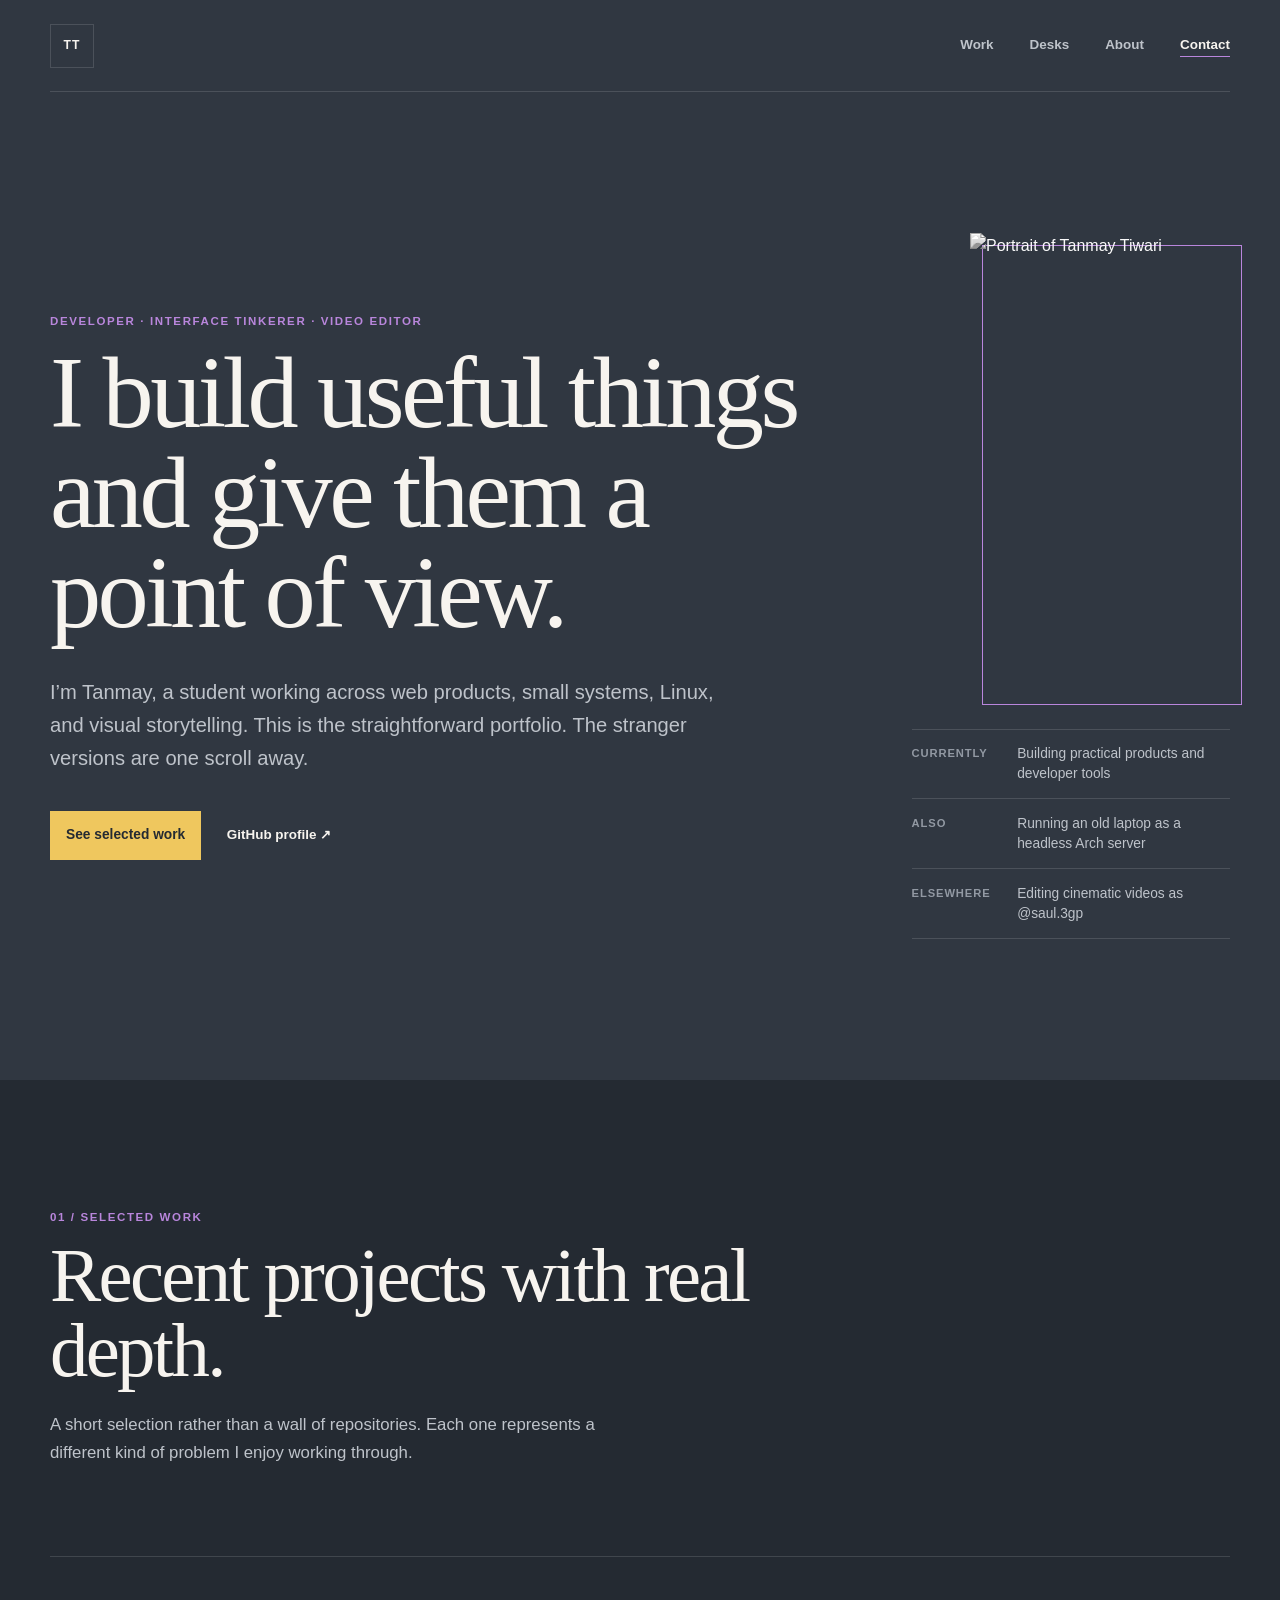
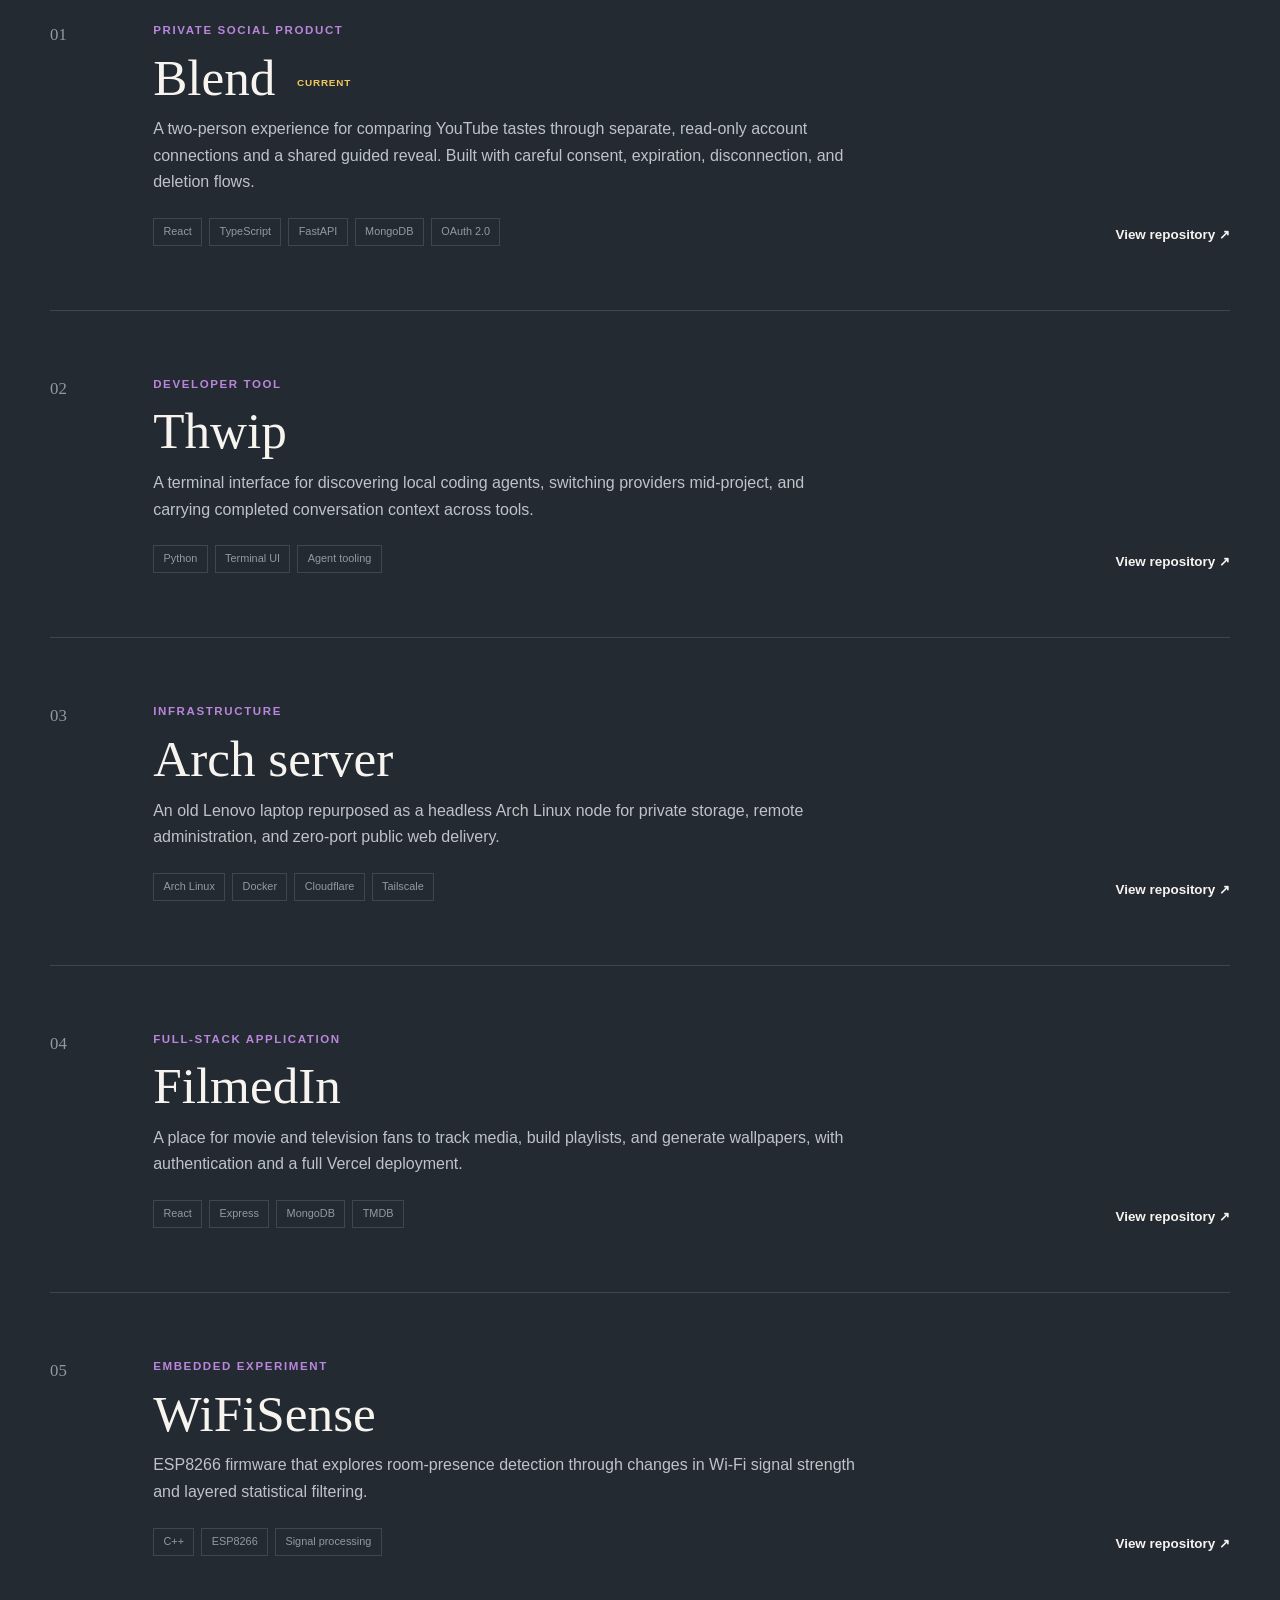
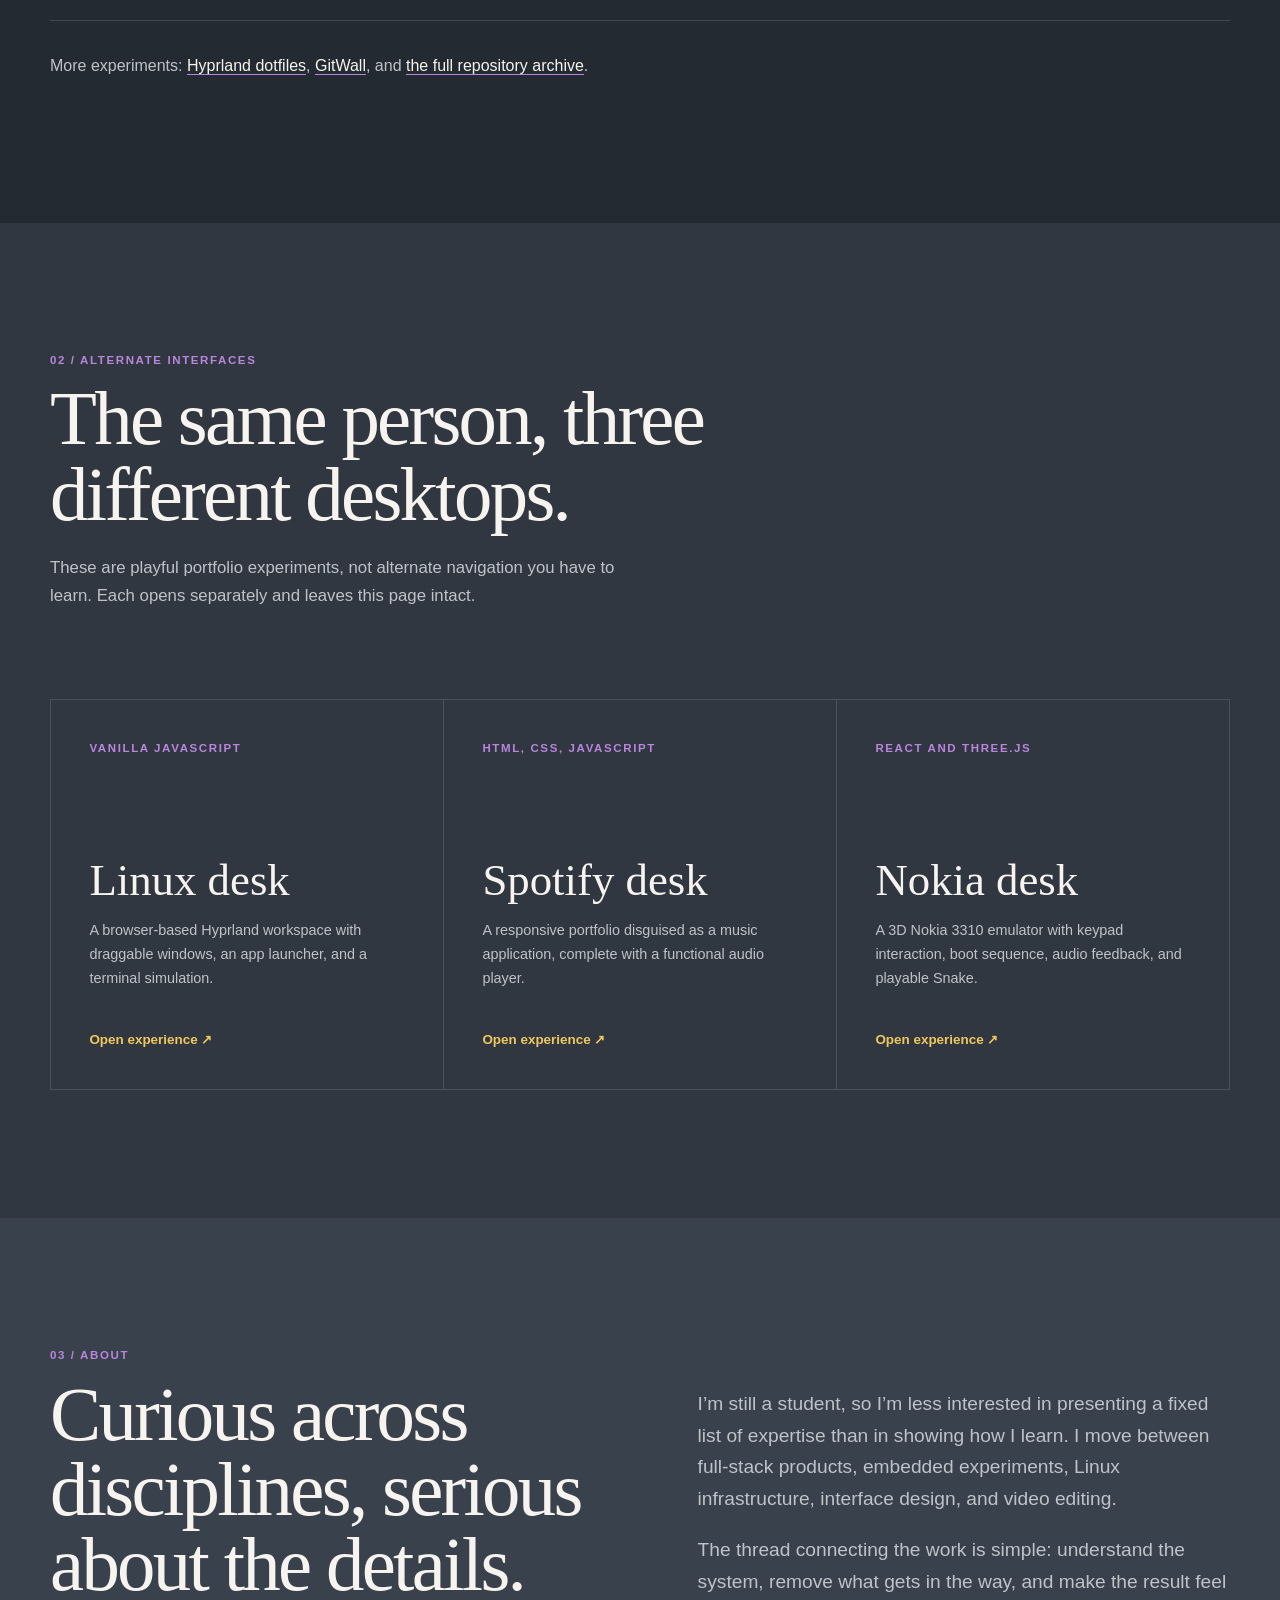
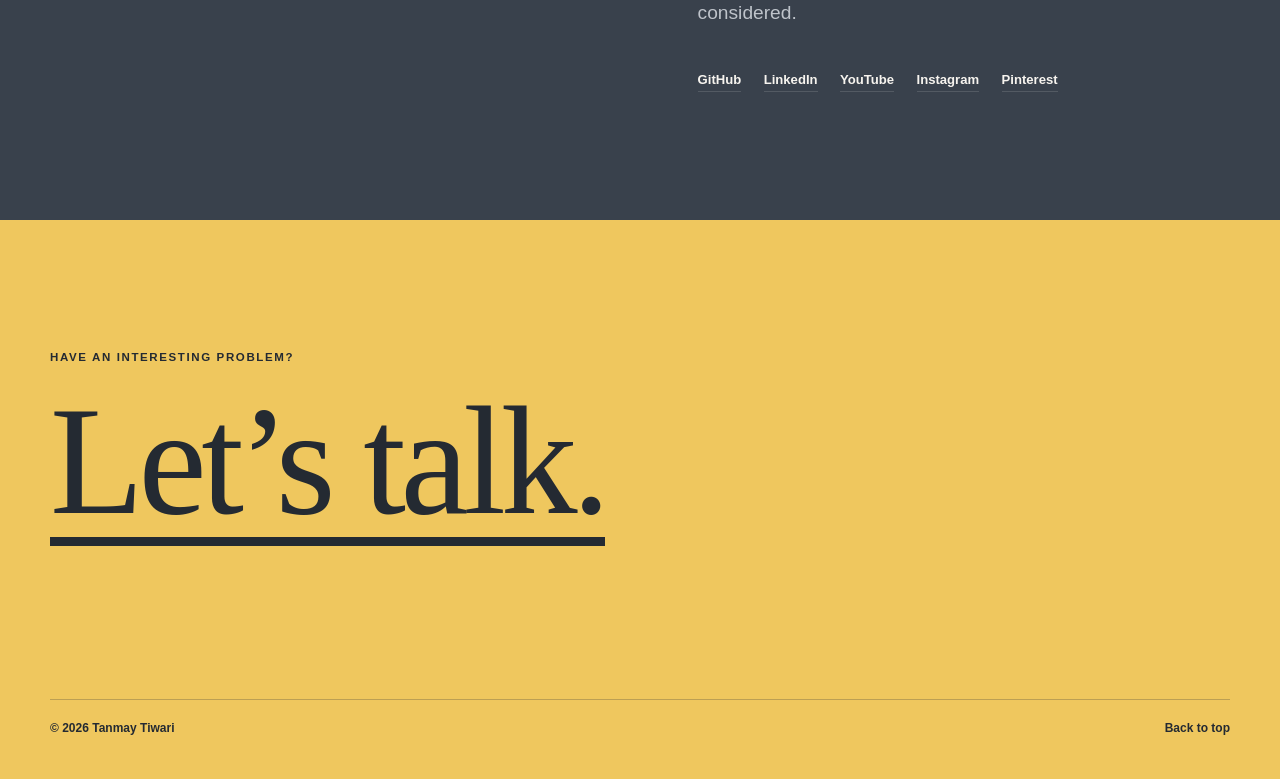
==== index.html @ 08632292 "updated project" ====
<!doctype html>
<html lang="en">
<head>
    <meta charset="utf-8">
    <meta name="viewport" content="width=device-width, initial-scale=1">
    <title>Tanmay Tiwari — Developer and creative technologist</title>
    <meta name="description" content="Tanmay Tiwari builds useful software, experiments with interfaces, and makes visual work. Explore selected projects and alternate portfolio experiences.">
    <meta name="theme-color" content="#303741">
    <meta name="color-scheme" content="dark">
    <link rel="canonical" href="https://tanmaytiwari.me/">
    <meta property="og:type" content="website">
    <meta property="og:title" content="Tanmay Tiwari — Developer and creative technologist">
    <meta property="og:description" content="Software, systems, interface experiments, and visual work.">
    <meta property="og:url" content="https://tanmaytiwari.me/">
    <meta property="og:image" content="https://github.com/tanmayhutt.png?size=1200">
    <meta name="twitter:card" content="summary">
    <link rel="icon" href="favicon.svg" type="image/svg+xml">
    <link rel="stylesheet" href="style.css">
</head>
<body>
    <a class="skip-link" href="#main">Skip to content</a>
    <header class="site-header">
        <a class="wordmark" href="#top" aria-label="Tanmay Tiwari, home">TT</a>
        <nav aria-label="Primary navigation">
            <a href="#work">Work</a><a href="#desks">Desks</a><a href="#about">About</a><a class="nav-contact" href="mailto:tiwaritanmay1021@gmail.com">Contact</a>
        </nav>
    </header>
    <main id="main">
        <section class="hero" id="top" aria-labelledby="intro-title">
            <div class="hero-copy reveal">
                <p class="eyebrow">Developer · interface tinkerer · video editor</p>
                <h1 id="intro-title">I build useful things and give them a point of view.</h1>
                <p class="hero-summary">I’m Tanmay, a student working across web products, small systems, Linux, and visual storytelling. This is the straightforward portfolio. The stranger versions are one scroll away.</p>
                <div class="hero-actions">
                    <a class="button button-primary" href="#work">See selected work</a>
                    <a class="text-link" href="https://github.com/tanmayhutt" target="_blank" rel="noopener noreferrer">GitHub profile <span aria-hidden="true">↗</span></a>
                </div>
            </div>
            <div class="hero-aside reveal" aria-label="Current focus">
                <div class="portrait-frame"><img src="https://github.com/tanmayhutt.png?size=460" alt="Portrait of Tanmay Tiwari" width="460" height="460"></div>
                <dl class="focus-list">
                    <div><dt>Currently</dt><dd>Building practical products and developer tools</dd></div>
                    <div><dt>Also</dt><dd>Running an old laptop as a headless Arch server</dd></div>
                    <div><dt>Elsewhere</dt><dd>Editing cinematic videos as @saul.3gp</dd></div>
                </dl>
            </div>
        </section>
        <section class="section" id="work" aria-labelledby="work-title">
            <header class="section-heading reveal">
                <p class="section-index">01 / Selected work</p><h2 id="work-title">Recent projects with real depth.</h2>
                <p>A short selection rather than a wall of repositories. Each one represents a different kind of problem I enjoy working through.</p>
            </header>
            <div class="project-list">
                <article class="project project-featured reveal">
                    <div class="project-number">01</div><div class="project-body"><p class="project-type">Private social product</p><h3>Blend <span class="current-label">Current</span></h3><p>A two-person experience for comparing YouTube tastes through separate, read-only account connections and a shared guided reveal. Built with careful consent, expiration, disconnection, and deletion flows.</p><ul class="tags" aria-label="Technologies"><li>React</li><li>TypeScript</li><li>FastAPI</li><li>MongoDB</li><li>OAuth 2.0</li></ul></div>
                    <a class="project-link" href="https://github.com/tanmayhutt/blend" target="_blank" rel="noopener noreferrer" aria-label="View Blend on GitHub">View repository <span aria-hidden="true">↗</span></a>
                </article>
                <article class="project reveal">
                    <div class="project-number">02</div><div class="project-body"><p class="project-type">Developer tool</p><h3>Thwip</h3><p>A terminal interface for discovering local coding agents, switching providers mid-project, and carrying completed conversation context across tools.</p><ul class="tags" aria-label="Technologies"><li>Python</li><li>Terminal UI</li><li>Agent tooling</li></ul></div>
                    <a class="project-link" href="https://github.com/tanmayhutt/thwip-cli" target="_blank" rel="noopener noreferrer" aria-label="View Thwip on GitHub">View repository <span aria-hidden="true">↗</span></a>
                </article>
                <article class="project reveal">
                    <div class="project-number">03</div><div class="project-body"><p class="project-type">Infrastructure</p><h3>Arch server</h3><p>An old Lenovo laptop repurposed as a headless Arch Linux node for private storage, remote administration, and zero-port public web delivery.</p><ul class="tags" aria-label="Technologies"><li>Arch Linux</li><li>Docker</li><li>Cloudflare</li><li>Tailscale</li></ul></div>
                    <a class="project-link" href="https://github.com/tanmayhutt/arch-server" target="_blank" rel="noopener noreferrer" aria-label="View Arch server on GitHub">View repository <span aria-hidden="true">↗</span></a>
                </article>
                <article class="project reveal">
                    <div class="project-number">04</div><div class="project-body"><p class="project-type">Full-stack application</p><h3>FilmedIn</h3><p>A place for movie and television fans to track media, build playlists, and generate wallpapers, with authentication and a full Vercel deployment.</p><ul class="tags" aria-label="Technologies"><li>React</li><li>Express</li><li>MongoDB</li><li>TMDB</li></ul></div>
                    <a class="project-link" href="https://github.com/tanmayhutt/FilmedIn" target="_blank" rel="noopener noreferrer" aria-label="View FilmedIn on GitHub">View repository <span aria-hidden="true">↗</span></a>
                </article>
                <article class="project reveal">
                    <div class="project-number">05</div><div class="project-body"><p class="project-type">Embedded experiment</p><h3>WiFiSense</h3><p>ESP8266 firmware that explores room-presence detection through changes in Wi-Fi signal strength and layered statistical filtering.</p><ul class="tags" aria-label="Technologies"><li>C++</li><li>ESP8266</li><li>Signal processing</li></ul></div>
                    <a class="project-link" href="https://github.com/tanmayhutt/WiFiSense" target="_blank" rel="noopener noreferrer" aria-label="View WiFiSense on GitHub">View repository <span aria-hidden="true">↗</span></a>
                </article>
            </div>
            <div class="more-work reveal"><p>More experiments: <a href="https://github.com/tanmayhutt/hyprland-dotfiles" target="_blank" rel="noopener noreferrer">Hyprland dotfiles</a>, <a href="https://github.com/tanmayhutt/GitWall" target="_blank" rel="noopener noreferrer">GitWall</a>, and <a href="https://github.com/tanmayhutt?tab=repositories" target="_blank" rel="noopener noreferrer">the full repository archive</a>.</p></div>
        </section>
        <section class="section desk-section" id="desks" aria-labelledby="desks-title">
            <header class="section-heading reveal"><p class="section-index">02 / Alternate interfaces</p><h2 id="desks-title">The same person, three different desktops.</h2><p>These are playful portfolio experiments, not alternate navigation you have to learn. Each opens separately and leaves this page intact.</p></header>
            <div class="desk-grid">
                <a class="desk-card reveal" href="https://tanmayhutt.github.io/linux-desk/" target="_blank" rel="noopener noreferrer"><span class="desk-meta">Vanilla JavaScript</span><h3>Linux desk</h3><p>A browser-based Hyprland workspace with draggable windows, an app launcher, and a terminal simulation.</p><span class="desk-cta">Open experience <span aria-hidden="true">↗</span></span></a>
                <a class="desk-card reveal" href="https://tanmayhutt.github.io/spotify-desk/" target="_blank" rel="noopener noreferrer"><span class="desk-meta">HTML, CSS, JavaScript</span><h3>Spotify desk</h3><p>A responsive portfolio disguised as a music application, complete with a functional audio player.</p><span class="desk-cta">Open experience <span aria-hidden="true">↗</span></span></a>
                <a class="desk-card reveal" href="https://tanmayhutt.github.io/nokia-desk/" target="_blank" rel="noopener noreferrer"><span class="desk-meta">React and Three.js</span><h3>Nokia desk</h3><p>A 3D Nokia 3310 emulator with keypad interaction, boot sequence, audio feedback, and playable Snake.</p><span class="desk-cta">Open experience <span aria-hidden="true">↗</span></span></a>
            </div>
        </section>
        <section class="section about-section" id="about" aria-labelledby="about-title">
            <div class="about-copy reveal"><p class="section-index">03 / About</p><h2 id="about-title">Curious across disciplines, serious about the details.</h2></div>
            <div class="about-text reveal"><p>I’m still a student, so I’m less interested in presenting a fixed list of expertise than in showing how I learn. I move between full-stack products, embedded experiments, Linux infrastructure, interface design, and video editing.</p><p>The thread connecting the work is simple: understand the system, remove what gets in the way, and make the result feel considered.</p><div class="social-row" aria-label="Social links"><a href="https://github.com/tanmayhutt" target="_blank" rel="noopener noreferrer">GitHub</a><a href="https://www.linkedin.com/in/tanmay-tiwari-72719526a/" target="_blank" rel="noopener noreferrer">LinkedIn</a><a href="https://www.youtube.com/@saul.3gp" target="_blank" rel="noopener noreferrer">YouTube</a><a href="https://www.instagram.com/tanmayhutt/" target="_blank" rel="noopener noreferrer">Instagram</a><a href="https://in.pinterest.com/tanmayhutt/" target="_blank" rel="noopener noreferrer">Pinterest</a></div></div>
        </section>
    </main>
    <footer class="site-footer" id="contact"><p class="footer-kicker">Have an interesting problem?</p><a class="footer-email" href="mailto:tiwaritanmay1021@gmail.com">Let’s talk.</a><div class="footer-bottom"><p>© <span data-year>2026</span> Tanmay Tiwari</p><a href="#top">Back to top</a></div></footer>
    <script src="script.js"></script>
</body>
</html>
---- style.css ----
:root { --bg:#303741;--bg-deep:#242a32;--surface:#39414c;--text:#f7f4ef;--muted:#bec3ca;--quiet:#9299a3;--purple:#b986dc;--yellow:#efc75e;--line:rgba(255,255,255,.13);--max:1180px;--sans:Inter,ui-sans-serif,-apple-system,BlinkMacSystemFont,"Segoe UI",sans-serif;--serif:Iowan Old Style,Baskerville,"Times New Roman",serif }
*{box-sizing:border-box}html{scroll-behavior:smooth;scroll-padding-top:7rem}body{margin:0;background:var(--bg);color:var(--text);font-family:var(--sans);font-size:16px;line-height:1.65;-webkit-font-smoothing:antialiased}a{color:inherit;text-decoration:none}img{display:block;max-width:100%}p,h1,h2,h3,dl,dd{margin-top:0}:focus-visible{outline:3px solid var(--yellow);outline-offset:4px}
.skip-link{position:fixed;top:1rem;left:1rem;z-index:100;padding:.7rem 1rem;background:var(--text);color:var(--bg-deep);transform:translateY(-150%)}.skip-link:focus{transform:translateY(0)}
.site-header{width:min(calc(100% - 3rem),var(--max));margin:0 auto;min-height:92px;display:flex;align-items:center;justify-content:space-between;border-bottom:1px solid var(--line)}.wordmark{width:44px;height:44px;display:grid;place-items:center;border:1px solid var(--line);font-size:.76rem;font-weight:750;letter-spacing:.08em}nav{display:flex;align-items:center;gap:clamp(1rem,3vw,2.25rem)}nav a{color:var(--muted);font-size:.84rem;font-weight:620}nav a:hover{color:var(--text)}.nav-contact{color:var(--text);border-bottom:1px solid var(--purple)}
.hero{width:min(calc(100% - 3rem),var(--max));min-height:calc(100vh - 92px);margin:0 auto;padding:clamp(5rem,11vw,9rem) 0;display:grid;grid-template-columns:minmax(0,1.55fr) minmax(280px,.65fr);gap:clamp(3rem,8vw,7rem);align-items:center}.eyebrow,.section-index,.project-type,.desk-meta,.footer-kicker{color:var(--purple);font-size:.72rem;font-weight:750;letter-spacing:.14em;text-transform:uppercase}h1,h2,.footer-email{font-family:var(--serif);font-weight:400;letter-spacing:-.035em;line-height:.98}h1{max-width:840px;margin-bottom:2rem;font-size:clamp(3.5rem,8vw,7.5rem)}.hero-summary{max-width:690px;color:var(--muted);font-size:clamp(1.04rem,1.6vw,1.26rem)}.hero-actions{margin-top:2.25rem;display:flex;align-items:center;gap:1.6rem;flex-wrap:wrap}.button{display:inline-flex;padding:.8rem 1rem;font-size:.86rem;font-weight:700}.button-primary{background:var(--yellow);color:var(--bg-deep)}.button-primary:hover{background:var(--text)}.text-link,.project-link,.desk-cta{font-size:.84rem;font-weight:680}.text-link:hover,.project-link:hover{color:var(--yellow)}
.hero-aside{align-self:end}.portrait-frame{position:relative;max-width:260px;margin:0 0 2.25rem auto}.portrait-frame:before{content:"";position:absolute;inset:12px -12px -12px 12px;z-index:-1;border:1px solid var(--purple)}.portrait-frame img{width:100%;aspect-ratio:1;object-fit:cover;filter:grayscale(100%) contrast(1.05)}.focus-list{margin:0;border-top:1px solid var(--line)}.focus-list div{padding:.9rem 0;border-bottom:1px solid var(--line);display:grid;grid-template-columns:5.8rem 1fr;gap:.8rem}.focus-list dt{color:var(--quiet);font-size:.7rem;font-weight:700;text-transform:uppercase;letter-spacing:.08em}.focus-list dd{margin:0;color:var(--muted);font-size:.86rem;line-height:1.45}
.section{padding:clamp(5rem,10vw,9rem) max(1.5rem,calc((100vw - var(--max))/2))}.section-heading{max-width:720px;margin-bottom:clamp(3.5rem,7vw,6rem)}.section-heading h2,.about-copy h2{margin-bottom:1.4rem;font-size:clamp(2.8rem,6vw,5.6rem)}.section-heading>p:last-child{max-width:570px;color:var(--muted);font-size:1.05rem}#work{background:var(--bg-deep)}
.project-list{border-top:1px solid var(--line)}.project{display:grid;grid-template-columns:52px minmax(0,1fr) auto;gap:clamp(1.25rem,4vw,3.75rem);padding:clamp(2rem,5vw,4.3rem) 0;border-bottom:1px solid var(--line)}.project-number{color:var(--quiet);font-family:var(--serif);font-size:1.05rem}.project-body{max-width:710px}.project-body h3{margin-bottom:.85rem;font-family:var(--serif);font-size:clamp(2rem,4vw,3.6rem);font-weight:400;line-height:1}.project-body>p:not(.project-type){color:var(--muted)}.current-label{margin-left:.55rem;color:var(--yellow);font-family:var(--sans);font-size:.62rem;font-weight:750;letter-spacing:.08em;text-transform:uppercase;vertical-align:middle}.tags{display:flex;flex-wrap:wrap;gap:.45rem;margin:1.4rem 0 0;padding:0;list-style:none}.tags li{padding:.25rem .58rem;border:1px solid var(--line);color:var(--quiet);font-size:.68rem}.project-link{align-self:end;white-space:nowrap}.more-work{margin-top:2rem;color:var(--muted)}.more-work a{color:var(--text);border-bottom:1px solid var(--purple)}
.desk-grid{display:grid;grid-template-columns:repeat(3,1fr);border-top:1px solid var(--line);border-left:1px solid var(--line)}.desk-card{min-height:390px;padding:clamp(1.5rem,3vw,2.5rem);border-right:1px solid var(--line);border-bottom:1px solid var(--line);display:flex;flex-direction:column}.desk-card h3{margin:auto 0 1rem;font-family:var(--serif);font-size:clamp(2rem,3.5vw,3.2rem);font-weight:400;line-height:1}.desk-card p{color:var(--muted);font-size:.9rem}.desk-cta{margin-top:1.5rem;color:var(--yellow)}.desk-card:hover{background:var(--surface)}
.about-section{background:var(--surface);display:grid;grid-template-columns:1fr 1fr;gap:clamp(3rem,9vw,8rem)}.about-text{padding-top:2.6rem;color:var(--muted);font-size:clamp(1.02rem,1.6vw,1.2rem)}.social-row{margin-top:2.5rem;display:flex;flex-wrap:wrap;gap:.8rem 1.4rem}.social-row a{color:var(--text);font-size:.82rem;font-weight:690;border-bottom:1px solid var(--line)}.social-row a:hover{border-color:var(--yellow)}
.site-footer{padding:clamp(5rem,10vw,9rem) max(1.5rem,calc((100vw - var(--max))/2)) 2.5rem;background:var(--yellow);color:var(--bg-deep)}.footer-kicker{color:inherit}.footer-email{display:inline-block;margin:.5rem 0 clamp(5rem,12vw,10rem);font-size:clamp(4rem,12vw,10rem);border-bottom:.06em solid currentColor}.footer-email:hover{color:#6d3e88}.footer-bottom{padding-top:1.2rem;border-top:1px solid rgba(36,42,50,.25);display:flex;justify-content:space-between;font-size:.75rem;font-weight:700}.footer-bottom p{margin:0}
.reveal{opacity:0;transform:translateY(18px);transition:opacity .65s ease,transform .65s ease}.reveal.is-visible{opacity:1;transform:none}
@media(max-width:820px){.site-header{width:min(calc(100% - 2rem),var(--max));min-height:76px}nav{gap:.9rem}nav a{font-size:.75rem}nav a:nth-child(3){display:none}.hero{width:min(calc(100% - 2rem),var(--max));min-height:auto;grid-template-columns:1fr;padding:5.5rem 0}.hero-aside{display:grid;grid-template-columns:150px 1fr;align-items:end;gap:1.5rem}.portrait-frame{margin:0}.desk-grid{grid-template-columns:1fr}.desk-card{min-height:310px}.about-section{grid-template-columns:1fr;gap:0}.project{grid-template-columns:34px 1fr}.project-link{grid-column:2}}
@media(max-width:520px){.site-header{align-items:flex-start;padding:1rem 0}nav{justify-content:flex-end;flex-wrap:wrap}.nav-contact{flex-basis:100%;text-align:right;border:0}h1{font-size:clamp(3.15rem,16vw,5rem)}.hero-aside{grid-template-columns:1fr}.portrait-frame{max-width:180px}.project{grid-template-columns:1fr}.project-number{display:none}.project-link{grid-column:1}.footer-bottom{gap:1rem}}
@media(prefers-reduced-motion:reduce){html{scroll-behavior:auto}*,*:before,*:after{scroll-behavior:auto!important;transition-duration:.01ms!important;animation-duration:.01ms!important;animation-iteration-count:1!important}.reveal{opacity:1;transform:none}}
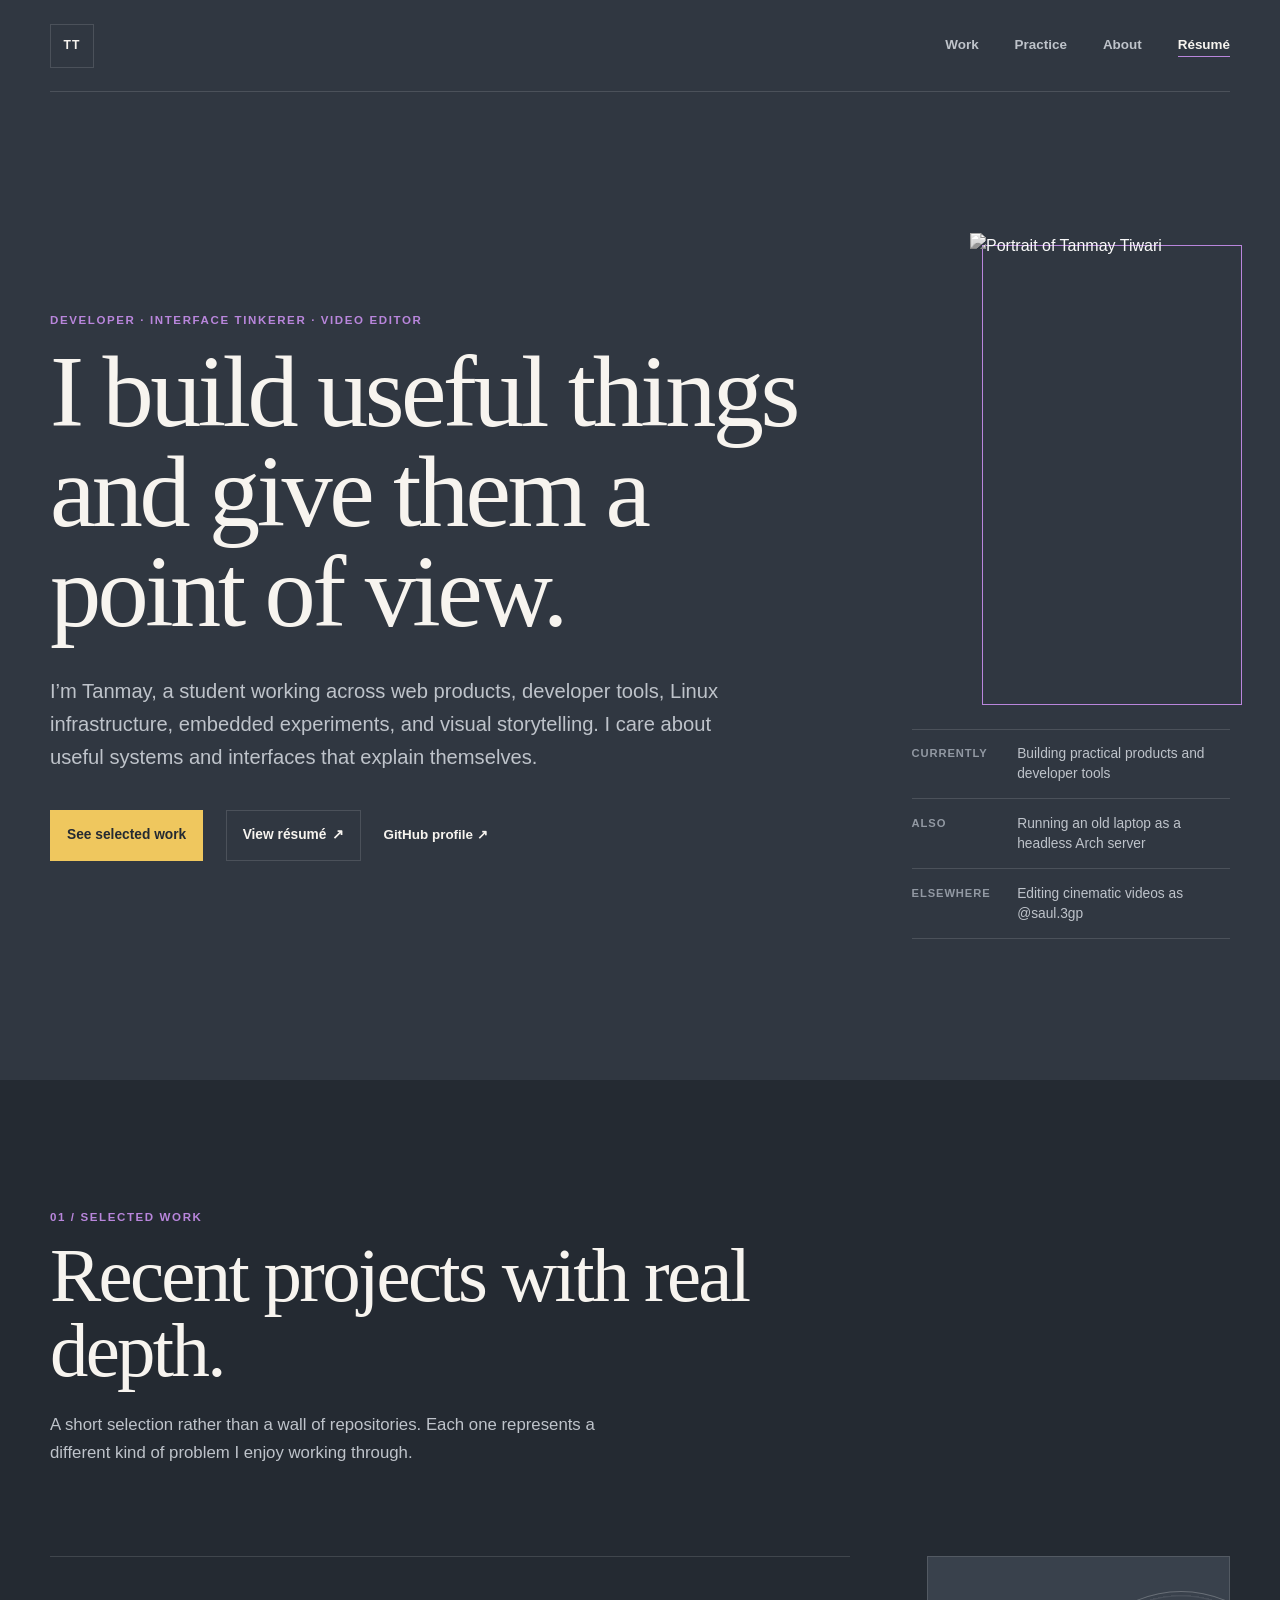
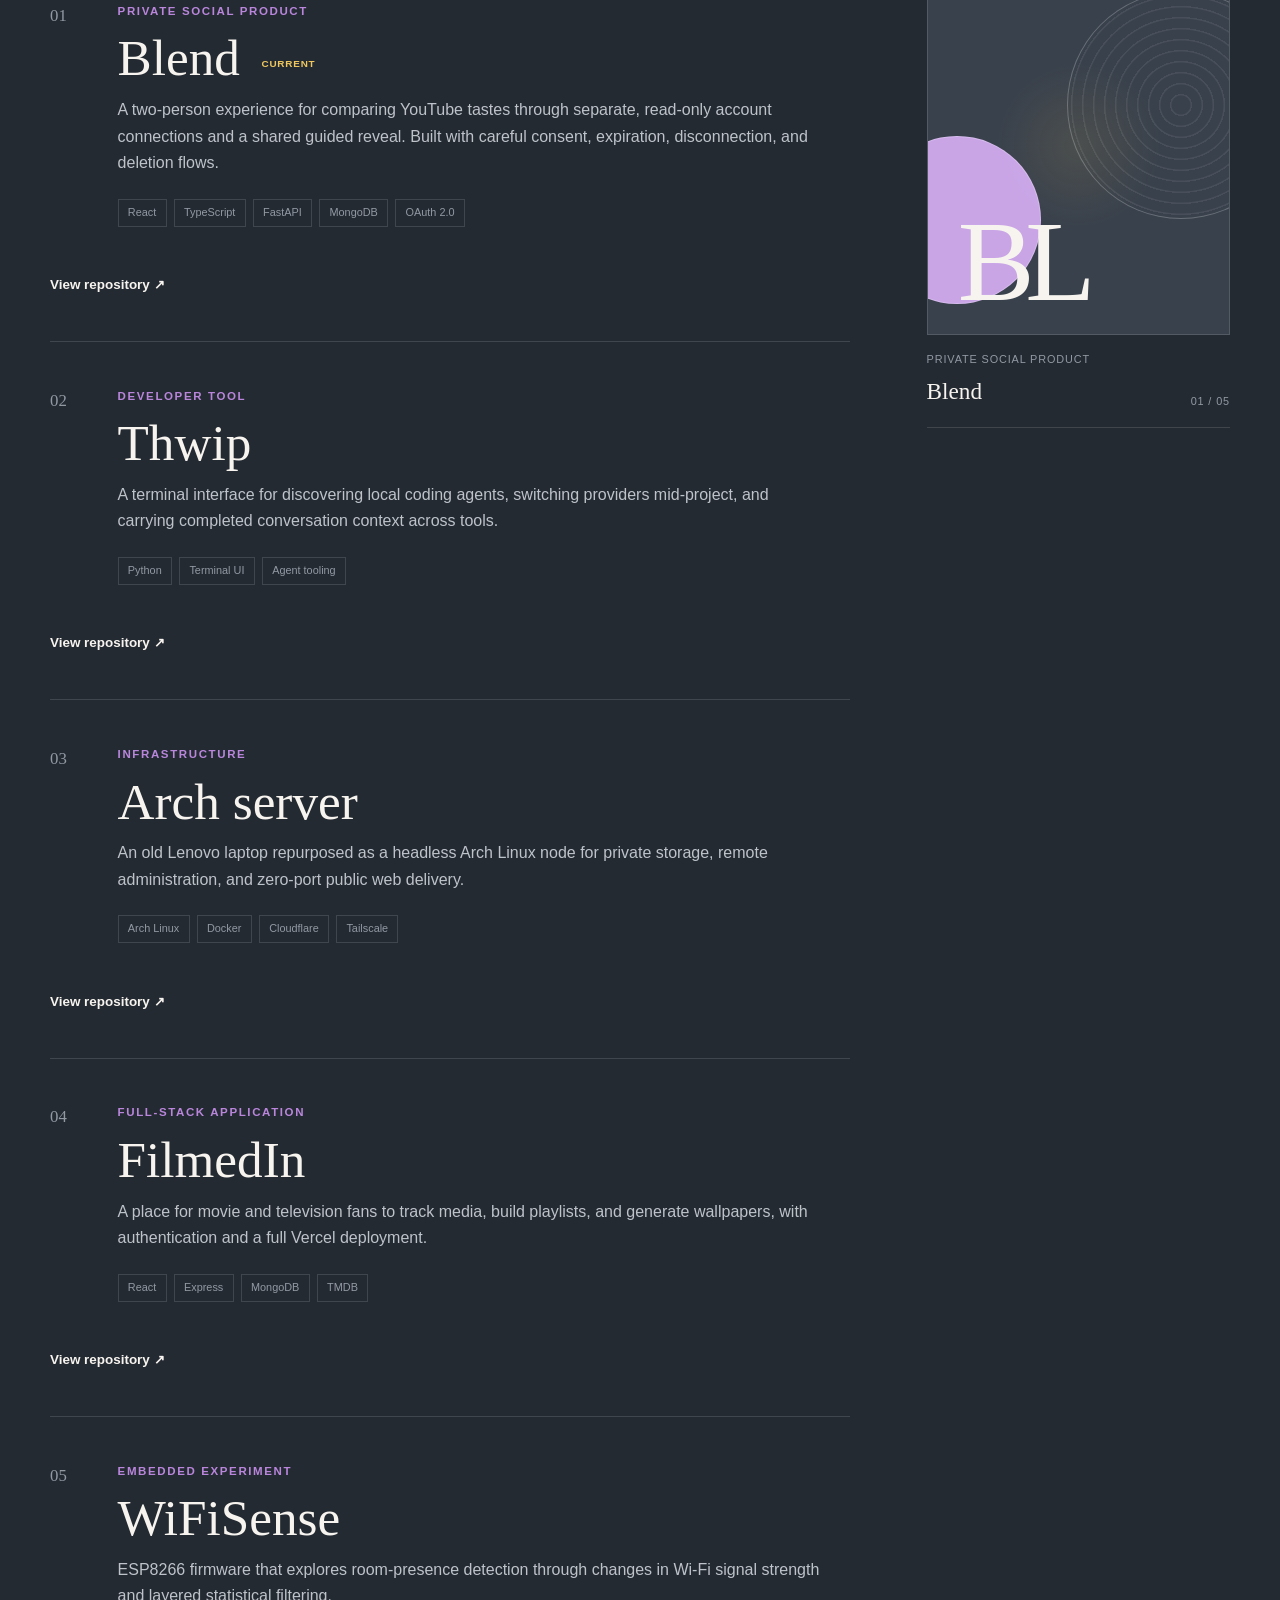
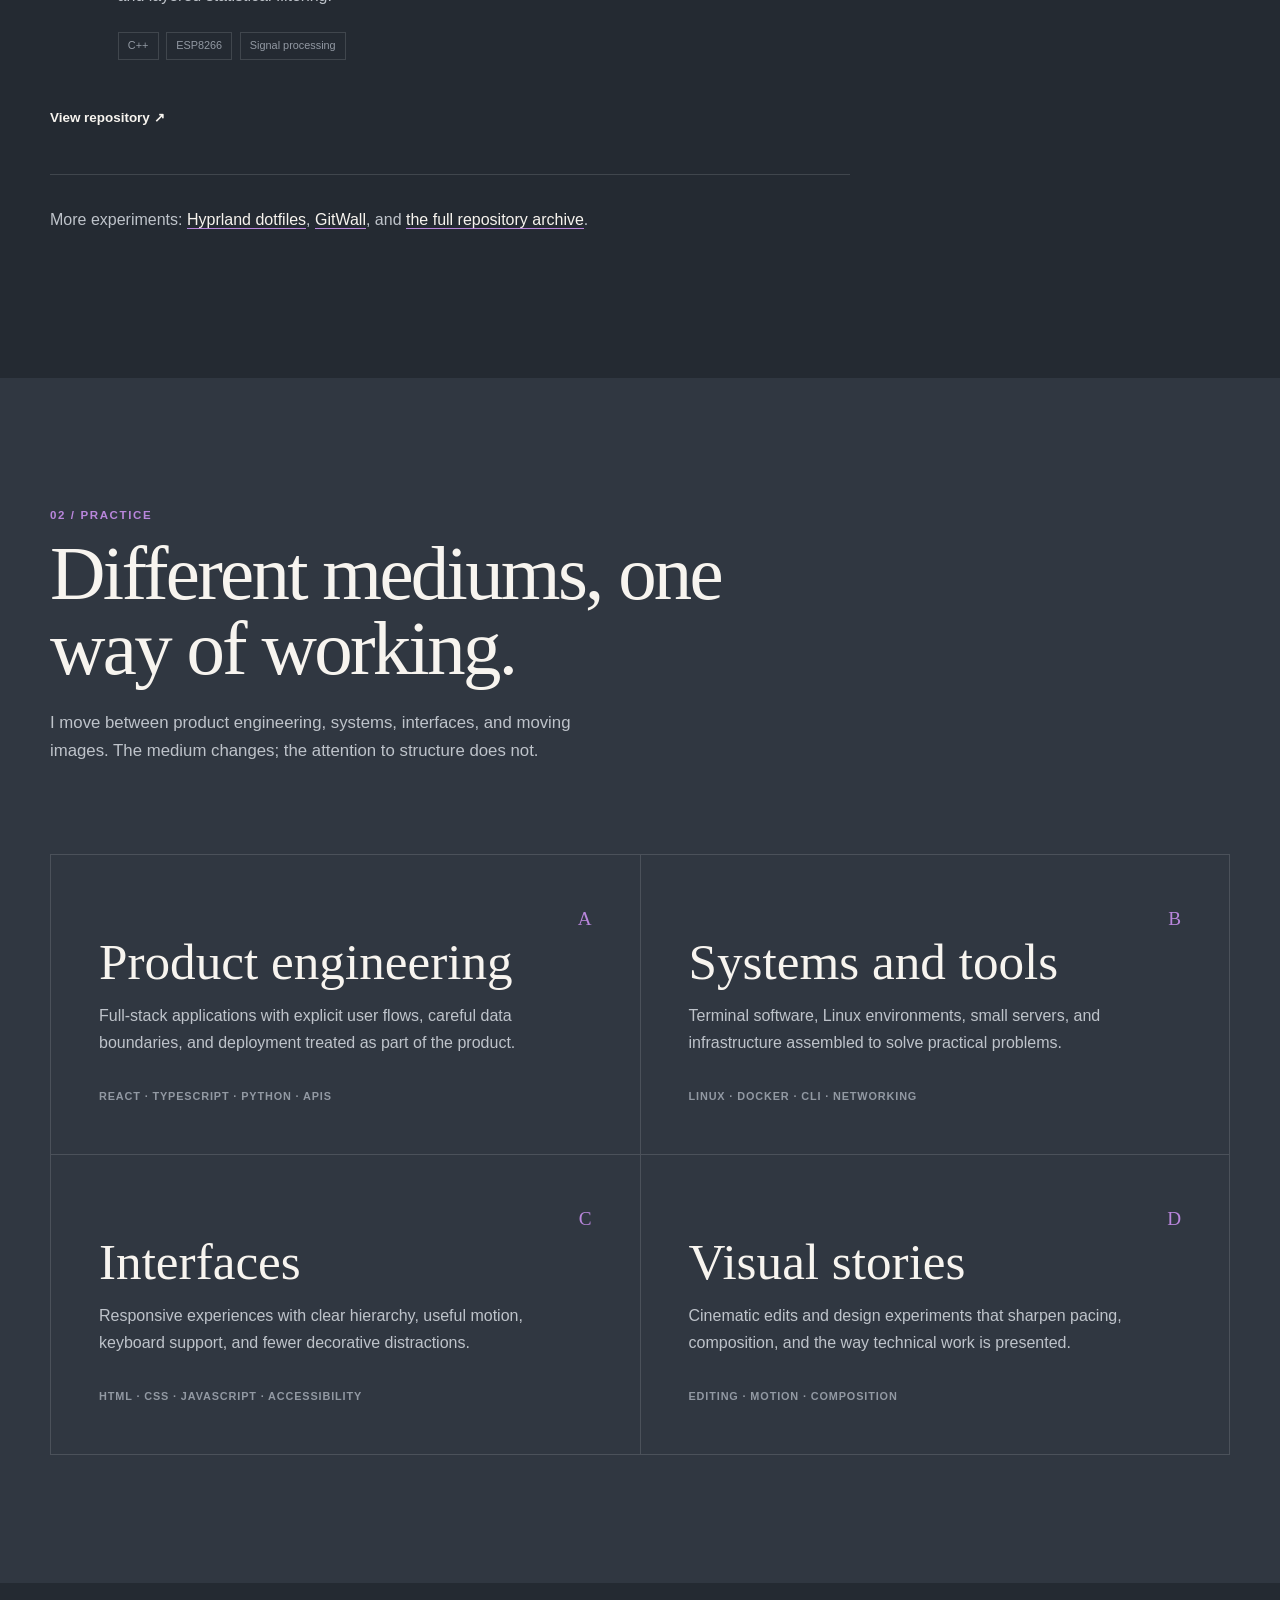
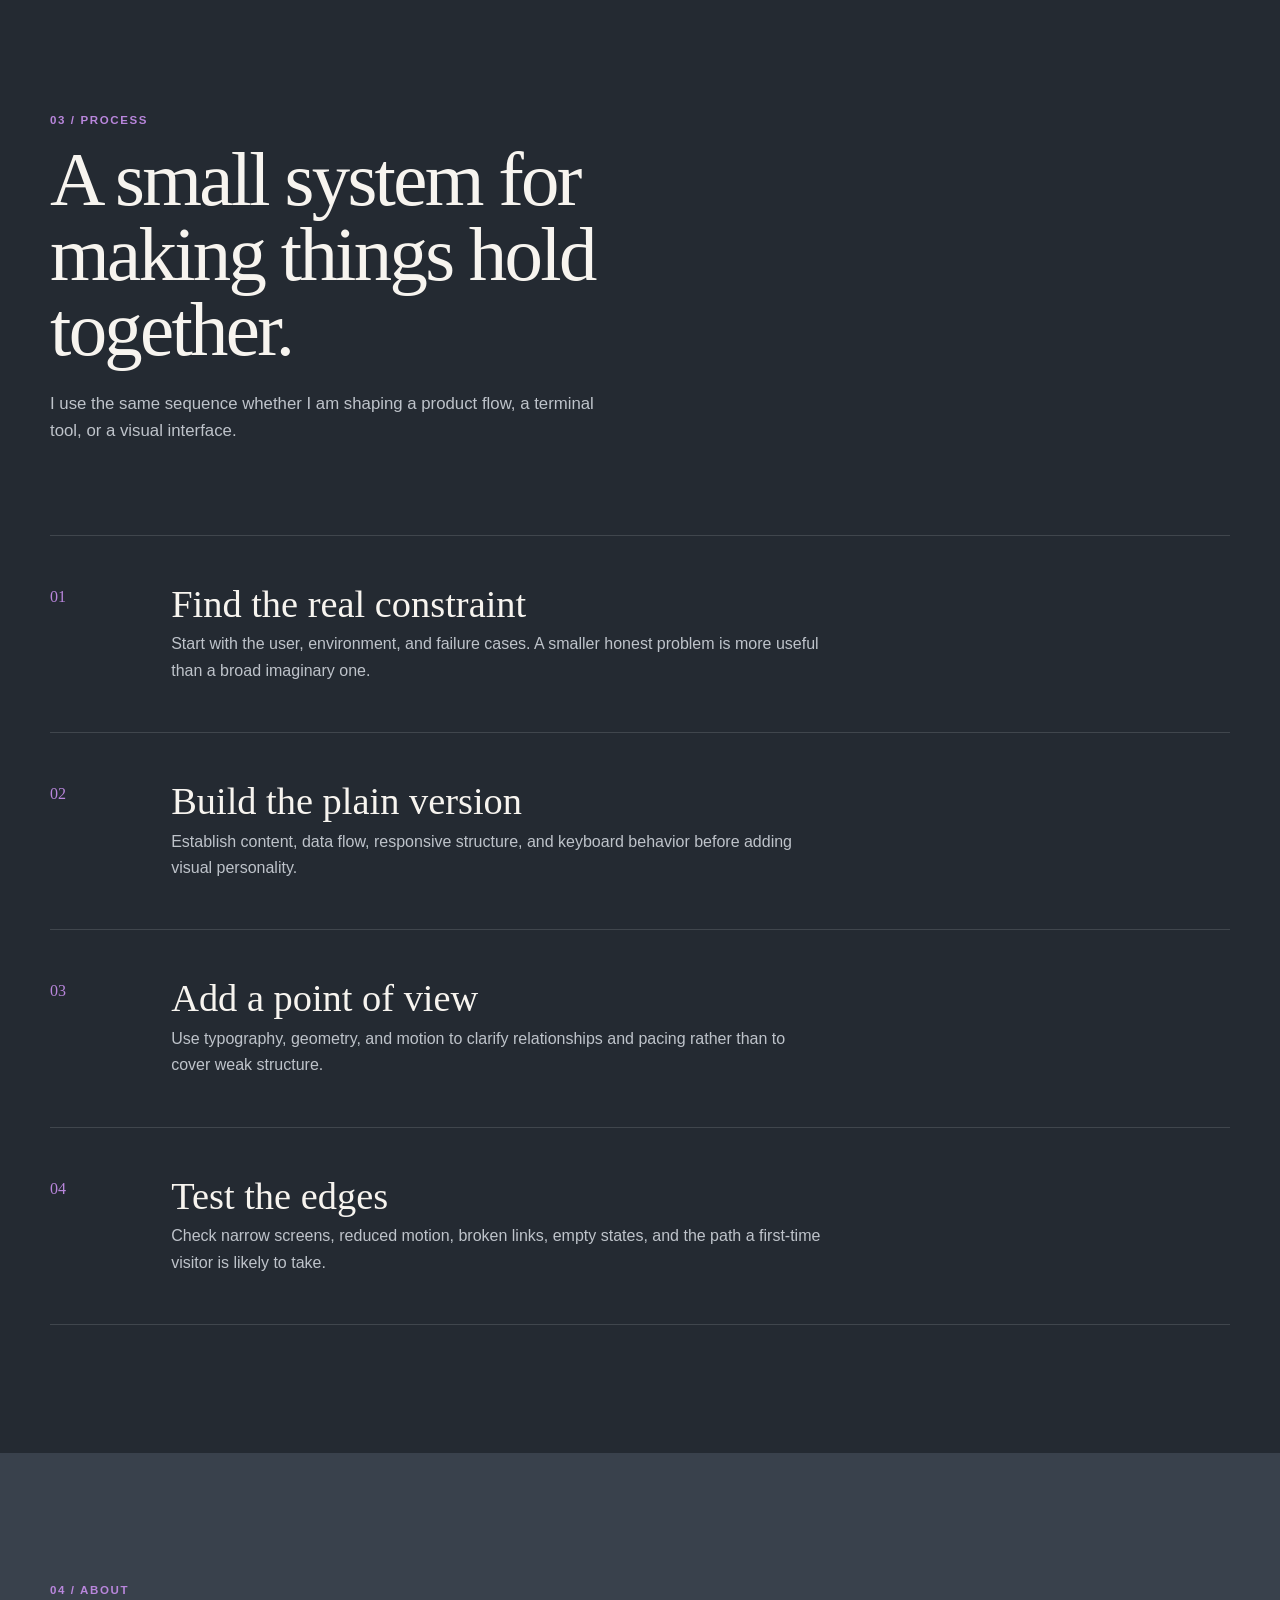
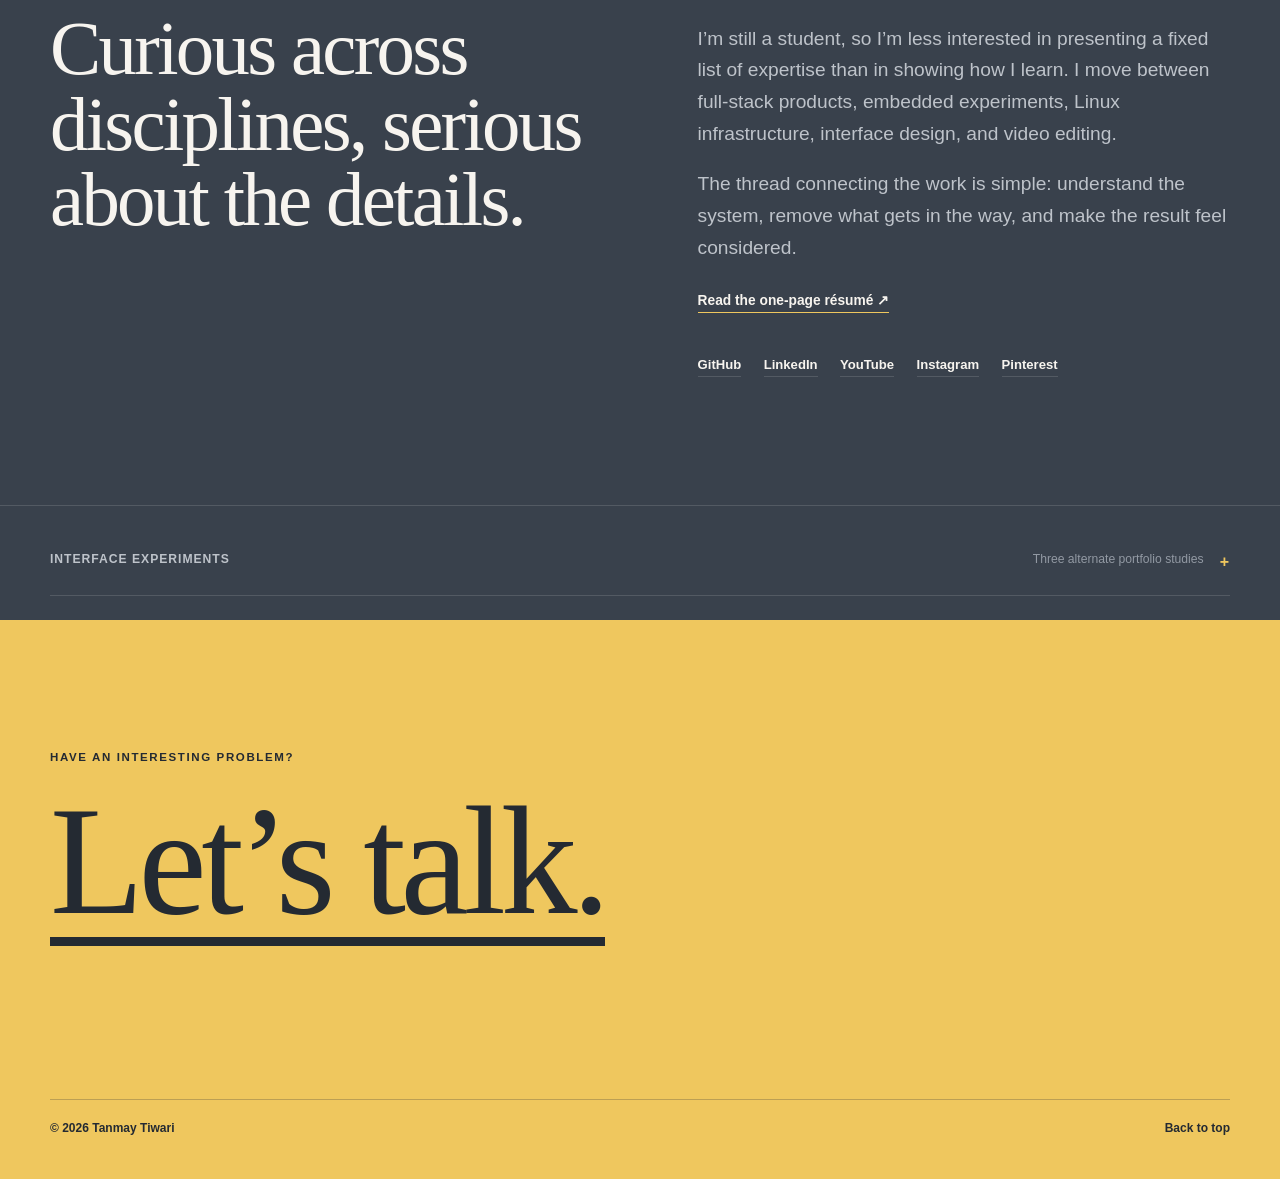
==== commit c695d886: "updated project" ====
--- a/index.html
+++ b/index.html
@@ -22,7 +22,7 @@
     <header class="site-header">
         <a class="wordmark" href="#top" aria-label="Tanmay Tiwari, home">TT</a>
         <nav aria-label="Primary navigation">
-            <a href="#work">Work</a><a href="#desks">Desks</a><a href="#about">About</a><a class="nav-contact" href="mailto:tiwaritanmay1021@gmail.com">Contact</a>
+            <a href="#work">Work</a><a href="#practice">Practice</a><a href="#about">About</a><a class="nav-contact" href="https://tanmaytiwari.me/resume/" target="_blank" rel="noopener noreferrer">Résumé</a>
         </nav>
     </header>
     <main id="main">
@@ -30,9 +30,10 @@
             <div class="hero-copy reveal">
                 <p class="eyebrow">Developer · interface tinkerer · video editor</p>
                 <h1 id="intro-title">I build useful things and give them a point of view.</h1>
-                <p class="hero-summary">I’m Tanmay, a student working across web products, small systems, Linux, and visual storytelling. This is the straightforward portfolio. The stranger versions are one scroll away.</p>
+                <p class="hero-summary">I’m Tanmay, a student working across web products, developer tools, Linux infrastructure, embedded experiments, and visual storytelling. I care about useful systems and interfaces that explain themselves.</p>
                 <div class="hero-actions">
-                    <a class="button button-primary" href="#work">See selected work</a>
+                    <a class="button button-primary" data-magnetic href="#work">See selected work</a>
+                    <a class="button button-secondary" data-magnetic href="https://tanmaytiwari.me/resume/" target="_blank" rel="noopener noreferrer">View résumé <span aria-hidden="true">↗</span></a>
                     <a class="text-link" href="https://github.com/tanmayhutt" target="_blank" rel="noopener noreferrer">GitHub profile <span aria-hidden="true">↗</span></a>
                 </div>
             </div>
@@ -50,41 +51,67 @@
                 <p class="section-index">01 / Selected work</p><h2 id="work-title">Recent projects with real depth.</h2>
                 <p>A short selection rather than a wall of repositories. Each one represents a different kind of problem I enjoy working through.</p>
             </header>
+            <div class="work-showcase">
             <div class="project-list">
-                <article class="project project-featured reveal">
+                <article class="project project-featured reveal" data-preview="blend">
                     <div class="project-number">01</div><div class="project-body"><p class="project-type">Private social product</p><h3>Blend <span class="current-label">Current</span></h3><p>A two-person experience for comparing YouTube tastes through separate, read-only account connections and a shared guided reveal. Built with careful consent, expiration, disconnection, and deletion flows.</p><ul class="tags" aria-label="Technologies"><li>React</li><li>TypeScript</li><li>FastAPI</li><li>MongoDB</li><li>OAuth 2.0</li></ul></div>
                     <a class="project-link" href="https://github.com/tanmayhutt/blend" target="_blank" rel="noopener noreferrer" aria-label="View Blend on GitHub">View repository <span aria-hidden="true">↗</span></a>
                 </article>
-                <article class="project reveal">
+                <article class="project reveal" data-preview="thwip">
                     <div class="project-number">02</div><div class="project-body"><p class="project-type">Developer tool</p><h3>Thwip</h3><p>A terminal interface for discovering local coding agents, switching providers mid-project, and carrying completed conversation context across tools.</p><ul class="tags" aria-label="Technologies"><li>Python</li><li>Terminal UI</li><li>Agent tooling</li></ul></div>
                     <a class="project-link" href="https://github.com/tanmayhutt/thwip-cli" target="_blank" rel="noopener noreferrer" aria-label="View Thwip on GitHub">View repository <span aria-hidden="true">↗</span></a>
                 </article>
-                <article class="project reveal">
+                <article class="project reveal" data-preview="server">
                     <div class="project-number">03</div><div class="project-body"><p class="project-type">Infrastructure</p><h3>Arch server</h3><p>An old Lenovo laptop repurposed as a headless Arch Linux node for private storage, remote administration, and zero-port public web delivery.</p><ul class="tags" aria-label="Technologies"><li>Arch Linux</li><li>Docker</li><li>Cloudflare</li><li>Tailscale</li></ul></div>
                     <a class="project-link" href="https://github.com/tanmayhutt/arch-server" target="_blank" rel="noopener noreferrer" aria-label="View Arch server on GitHub">View repository <span aria-hidden="true">↗</span></a>
                 </article>
-                <article class="project reveal">
+                <article class="project reveal" data-preview="filmedin">
                     <div class="project-number">04</div><div class="project-body"><p class="project-type">Full-stack application</p><h3>FilmedIn</h3><p>A place for movie and television fans to track media, build playlists, and generate wallpapers, with authentication and a full Vercel deployment.</p><ul class="tags" aria-label="Technologies"><li>React</li><li>Express</li><li>MongoDB</li><li>TMDB</li></ul></div>
                     <a class="project-link" href="https://github.com/tanmayhutt/FilmedIn" target="_blank" rel="noopener noreferrer" aria-label="View FilmedIn on GitHub">View repository <span aria-hidden="true">↗</span></a>
                 </article>
-                <article class="project reveal">
+                <article class="project reveal" data-preview="wifisense">
                     <div class="project-number">05</div><div class="project-body"><p class="project-type">Embedded experiment</p><h3>WiFiSense</h3><p>ESP8266 firmware that explores room-presence detection through changes in Wi-Fi signal strength and layered statistical filtering.</p><ul class="tags" aria-label="Technologies"><li>C++</li><li>ESP8266</li><li>Signal processing</li></ul></div>
                     <a class="project-link" href="https://github.com/tanmayhutt/WiFiSense" target="_blank" rel="noopener noreferrer" aria-label="View WiFiSense on GitHub">View repository <span aria-hidden="true">↗</span></a>
                 </article>
             </div>
+            <aside class="project-preview reveal" aria-hidden="true">
+                <div class="preview-canvas" data-preview-canvas="blend"><span class="preview-mark">BL</span></div>
+                <div class="preview-caption"><span data-preview-kind>Private social product</span><strong data-preview-title>Blend</strong><span data-preview-count>01 / 05</span></div>
+            </aside>
+            </div>
             <div class="more-work reveal"><p>More experiments: <a href="https://github.com/tanmayhutt/hyprland-dotfiles" target="_blank" rel="noopener noreferrer">Hyprland dotfiles</a>, <a href="https://github.com/tanmayhutt/GitWall" target="_blank" rel="noopener noreferrer">GitWall</a>, and <a href="https://github.com/tanmayhutt?tab=repositories" target="_blank" rel="noopener noreferrer">the full repository archive</a>.</p></div>
         </section>
-        <section class="section desk-section" id="desks" aria-labelledby="desks-title">
-            <header class="section-heading reveal"><p class="section-index">02 / Alternate interfaces</p><h2 id="desks-title">The same person, three different desktops.</h2><p>These are playful portfolio experiments, not alternate navigation you have to learn. Each opens separately and leaves this page intact.</p></header>
-            <div class="desk-grid">
-                <a class="desk-card reveal" href="https://tanmayhutt.github.io/linux-desk/" target="_blank" rel="noopener noreferrer"><span class="desk-meta">Vanilla JavaScript</span><h3>Linux desk</h3><p>A browser-based Hyprland workspace with draggable windows, an app launcher, and a terminal simulation.</p><span class="desk-cta">Open experience <span aria-hidden="true">↗</span></span></a>
-                <a class="desk-card reveal" href="https://tanmayhutt.github.io/spotify-desk/" target="_blank" rel="noopener noreferrer"><span class="desk-meta">HTML, CSS, JavaScript</span><h3>Spotify desk</h3><p>A responsive portfolio disguised as a music application, complete with a functional audio player.</p><span class="desk-cta">Open experience <span aria-hidden="true">↗</span></span></a>
-                <a class="desk-card reveal" href="https://tanmayhutt.github.io/nokia-desk/" target="_blank" rel="noopener noreferrer"><span class="desk-meta">React and Three.js</span><h3>Nokia desk</h3><p>A 3D Nokia 3310 emulator with keypad interaction, boot sequence, audio feedback, and playable Snake.</p><span class="desk-cta">Open experience <span aria-hidden="true">↗</span></span></a>
+        <section class="section practice-section" id="practice" aria-labelledby="practice-title">
+            <header class="section-heading reveal"><p class="section-index">02 / Practice</p><h2 id="practice-title">Different mediums, one way of working.</h2><p>I move between product engineering, systems, interfaces, and moving images. The medium changes; the attention to structure does not.</p></header>
+            <div class="practice-grid">
+                <article class="practice-card reveal"><span class="practice-index">A</span><h3>Product engineering</h3><p>Full-stack applications with explicit user flows, careful data boundaries, and deployment treated as part of the product.</p><span class="practice-detail">React · TypeScript · Python · APIs</span></article>
+                <article class="practice-card reveal"><span class="practice-index">B</span><h3>Systems and tools</h3><p>Terminal software, Linux environments, small servers, and infrastructure assembled to solve practical problems.</p><span class="practice-detail">Linux · Docker · CLI · Networking</span></article>
+                <article class="practice-card reveal"><span class="practice-index">C</span><h3>Interfaces</h3><p>Responsive experiences with clear hierarchy, useful motion, keyboard support, and fewer decorative distractions.</p><span class="practice-detail">HTML · CSS · JavaScript · Accessibility</span></article>
+                <article class="practice-card reveal"><span class="practice-index">D</span><h3>Visual stories</h3><p>Cinematic edits and design experiments that sharpen pacing, composition, and the way technical work is presented.</p><span class="practice-detail">Editing · Motion · Composition</span></article>
             </div>
         </section>
+        <section class="section process-section" id="process" aria-labelledby="process-title">
+            <header class="section-heading reveal"><p class="section-index">03 / Process</p><h2 id="process-title">A small system for making things hold together.</h2><p>I use the same sequence whether I am shaping a product flow, a terminal tool, or a visual interface.</p></header>
+            <ol class="process-list">
+                <li class="reveal"><span class="process-number">01</span><div><h3>Find the real constraint</h3><p>Start with the user, environment, and failure cases. A smaller honest problem is more useful than a broad imaginary one.</p></div></li>
+                <li class="reveal"><span class="process-number">02</span><div><h3>Build the plain version</h3><p>Establish content, data flow, responsive structure, and keyboard behavior before adding visual personality.</p></div></li>
+                <li class="reveal"><span class="process-number">03</span><div><h3>Add a point of view</h3><p>Use typography, geometry, and motion to clarify relationships and pacing rather than to cover weak structure.</p></div></li>
+                <li class="reveal"><span class="process-number">04</span><div><h3>Test the edges</h3><p>Check narrow screens, reduced motion, broken links, empty states, and the path a first-time visitor is likely to take.</p></div></li>
+            </ol>
+        </section>
         <section class="section about-section" id="about" aria-labelledby="about-title">
-            <div class="about-copy reveal"><p class="section-index">03 / About</p><h2 id="about-title">Curious across disciplines, serious about the details.</h2></div>
-            <div class="about-text reveal"><p>I’m still a student, so I’m less interested in presenting a fixed list of expertise than in showing how I learn. I move between full-stack products, embedded experiments, Linux infrastructure, interface design, and video editing.</p><p>The thread connecting the work is simple: understand the system, remove what gets in the way, and make the result feel considered.</p><div class="social-row" aria-label="Social links"><a href="https://github.com/tanmayhutt" target="_blank" rel="noopener noreferrer">GitHub</a><a href="https://www.linkedin.com/in/tanmay-tiwari-72719526a/" target="_blank" rel="noopener noreferrer">LinkedIn</a><a href="https://www.youtube.com/@saul.3gp" target="_blank" rel="noopener noreferrer">YouTube</a><a href="https://www.instagram.com/tanmayhutt/" target="_blank" rel="noopener noreferrer">Instagram</a><a href="https://in.pinterest.com/tanmayhutt/" target="_blank" rel="noopener noreferrer">Pinterest</a></div></div>
+            <div class="about-copy reveal"><p class="section-index">04 / About</p><h2 id="about-title">Curious across disciplines, serious about the details.</h2></div>
+            <div class="about-text reveal"><p>I’m still a student, so I’m less interested in presenting a fixed list of expertise than in showing how I learn. I move between full-stack products, embedded experiments, Linux infrastructure, interface design, and video editing.</p><p>The thread connecting the work is simple: understand the system, remove what gets in the way, and make the result feel considered.</p><p><a class="inline-resume" href="https://tanmaytiwari.me/resume/" target="_blank" rel="noopener noreferrer">Read the one-page résumé <span aria-hidden="true">↗</span></a></p><div class="social-row" aria-label="Social links"><a href="https://github.com/tanmayhutt" target="_blank" rel="noopener noreferrer">GitHub</a><a href="https://www.linkedin.com/in/tanmay-tiwari-72719526a/" target="_blank" rel="noopener noreferrer">LinkedIn</a><a href="https://www.youtube.com/@saul.3gp" target="_blank" rel="noopener noreferrer">YouTube</a><a href="https://www.instagram.com/tanmayhutt/" target="_blank" rel="noopener noreferrer">Instagram</a><a href="https://in.pinterest.com/tanmayhutt/" target="_blank" rel="noopener noreferrer">Pinterest</a></div></div>
+        </section>
+        <section class="lab-section" aria-label="Interface experiments">
+            <details class="lab-archive reveal">
+                <summary><span>Interface experiments</span><span class="lab-summary-note">Three alternate portfolio studies</span></summary>
+                <div class="lab-grid">
+                    <a href="https://tanmayhutt.github.io/linux-desk/" target="_blank" rel="noopener noreferrer"><span>01</span><strong>Linux desk</strong><small>Window management and terminal interaction</small></a>
+                    <a href="https://tanmayhutt.github.io/spotify-desk/" target="_blank" rel="noopener noreferrer"><span>02</span><strong>Spotify desk</strong><small>Media-player navigation and audio</small></a>
+                    <a href="https://tanmayhutt.github.io/nokia-desk/" target="_blank" rel="noopener noreferrer"><span>03</span><strong>Nokia desk</strong><small>3D device interaction and Snake</small></a>
+                </div>
+            </details>
         </section>
     </main>
     <footer class="site-footer" id="contact"><p class="footer-kicker">Have an interesting problem?</p><a class="footer-email" href="mailto:tiwaritanmay1021@gmail.com">Let’s talk.</a><div class="footer-bottom"><p>© <span data-year>2026</span> Tanmay Tiwari</p><a href="#top">Back to top</a></div></footer>
--- a/style.css
+++ b/style.css
@@ -2,14 +2,18 @@
 *{box-sizing:border-box}html{scroll-behavior:smooth;scroll-padding-top:7rem}body{margin:0;background:var(--bg);color:var(--text);font-family:var(--sans);font-size:16px;line-height:1.65;-webkit-font-smoothing:antialiased}a{color:inherit;text-decoration:none}img{display:block;max-width:100%}p,h1,h2,h3,dl,dd{margin-top:0}:focus-visible{outline:3px solid var(--yellow);outline-offset:4px}
 .skip-link{position:fixed;top:1rem;left:1rem;z-index:100;padding:.7rem 1rem;background:var(--text);color:var(--bg-deep);transform:translateY(-150%)}.skip-link:focus{transform:translateY(0)}
 .site-header{width:min(calc(100% - 3rem),var(--max));margin:0 auto;min-height:92px;display:flex;align-items:center;justify-content:space-between;border-bottom:1px solid var(--line)}.wordmark{width:44px;height:44px;display:grid;place-items:center;border:1px solid var(--line);font-size:.76rem;font-weight:750;letter-spacing:.08em}nav{display:flex;align-items:center;gap:clamp(1rem,3vw,2.25rem)}nav a{color:var(--muted);font-size:.84rem;font-weight:620}nav a:hover{color:var(--text)}.nav-contact{color:var(--text);border-bottom:1px solid var(--purple)}
-.hero{width:min(calc(100% - 3rem),var(--max));min-height:calc(100vh - 92px);margin:0 auto;padding:clamp(5rem,11vw,9rem) 0;display:grid;grid-template-columns:minmax(0,1.55fr) minmax(280px,.65fr);gap:clamp(3rem,8vw,7rem);align-items:center}.eyebrow,.section-index,.project-type,.desk-meta,.footer-kicker{color:var(--purple);font-size:.72rem;font-weight:750;letter-spacing:.14em;text-transform:uppercase}h1,h2,.footer-email{font-family:var(--serif);font-weight:400;letter-spacing:-.035em;line-height:.98}h1{max-width:840px;margin-bottom:2rem;font-size:clamp(3.5rem,8vw,7.5rem)}.hero-summary{max-width:690px;color:var(--muted);font-size:clamp(1.04rem,1.6vw,1.26rem)}.hero-actions{margin-top:2.25rem;display:flex;align-items:center;gap:1.6rem;flex-wrap:wrap}.button{display:inline-flex;padding:.8rem 1rem;font-size:.86rem;font-weight:700}.button-primary{background:var(--yellow);color:var(--bg-deep)}.button-primary:hover{background:var(--text)}.text-link,.project-link,.desk-cta{font-size:.84rem;font-weight:680}.text-link:hover,.project-link:hover{color:var(--yellow)}
+.hero{width:min(calc(100% - 3rem),var(--max));min-height:calc(100vh - 92px);margin:0 auto;padding:clamp(5rem,11vw,9rem) 0;display:grid;grid-template-columns:minmax(0,1.55fr) minmax(280px,.65fr);gap:clamp(3rem,8vw,7rem);align-items:center}.eyebrow,.section-index,.project-type,.footer-kicker{color:var(--purple);font-size:.72rem;font-weight:750;letter-spacing:.14em;text-transform:uppercase}h1,h2,.footer-email{font-family:var(--serif);font-weight:400;letter-spacing:-.035em;line-height:.98}h1{max-width:840px;margin-bottom:2rem;font-size:clamp(3.5rem,8vw,7.5rem)}.hero-summary{max-width:690px;color:var(--muted);font-size:clamp(1.04rem,1.6vw,1.26rem)}.hero-actions{margin-top:2.25rem;display:flex;align-items:center;gap:1rem 1.4rem;flex-wrap:wrap}.button{display:inline-flex;align-items:center;gap:.35rem;padding:.8rem 1rem;border:1px solid transparent;font-size:.86rem;font-weight:700}.button-primary{background:var(--yellow);color:var(--bg-deep)}.button-primary:hover{background:var(--text)}.button-secondary{border-color:var(--line);color:var(--text)}.button-secondary:hover{border-color:var(--purple);background:rgba(185,134,220,.08)}.text-link,.project-link{font-size:.84rem;font-weight:680}.text-link:hover,.project-link:hover{color:var(--yellow)}
 .hero-aside{align-self:end}.portrait-frame{position:relative;max-width:260px;margin:0 0 2.25rem auto}.portrait-frame:before{content:"";position:absolute;inset:12px -12px -12px 12px;z-index:-1;border:1px solid var(--purple)}.portrait-frame img{width:100%;aspect-ratio:1;object-fit:cover;filter:grayscale(100%) contrast(1.05)}.focus-list{margin:0;border-top:1px solid var(--line)}.focus-list div{padding:.9rem 0;border-bottom:1px solid var(--line);display:grid;grid-template-columns:5.8rem 1fr;gap:.8rem}.focus-list dt{color:var(--quiet);font-size:.7rem;font-weight:700;text-transform:uppercase;letter-spacing:.08em}.focus-list dd{margin:0;color:var(--muted);font-size:.86rem;line-height:1.45}
 .section{padding:clamp(5rem,10vw,9rem) max(1.5rem,calc((100vw - var(--max))/2))}.section-heading{max-width:720px;margin-bottom:clamp(3.5rem,7vw,6rem)}.section-heading h2,.about-copy h2{margin-bottom:1.4rem;font-size:clamp(2.8rem,6vw,5.6rem)}.section-heading>p:last-child{max-width:570px;color:var(--muted);font-size:1.05rem}#work{background:var(--bg-deep)}
-.project-list{border-top:1px solid var(--line)}.project{display:grid;grid-template-columns:52px minmax(0,1fr) auto;gap:clamp(1.25rem,4vw,3.75rem);padding:clamp(2rem,5vw,4.3rem) 0;border-bottom:1px solid var(--line)}.project-number{color:var(--quiet);font-family:var(--serif);font-size:1.05rem}.project-body{max-width:710px}.project-body h3{margin-bottom:.85rem;font-family:var(--serif);font-size:clamp(2rem,4vw,3.6rem);font-weight:400;line-height:1}.project-body>p:not(.project-type){color:var(--muted)}.current-label{margin-left:.55rem;color:var(--yellow);font-family:var(--sans);font-size:.62rem;font-weight:750;letter-spacing:.08em;text-transform:uppercase;vertical-align:middle}.tags{display:flex;flex-wrap:wrap;gap:.45rem;margin:1.4rem 0 0;padding:0;list-style:none}.tags li{padding:.25rem .58rem;border:1px solid var(--line);color:var(--quiet);font-size:.68rem}.project-link{align-self:end;white-space:nowrap}.more-work{margin-top:2rem;color:var(--muted)}.more-work a{color:var(--text);border-bottom:1px solid var(--purple)}
-.desk-grid{display:grid;grid-template-columns:repeat(3,1fr);border-top:1px solid var(--line);border-left:1px solid var(--line)}.desk-card{min-height:390px;padding:clamp(1.5rem,3vw,2.5rem);border-right:1px solid var(--line);border-bottom:1px solid var(--line);display:flex;flex-direction:column}.desk-card h3{margin:auto 0 1rem;font-family:var(--serif);font-size:clamp(2rem,3.5vw,3.2rem);font-weight:400;line-height:1}.desk-card p{color:var(--muted);font-size:.9rem}.desk-cta{margin-top:1.5rem;color:var(--yellow)}.desk-card:hover{background:var(--surface)}
+.work-showcase{display:grid;grid-template-columns:minmax(0,1.45fr) minmax(280px,.55fr);gap:clamp(2.5rem,6vw,6rem);align-items:start}.project-list{border-top:1px solid var(--line)}.project{position:relative;display:grid;grid-template-columns:42px minmax(0,1fr);gap:clamp(1rem,2vw,2rem);padding:clamp(1.8rem,3.5vw,3rem) 0;border-bottom:1px solid var(--line);transition:padding .35s ease,opacity .35s ease}.project:after{content:"";position:absolute;left:0;bottom:-1px;width:0;height:1px;background:var(--yellow);transition:width .45s ease}.project:hover:after,.project:focus-within:after{width:100%}.project-number{color:var(--quiet);font-family:var(--serif);font-size:1.05rem;transition:color .25s ease}.project-body{max-width:710px}.project-body h3{margin-bottom:.85rem;font-family:var(--serif);font-size:clamp(2rem,4vw,3.6rem);font-weight:400;line-height:1;transition:color .25s ease}.project-body>p:not(.project-type){color:var(--muted)}.project:hover .project-number,.project:focus-within .project-number,.project:hover h3,.project:focus-within h3{color:var(--yellow)}.current-label{margin-left:.55rem;color:var(--yellow);font-family:var(--sans);font-size:.62rem;font-weight:750;letter-spacing:.08em;text-transform:uppercase;vertical-align:middle}.tags{display:flex;flex-wrap:wrap;gap:.45rem;margin:1.4rem 0 0;padding:0;list-style:none}.tags li{padding:.25rem .58rem;border:1px solid var(--line);color:var(--quiet);font-size:.68rem}.project-link{display:inline-block;margin-top:1.35rem;white-space:nowrap}.project-preview{position:sticky;top:3rem}.preview-canvas{position:relative;isolation:isolate;aspect-ratio:4/5;overflow:hidden;border:1px solid var(--line);background-color:var(--surface);transition:background-color .4s ease}.preview-canvas:before,.preview-canvas:after{content:"";position:absolute;border:1px solid rgba(255,255,255,.24);border-radius:50%;transition:transform .65s cubic-bezier(.2,.7,.2,1),border-radius .65s ease}.preview-canvas:before{width:75%;aspect-ratio:1;top:9%;right:-22%;background:repeating-radial-gradient(circle,transparent 0 9px,rgba(255,255,255,.08) 10px 11px)}.preview-canvas:after{width:55%;aspect-ratio:1;bottom:8%;left:-18%;background:var(--purple);mix-blend-mode:screen}.preview-mark{position:absolute;z-index:2;left:10%;bottom:8%;font-family:var(--serif);font-size:clamp(4.5rem,9vw,8rem);line-height:.75;letter-spacing:-.08em}.preview-canvas[data-preview-canvas="thwip"]{background-color:#34303b}.preview-canvas[data-preview-canvas="thwip"]:before{transform:translate(-30%,45%) scale(.72);border-radius:8%}.preview-canvas[data-preview-canvas="thwip"]:after{transform:translate(120%,-85%) scale(.55)}.preview-canvas[data-preview-canvas="server"]{background-color:#26353b}.preview-canvas[data-preview-canvas="server"]:before{transform:translate(-50%,30%) scale(1.25)}.preview-canvas[data-preview-canvas="server"]:after{background:var(--yellow);transform:translate(115%,-10%) scale(.4)}.preview-canvas[data-preview-canvas="filmedin"]{background-color:#41323b}.preview-canvas[data-preview-canvas="filmedin"]:before{transform:translate(-18%,90%) scale(1.35)}.preview-canvas[data-preview-canvas="filmedin"]:after{transform:translate(120%,-125%) scale(.9)}.preview-canvas[data-preview-canvas="wifisense"]{background-color:#293640}.preview-canvas[data-preview-canvas="wifisense"]:before{transform:translate(-32%,52%) scale(1.7)}.preview-canvas[data-preview-canvas="wifisense"]:after{background:transparent;transform:translate(105%,-55%) scale(.72);box-shadow:0 0 0 18px rgba(185,134,220,.12),0 0 0 38px rgba(185,134,220,.08)}.preview-caption{display:grid;grid-template-columns:1fr auto;gap:.2rem 1rem;padding:1rem 0;border-bottom:1px solid var(--line)}.preview-caption span{color:var(--quiet);font-size:.68rem;text-transform:uppercase;letter-spacing:.08em}.preview-caption strong{grid-row:2;font-family:var(--serif);font-size:1.45rem;font-weight:400}.preview-caption [data-preview-count]{grid-column:2;grid-row:1/3;align-self:end}.more-work{margin-top:2rem;color:var(--muted)}.more-work a{color:var(--text);border-bottom:1px solid var(--purple)}
+.practice-section{background:var(--bg)}.practice-grid{display:grid;grid-template-columns:repeat(2,1fr);border-top:1px solid var(--line);border-left:1px solid var(--line)}.practice-card{min-height:300px;padding:clamp(1.5rem,4vw,3rem);border-right:1px solid var(--line);border-bottom:1px solid var(--line);display:flex;flex-direction:column}.practice-index{align-self:flex-end;color:var(--purple);font-family:var(--serif);font-size:1.2rem}.practice-card h3{margin:auto 0 1rem;font-family:var(--serif);font-size:clamp(2rem,4vw,3.4rem);font-weight:400;line-height:1}.practice-card p{max-width:490px;color:var(--muted)}.practice-detail{margin-top:1rem;color:var(--quiet);font-size:.68rem;font-weight:700;letter-spacing:.08em;text-transform:uppercase}.inline-resume{display:inline-block;color:var(--text);font-size:.86rem;font-weight:700;border-bottom:1px solid var(--yellow)}.inline-resume:hover{color:var(--yellow)}
+.preview-canvas{--pointer-x:50%;--pointer-y:50%;background-image:radial-gradient(circle at var(--pointer-x) var(--pointer-y),rgba(239,199,94,.1),transparent 34%)}
+.process-section{background:var(--bg-deep)}.process-list{margin:0;padding:0;border-top:1px solid var(--line);list-style:none}.process-list li{display:grid;grid-template-columns:70px minmax(0,1fr);gap:clamp(1rem,4vw,3.5rem);padding:clamp(1.75rem,4vw,3rem) 0;border-bottom:1px solid var(--line)}.process-number{color:var(--purple);font-family:var(--serif)}.process-list h3{margin-bottom:.45rem;font-family:var(--serif);font-size:clamp(1.7rem,3vw,2.7rem);font-weight:400;line-height:1.05}.process-list p{max-width:650px;margin:0;color:var(--muted)}
 .about-section{background:var(--surface);display:grid;grid-template-columns:1fr 1fr;gap:clamp(3rem,9vw,8rem)}.about-text{padding-top:2.6rem;color:var(--muted);font-size:clamp(1.02rem,1.6vw,1.2rem)}.social-row{margin-top:2.5rem;display:flex;flex-wrap:wrap;gap:.8rem 1.4rem}.social-row a{color:var(--text);font-size:.82rem;font-weight:690;border-bottom:1px solid var(--line)}.social-row a:hover{border-color:var(--yellow)}
+.lab-section{padding:1.5rem max(1.5rem,calc((100vw - var(--max))/2));background:var(--surface);border-top:1px solid var(--line)}.lab-archive{border-bottom:1px solid var(--line)}.lab-archive summary{padding:1.2rem 0;display:flex;justify-content:space-between;gap:1rem;color:var(--muted);font-size:.76rem;font-weight:700;letter-spacing:.08em;text-transform:uppercase;cursor:pointer;list-style:none}.lab-archive summary::-webkit-details-marker{display:none}.lab-archive summary:after{content:"+";color:var(--yellow);font-size:1rem}.lab-archive[open] summary:after{content:"−"}.lab-summary-note{margin-left:auto;color:var(--quiet);font-weight:500;text-transform:none;letter-spacing:0}.lab-grid{display:grid;grid-template-columns:repeat(3,1fr);border-top:1px solid var(--line);border-left:1px solid var(--line)}.lab-grid a{min-height:150px;padding:1.2rem;border-right:1px solid var(--line);display:flex;flex-direction:column;transition:background-color .25s ease}.lab-grid a:hover,.lab-grid a:focus-visible{background:rgba(255,255,255,.035)}.lab-grid span{color:var(--quiet);font-family:var(--serif)}.lab-grid strong{margin-top:auto;font-family:var(--serif);font-size:1.45rem;font-weight:400}.lab-grid small{margin-top:.3rem;color:var(--quiet)}
 .site-footer{padding:clamp(5rem,10vw,9rem) max(1.5rem,calc((100vw - var(--max))/2)) 2.5rem;background:var(--yellow);color:var(--bg-deep)}.footer-kicker{color:inherit}.footer-email{display:inline-block;margin:.5rem 0 clamp(5rem,12vw,10rem);font-size:clamp(4rem,12vw,10rem);border-bottom:.06em solid currentColor}.footer-email:hover{color:#6d3e88}.footer-bottom{padding-top:1.2rem;border-top:1px solid rgba(36,42,50,.25);display:flex;justify-content:space-between;font-size:.75rem;font-weight:700}.footer-bottom p{margin:0}
 .reveal{opacity:0;transform:translateY(18px);transition:opacity .65s ease,transform .65s ease}.reveal.is-visible{opacity:1;transform:none}
-@media(max-width:820px){.site-header{width:min(calc(100% - 2rem),var(--max));min-height:76px}nav{gap:.9rem}nav a{font-size:.75rem}nav a:nth-child(3){display:none}.hero{width:min(calc(100% - 2rem),var(--max));min-height:auto;grid-template-columns:1fr;padding:5.5rem 0}.hero-aside{display:grid;grid-template-columns:150px 1fr;align-items:end;gap:1.5rem}.portrait-frame{margin:0}.desk-grid{grid-template-columns:1fr}.desk-card{min-height:310px}.about-section{grid-template-columns:1fr;gap:0}.project{grid-template-columns:34px 1fr}.project-link{grid-column:2}}
+@media(max-width:980px){.work-showcase{grid-template-columns:1fr}.project-preview{display:none}.project{grid-template-columns:42px minmax(0,1fr)}}
+@media(max-width:820px){.site-header{width:min(calc(100% - 2rem),var(--max));min-height:76px}nav{gap:.9rem}nav a{font-size:.75rem}nav a:nth-child(2){display:none}.hero{width:min(calc(100% - 2rem),var(--max));min-height:auto;grid-template-columns:1fr;padding:5.5rem 0}.hero-aside{display:grid;grid-template-columns:150px 1fr;align-items:end;gap:1.5rem}.portrait-frame{margin:0}.practice-grid,.lab-grid{grid-template-columns:1fr}.practice-card{min-height:270px}.lab-summary-note{display:none}.about-section{grid-template-columns:1fr;gap:0}.project{grid-template-columns:34px 1fr}}
 @media(max-width:520px){.site-header{align-items:flex-start;padding:1rem 0}nav{justify-content:flex-end;flex-wrap:wrap}.nav-contact{flex-basis:100%;text-align:right;border:0}h1{font-size:clamp(3.15rem,16vw,5rem)}.hero-aside{grid-template-columns:1fr}.portrait-frame{max-width:180px}.project{grid-template-columns:1fr}.project-number{display:none}.project-link{grid-column:1}.footer-bottom{gap:1rem}}
 @media(prefers-reduced-motion:reduce){html{scroll-behavior:auto}*,*:before,*:after{scroll-behavior:auto!important;transition-duration:.01ms!important;animation-duration:.01ms!important;animation-iteration-count:1!important}.reveal{opacity:1;transform:none}}
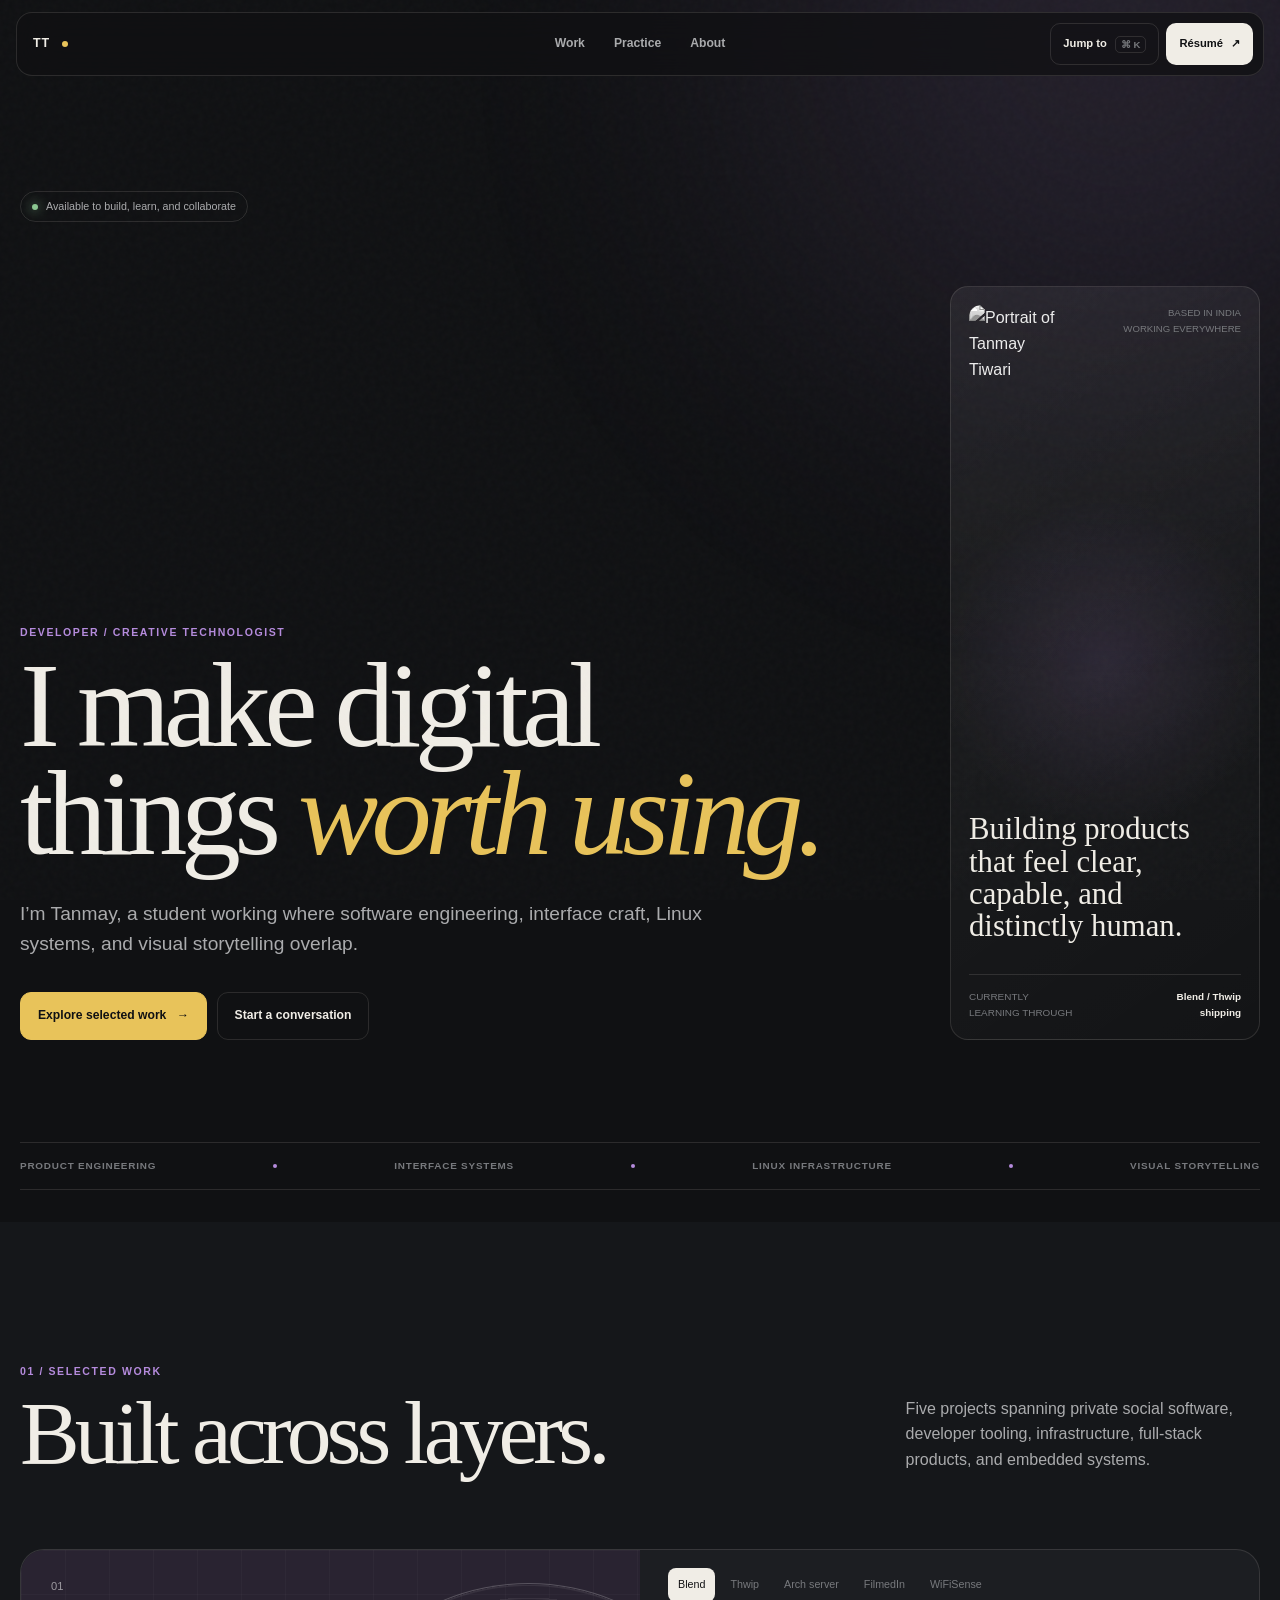
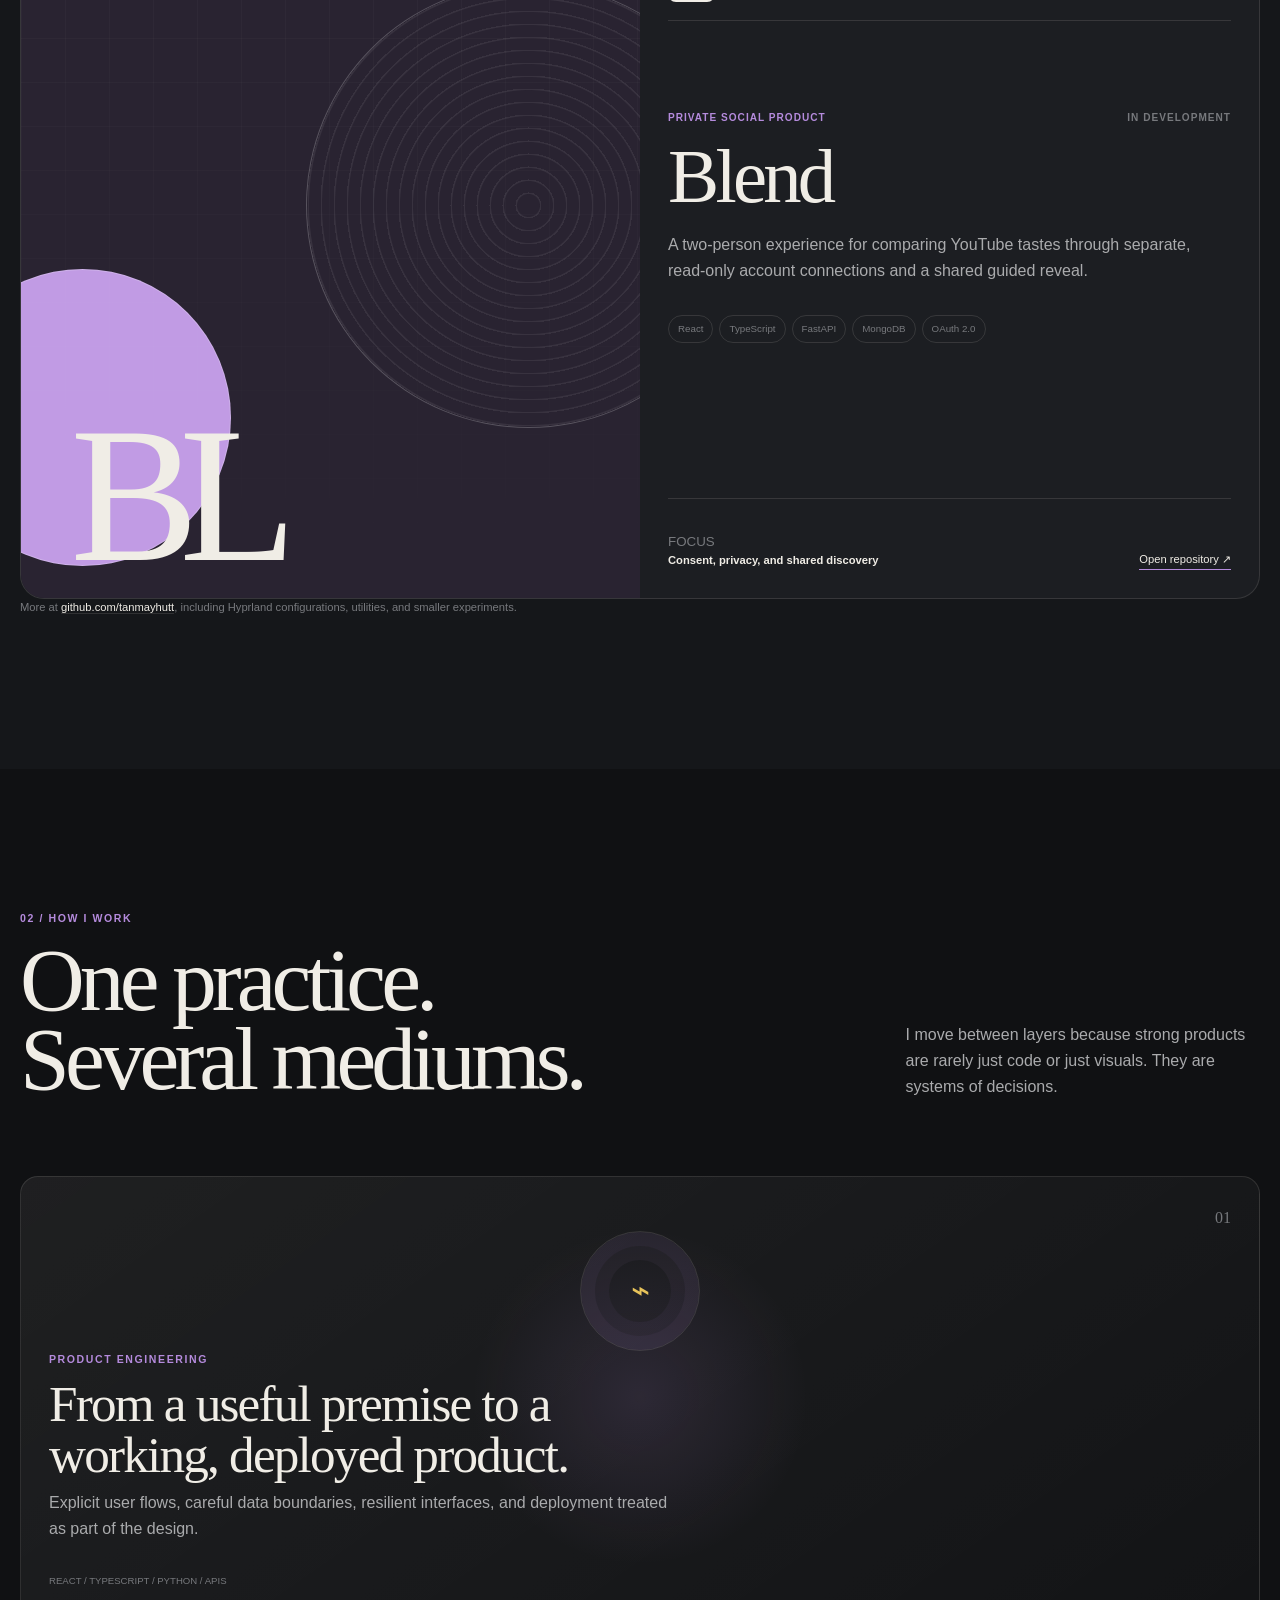
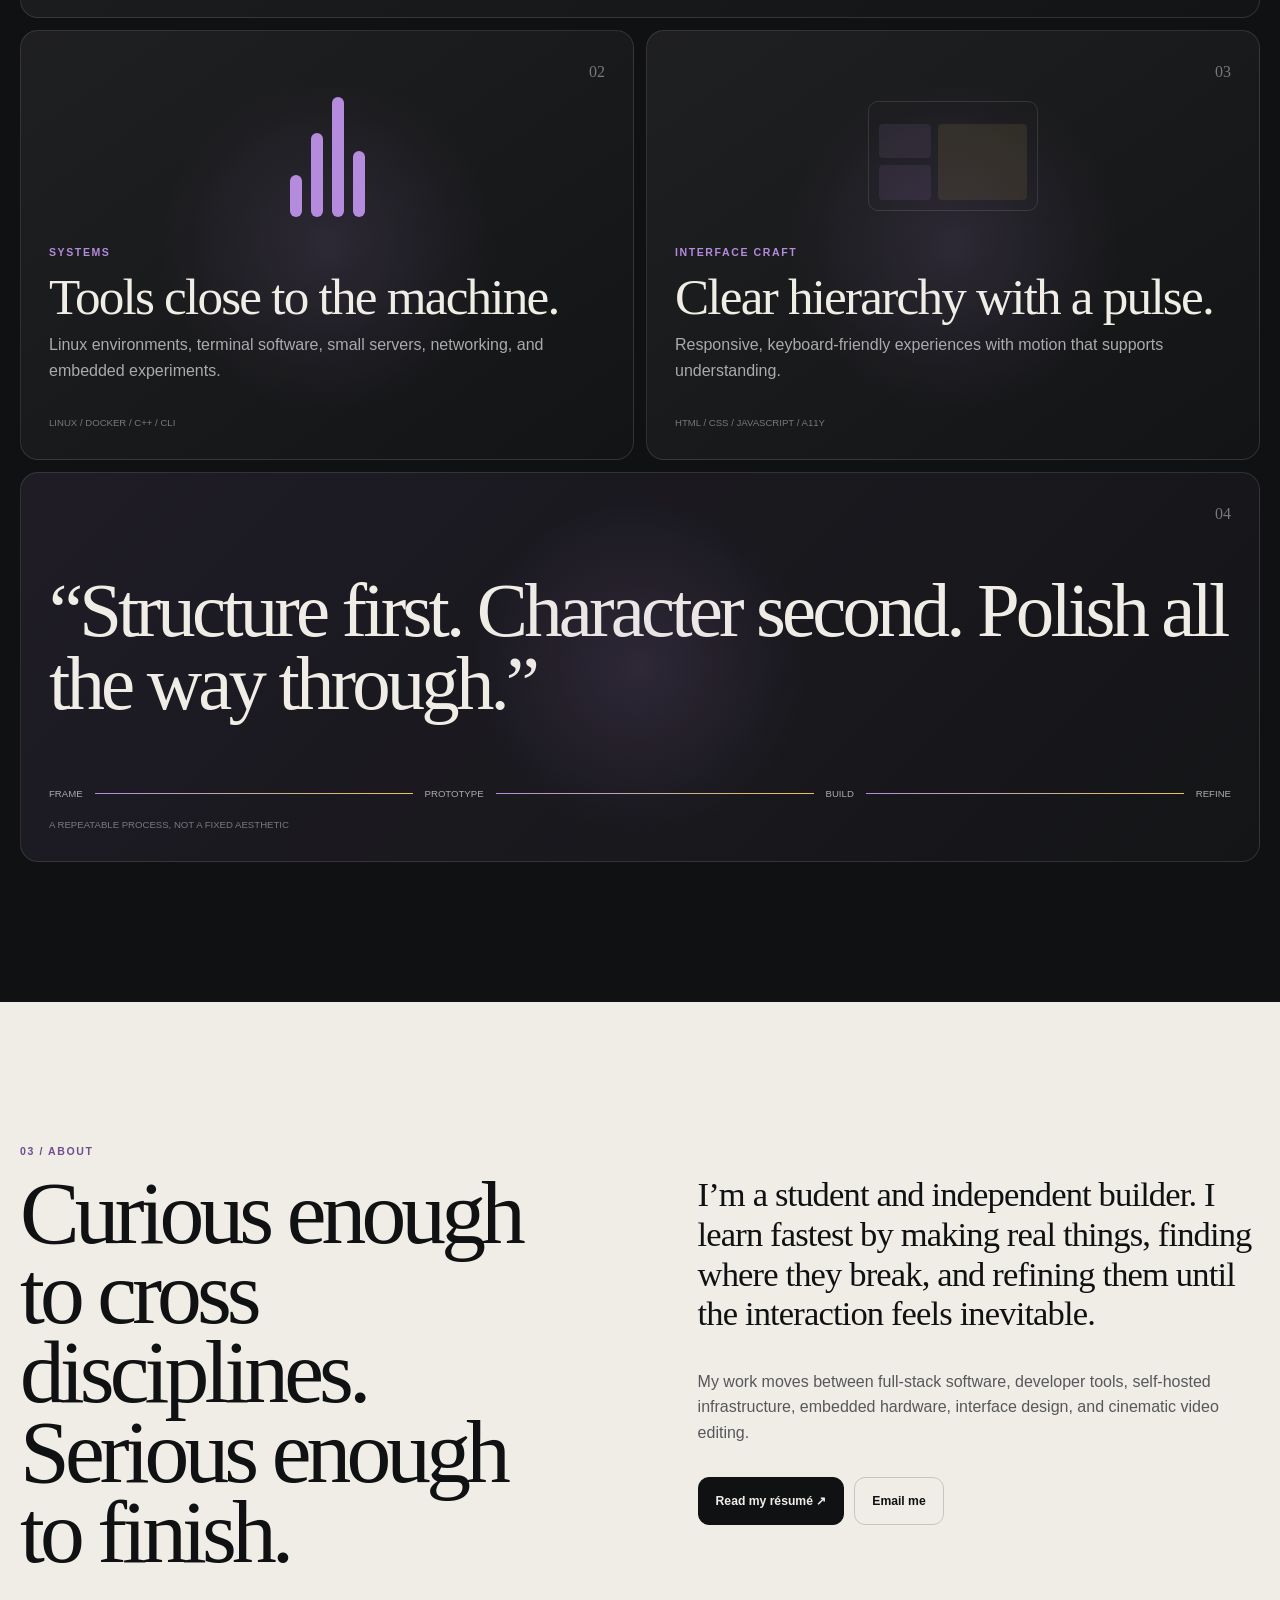
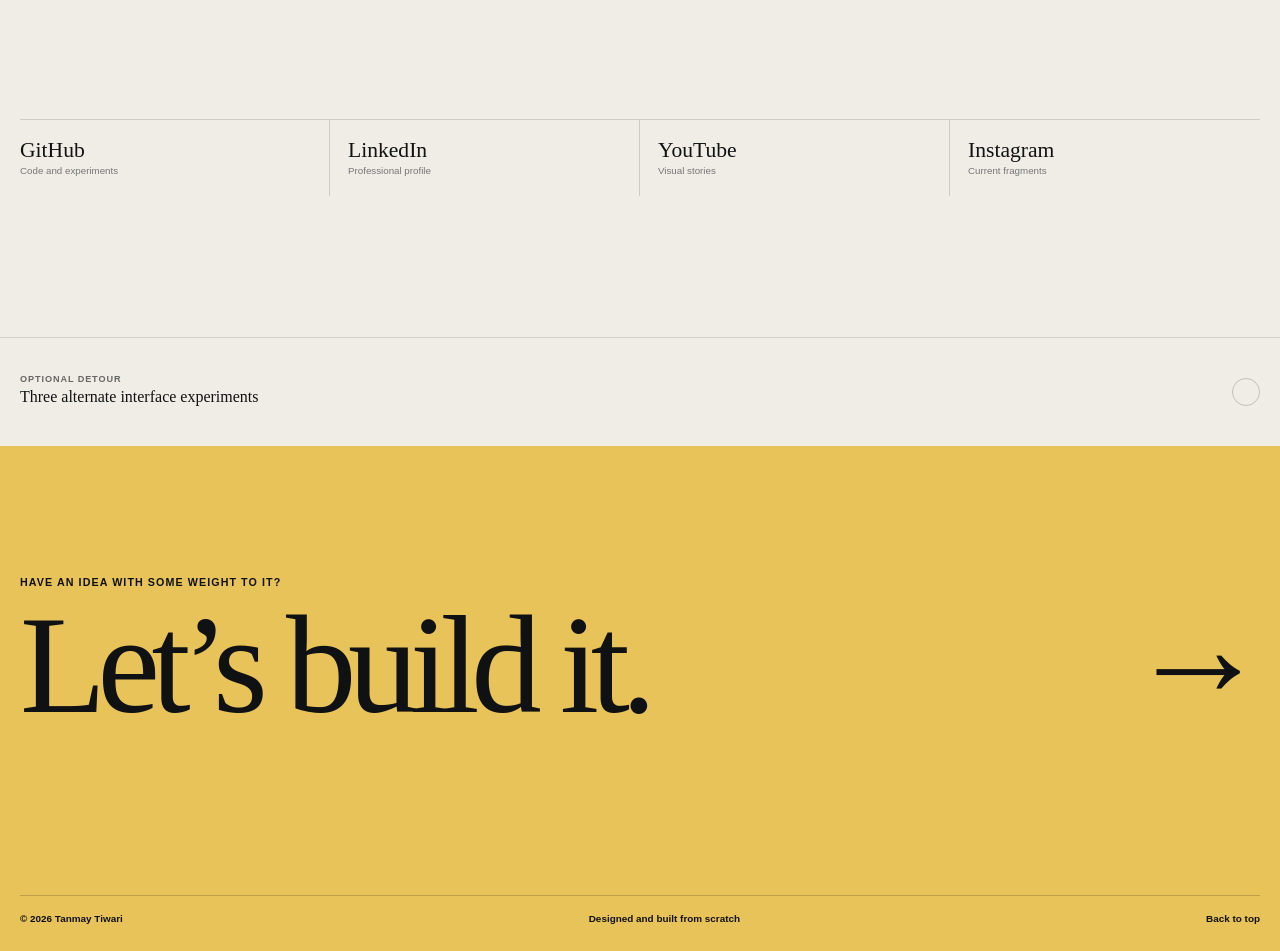
==== commit 11495da0: "updated project" ====
--- a/index.html
+++ b/index.html
@@ -1,120 +1,10 @@
-<!doctype html>
-<html lang="en">
-<head>
-    <meta charset="utf-8">
-    <meta name="viewport" content="width=device-width, initial-scale=1">
-    <title>Tanmay Tiwari — Developer and creative technologist</title>
-    <meta name="description" content="Tanmay Tiwari builds useful software, experiments with interfaces, and makes visual work. Explore selected projects and alternate portfolio experiences.">
-    <meta name="theme-color" content="#303741">
-    <meta name="color-scheme" content="dark">
-    <link rel="canonical" href="https://tanmaytiwari.me/">
-    <meta property="og:type" content="website">
-    <meta property="og:title" content="Tanmay Tiwari — Developer and creative technologist">
-    <meta property="og:description" content="Software, systems, interface experiments, and visual work.">
-    <meta property="og:url" content="https://tanmaytiwari.me/">
-    <meta property="og:image" content="https://github.com/tanmayhutt.png?size=1200">
-    <meta name="twitter:card" content="summary">
-    <link rel="icon" href="favicon.svg" type="image/svg+xml">
-    <link rel="stylesheet" href="style.css">
-</head>
-<body>
-    <a class="skip-link" href="#main">Skip to content</a>
-    <header class="site-header">
-        <a class="wordmark" href="#top" aria-label="Tanmay Tiwari, home">TT</a>
-        <nav aria-label="Primary navigation">
-            <a href="#work">Work</a><a href="#practice">Practice</a><a href="#about">About</a><a class="nav-contact" href="https://tanmaytiwari.me/resume/" target="_blank" rel="noopener noreferrer">Résumé</a>
-        </nav>
-    </header>
-    <main id="main">
-        <section class="hero" id="top" aria-labelledby="intro-title">
-            <div class="hero-copy reveal">
-                <p class="eyebrow">Developer · interface tinkerer · video editor</p>
-                <h1 id="intro-title">I build useful things and give them a point of view.</h1>
-                <p class="hero-summary">I’m Tanmay, a student working across web products, developer tools, Linux infrastructure, embedded experiments, and visual storytelling. I care about useful systems and interfaces that explain themselves.</p>
-                <div class="hero-actions">
-                    <a class="button button-primary" data-magnetic href="#work">See selected work</a>
-                    <a class="button button-secondary" data-magnetic href="https://tanmaytiwari.me/resume/" target="_blank" rel="noopener noreferrer">View résumé <span aria-hidden="true">↗</span></a>
-                    <a class="text-link" href="https://github.com/tanmayhutt" target="_blank" rel="noopener noreferrer">GitHub profile <span aria-hidden="true">↗</span></a>
-                </div>
-            </div>
-            <div class="hero-aside reveal" aria-label="Current focus">
-                <div class="portrait-frame"><img src="https://github.com/tanmayhutt.png?size=460" alt="Portrait of Tanmay Tiwari" width="460" height="460"></div>
-                <dl class="focus-list">
-                    <div><dt>Currently</dt><dd>Building practical products and developer tools</dd></div>
-                    <div><dt>Also</dt><dd>Running an old laptop as a headless Arch server</dd></div>
-                    <div><dt>Elsewhere</dt><dd>Editing cinematic videos as @saul.3gp</dd></div>
-                </dl>
-            </div>
-        </section>
-        <section class="section" id="work" aria-labelledby="work-title">
-            <header class="section-heading reveal">
-                <p class="section-index">01 / Selected work</p><h2 id="work-title">Recent projects with real depth.</h2>
-                <p>A short selection rather than a wall of repositories. Each one represents a different kind of problem I enjoy working through.</p>
-            </header>
-            <div class="work-showcase">
-            <div class="project-list">
-                <article class="project project-featured reveal" data-preview="blend">
-                    <div class="project-number">01</div><div class="project-body"><p class="project-type">Private social product</p><h3>Blend <span class="current-label">Current</span></h3><p>A two-person experience for comparing YouTube tastes through separate, read-only account connections and a shared guided reveal. Built with careful consent, expiration, disconnection, and deletion flows.</p><ul class="tags" aria-label="Technologies"><li>React</li><li>TypeScript</li><li>FastAPI</li><li>MongoDB</li><li>OAuth 2.0</li></ul></div>
-                    <a class="project-link" href="https://github.com/tanmayhutt/blend" target="_blank" rel="noopener noreferrer" aria-label="View Blend on GitHub">View repository <span aria-hidden="true">↗</span></a>
-                </article>
-                <article class="project reveal" data-preview="thwip">
-                    <div class="project-number">02</div><div class="project-body"><p class="project-type">Developer tool</p><h3>Thwip</h3><p>A terminal interface for discovering local coding agents, switching providers mid-project, and carrying completed conversation context across tools.</p><ul class="tags" aria-label="Technologies"><li>Python</li><li>Terminal UI</li><li>Agent tooling</li></ul></div>
-                    <a class="project-link" href="https://github.com/tanmayhutt/thwip-cli" target="_blank" rel="noopener noreferrer" aria-label="View Thwip on GitHub">View repository <span aria-hidden="true">↗</span></a>
-                </article>
-                <article class="project reveal" data-preview="server">
-                    <div class="project-number">03</div><div class="project-body"><p class="project-type">Infrastructure</p><h3>Arch server</h3><p>An old Lenovo laptop repurposed as a headless Arch Linux node for private storage, remote administration, and zero-port public web delivery.</p><ul class="tags" aria-label="Technologies"><li>Arch Linux</li><li>Docker</li><li>Cloudflare</li><li>Tailscale</li></ul></div>
-                    <a class="project-link" href="https://github.com/tanmayhutt/arch-server" target="_blank" rel="noopener noreferrer" aria-label="View Arch server on GitHub">View repository <span aria-hidden="true">↗</span></a>
-                </article>
-                <article class="project reveal" data-preview="filmedin">
-                    <div class="project-number">04</div><div class="project-body"><p class="project-type">Full-stack application</p><h3>FilmedIn</h3><p>A place for movie and television fans to track media, build playlists, and generate wallpapers, with authentication and a full Vercel deployment.</p><ul class="tags" aria-label="Technologies"><li>React</li><li>Express</li><li>MongoDB</li><li>TMDB</li></ul></div>
-                    <a class="project-link" href="https://github.com/tanmayhutt/FilmedIn" target="_blank" rel="noopener noreferrer" aria-label="View FilmedIn on GitHub">View repository <span aria-hidden="true">↗</span></a>
-                </article>
-                <article class="project reveal" data-preview="wifisense">
-                    <div class="project-number">05</div><div class="project-body"><p class="project-type">Embedded experiment</p><h3>WiFiSense</h3><p>ESP8266 firmware that explores room-presence detection through changes in Wi-Fi signal strength and layered statistical filtering.</p><ul class="tags" aria-label="Technologies"><li>C++</li><li>ESP8266</li><li>Signal processing</li></ul></div>
-                    <a class="project-link" href="https://github.com/tanmayhutt/WiFiSense" target="_blank" rel="noopener noreferrer" aria-label="View WiFiSense on GitHub">View repository <span aria-hidden="true">↗</span></a>
-                </article>
-            </div>
-            <aside class="project-preview reveal" aria-hidden="true">
-                <div class="preview-canvas" data-preview-canvas="blend"><span class="preview-mark">BL</span></div>
-                <div class="preview-caption"><span data-preview-kind>Private social product</span><strong data-preview-title>Blend</strong><span data-preview-count>01 / 05</span></div>
-            </aside>
-            </div>
-            <div class="more-work reveal"><p>More experiments: <a href="https://github.com/tanmayhutt/hyprland-dotfiles" target="_blank" rel="noopener noreferrer">Hyprland dotfiles</a>, <a href="https://github.com/tanmayhutt/GitWall" target="_blank" rel="noopener noreferrer">GitWall</a>, and <a href="https://github.com/tanmayhutt?tab=repositories" target="_blank" rel="noopener noreferrer">the full repository archive</a>.</p></div>
-        </section>
-        <section class="section practice-section" id="practice" aria-labelledby="practice-title">
-            <header class="section-heading reveal"><p class="section-index">02 / Practice</p><h2 id="practice-title">Different mediums, one way of working.</h2><p>I move between product engineering, systems, interfaces, and moving images. The medium changes; the attention to structure does not.</p></header>
-            <div class="practice-grid">
-                <article class="practice-card reveal"><span class="practice-index">A</span><h3>Product engineering</h3><p>Full-stack applications with explicit user flows, careful data boundaries, and deployment treated as part of the product.</p><span class="practice-detail">React · TypeScript · Python · APIs</span></article>
-                <article class="practice-card reveal"><span class="practice-index">B</span><h3>Systems and tools</h3><p>Terminal software, Linux environments, small servers, and infrastructure assembled to solve practical problems.</p><span class="practice-detail">Linux · Docker · CLI · Networking</span></article>
-                <article class="practice-card reveal"><span class="practice-index">C</span><h3>Interfaces</h3><p>Responsive experiences with clear hierarchy, useful motion, keyboard support, and fewer decorative distractions.</p><span class="practice-detail">HTML · CSS · JavaScript · Accessibility</span></article>
-                <article class="practice-card reveal"><span class="practice-index">D</span><h3>Visual stories</h3><p>Cinematic edits and design experiments that sharpen pacing, composition, and the way technical work is presented.</p><span class="practice-detail">Editing · Motion · Composition</span></article>
-            </div>
-        </section>
-        <section class="section process-section" id="process" aria-labelledby="process-title">
-            <header class="section-heading reveal"><p class="section-index">03 / Process</p><h2 id="process-title">A small system for making things hold together.</h2><p>I use the same sequence whether I am shaping a product flow, a terminal tool, or a visual interface.</p></header>
-            <ol class="process-list">
-                <li class="reveal"><span class="process-number">01</span><div><h3>Find the real constraint</h3><p>Start with the user, environment, and failure cases. A smaller honest problem is more useful than a broad imaginary one.</p></div></li>
-                <li class="reveal"><span class="process-number">02</span><div><h3>Build the plain version</h3><p>Establish content, data flow, responsive structure, and keyboard behavior before adding visual personality.</p></div></li>
-                <li class="reveal"><span class="process-number">03</span><div><h3>Add a point of view</h3><p>Use typography, geometry, and motion to clarify relationships and pacing rather than to cover weak structure.</p></div></li>
-                <li class="reveal"><span class="process-number">04</span><div><h3>Test the edges</h3><p>Check narrow screens, reduced motion, broken links, empty states, and the path a first-time visitor is likely to take.</p></div></li>
-            </ol>
-        </section>
-        <section class="section about-section" id="about" aria-labelledby="about-title">
-            <div class="about-copy reveal"><p class="section-index">04 / About</p><h2 id="about-title">Curious across disciplines, serious about the details.</h2></div>
-            <div class="about-text reveal"><p>I’m still a student, so I’m less interested in presenting a fixed list of expertise than in showing how I learn. I move between full-stack products, embedded experiments, Linux infrastructure, interface design, and video editing.</p><p>The thread connecting the work is simple: understand the system, remove what gets in the way, and make the result feel considered.</p><p><a class="inline-resume" href="https://tanmaytiwari.me/resume/" target="_blank" rel="noopener noreferrer">Read the one-page résumé <span aria-hidden="true">↗</span></a></p><div class="social-row" aria-label="Social links"><a href="https://github.com/tanmayhutt" target="_blank" rel="noopener noreferrer">GitHub</a><a href="https://www.linkedin.com/in/tanmay-tiwari-72719526a/" target="_blank" rel="noopener noreferrer">LinkedIn</a><a href="https://www.youtube.com/@saul.3gp" target="_blank" rel="noopener noreferrer">YouTube</a><a href="https://www.instagram.com/tanmayhutt/" target="_blank" rel="noopener noreferrer">Instagram</a><a href="https://in.pinterest.com/tanmayhutt/" target="_blank" rel="noopener noreferrer">Pinterest</a></div></div>
-        </section>
-        <section class="lab-section" aria-label="Interface experiments">
-            <details class="lab-archive reveal">
-                <summary><span>Interface experiments</span><span class="lab-summary-note">Three alternate portfolio studies</span></summary>
-                <div class="lab-grid">
-                    <a href="https://tanmayhutt.github.io/linux-desk/" target="_blank" rel="noopener noreferrer"><span>01</span><strong>Linux desk</strong><small>Window management and terminal interaction</small></a>
-                    <a href="https://tanmayhutt.github.io/spotify-desk/" target="_blank" rel="noopener noreferrer"><span>02</span><strong>Spotify desk</strong><small>Media-player navigation and audio</small></a>
-                    <a href="https://tanmayhutt.github.io/nokia-desk/" target="_blank" rel="noopener noreferrer"><span>03</span><strong>Nokia desk</strong><small>3D device interaction and Snake</small></a>
-                </div>
-            </details>
-        </section>
-    </main>
-    <footer class="site-footer" id="contact"><p class="footer-kicker">Have an interesting problem?</p><a class="footer-email" href="mailto:tiwaritanmay1021@gmail.com">Let’s talk.</a><div class="footer-bottom"><p>© <span data-year>2026</span> Tanmay Tiwari</p><a href="#top">Back to top</a></div></footer>
-    <script src="script.js"></script>
-</body>
-</html>
+<!doctype html><html lang="en"><head><meta charset="utf-8"><meta name="viewport" content="width=device-width,initial-scale=1"><title>Tanmay Tiwari — Developer and creative technologist</title><meta name="description" content="Tanmay Tiwari builds thoughtful software, developer tools, infrastructure, and visual stories."><meta name="theme-color" content="#101113"><meta name="color-scheme" content="dark"><link rel="canonical" href="https://tanmaytiwari.me/"><meta property="og:type" content="website"><meta property="og:title" content="Tanmay Tiwari — Developer and creative technologist"><meta property="og:description" content="Software, systems, interfaces, and visual work with a point of view."><meta property="og:url" content="https://tanmaytiwari.me/"><meta property="og:image" content="https://github.com/tanmayhutt.png?size=1200"><meta name="twitter:card" content="summary_large_image"><link rel="icon" href="favicon.svg"><link rel="stylesheet" href="style.css"></head>
+<body><a class="skip" href="#main">Skip to content</a><div class="progress"><i data-progress></i></div><div class="glow"></div>
+<header class="nav" data-header><a class="logo" href="#top">TT <i></i></a><nav aria-label="Primary"><a href="#work">Work</a><a href="#practice">Practice</a><a href="#about">About</a></nav><div class="nav-actions"><button data-command-open>Jump to <kbd>⌘ K</kbd></button><a class="resume" href="https://tanmaytiwari.me/resume/" target="_blank" rel="noopener">Résumé <span>↗</span></a></div></header>
+<main id="main"><section class="hero" id="top"><div class="status reveal"><i></i>Available to build, learn, and collaborate</div><div class="hero-grid"><div class="hero-copy reveal"><p class="eyebrow">Developer / Creative technologist</p><h1>I make digital things <em>worth using.</em></h1><p class="lead">I’m Tanmay, a student working where software engineering, interface craft, Linux systems, and visual storytelling overlap.</p><div class="actions"><a class="button primary" data-magnetic href="#work">Explore selected work <span>→</span></a><a class="button quiet" href="mailto:tiwaritanmay1021@gmail.com">Start a conversation</a></div></div><aside class="profile card reveal"><div class="profile-top"><img src="https://github.com/tanmayhutt.png?size=460" alt="Portrait of Tanmay Tiwari" width="460" height="460"><small>Based in India<br>Working everywhere</small></div><p>Building products that feel clear, capable, and distinctly human.</p><dl><dt>Currently</dt><dd>Blend / Thwip</dd><dt>Learning through</dt><dd>shipping</dd></dl></aside></div><div class="rail reveal"><span>Product engineering</span><i></i><span>Interface systems</span><i></i><span>Linux infrastructure</span><i></i><span>Visual storytelling</span></div></section>
+<section class="section work" id="work"><header class="section-head reveal"><div><p class="label">01 / Selected work</p><h2>Built across layers.</h2></div><p>Five projects spanning private social software, developer tooling, infrastructure, full-stack products, and embedded systems.</p></header><div class="stage reveal"><div class="visual" data-project-visual="blend" aria-hidden="true"><div class="grid"></div><i class="orb a"></i><i class="orb b"></i><span data-visual-index>01</span><strong data-visual-mark>BL</strong></div><div class="panel"><div class="tabs" role="tablist"><button role="tab" aria-selected="true" data-project="blend">Blend</button><button role="tab" aria-selected="false" data-project="thwip">Thwip</button><button role="tab" aria-selected="false" data-project="server">Arch server</button><button role="tab" aria-selected="false" data-project="filmedin">FilmedIn</button><button role="tab" aria-selected="false" data-project="wifisense">WiFiSense</button></div><article class="detail" aria-live="polite"><div class="detail-top"><p data-project-type>Private social product</p><span data-project-status>In development</span></div><h3 data-project-title>Blend</h3><p class="desc" data-project-description>A two-person experience for comparing YouTube tastes through separate, read-only account connections and a shared guided reveal.</p><ul data-project-tags><li>React</li><li>TypeScript</li><li>FastAPI</li><li>MongoDB</li><li>OAuth 2.0</li></ul><footer><p><small>Focus</small><b data-project-focus>Consent, privacy, and shared discovery</b></p><a data-project-link href="https://github.com/tanmayhutt/blend" target="_blank" rel="noopener">Open repository ↗</a></footer></article></div></div><p class="archive reveal">More at <a href="https://github.com/tanmayhutt?tab=repositories" target="_blank" rel="noopener">github.com/tanmayhutt</a>, including Hyprland configurations, utilities, and smaller experiments.</p></section>
+<section class="section practice" id="practice"><header class="section-head reveal"><div><p class="label">02 / How I work</p><h2>One practice.<br>Several mediums.</h2></div><p>I move between layers because strong products are rarely just code or just visuals. They are systems of decisions.</p></header><div class="bento"><article class="tile wide card reveal"><span>01</span><div class="rings">⌁</div><div><p class="label">Product engineering</p><h3>From a useful premise to a working, deployed product.</h3><p>Explicit user flows, careful data boundaries, resilient interfaces, and deployment treated as part of the design.</p></div><small>React / TypeScript / Python / APIs</small></article><article class="tile card reveal"><span>02</span><div class="signal"><i></i><i></i><i></i><i></i></div><div><p class="label">Systems</p><h3>Tools close to the machine.</h3><p>Linux environments, terminal software, small servers, networking, and embedded experiments.</p></div><small>Linux / Docker / C++ / CLI</small></article><article class="tile card reveal"><span>03</span><div class="mini"><i></i><i></i><i></i></div><div><p class="label">Interface craft</p><h3>Clear hierarchy with a pulse.</h3><p>Responsive, keyboard-friendly experiences with motion that supports understanding.</p></div><small>HTML / CSS / JavaScript / A11y</small></article><article class="tile quote wide card reveal"><span>04</span><blockquote>“Structure first. Character second. Polish all the way through.”</blockquote><div class="timeline"><span>Frame</span><i></i><span>Prototype</span><i></i><span>Build</span><i></i><span>Refine</span></div><small>A repeatable process, not a fixed aesthetic</small></article></div></section>
+<section class="section about" id="about"><div class="reveal"><p class="label">03 / About</p><h2>Curious enough to cross disciplines. Serious enough to finish.</h2></div><div class="about-copy reveal"><p class="about-lead">I’m a student and independent builder. I learn fastest by making real things, finding where they break, and refining them until the interaction feels inevitable.</p><p>My work moves between full-stack software, developer tools, self-hosted infrastructure, embedded hardware, interface design, and cinematic video editing.</p><div class="actions"><a class="button primary dark" href="https://tanmaytiwari.me/resume/" target="_blank" rel="noopener">Read my résumé ↗</a><a class="button quiet dark" href="mailto:tiwaritanmay1021@gmail.com">Email me</a></div></div><div class="social reveal"><a href="https://github.com/tanmayhutt" target="_blank" rel="noopener"><b>GitHub</b><small>Code and experiments</small></a><a href="https://www.linkedin.com/in/tanmay-tiwari-72719526a/" target="_blank" rel="noopener"><b>LinkedIn</b><small>Professional profile</small></a><a href="https://www.youtube.com/@saul.3gp" target="_blank" rel="noopener"><b>YouTube</b><small>Visual stories</small></a><a href="https://www.instagram.com/tanmayhutt/" target="_blank" rel="noopener"><b>Instagram</b><small>Current fragments</small></a></div></section>
+<section class="labs"><details class="reveal"><summary><span><small>Optional detour</small>Three alternate interface experiments</span><i></i></summary><div><a href="https://tanmayhutt.github.io/linux-desk/" target="_blank" rel="noopener"><b>01 / Linux desk</b><small>Window management and terminal interactions</small></a><a href="https://tanmayhutt.github.io/spotify-desk/" target="_blank" rel="noopener"><b>02 / Spotify desk</b><small>Media-player navigation and audio</small></a><a href="https://tanmayhutt.github.io/nokia-desk/" target="_blank" rel="noopener"><b>03 / Nokia desk</b><small>Device interaction and playable Snake</small></a></div></details></section></main>
+<footer class="footer"><p>Have an idea with some weight to it?</p><a href="mailto:tiwaritanmay1021@gmail.com">Let’s build it. <span>→</span></a><div><span>© <i data-year>2026</i> Tanmay Tiwari</span><span>Designed and built from scratch</span><a href="#top">Back to top</a></div></footer>
+<dialog data-command><div class="command"><header><span>Quick navigation</span><button data-command-close>Esc</button></header><a href="#work"><i>01</i>Selected work<kbd>W</kbd></a><a href="#practice"><i>02</i>Practice<kbd>P</kbd></a><a href="#about"><i>03</i>About<kbd>A</kbd></a><a href="https://tanmaytiwari.me/resume/" target="_blank"><i>↗</i>Résumé<kbd>R</kbd></a><a href="mailto:tiwaritanmay1021@gmail.com"><i>↗</i>Email<kbd>E</kbd></a></div></dialog><script src="script.js"></script></body></html>
--- a/style.css
+++ b/style.css
@@ -1,19 +1,10 @@
-:root { --bg:#303741;--bg-deep:#242a32;--surface:#39414c;--text:#f7f4ef;--muted:#bec3ca;--quiet:#9299a3;--purple:#b986dc;--yellow:#efc75e;--line:rgba(255,255,255,.13);--max:1180px;--sans:Inter,ui-sans-serif,-apple-system,BlinkMacSystemFont,"Segoe UI",sans-serif;--serif:Iowan Old Style,Baskerville,"Times New Roman",serif }
-*{box-sizing:border-box}html{scroll-behavior:smooth;scroll-padding-top:7rem}body{margin:0;background:var(--bg);color:var(--text);font-family:var(--sans);font-size:16px;line-height:1.65;-webkit-font-smoothing:antialiased}a{color:inherit;text-decoration:none}img{display:block;max-width:100%}p,h1,h2,h3,dl,dd{margin-top:0}:focus-visible{outline:3px solid var(--yellow);outline-offset:4px}
-.skip-link{position:fixed;top:1rem;left:1rem;z-index:100;padding:.7rem 1rem;background:var(--text);color:var(--bg-deep);transform:translateY(-150%)}.skip-link:focus{transform:translateY(0)}
-.site-header{width:min(calc(100% - 3rem),var(--max));margin:0 auto;min-height:92px;display:flex;align-items:center;justify-content:space-between;border-bottom:1px solid var(--line)}.wordmark{width:44px;height:44px;display:grid;place-items:center;border:1px solid var(--line);font-size:.76rem;font-weight:750;letter-spacing:.08em}nav{display:flex;align-items:center;gap:clamp(1rem,3vw,2.25rem)}nav a{color:var(--muted);font-size:.84rem;font-weight:620}nav a:hover{color:var(--text)}.nav-contact{color:var(--text);border-bottom:1px solid var(--purple)}
-.hero{width:min(calc(100% - 3rem),var(--max));min-height:calc(100vh - 92px);margin:0 auto;padding:clamp(5rem,11vw,9rem) 0;display:grid;grid-template-columns:minmax(0,1.55fr) minmax(280px,.65fr);gap:clamp(3rem,8vw,7rem);align-items:center}.eyebrow,.section-index,.project-type,.footer-kicker{color:var(--purple);font-size:.72rem;font-weight:750;letter-spacing:.14em;text-transform:uppercase}h1,h2,.footer-email{font-family:var(--serif);font-weight:400;letter-spacing:-.035em;line-height:.98}h1{max-width:840px;margin-bottom:2rem;font-size:clamp(3.5rem,8vw,7.5rem)}.hero-summary{max-width:690px;color:var(--muted);font-size:clamp(1.04rem,1.6vw,1.26rem)}.hero-actions{margin-top:2.25rem;display:flex;align-items:center;gap:1rem 1.4rem;flex-wrap:wrap}.button{display:inline-flex;align-items:center;gap:.35rem;padding:.8rem 1rem;border:1px solid transparent;font-size:.86rem;font-weight:700}.button-primary{background:var(--yellow);color:var(--bg-deep)}.button-primary:hover{background:var(--text)}.button-secondary{border-color:var(--line);color:var(--text)}.button-secondary:hover{border-color:var(--purple);background:rgba(185,134,220,.08)}.text-link,.project-link{font-size:.84rem;font-weight:680}.text-link:hover,.project-link:hover{color:var(--yellow)}
-.hero-aside{align-self:end}.portrait-frame{position:relative;max-width:260px;margin:0 0 2.25rem auto}.portrait-frame:before{content:"";position:absolute;inset:12px -12px -12px 12px;z-index:-1;border:1px solid var(--purple)}.portrait-frame img{width:100%;aspect-ratio:1;object-fit:cover;filter:grayscale(100%) contrast(1.05)}.focus-list{margin:0;border-top:1px solid var(--line)}.focus-list div{padding:.9rem 0;border-bottom:1px solid var(--line);display:grid;grid-template-columns:5.8rem 1fr;gap:.8rem}.focus-list dt{color:var(--quiet);font-size:.7rem;font-weight:700;text-transform:uppercase;letter-spacing:.08em}.focus-list dd{margin:0;color:var(--muted);font-size:.86rem;line-height:1.45}
-.section{padding:clamp(5rem,10vw,9rem) max(1.5rem,calc((100vw - var(--max))/2))}.section-heading{max-width:720px;margin-bottom:clamp(3.5rem,7vw,6rem)}.section-heading h2,.about-copy h2{margin-bottom:1.4rem;font-size:clamp(2.8rem,6vw,5.6rem)}.section-heading>p:last-child{max-width:570px;color:var(--muted);font-size:1.05rem}#work{background:var(--bg-deep)}
-.work-showcase{display:grid;grid-template-columns:minmax(0,1.45fr) minmax(280px,.55fr);gap:clamp(2.5rem,6vw,6rem);align-items:start}.project-list{border-top:1px solid var(--line)}.project{position:relative;display:grid;grid-template-columns:42px minmax(0,1fr);gap:clamp(1rem,2vw,2rem);padding:clamp(1.8rem,3.5vw,3rem) 0;border-bottom:1px solid var(--line);transition:padding .35s ease,opacity .35s ease}.project:after{content:"";position:absolute;left:0;bottom:-1px;width:0;height:1px;background:var(--yellow);transition:width .45s ease}.project:hover:after,.project:focus-within:after{width:100%}.project-number{color:var(--quiet);font-family:var(--serif);font-size:1.05rem;transition:color .25s ease}.project-body{max-width:710px}.project-body h3{margin-bottom:.85rem;font-family:var(--serif);font-size:clamp(2rem,4vw,3.6rem);font-weight:400;line-height:1;transition:color .25s ease}.project-body>p:not(.project-type){color:var(--muted)}.project:hover .project-number,.project:focus-within .project-number,.project:hover h3,.project:focus-within h3{color:var(--yellow)}.current-label{margin-left:.55rem;color:var(--yellow);font-family:var(--sans);font-size:.62rem;font-weight:750;letter-spacing:.08em;text-transform:uppercase;vertical-align:middle}.tags{display:flex;flex-wrap:wrap;gap:.45rem;margin:1.4rem 0 0;padding:0;list-style:none}.tags li{padding:.25rem .58rem;border:1px solid var(--line);color:var(--quiet);font-size:.68rem}.project-link{display:inline-block;margin-top:1.35rem;white-space:nowrap}.project-preview{position:sticky;top:3rem}.preview-canvas{position:relative;isolation:isolate;aspect-ratio:4/5;overflow:hidden;border:1px solid var(--line);background-color:var(--surface);transition:background-color .4s ease}.preview-canvas:before,.preview-canvas:after{content:"";position:absolute;border:1px solid rgba(255,255,255,.24);border-radius:50%;transition:transform .65s cubic-bezier(.2,.7,.2,1),border-radius .65s ease}.preview-canvas:before{width:75%;aspect-ratio:1;top:9%;right:-22%;background:repeating-radial-gradient(circle,transparent 0 9px,rgba(255,255,255,.08) 10px 11px)}.preview-canvas:after{width:55%;aspect-ratio:1;bottom:8%;left:-18%;background:var(--purple);mix-blend-mode:screen}.preview-mark{position:absolute;z-index:2;left:10%;bottom:8%;font-family:var(--serif);font-size:clamp(4.5rem,9vw,8rem);line-height:.75;letter-spacing:-.08em}.preview-canvas[data-preview-canvas="thwip"]{background-color:#34303b}.preview-canvas[data-preview-canvas="thwip"]:before{transform:translate(-30%,45%) scale(.72);border-radius:8%}.preview-canvas[data-preview-canvas="thwip"]:after{transform:translate(120%,-85%) scale(.55)}.preview-canvas[data-preview-canvas="server"]{background-color:#26353b}.preview-canvas[data-preview-canvas="server"]:before{transform:translate(-50%,30%) scale(1.25)}.preview-canvas[data-preview-canvas="server"]:after{background:var(--yellow);transform:translate(115%,-10%) scale(.4)}.preview-canvas[data-preview-canvas="filmedin"]{background-color:#41323b}.preview-canvas[data-preview-canvas="filmedin"]:before{transform:translate(-18%,90%) scale(1.35)}.preview-canvas[data-preview-canvas="filmedin"]:after{transform:translate(120%,-125%) scale(.9)}.preview-canvas[data-preview-canvas="wifisense"]{background-color:#293640}.preview-canvas[data-preview-canvas="wifisense"]:before{transform:translate(-32%,52%) scale(1.7)}.preview-canvas[data-preview-canvas="wifisense"]:after{background:transparent;transform:translate(105%,-55%) scale(.72);box-shadow:0 0 0 18px rgba(185,134,220,.12),0 0 0 38px rgba(185,134,220,.08)}.preview-caption{display:grid;grid-template-columns:1fr auto;gap:.2rem 1rem;padding:1rem 0;border-bottom:1px solid var(--line)}.preview-caption span{color:var(--quiet);font-size:.68rem;text-transform:uppercase;letter-spacing:.08em}.preview-caption strong{grid-row:2;font-family:var(--serif);font-size:1.45rem;font-weight:400}.preview-caption [data-preview-count]{grid-column:2;grid-row:1/3;align-self:end}.more-work{margin-top:2rem;color:var(--muted)}.more-work a{color:var(--text);border-bottom:1px solid var(--purple)}
-.practice-section{background:var(--bg)}.practice-grid{display:grid;grid-template-columns:repeat(2,1fr);border-top:1px solid var(--line);border-left:1px solid var(--line)}.practice-card{min-height:300px;padding:clamp(1.5rem,4vw,3rem);border-right:1px solid var(--line);border-bottom:1px solid var(--line);display:flex;flex-direction:column}.practice-index{align-self:flex-end;color:var(--purple);font-family:var(--serif);font-size:1.2rem}.practice-card h3{margin:auto 0 1rem;font-family:var(--serif);font-size:clamp(2rem,4vw,3.4rem);font-weight:400;line-height:1}.practice-card p{max-width:490px;color:var(--muted)}.practice-detail{margin-top:1rem;color:var(--quiet);font-size:.68rem;font-weight:700;letter-spacing:.08em;text-transform:uppercase}.inline-resume{display:inline-block;color:var(--text);font-size:.86rem;font-weight:700;border-bottom:1px solid var(--yellow)}.inline-resume:hover{color:var(--yellow)}
-.preview-canvas{--pointer-x:50%;--pointer-y:50%;background-image:radial-gradient(circle at var(--pointer-x) var(--pointer-y),rgba(239,199,94,.1),transparent 34%)}
-.process-section{background:var(--bg-deep)}.process-list{margin:0;padding:0;border-top:1px solid var(--line);list-style:none}.process-list li{display:grid;grid-template-columns:70px minmax(0,1fr);gap:clamp(1rem,4vw,3.5rem);padding:clamp(1.75rem,4vw,3rem) 0;border-bottom:1px solid var(--line)}.process-number{color:var(--purple);font-family:var(--serif)}.process-list h3{margin-bottom:.45rem;font-family:var(--serif);font-size:clamp(1.7rem,3vw,2.7rem);font-weight:400;line-height:1.05}.process-list p{max-width:650px;margin:0;color:var(--muted)}
-.about-section{background:var(--surface);display:grid;grid-template-columns:1fr 1fr;gap:clamp(3rem,9vw,8rem)}.about-text{padding-top:2.6rem;color:var(--muted);font-size:clamp(1.02rem,1.6vw,1.2rem)}.social-row{margin-top:2.5rem;display:flex;flex-wrap:wrap;gap:.8rem 1.4rem}.social-row a{color:var(--text);font-size:.82rem;font-weight:690;border-bottom:1px solid var(--line)}.social-row a:hover{border-color:var(--yellow)}
-.lab-section{padding:1.5rem max(1.5rem,calc((100vw - var(--max))/2));background:var(--surface);border-top:1px solid var(--line)}.lab-archive{border-bottom:1px solid var(--line)}.lab-archive summary{padding:1.2rem 0;display:flex;justify-content:space-between;gap:1rem;color:var(--muted);font-size:.76rem;font-weight:700;letter-spacing:.08em;text-transform:uppercase;cursor:pointer;list-style:none}.lab-archive summary::-webkit-details-marker{display:none}.lab-archive summary:after{content:"+";color:var(--yellow);font-size:1rem}.lab-archive[open] summary:after{content:"−"}.lab-summary-note{margin-left:auto;color:var(--quiet);font-weight:500;text-transform:none;letter-spacing:0}.lab-grid{display:grid;grid-template-columns:repeat(3,1fr);border-top:1px solid var(--line);border-left:1px solid var(--line)}.lab-grid a{min-height:150px;padding:1.2rem;border-right:1px solid var(--line);display:flex;flex-direction:column;transition:background-color .25s ease}.lab-grid a:hover,.lab-grid a:focus-visible{background:rgba(255,255,255,.035)}.lab-grid span{color:var(--quiet);font-family:var(--serif)}.lab-grid strong{margin-top:auto;font-family:var(--serif);font-size:1.45rem;font-weight:400}.lab-grid small{margin-top:.3rem;color:var(--quiet)}
-.site-footer{padding:clamp(5rem,10vw,9rem) max(1.5rem,calc((100vw - var(--max))/2)) 2.5rem;background:var(--yellow);color:var(--bg-deep)}.footer-kicker{color:inherit}.footer-email{display:inline-block;margin:.5rem 0 clamp(5rem,12vw,10rem);font-size:clamp(4rem,12vw,10rem);border-bottom:.06em solid currentColor}.footer-email:hover{color:#6d3e88}.footer-bottom{padding-top:1.2rem;border-top:1px solid rgba(36,42,50,.25);display:flex;justify-content:space-between;font-size:.75rem;font-weight:700}.footer-bottom p{margin:0}
-.reveal{opacity:0;transform:translateY(18px);transition:opacity .65s ease,transform .65s ease}.reveal.is-visible{opacity:1;transform:none}
-@media(max-width:980px){.work-showcase{grid-template-columns:1fr}.project-preview{display:none}.project{grid-template-columns:42px minmax(0,1fr)}}
-@media(max-width:820px){.site-header{width:min(calc(100% - 2rem),var(--max));min-height:76px}nav{gap:.9rem}nav a{font-size:.75rem}nav a:nth-child(2){display:none}.hero{width:min(calc(100% - 2rem),var(--max));min-height:auto;grid-template-columns:1fr;padding:5.5rem 0}.hero-aside{display:grid;grid-template-columns:150px 1fr;align-items:end;gap:1.5rem}.portrait-frame{margin:0}.practice-grid,.lab-grid{grid-template-columns:1fr}.practice-card{min-height:270px}.lab-summary-note{display:none}.about-section{grid-template-columns:1fr;gap:0}.project{grid-template-columns:34px 1fr}}
-@media(max-width:520px){.site-header{align-items:flex-start;padding:1rem 0}nav{justify-content:flex-end;flex-wrap:wrap}.nav-contact{flex-basis:100%;text-align:right;border:0}h1{font-size:clamp(3.15rem,16vw,5rem)}.hero-aside{grid-template-columns:1fr}.portrait-frame{max-width:180px}.project{grid-template-columns:1fr}.project-number{display:none}.project-link{grid-column:1}.footer-bottom{gap:1rem}}
-@media(prefers-reduced-motion:reduce){html{scroll-behavior:auto}*,*:before,*:after{scroll-behavior:auto!important;transition-duration:.01ms!important;animation-duration:.01ms!important;animation-iteration-count:1!important}.reveal{opacity:1;transform:none}}
+:root{--ink:#101113;--ink2:#15171a;--panel:#1c1e22;--paper:#f0ede6;--muted:#aaabad;--quiet:#77797d;--purple:#b58bdd;--yellow:#e8c35a;--line:rgba(240,237,230,.12);--serif:"Iowan Old Style",Palatino,Georgia,serif;--sans:Inter,-apple-system,BlinkMacSystemFont,"Segoe UI",sans-serif;--max:1280px}*{box-sizing:border-box}html{scroll-behavior:smooth;scroll-padding-top:7rem}body{margin:0;overflow-x:hidden;background:var(--ink);color:var(--paper);font:16px/1.6 var(--sans);-webkit-font-smoothing:antialiased}body:before{content:"";position:fixed;inset:0;z-index:20;pointer-events:none;opacity:.025;background:url("data:image/svg+xml,%3Csvg viewBox='0 0 180 180' xmlns='http://www.w3.org/2000/svg'%3E%3Cfilter id='n'%3E%3CfeTurbulence type='fractalNoise' baseFrequency='.9' numOctaves='3'/%3E%3C/filter%3E%3Crect width='100%25' height='100%25' filter='url(%23n)'/%3E%3C/svg%3E")}a{color:inherit;text-decoration:none}button{color:inherit;font:inherit}p,h1,h2,h3,blockquote,dl{margin-top:0}:focus-visible{outline:2px solid var(--yellow);outline-offset:4px}.skip{position:fixed;z-index:100;top:1rem;left:1rem;padding:.7rem 1rem;background:var(--paper);color:var(--ink);transform:translateY(-160%)}.skip:focus{transform:none}.progress{position:fixed;z-index:60;top:0;left:0;right:0;height:2px}.progress i{display:block;width:100%;height:100%;background:var(--yellow);transform:scaleX(0);transform-origin:left}.glow{position:fixed;z-index:-1;top:-25vw;right:-15vw;width:55vw;height:55vw;border-radius:50%;background:var(--purple);filter:blur(150px);opacity:.13}
+.nav{position:sticky;z-index:50;top:12px;width:min(calc(100% - 32px),var(--max));height:64px;margin:12px auto 0;padding:0 10px 0 16px;border:1px solid var(--line);border-radius:16px;background:rgba(16,17,19,.76);backdrop-filter:blur(22px);display:flex;align-items:center;justify-content:space-between}.logo{font-size:.78rem;font-weight:800;letter-spacing:.08em}.logo i{display:inline-block;width:6px;height:6px;margin-left:7px;border-radius:50%;background:var(--yellow)}.nav nav{position:absolute;left:50%;transform:translateX(-50%);display:flex;gap:5px}.nav nav a{padding:8px 12px;border-radius:8px;color:var(--muted);font-size:.76rem;font-weight:650}.nav nav a:hover{color:var(--paper);background:#ffffff0b}.nav-actions{display:flex;gap:7px}.nav button,.resume{height:42px;padding:0 12px;border:1px solid var(--line);border-radius:10px;background:transparent;display:flex;align-items:center;gap:8px;font-size:.7rem;font-weight:700;cursor:pointer}.resume{border-color:transparent;background:var(--paper);color:var(--ink)}kbd{padding:2px 5px;border:1px solid var(--line);border-radius:5px;color:var(--quiet);font:600 .6rem var(--sans)}
+.hero{width:min(calc(100% - 40px),var(--max));min-height:calc(100vh - 76px);margin:auto;padding:clamp(4rem,9vw,8rem) 0 2rem;display:flex;flex-direction:column;justify-content:center}.status{align-self:flex-start;margin-bottom:clamp(2.5rem,5vw,5rem);padding:6px 11px;border:1px solid var(--line);border-radius:30px;color:var(--muted);font-size:.67rem}.status i{display:inline-block;width:6px;height:6px;margin-right:8px;border-radius:50%;background:#8bc891;box-shadow:0 0 12px #8bc891}.hero-grid{display:grid;grid-template-columns:minmax(0,1.5fr) minmax(310px,.5fr);gap:clamp(2.5rem,8vw,8rem);align-items:end}.eyebrow,.label{color:var(--purple);font-size:.66rem;font-weight:750;letter-spacing:.15em;text-transform:uppercase}.hero h1,.section-head h2,.about h2{font-family:var(--serif);font-weight:400;letter-spacing:-.055em;line-height:.89}.hero h1{max-width:920px;margin:.7rem 0 2rem;font-size:clamp(4.2rem,9.4vw,9rem)}.hero h1 em{color:var(--yellow);font-weight:400}.lead{max-width:690px;color:var(--muted);font-size:clamp(1.03rem,1.5vw,1.24rem)}.actions{display:flex;gap:10px;flex-wrap:wrap;margin-top:2rem}.button{min-height:48px;padding:0 17px;border:1px solid var(--line);border-radius:11px;display:inline-flex;align-items:center;justify-content:center;gap:10px;font-size:.76rem;font-weight:720;transition:.2s}.primary{border-color:var(--yellow);background:var(--yellow);color:var(--ink)}.quiet:hover{background:#ffffff0b}.card{position:relative;overflow:hidden;border:1px solid var(--line);border-radius:18px;background:linear-gradient(145deg,#ffffff10,#ffffff04)}.card:before{content:"";position:absolute;inset:0;pointer-events:none;background:radial-gradient(400px circle at var(--mx,50%) var(--my,50%),rgba(181,139,221,.13),transparent 42%)}.profile{padding:18px}.profile-top{position:relative;display:flex;justify-content:space-between}.profile img{width:88px;aspect-ratio:1;object-fit:cover;border-radius:12px;filter:grayscale(1)}.profile-top small{color:var(--quiet);font-size:.6rem;text-align:right;text-transform:uppercase}.profile>p{position:relative;margin:3rem 0 2rem;font:400 clamp(1.5rem,2.4vw,2.2rem)/1.05 var(--serif)}.profile dl{position:relative;margin:0;padding-top:14px;border-top:1px solid var(--line);display:grid;grid-template-columns:1fr 1fr;font-size:.62rem}.profile dt{color:var(--quiet);text-transform:uppercase}.profile dd{margin:0;text-align:right;font-weight:700}.rail{margin-top:clamp(4rem,8vw,7rem);padding:15px 0;border-block:1px solid var(--line);display:flex;align-items:center;justify-content:space-between;gap:18px;color:var(--quiet);font-size:.62rem;font-weight:700;letter-spacing:.08em;text-transform:uppercase;white-space:nowrap}.rail i{width:4px;height:4px;border-radius:50%;background:var(--purple)}
+.section{padding:clamp(6rem,11vw,10rem) max(20px,calc((100vw - var(--max))/2))}.section-head{margin-bottom:clamp(3rem,6vw,5rem);display:grid;grid-template-columns:1.3fr .55fr;gap:3rem;align-items:end}.section-head h2,.about h2{margin:.8rem 0 0;font-size:clamp(3.6rem,7vw,7rem)}.section-head>p{margin:0;color:var(--muted)}.work{background:var(--ink2)}.stage{min-height:650px;border:1px solid var(--line);border-radius:24px;overflow:hidden;display:grid;grid-template-columns:1fr 1fr;background:var(--panel)}.visual{position:relative;isolation:isolate;overflow:hidden;min-height:620px;background:#292331;transition:background .45s}.grid{position:absolute;inset:0;opacity:.25;background-image:linear-gradient(var(--line) 1px,transparent 1px),linear-gradient(90deg,var(--line) 1px,transparent 1px);background-size:44px 44px;mask-image:linear-gradient(#000,transparent)}.orb{position:absolute;border:1px solid #ffffff38;border-radius:50%;transition:.7s cubic-bezier(.2,.8,.2,1)}.orb.a{width:72%;aspect-ratio:1;top:5%;right:-18%;background:repeating-radial-gradient(circle,transparent 0 11px,#ffffff12 12px 13px)}.orb.b{width:48%;aspect-ratio:1;bottom:5%;left:-14%;background:var(--purple);mix-blend-mode:screen}.visual>span{position:absolute;top:28px;left:30px;color:#ffffff88;font-size:.7rem}.visual>strong{position:absolute;left:8%;bottom:4%;font:400 clamp(7rem,15vw,13rem)/.8 var(--serif);letter-spacing:-.1em}.visual[data-project-visual=thwip]{background:#25232b}.visual[data-project-visual=thwip] .a{transform:translate(-30%,45%) scale(.75);border-radius:10%}.visual[data-project-visual=thwip] .b{transform:translate(130%,-90%) scale(.5)}.visual[data-project-visual=server]{background:#1c2b30}.visual[data-project-visual=server] .a{transform:translate(-48%,28%) scale(1.2)}.visual[data-project-visual=server] .b{background:var(--yellow);transform:translate(125%,-12%) scale(.42)}.visual[data-project-visual=filmedin]{background:#33242b}.visual[data-project-visual=filmedin] .a{transform:translate(-15%,92%) scale(1.35)}.visual[data-project-visual=filmedin] .b{transform:translate(120%,-130%) scale(.9)}.visual[data-project-visual=wifisense]{background:#1d292f}.visual[data-project-visual=wifisense] .a{transform:translate(-30%,52%) scale(1.65)}.visual[data-project-visual=wifisense] .b{background:transparent;transform:translate(110%,-55%) scale(.7);box-shadow:0 0 0 20px #b58bdd18,0 0 0 44px #b58bdd0d}.panel{padding:18px 28px 28px;display:flex;flex-direction:column}.tabs{display:flex;gap:5px;padding-bottom:18px;border-bottom:1px solid var(--line);overflow:auto}.tabs button{flex:none;padding:8px 10px;border:0;border-radius:8px;background:transparent;color:var(--quiet);font-size:.67rem;cursor:pointer}.tabs button[aria-selected=true]{background:var(--paper);color:var(--ink)}.detail{flex:1;padding-top:clamp(3rem,7vw,7rem);display:flex;flex-direction:column}.detail-top{display:flex;justify-content:space-between;color:var(--purple);font-size:.63rem;font-weight:700;text-transform:uppercase;letter-spacing:.1em}.detail-top p{margin:0}.detail-top span{color:var(--quiet)}.detail h3{margin:1rem 0 1.3rem;font:400 clamp(3rem,6vw,5.8rem)/.9 var(--serif);letter-spacing:-.05em}.desc{color:var(--muted)}.detail ul{display:flex;flex-wrap:wrap;gap:6px;margin:1rem 0;padding:0;list-style:none}.detail li{padding:5px 9px;border:1px solid var(--line);border-radius:20px;color:var(--quiet);font-size:.61rem}.detail footer{margin-top:auto;padding-top:2rem;border-top:1px solid var(--line);display:flex;justify-content:space-between;align-items:end;gap:20px}.detail footer p{margin:0;display:flex;flex-direction:column}.detail footer small{color:var(--quiet);text-transform:uppercase}.detail footer b,.detail footer a{font-size:.7rem}.detail footer a{border-bottom:1px solid var(--purple)}.archive{color:var(--quiet);font-size:.7rem}.archive a{color:var(--paper);border-bottom:1px solid var(--line)}
+.bento{display:grid;grid-template-columns:1fr 1fr;gap:12px}.tile{min-height:430px;padding:28px;display:flex;flex-direction:column}.tile.wide{grid-column:span 2;min-height:390px}.tile>span{position:relative;align-self:flex-end;color:var(--quiet);font-family:var(--serif)}.tile>div:last-of-type{position:relative;margin-top:auto}.tile h3{max-width:680px;margin:.6rem 0;font:400 clamp(2rem,4vw,3.6rem)/1 var(--serif);letter-spacing:-.035em}.tile p:not(.label){max-width:620px;color:var(--muted)}.tile>small{position:relative;margin-top:1rem;color:var(--quiet);font-size:.6rem;text-transform:uppercase}.rings{position:relative;width:120px;height:120px;margin:auto!important;border:1px solid var(--line);border-radius:50%;display:grid;place-items:center;color:var(--yellow);font-size:2rem;box-shadow:inset 0 0 0 14px #b58bdd0c,inset 0 0 0 28px #b58bdd0c}.signal{height:120px;margin:auto!important;display:flex;align-items:end;justify-content:center;gap:9px}.signal i{width:12px;border-radius:8px;background:var(--purple);animation:pulse 2.4s ease-in-out infinite}.signal i:nth-child(1){height:35%}.signal i:nth-child(2){height:70%;animation-delay:-1s}.signal i:nth-child(3){height:100%;animation-delay:-.4s}.signal i:nth-child(4){height:55%;animation-delay:-1.5s}@keyframes pulse{50%{transform:scaleY(.55);opacity:.55}}.mini{width:170px;height:110px;margin:auto!important;padding:22px 10px 10px;border:1px solid var(--line);border-radius:10px;display:grid;grid-template-columns:35% 1fr;gap:7px}.mini i{border-radius:4px;background:#b58bdd18}.mini i:nth-child(2){grid-row:span 2;background:#e8c35a18}.quote{background:linear-gradient(135deg,#b58bdd18,#ffffff05)}blockquote{margin:auto 0!important;font:400 clamp(2.7rem,6vw,6rem)/.95 var(--serif);letter-spacing:-.05em}.timeline{margin:1rem 0 0!important;display:flex;align-items:center;gap:12px;color:var(--muted);font-size:.6rem;text-transform:uppercase}.timeline i{height:1px;flex:1;background:linear-gradient(90deg,var(--purple),var(--yellow))}
+.about{background:var(--paper);color:var(--ink);display:grid;grid-template-columns:1fr 1fr;gap:clamp(3rem,9vw,9rem)}.about .label{color:#714c91}.about-copy{padding-top:2rem}.about-lead{font:400 clamp(1.65rem,2.7vw,2.5rem)/1.15 var(--serif);letter-spacing:-.025em}.about-copy>p:not(.about-lead){color:#56585c}.dark.primary{border-color:var(--ink);background:var(--ink);color:var(--paper)}.dark.quiet{border-color:#1011132e}.social{grid-column:span 2;margin-top:2rem;border-top:1px solid #10111326;display:grid;grid-template-columns:repeat(4,1fr)}.social a{padding:18px 12px 18px 0;border-right:1px solid #10111326;display:flex;flex-direction:column}.social a:not(:first-child){padding-left:18px}.social a:last-child{border:0}.social b{font:400 1.35rem var(--serif)}.social small{color:#74767a;font-size:.61rem}.labs{padding:20px max(20px,calc((100vw - var(--max))/2));background:var(--paper);color:var(--ink);border-top:1px solid #10111322}.labs summary{padding:16px 0;list-style:none;cursor:pointer;display:flex;justify-content:space-between;align-items:center;font-family:var(--serif)}.labs summary small{display:block;color:#777;font:700 .57rem var(--sans);text-transform:uppercase;letter-spacing:.1em}.labs summary>i{width:28px;height:28px;border:1px solid #10111333;border-radius:50%}.labs details>div{display:grid;grid-template-columns:repeat(3,1fr);padding-bottom:18px}.labs details a{padding:14px;border-left:1px solid #10111322;display:flex;flex-direction:column;font-size:.68rem}.labs details small{color:#666}.footer{padding:clamp(5rem,10vw,9rem) max(20px,calc((100vw - var(--max))/2)) 24px;background:var(--yellow);color:var(--ink)}.footer>p{font-size:.67rem;font-weight:750;text-transform:uppercase;letter-spacing:.1em}.footer>a{display:flex;justify-content:space-between;align-items:center;font:400 clamp(4.3rem,11vw,10rem)/.9 var(--serif);letter-spacing:-.06em}.footer>a span{font-family:var(--sans)}.footer>div{margin-top:clamp(6rem,13vw,11rem);padding-top:15px;border-top:1px solid #10111333;display:flex;justify-content:space-between;font-size:.62rem;font-weight:700}.footer i{font-style:normal}
+dialog{width:min(560px,calc(100% - 32px));padding:0;border:1px solid var(--line);border-radius:16px;background:#1b1d21f8;color:var(--paper);box-shadow:0 30px 100px #0009}dialog::backdrop{background:#000a;backdrop-filter:blur(5px)}.command{padding:8px}.command header{padding:8px 8px 14px;display:flex;justify-content:space-between;color:var(--muted);font-size:.68rem}.command header button{border:1px solid var(--line);border-radius:5px;background:transparent;color:var(--quiet)}.command>a{padding:12px;border-radius:8px;display:grid;grid-template-columns:28px 1fr auto;font-size:.78rem}.command>a:hover{background:#ffffff0b}.command>a i{color:var(--purple);font-style:normal;font-size:.62rem}.reveal{opacity:0;transform:translateY(18px);transition:.7s cubic-bezier(.2,.7,.2,1)}.reveal.visible{opacity:1;transform:none}
+@media(max-width:900px){.nav nav{display:none}.hero-grid,.section-head,.stage,.about{grid-template-columns:1fr}.profile{max-width:520px}.visual{min-height:440px}.detail{min-height:520px}.social{grid-column:1;grid-template-columns:1fr 1fr}.bento{grid-template-columns:1fr}.tile.wide{grid-column:1}.rail{justify-content:flex-start;overflow:hidden}}
+@media(max-width:600px){.nav{height:58px;top:8px}.nav button{width:38px;padding:0;font-size:0}.nav button:after{content:"⌘";font-size:.8rem}.nav button kbd{display:none}.resume{height:38px}.hero{width:calc(100% - 32px);padding-top:4rem}.hero h1{font-size:clamp(3.65rem,17vw,5.7rem)}.section{padding-inline:16px}.section-head{gap:1.5rem}.section-head h2,.about h2{font-size:clamp(3.35rem,16vw,5rem)}.stage{border-radius:16px}.visual{min-height:340px}.panel{padding:12px 16px 20px}.detail{min-height:480px;padding-top:3rem}.detail h3{font-size:3.5rem}.detail footer{align-items:flex-start;flex-direction:column}.tile{padding:22px}.social{grid-template-columns:1fr}.social a,.social a:not(:first-child){padding:14px 0;border-right:0;border-bottom:1px solid #10111322}.labs details>div{grid-template-columns:1fr}.labs details a{border-left:0;border-top:1px solid #10111322}.footer>a{font-size:clamp(4rem,18vw,6rem)}.footer>div{flex-direction:column;gap:10px}.footer>div span:nth-child(2){display:none}}
+@media(prefers-reduced-motion:reduce){html{scroll-behavior:auto}*,*:before,*:after{animation:none!important;transition-duration:.01ms!important}.reveal{opacity:1;transform:none}}
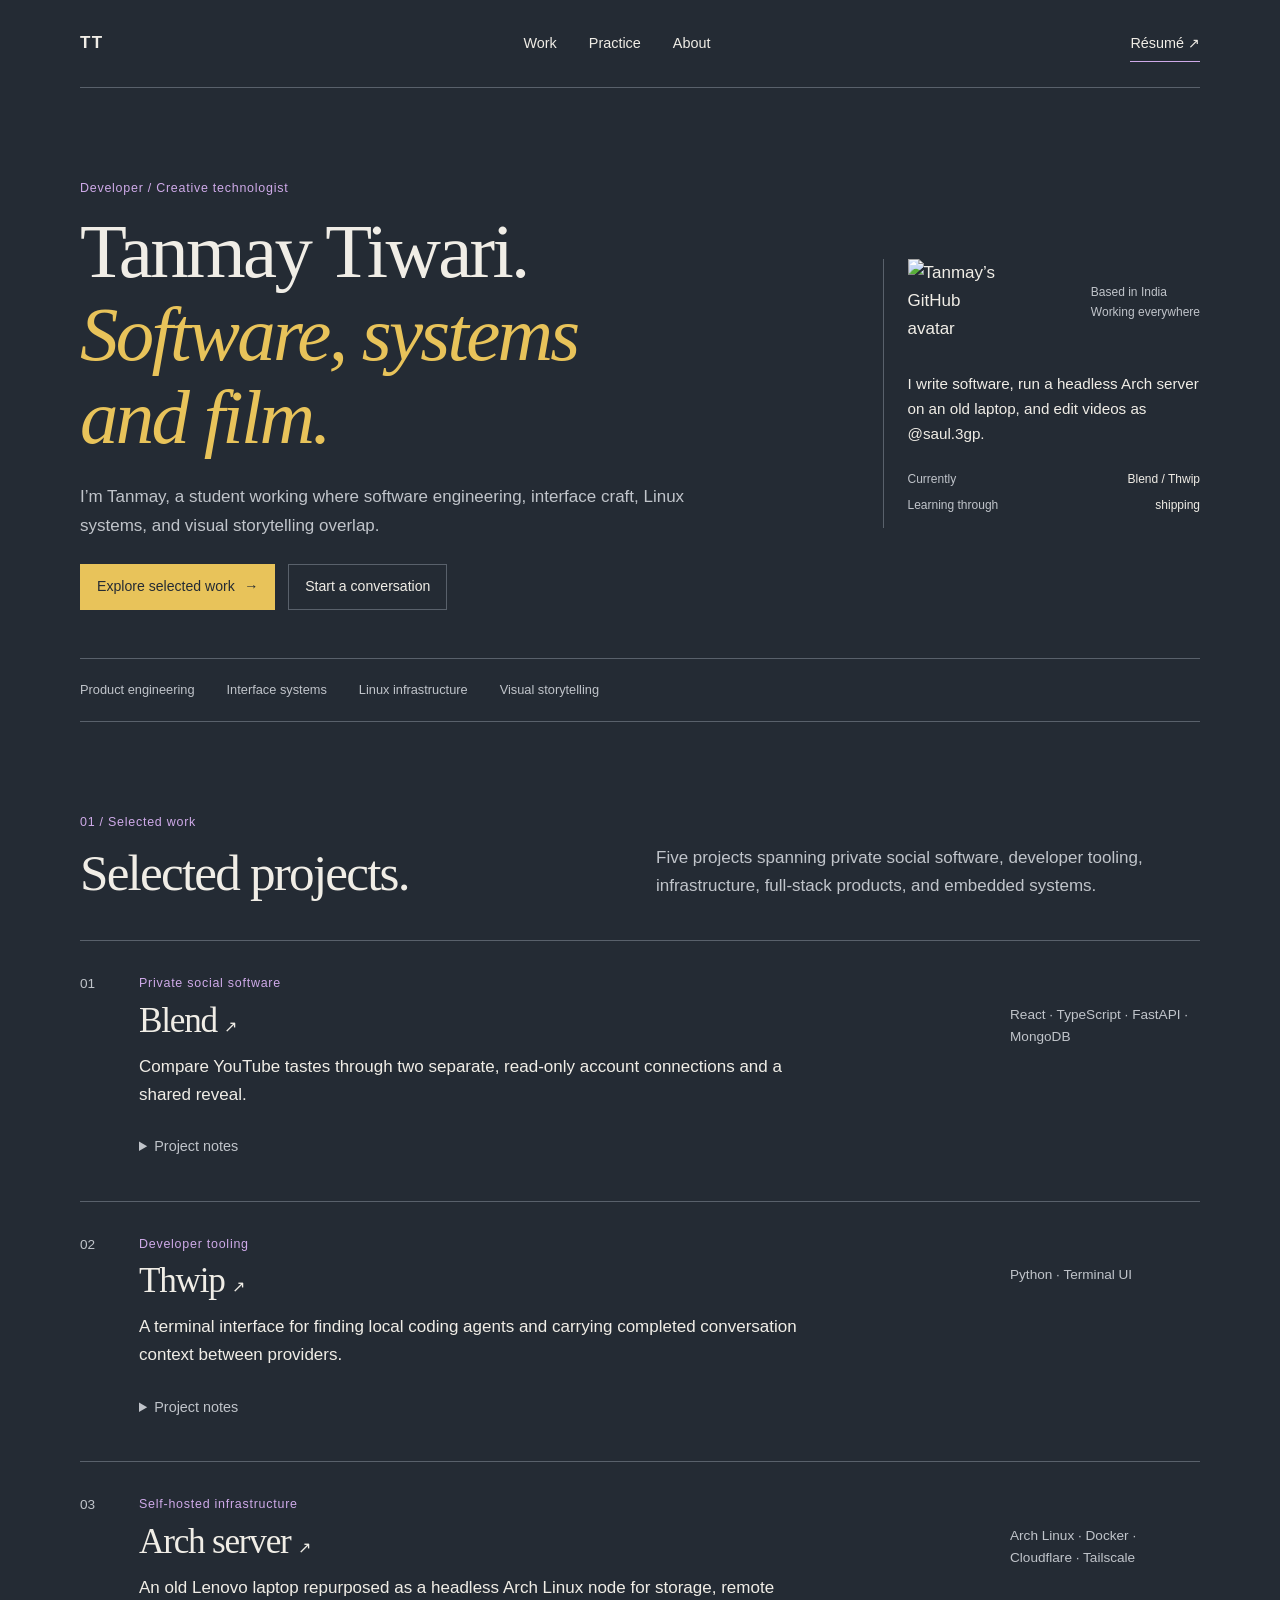
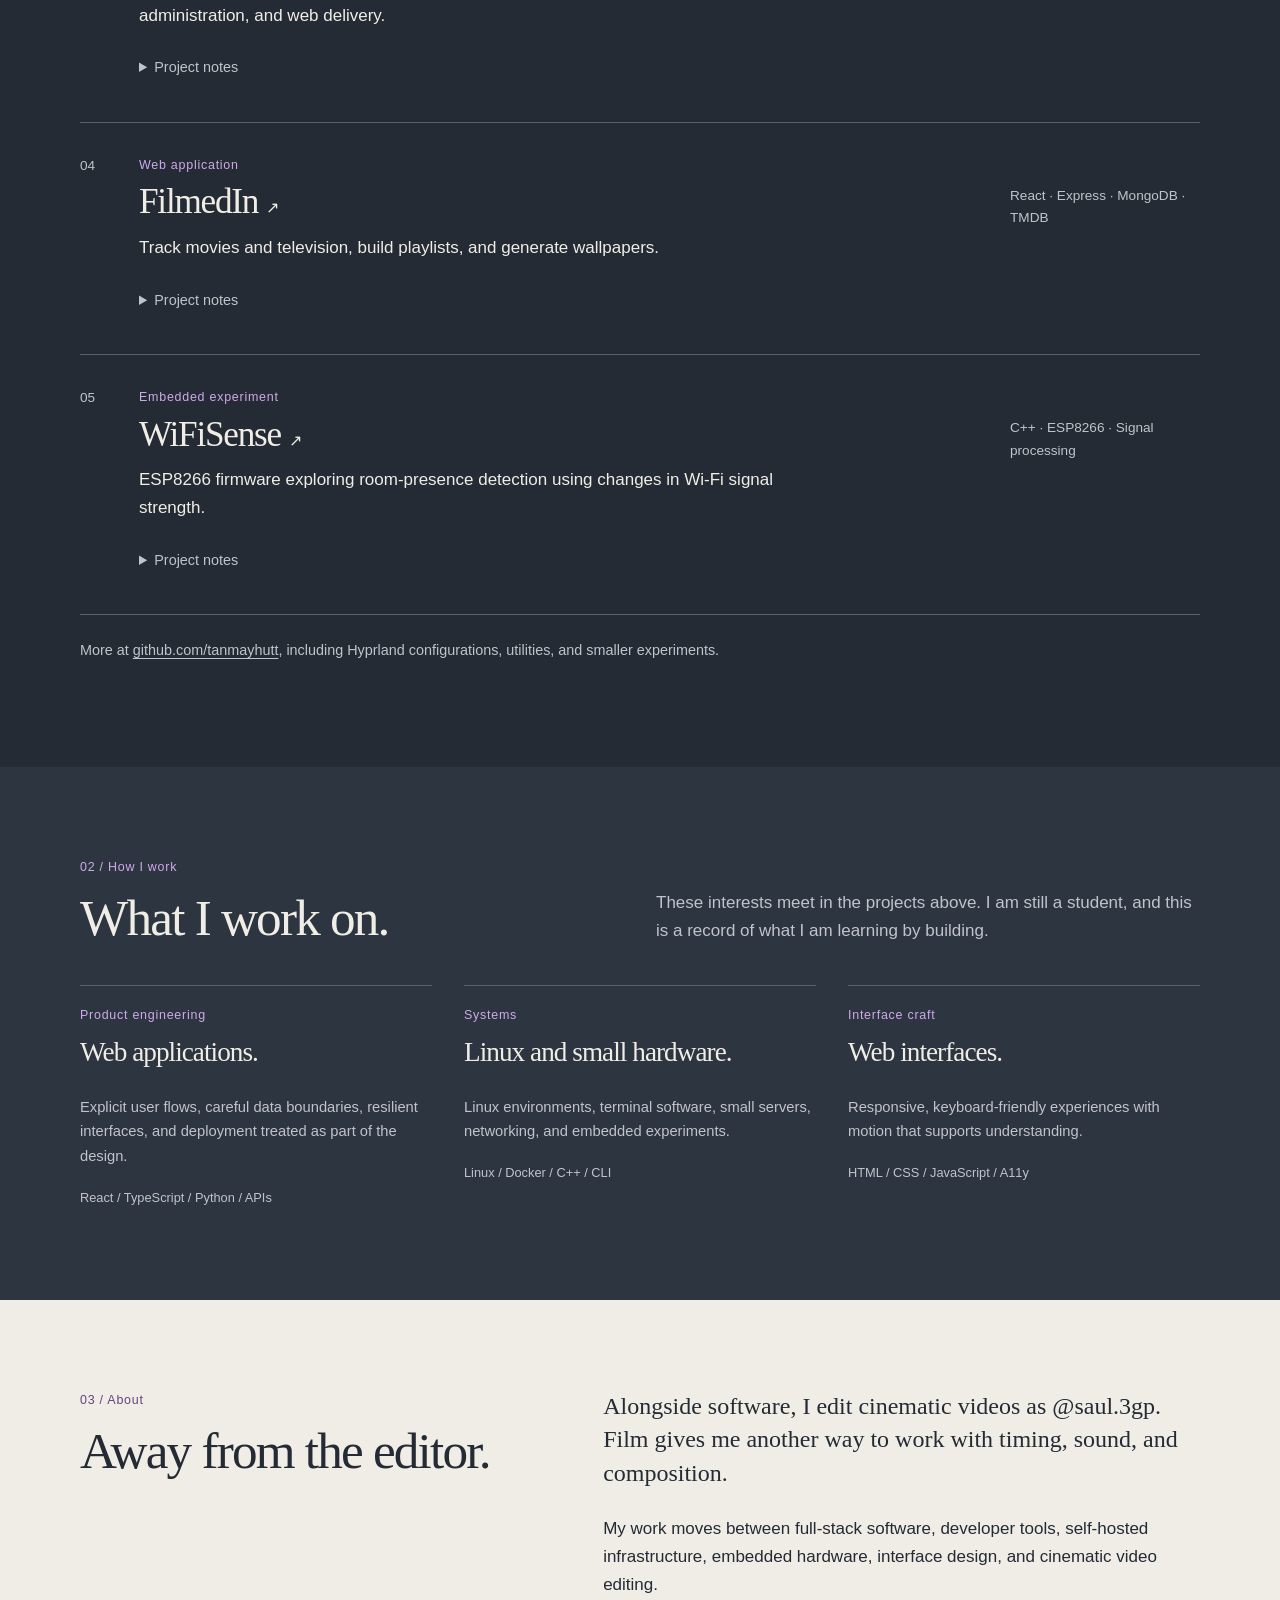
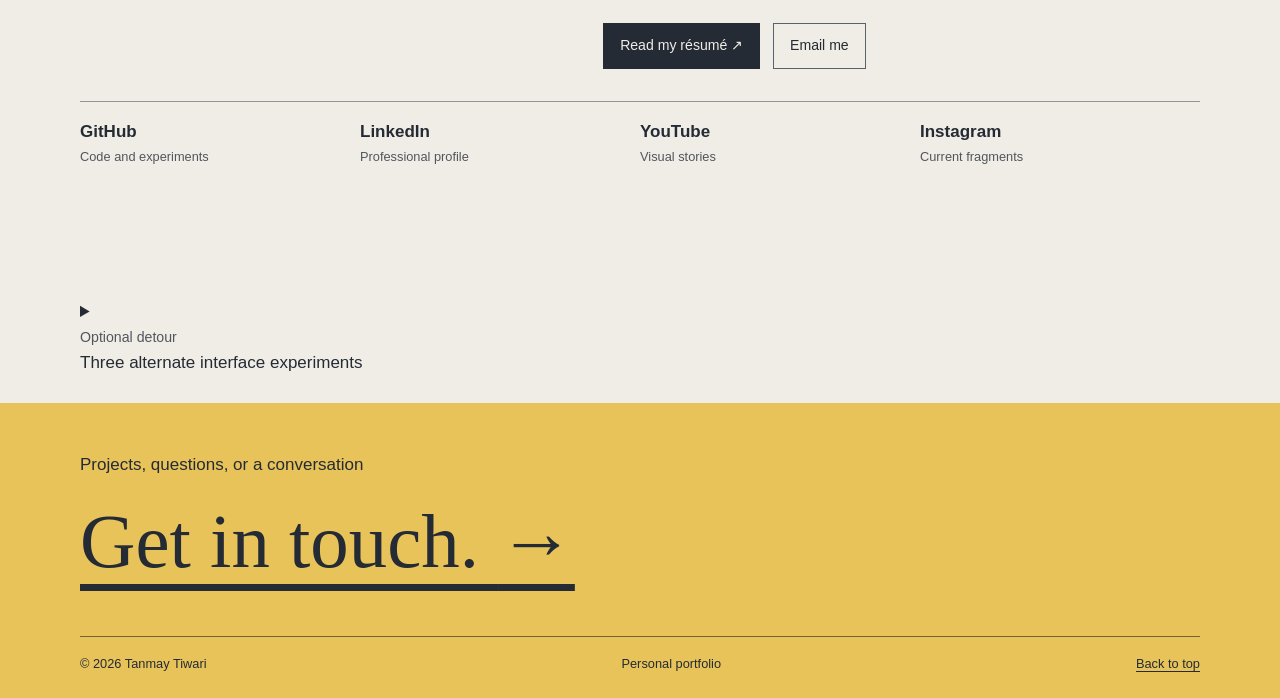
==== commit 036a1023: "updated project" ====
--- a/index.html
+++ b/index.html
@@ -1,10 +1,278 @@
-<!doctype html><html lang="en"><head><meta charset="utf-8"><meta name="viewport" content="width=device-width,initial-scale=1"><title>Tanmay Tiwari — Developer and creative technologist</title><meta name="description" content="Tanmay Tiwari builds thoughtful software, developer tools, infrastructure, and visual stories."><meta name="theme-color" content="#101113"><meta name="color-scheme" content="dark"><link rel="canonical" href="https://tanmaytiwari.me/"><meta property="og:type" content="website"><meta property="og:title" content="Tanmay Tiwari — Developer and creative technologist"><meta property="og:description" content="Software, systems, interfaces, and visual work with a point of view."><meta property="og:url" content="https://tanmaytiwari.me/"><meta property="og:image" content="https://github.com/tanmayhutt.png?size=1200"><meta name="twitter:card" content="summary_large_image"><link rel="icon" href="favicon.svg"><link rel="stylesheet" href="style.css"></head>
-<body><a class="skip" href="#main">Skip to content</a><div class="progress"><i data-progress></i></div><div class="glow"></div>
-<header class="nav" data-header><a class="logo" href="#top">TT <i></i></a><nav aria-label="Primary"><a href="#work">Work</a><a href="#practice">Practice</a><a href="#about">About</a></nav><div class="nav-actions"><button data-command-open>Jump to <kbd>⌘ K</kbd></button><a class="resume" href="https://tanmaytiwari.me/resume/" target="_blank" rel="noopener">Résumé <span>↗</span></a></div></header>
-<main id="main"><section class="hero" id="top"><div class="status reveal"><i></i>Available to build, learn, and collaborate</div><div class="hero-grid"><div class="hero-copy reveal"><p class="eyebrow">Developer / Creative technologist</p><h1>I make digital things <em>worth using.</em></h1><p class="lead">I’m Tanmay, a student working where software engineering, interface craft, Linux systems, and visual storytelling overlap.</p><div class="actions"><a class="button primary" data-magnetic href="#work">Explore selected work <span>→</span></a><a class="button quiet" href="mailto:tiwaritanmay1021@gmail.com">Start a conversation</a></div></div><aside class="profile card reveal"><div class="profile-top"><img src="https://github.com/tanmayhutt.png?size=460" alt="Portrait of Tanmay Tiwari" width="460" height="460"><small>Based in India<br>Working everywhere</small></div><p>Building products that feel clear, capable, and distinctly human.</p><dl><dt>Currently</dt><dd>Blend / Thwip</dd><dt>Learning through</dt><dd>shipping</dd></dl></aside></div><div class="rail reveal"><span>Product engineering</span><i></i><span>Interface systems</span><i></i><span>Linux infrastructure</span><i></i><span>Visual storytelling</span></div></section>
-<section class="section work" id="work"><header class="section-head reveal"><div><p class="label">01 / Selected work</p><h2>Built across layers.</h2></div><p>Five projects spanning private social software, developer tooling, infrastructure, full-stack products, and embedded systems.</p></header><div class="stage reveal"><div class="visual" data-project-visual="blend" aria-hidden="true"><div class="grid"></div><i class="orb a"></i><i class="orb b"></i><span data-visual-index>01</span><strong data-visual-mark>BL</strong></div><div class="panel"><div class="tabs" role="tablist"><button role="tab" aria-selected="true" data-project="blend">Blend</button><button role="tab" aria-selected="false" data-project="thwip">Thwip</button><button role="tab" aria-selected="false" data-project="server">Arch server</button><button role="tab" aria-selected="false" data-project="filmedin">FilmedIn</button><button role="tab" aria-selected="false" data-project="wifisense">WiFiSense</button></div><article class="detail" aria-live="polite"><div class="detail-top"><p data-project-type>Private social product</p><span data-project-status>In development</span></div><h3 data-project-title>Blend</h3><p class="desc" data-project-description>A two-person experience for comparing YouTube tastes through separate, read-only account connections and a shared guided reveal.</p><ul data-project-tags><li>React</li><li>TypeScript</li><li>FastAPI</li><li>MongoDB</li><li>OAuth 2.0</li></ul><footer><p><small>Focus</small><b data-project-focus>Consent, privacy, and shared discovery</b></p><a data-project-link href="https://github.com/tanmayhutt/blend" target="_blank" rel="noopener">Open repository ↗</a></footer></article></div></div><p class="archive reveal">More at <a href="https://github.com/tanmayhutt?tab=repositories" target="_blank" rel="noopener">github.com/tanmayhutt</a>, including Hyprland configurations, utilities, and smaller experiments.</p></section>
-<section class="section practice" id="practice"><header class="section-head reveal"><div><p class="label">02 / How I work</p><h2>One practice.<br>Several mediums.</h2></div><p>I move between layers because strong products are rarely just code or just visuals. They are systems of decisions.</p></header><div class="bento"><article class="tile wide card reveal"><span>01</span><div class="rings">⌁</div><div><p class="label">Product engineering</p><h3>From a useful premise to a working, deployed product.</h3><p>Explicit user flows, careful data boundaries, resilient interfaces, and deployment treated as part of the design.</p></div><small>React / TypeScript / Python / APIs</small></article><article class="tile card reveal"><span>02</span><div class="signal"><i></i><i></i><i></i><i></i></div><div><p class="label">Systems</p><h3>Tools close to the machine.</h3><p>Linux environments, terminal software, small servers, networking, and embedded experiments.</p></div><small>Linux / Docker / C++ / CLI</small></article><article class="tile card reveal"><span>03</span><div class="mini"><i></i><i></i><i></i></div><div><p class="label">Interface craft</p><h3>Clear hierarchy with a pulse.</h3><p>Responsive, keyboard-friendly experiences with motion that supports understanding.</p></div><small>HTML / CSS / JavaScript / A11y</small></article><article class="tile quote wide card reveal"><span>04</span><blockquote>“Structure first. Character second. Polish all the way through.”</blockquote><div class="timeline"><span>Frame</span><i></i><span>Prototype</span><i></i><span>Build</span><i></i><span>Refine</span></div><small>A repeatable process, not a fixed aesthetic</small></article></div></section>
-<section class="section about" id="about"><div class="reveal"><p class="label">03 / About</p><h2>Curious enough to cross disciplines. Serious enough to finish.</h2></div><div class="about-copy reveal"><p class="about-lead">I’m a student and independent builder. I learn fastest by making real things, finding where they break, and refining them until the interaction feels inevitable.</p><p>My work moves between full-stack software, developer tools, self-hosted infrastructure, embedded hardware, interface design, and cinematic video editing.</p><div class="actions"><a class="button primary dark" href="https://tanmaytiwari.me/resume/" target="_blank" rel="noopener">Read my résumé ↗</a><a class="button quiet dark" href="mailto:tiwaritanmay1021@gmail.com">Email me</a></div></div><div class="social reveal"><a href="https://github.com/tanmayhutt" target="_blank" rel="noopener"><b>GitHub</b><small>Code and experiments</small></a><a href="https://www.linkedin.com/in/tanmay-tiwari-72719526a/" target="_blank" rel="noopener"><b>LinkedIn</b><small>Professional profile</small></a><a href="https://www.youtube.com/@saul.3gp" target="_blank" rel="noopener"><b>YouTube</b><small>Visual stories</small></a><a href="https://www.instagram.com/tanmayhutt/" target="_blank" rel="noopener"><b>Instagram</b><small>Current fragments</small></a></div></section>
-<section class="labs"><details class="reveal"><summary><span><small>Optional detour</small>Three alternate interface experiments</span><i></i></summary><div><a href="https://tanmayhutt.github.io/linux-desk/" target="_blank" rel="noopener"><b>01 / Linux desk</b><small>Window management and terminal interactions</small></a><a href="https://tanmayhutt.github.io/spotify-desk/" target="_blank" rel="noopener"><b>02 / Spotify desk</b><small>Media-player navigation and audio</small></a><a href="https://tanmayhutt.github.io/nokia-desk/" target="_blank" rel="noopener"><b>03 / Nokia desk</b><small>Device interaction and playable Snake</small></a></div></details></section></main>
-<footer class="footer"><p>Have an idea with some weight to it?</p><a href="mailto:tiwaritanmay1021@gmail.com">Let’s build it. <span>→</span></a><div><span>© <i data-year>2026</i> Tanmay Tiwari</span><span>Designed and built from scratch</span><a href="#top">Back to top</a></div></footer>
-<dialog data-command><div class="command"><header><span>Quick navigation</span><button data-command-close>Esc</button></header><a href="#work"><i>01</i>Selected work<kbd>W</kbd></a><a href="#practice"><i>02</i>Practice<kbd>P</kbd></a><a href="#about"><i>03</i>About<kbd>A</kbd></a><a href="https://tanmaytiwari.me/resume/" target="_blank"><i>↗</i>Résumé<kbd>R</kbd></a><a href="mailto:tiwaritanmay1021@gmail.com"><i>↗</i>Email<kbd>E</kbd></a></div></dialog><script src="script.js"></script></body></html>
+<!doctype html>
+<html lang="en">
+<head>
+<meta charset="utf-8">
+<meta name="viewport" content="width=device-width,initial-scale=1">
+<title>Tanmay Tiwari — Developer and creative technologist</title>
+<meta name="description" content="Tanmay Tiwari builds thoughtful software, developer tools, infrastructure, and visual stories.">
+<meta name="theme-color" content="#101113">
+<meta name="color-scheme" content="dark">
+<link rel="canonical" href="https://tanmaytiwari.me/">
+<meta property="og:type" content="website">
+<meta property="og:title" content="Tanmay Tiwari — Developer and creative technologist">
+<meta property="og:description" content="Software, systems, interfaces, and visual work with a point of view.">
+<meta property="og:url" content="https://tanmaytiwari.me/">
+<meta property="og:image" content="https://github.com/tanmayhutt.png?size=1200">
+<meta name="twitter:card" content="summary_large_image">
+<link rel="icon" href="favicon.svg">
+<link rel="stylesheet" href="style.css">
+</head>
+<body>
+<a class="skip" href="#main">Skip to content</a>
+<header class="nav">
+<a class="logo" href="#top">TT <i>
+</i>
+</a>
+<nav aria-label="Primary">
+<a href="#work">Work</a>
+<a href="#practice">Practice</a>
+<a href="#about">About</a>
+</nav>
+<div class="nav-actions">
+<a class="resume" href="https://tanmaytiwari.me/resume/" target="_blank" rel="noopener">Résumé <span>↗</span>
+</a>
+</div>
+</header>
+<main id="main">
+<section class="hero" id="top">
+<div class="hero-grid">
+<div class="hero-copy">
+<p class="eyebrow">Developer / Creative technologist</p>
+<h1>Tanmay Tiwari.<br>
+<em>Software, systems<br>and film.</em>
+</h1>
+<p class="lead">I’m Tanmay, a student working where software engineering, interface craft, Linux systems, and visual storytelling overlap.</p>
+<div class="actions">
+<a class="button primary" href="#work">Explore selected work <span>→</span>
+</a>
+<a class="button quiet" href="mailto:tiwaritanmay1021@gmail.com">Start a conversation</a>
+</div>
+</div>
+<aside class="profile">
+<div class="profile-top">
+<img src="https://github.com/tanmayhutt.png?size=460" alt="Tanmay’s GitHub avatar" width="460" height="460">
+<small>Based in India<br>Working everywhere</small>
+</div>
+<p>I write software, run a headless Arch server on an old laptop, and edit videos as @saul.3gp.</p>
+<dl>
+<dt>Currently</dt>
+<dd>Blend / Thwip</dd>
+<dt>Learning through</dt>
+<dd>shipping</dd>
+</dl>
+</aside>
+</div>
+<div class="rail">
+<span>Product engineering</span>
+<i>
+</i>
+<span>Interface systems</span>
+<i>
+</i>
+<span>Linux infrastructure</span>
+<i>
+</i>
+<span>Visual storytelling</span>
+</div>
+</section>
+<section class="section work" id="work">
+<header class="section-head">
+<div>
+<p class="label">01 / Selected work</p>
+<h2>Selected projects.</h2>
+</div>
+<p>Five projects spanning private social software, developer tooling, infrastructure, full-stack products, and embedded systems.</p>
+</header>
+<div class="project-index">
+<article class="project-row" id="project-1">
+<span class="project-number">01</span>
+<div>
+<p class="label">Private social software</p>
+<h3>
+<a href="https://github.com/tanmayhutt/blend" target="_blank" rel="noopener noreferrer">Blend <span aria-hidden="true">↗</span>
+</a>
+</h3>
+<p>Compare YouTube tastes through two separate, read-only account connections and a shared reveal.</p>
+<details>
+<summary>Project notes</summary>
+<p>The account flow includes consent, expiry, disconnection, and deletion.</p>
+</details>
+</div>
+<p class="project-stack">React · TypeScript · FastAPI · MongoDB</p>
+</article>
+<article class="project-row" id="project-2">
+<span class="project-number">02</span>
+<div>
+<p class="label">Developer tooling</p>
+<h3>
+<a href="https://github.com/tanmayhutt/thwip-cli" target="_blank" rel="noopener noreferrer">Thwip <span aria-hidden="true">↗</span>
+</a>
+</h3>
+<p>A terminal interface for finding local coding agents and carrying completed conversation context between providers.</p>
+<details>
+<summary>Project notes</summary>
+<p>The problem: changing coding tools should not mean explaining the project again.</p>
+</details>
+</div>
+<p class="project-stack">Python · Terminal UI</p>
+</article>
+<article class="project-row" id="project-3">
+<span class="project-number">03</span>
+<div>
+<p class="label">Self-hosted infrastructure</p>
+<h3>
+<a href="https://github.com/tanmayhutt/arch-server" target="_blank" rel="noopener noreferrer">Arch server <span aria-hidden="true">↗</span>
+</a>
+</h3>
+<p>An old Lenovo laptop repurposed as a headless Arch Linux node for storage, remote administration, and web delivery.</p>
+<details>
+<summary>Project notes</summary>
+<p>A project about making existing hardware useful again.</p>
+</details>
+</div>
+<p class="project-stack">Arch Linux · Docker · Cloudflare · Tailscale</p>
+</article>
+<article class="project-row" id="project-4">
+<span class="project-number">04</span>
+<div>
+<p class="label">Web application</p>
+<h3>
+<a href="https://github.com/tanmayhutt/FilmedIn" target="_blank" rel="noopener noreferrer">FilmedIn <span aria-hidden="true">↗</span>
+</a>
+</h3>
+<p>Track movies and television, build playlists, and generate wallpapers.</p>
+<details>
+<summary>Project notes</summary>
+<p>Combines media discovery with personal collections and account flows.</p>
+</details>
+</div>
+<p class="project-stack">React · Express · MongoDB · TMDB</p>
+</article>
+<article class="project-row" id="project-5">
+<span class="project-number">05</span>
+<div>
+<p class="label">Embedded experiment</p>
+<h3>
+<a href="https://github.com/tanmayhutt/WiFiSense" target="_blank" rel="noopener noreferrer">WiFiSense <span aria-hidden="true">↗</span>
+</a>
+</h3>
+<p>ESP8266 firmware exploring room-presence detection using changes in Wi-Fi signal strength.</p>
+<details>
+<summary>Project notes</summary>
+<p>An experiment in statistical filtering, not a claim of production-grade detection.</p>
+</details>
+</div>
+<p class="project-stack">C++ · ESP8266 · Signal processing</p>
+</article>
+</div>
+<p class="archive">More at <a href="https://github.com/tanmayhutt?tab=repositories" target="_blank" rel="noopener">github.com/tanmayhutt</a>, including Hyprland configurations, utilities, and smaller experiments.</p>
+</section>
+<section class="section practice" id="practice">
+<header class="section-head">
+<div>
+<p class="label">02 / How I work</p>
+<h2>What I work on.</h2>
+</div>
+<p>These interests meet in the projects above. I am still a student, and this is a record of what I am learning by building.</p>
+</header>
+<div class="bento">
+<article class="tile wide">
+<span>01</span>
+<div>
+<p class="label">Product engineering</p>
+<h3>Web applications.</h3>
+<p>Explicit user flows, careful data boundaries, resilient interfaces, and deployment treated as part of the design.</p>
+</div>
+<small>React / TypeScript / Python / APIs</small>
+</article>
+<article class="tile">
+<span>02</span>
+<div>
+<p class="label">Systems</p>
+<h3>Linux and small hardware.</h3>
+<p>Linux environments, terminal software, small servers, networking, and embedded experiments.</p>
+</div>
+<small>Linux / Docker / C++ / CLI</small>
+</article>
+<article class="tile">
+<span>03</span>
+<div>
+<p class="label">Interface craft</p>
+<h3>Web interfaces.</h3>
+<p>Responsive, keyboard-friendly experiences with motion that supports understanding.</p>
+</div>
+<small>HTML / CSS / JavaScript / A11y</small>
+</article>
+</div>
+</section>
+<section class="section about" id="about">
+<div class="reveal">
+<p class="label">03 / About</p>
+<h2>Away from the editor.</h2>
+</div>
+<div class="about-copy">
+<p class="about-lead">Alongside software, I edit cinematic videos as @saul.3gp. Film gives me another way to work with timing, sound, and composition.</p>
+<p>My work moves between full-stack software, developer tools, self-hosted infrastructure, embedded hardware, interface design, and cinematic video editing.</p>
+<div class="actions">
+<a class="button primary dark" href="https://tanmaytiwari.me/resume/" target="_blank" rel="noopener">Read my résumé ↗</a>
+<a class="button quiet dark" href="mailto:tiwaritanmay1021@gmail.com">Email me</a>
+</div>
+</div>
+<div class="social">
+<a href="https://github.com/tanmayhutt" target="_blank" rel="noopener">
+<b>GitHub</b>
+<small>Code and experiments</small>
+</a>
+<a href="https://www.linkedin.com/in/tanmay-tiwari-72719526a/" target="_blank" rel="noopener">
+<b>LinkedIn</b>
+<small>Professional profile</small>
+</a>
+<a href="https://www.youtube.com/@saul.3gp" target="_blank" rel="noopener">
+<b>YouTube</b>
+<small>Visual stories</small>
+</a>
+<a href="https://www.instagram.com/tanmayhutt/" target="_blank" rel="noopener">
+<b>Instagram</b>
+<small>Current fragments</small>
+</a>
+</div>
+</section>
+<section class="labs">
+<details class="reveal">
+<summary>
+<span>
+<small>Optional detour</small>Three alternate interface experiments</span>
+<i>
+</i>
+</summary>
+<div>
+<a href="https://tanmayhutt.github.io/linux-desk/" target="_blank" rel="noopener">
+<b>01 / Linux desk</b>
+<small>Window management and terminal interactions</small>
+</a>
+<a href="https://tanmayhutt.github.io/spotify-desk/" target="_blank" rel="noopener">
+<b>02 / Spotify desk</b>
+<small>Media-player navigation and audio</small>
+</a>
+<a href="https://tanmayhutt.github.io/nokia-desk/" target="_blank" rel="noopener">
+<b>03 / Nokia desk</b>
+<small>Device interaction and playable Snake</small>
+</a>
+</div>
+</details>
+</section>
+</main>
+<footer class="footer">
+<p>Projects, questions, or a conversation</p>
+<a href="mailto:tiwaritanmay1021@gmail.com">Get in touch. <span>→</span>
+</a>
+<div>
+<span>© <i data-year>2026</i> Tanmay Tiwari</span>
+<span>Personal portfolio</span>
+<a href="#top">Back to top</a>
+</div>
+</footer>
+<script src="script.js">
+</script>
+</body>
+</html>
--- a/style.css
+++ b/style.css
@@ -1,10 +1,108 @@
-:root{--ink:#101113;--ink2:#15171a;--panel:#1c1e22;--paper:#f0ede6;--muted:#aaabad;--quiet:#77797d;--purple:#b58bdd;--yellow:#e8c35a;--line:rgba(240,237,230,.12);--serif:"Iowan Old Style",Palatino,Georgia,serif;--sans:Inter,-apple-system,BlinkMacSystemFont,"Segoe UI",sans-serif;--max:1280px}*{box-sizing:border-box}html{scroll-behavior:smooth;scroll-padding-top:7rem}body{margin:0;overflow-x:hidden;background:var(--ink);color:var(--paper);font:16px/1.6 var(--sans);-webkit-font-smoothing:antialiased}body:before{content:"";position:fixed;inset:0;z-index:20;pointer-events:none;opacity:.025;background:url("data:image/svg+xml,%3Csvg viewBox='0 0 180 180' xmlns='http://www.w3.org/2000/svg'%3E%3Cfilter id='n'%3E%3CfeTurbulence type='fractalNoise' baseFrequency='.9' numOctaves='3'/%3E%3C/filter%3E%3Crect width='100%25' height='100%25' filter='url(%23n)'/%3E%3C/svg%3E")}a{color:inherit;text-decoration:none}button{color:inherit;font:inherit}p,h1,h2,h3,blockquote,dl{margin-top:0}:focus-visible{outline:2px solid var(--yellow);outline-offset:4px}.skip{position:fixed;z-index:100;top:1rem;left:1rem;padding:.7rem 1rem;background:var(--paper);color:var(--ink);transform:translateY(-160%)}.skip:focus{transform:none}.progress{position:fixed;z-index:60;top:0;left:0;right:0;height:2px}.progress i{display:block;width:100%;height:100%;background:var(--yellow);transform:scaleX(0);transform-origin:left}.glow{position:fixed;z-index:-1;top:-25vw;right:-15vw;width:55vw;height:55vw;border-radius:50%;background:var(--purple);filter:blur(150px);opacity:.13}
-.nav{position:sticky;z-index:50;top:12px;width:min(calc(100% - 32px),var(--max));height:64px;margin:12px auto 0;padding:0 10px 0 16px;border:1px solid var(--line);border-radius:16px;background:rgba(16,17,19,.76);backdrop-filter:blur(22px);display:flex;align-items:center;justify-content:space-between}.logo{font-size:.78rem;font-weight:800;letter-spacing:.08em}.logo i{display:inline-block;width:6px;height:6px;margin-left:7px;border-radius:50%;background:var(--yellow)}.nav nav{position:absolute;left:50%;transform:translateX(-50%);display:flex;gap:5px}.nav nav a{padding:8px 12px;border-radius:8px;color:var(--muted);font-size:.76rem;font-weight:650}.nav nav a:hover{color:var(--paper);background:#ffffff0b}.nav-actions{display:flex;gap:7px}.nav button,.resume{height:42px;padding:0 12px;border:1px solid var(--line);border-radius:10px;background:transparent;display:flex;align-items:center;gap:8px;font-size:.7rem;font-weight:700;cursor:pointer}.resume{border-color:transparent;background:var(--paper);color:var(--ink)}kbd{padding:2px 5px;border:1px solid var(--line);border-radius:5px;color:var(--quiet);font:600 .6rem var(--sans)}
-.hero{width:min(calc(100% - 40px),var(--max));min-height:calc(100vh - 76px);margin:auto;padding:clamp(4rem,9vw,8rem) 0 2rem;display:flex;flex-direction:column;justify-content:center}.status{align-self:flex-start;margin-bottom:clamp(2.5rem,5vw,5rem);padding:6px 11px;border:1px solid var(--line);border-radius:30px;color:var(--muted);font-size:.67rem}.status i{display:inline-block;width:6px;height:6px;margin-right:8px;border-radius:50%;background:#8bc891;box-shadow:0 0 12px #8bc891}.hero-grid{display:grid;grid-template-columns:minmax(0,1.5fr) minmax(310px,.5fr);gap:clamp(2.5rem,8vw,8rem);align-items:end}.eyebrow,.label{color:var(--purple);font-size:.66rem;font-weight:750;letter-spacing:.15em;text-transform:uppercase}.hero h1,.section-head h2,.about h2{font-family:var(--serif);font-weight:400;letter-spacing:-.055em;line-height:.89}.hero h1{max-width:920px;margin:.7rem 0 2rem;font-size:clamp(4.2rem,9.4vw,9rem)}.hero h1 em{color:var(--yellow);font-weight:400}.lead{max-width:690px;color:var(--muted);font-size:clamp(1.03rem,1.5vw,1.24rem)}.actions{display:flex;gap:10px;flex-wrap:wrap;margin-top:2rem}.button{min-height:48px;padding:0 17px;border:1px solid var(--line);border-radius:11px;display:inline-flex;align-items:center;justify-content:center;gap:10px;font-size:.76rem;font-weight:720;transition:.2s}.primary{border-color:var(--yellow);background:var(--yellow);color:var(--ink)}.quiet:hover{background:#ffffff0b}.card{position:relative;overflow:hidden;border:1px solid var(--line);border-radius:18px;background:linear-gradient(145deg,#ffffff10,#ffffff04)}.card:before{content:"";position:absolute;inset:0;pointer-events:none;background:radial-gradient(400px circle at var(--mx,50%) var(--my,50%),rgba(181,139,221,.13),transparent 42%)}.profile{padding:18px}.profile-top{position:relative;display:flex;justify-content:space-between}.profile img{width:88px;aspect-ratio:1;object-fit:cover;border-radius:12px;filter:grayscale(1)}.profile-top small{color:var(--quiet);font-size:.6rem;text-align:right;text-transform:uppercase}.profile>p{position:relative;margin:3rem 0 2rem;font:400 clamp(1.5rem,2.4vw,2.2rem)/1.05 var(--serif)}.profile dl{position:relative;margin:0;padding-top:14px;border-top:1px solid var(--line);display:grid;grid-template-columns:1fr 1fr;font-size:.62rem}.profile dt{color:var(--quiet);text-transform:uppercase}.profile dd{margin:0;text-align:right;font-weight:700}.rail{margin-top:clamp(4rem,8vw,7rem);padding:15px 0;border-block:1px solid var(--line);display:flex;align-items:center;justify-content:space-between;gap:18px;color:var(--quiet);font-size:.62rem;font-weight:700;letter-spacing:.08em;text-transform:uppercase;white-space:nowrap}.rail i{width:4px;height:4px;border-radius:50%;background:var(--purple)}
-.section{padding:clamp(6rem,11vw,10rem) max(20px,calc((100vw - var(--max))/2))}.section-head{margin-bottom:clamp(3rem,6vw,5rem);display:grid;grid-template-columns:1.3fr .55fr;gap:3rem;align-items:end}.section-head h2,.about h2{margin:.8rem 0 0;font-size:clamp(3.6rem,7vw,7rem)}.section-head>p{margin:0;color:var(--muted)}.work{background:var(--ink2)}.stage{min-height:650px;border:1px solid var(--line);border-radius:24px;overflow:hidden;display:grid;grid-template-columns:1fr 1fr;background:var(--panel)}.visual{position:relative;isolation:isolate;overflow:hidden;min-height:620px;background:#292331;transition:background .45s}.grid{position:absolute;inset:0;opacity:.25;background-image:linear-gradient(var(--line) 1px,transparent 1px),linear-gradient(90deg,var(--line) 1px,transparent 1px);background-size:44px 44px;mask-image:linear-gradient(#000,transparent)}.orb{position:absolute;border:1px solid #ffffff38;border-radius:50%;transition:.7s cubic-bezier(.2,.8,.2,1)}.orb.a{width:72%;aspect-ratio:1;top:5%;right:-18%;background:repeating-radial-gradient(circle,transparent 0 11px,#ffffff12 12px 13px)}.orb.b{width:48%;aspect-ratio:1;bottom:5%;left:-14%;background:var(--purple);mix-blend-mode:screen}.visual>span{position:absolute;top:28px;left:30px;color:#ffffff88;font-size:.7rem}.visual>strong{position:absolute;left:8%;bottom:4%;font:400 clamp(7rem,15vw,13rem)/.8 var(--serif);letter-spacing:-.1em}.visual[data-project-visual=thwip]{background:#25232b}.visual[data-project-visual=thwip] .a{transform:translate(-30%,45%) scale(.75);border-radius:10%}.visual[data-project-visual=thwip] .b{transform:translate(130%,-90%) scale(.5)}.visual[data-project-visual=server]{background:#1c2b30}.visual[data-project-visual=server] .a{transform:translate(-48%,28%) scale(1.2)}.visual[data-project-visual=server] .b{background:var(--yellow);transform:translate(125%,-12%) scale(.42)}.visual[data-project-visual=filmedin]{background:#33242b}.visual[data-project-visual=filmedin] .a{transform:translate(-15%,92%) scale(1.35)}.visual[data-project-visual=filmedin] .b{transform:translate(120%,-130%) scale(.9)}.visual[data-project-visual=wifisense]{background:#1d292f}.visual[data-project-visual=wifisense] .a{transform:translate(-30%,52%) scale(1.65)}.visual[data-project-visual=wifisense] .b{background:transparent;transform:translate(110%,-55%) scale(.7);box-shadow:0 0 0 20px #b58bdd18,0 0 0 44px #b58bdd0d}.panel{padding:18px 28px 28px;display:flex;flex-direction:column}.tabs{display:flex;gap:5px;padding-bottom:18px;border-bottom:1px solid var(--line);overflow:auto}.tabs button{flex:none;padding:8px 10px;border:0;border-radius:8px;background:transparent;color:var(--quiet);font-size:.67rem;cursor:pointer}.tabs button[aria-selected=true]{background:var(--paper);color:var(--ink)}.detail{flex:1;padding-top:clamp(3rem,7vw,7rem);display:flex;flex-direction:column}.detail-top{display:flex;justify-content:space-between;color:var(--purple);font-size:.63rem;font-weight:700;text-transform:uppercase;letter-spacing:.1em}.detail-top p{margin:0}.detail-top span{color:var(--quiet)}.detail h3{margin:1rem 0 1.3rem;font:400 clamp(3rem,6vw,5.8rem)/.9 var(--serif);letter-spacing:-.05em}.desc{color:var(--muted)}.detail ul{display:flex;flex-wrap:wrap;gap:6px;margin:1rem 0;padding:0;list-style:none}.detail li{padding:5px 9px;border:1px solid var(--line);border-radius:20px;color:var(--quiet);font-size:.61rem}.detail footer{margin-top:auto;padding-top:2rem;border-top:1px solid var(--line);display:flex;justify-content:space-between;align-items:end;gap:20px}.detail footer p{margin:0;display:flex;flex-direction:column}.detail footer small{color:var(--quiet);text-transform:uppercase}.detail footer b,.detail footer a{font-size:.7rem}.detail footer a{border-bottom:1px solid var(--purple)}.archive{color:var(--quiet);font-size:.7rem}.archive a{color:var(--paper);border-bottom:1px solid var(--line)}
-.bento{display:grid;grid-template-columns:1fr 1fr;gap:12px}.tile{min-height:430px;padding:28px;display:flex;flex-direction:column}.tile.wide{grid-column:span 2;min-height:390px}.tile>span{position:relative;align-self:flex-end;color:var(--quiet);font-family:var(--serif)}.tile>div:last-of-type{position:relative;margin-top:auto}.tile h3{max-width:680px;margin:.6rem 0;font:400 clamp(2rem,4vw,3.6rem)/1 var(--serif);letter-spacing:-.035em}.tile p:not(.label){max-width:620px;color:var(--muted)}.tile>small{position:relative;margin-top:1rem;color:var(--quiet);font-size:.6rem;text-transform:uppercase}.rings{position:relative;width:120px;height:120px;margin:auto!important;border:1px solid var(--line);border-radius:50%;display:grid;place-items:center;color:var(--yellow);font-size:2rem;box-shadow:inset 0 0 0 14px #b58bdd0c,inset 0 0 0 28px #b58bdd0c}.signal{height:120px;margin:auto!important;display:flex;align-items:end;justify-content:center;gap:9px}.signal i{width:12px;border-radius:8px;background:var(--purple);animation:pulse 2.4s ease-in-out infinite}.signal i:nth-child(1){height:35%}.signal i:nth-child(2){height:70%;animation-delay:-1s}.signal i:nth-child(3){height:100%;animation-delay:-.4s}.signal i:nth-child(4){height:55%;animation-delay:-1.5s}@keyframes pulse{50%{transform:scaleY(.55);opacity:.55}}.mini{width:170px;height:110px;margin:auto!important;padding:22px 10px 10px;border:1px solid var(--line);border-radius:10px;display:grid;grid-template-columns:35% 1fr;gap:7px}.mini i{border-radius:4px;background:#b58bdd18}.mini i:nth-child(2){grid-row:span 2;background:#e8c35a18}.quote{background:linear-gradient(135deg,#b58bdd18,#ffffff05)}blockquote{margin:auto 0!important;font:400 clamp(2.7rem,6vw,6rem)/.95 var(--serif);letter-spacing:-.05em}.timeline{margin:1rem 0 0!important;display:flex;align-items:center;gap:12px;color:var(--muted);font-size:.6rem;text-transform:uppercase}.timeline i{height:1px;flex:1;background:linear-gradient(90deg,var(--purple),var(--yellow))}
-.about{background:var(--paper);color:var(--ink);display:grid;grid-template-columns:1fr 1fr;gap:clamp(3rem,9vw,9rem)}.about .label{color:#714c91}.about-copy{padding-top:2rem}.about-lead{font:400 clamp(1.65rem,2.7vw,2.5rem)/1.15 var(--serif);letter-spacing:-.025em}.about-copy>p:not(.about-lead){color:#56585c}.dark.primary{border-color:var(--ink);background:var(--ink);color:var(--paper)}.dark.quiet{border-color:#1011132e}.social{grid-column:span 2;margin-top:2rem;border-top:1px solid #10111326;display:grid;grid-template-columns:repeat(4,1fr)}.social a{padding:18px 12px 18px 0;border-right:1px solid #10111326;display:flex;flex-direction:column}.social a:not(:first-child){padding-left:18px}.social a:last-child{border:0}.social b{font:400 1.35rem var(--serif)}.social small{color:#74767a;font-size:.61rem}.labs{padding:20px max(20px,calc((100vw - var(--max))/2));background:var(--paper);color:var(--ink);border-top:1px solid #10111322}.labs summary{padding:16px 0;list-style:none;cursor:pointer;display:flex;justify-content:space-between;align-items:center;font-family:var(--serif)}.labs summary small{display:block;color:#777;font:700 .57rem var(--sans);text-transform:uppercase;letter-spacing:.1em}.labs summary>i{width:28px;height:28px;border:1px solid #10111333;border-radius:50%}.labs details>div{display:grid;grid-template-columns:repeat(3,1fr);padding-bottom:18px}.labs details a{padding:14px;border-left:1px solid #10111322;display:flex;flex-direction:column;font-size:.68rem}.labs details small{color:#666}.footer{padding:clamp(5rem,10vw,9rem) max(20px,calc((100vw - var(--max))/2)) 24px;background:var(--yellow);color:var(--ink)}.footer>p{font-size:.67rem;font-weight:750;text-transform:uppercase;letter-spacing:.1em}.footer>a{display:flex;justify-content:space-between;align-items:center;font:400 clamp(4.3rem,11vw,10rem)/.9 var(--serif);letter-spacing:-.06em}.footer>a span{font-family:var(--sans)}.footer>div{margin-top:clamp(6rem,13vw,11rem);padding-top:15px;border-top:1px solid #10111333;display:flex;justify-content:space-between;font-size:.62rem;font-weight:700}.footer i{font-style:normal}
-dialog{width:min(560px,calc(100% - 32px));padding:0;border:1px solid var(--line);border-radius:16px;background:#1b1d21f8;color:var(--paper);box-shadow:0 30px 100px #0009}dialog::backdrop{background:#000a;backdrop-filter:blur(5px)}.command{padding:8px}.command header{padding:8px 8px 14px;display:flex;justify-content:space-between;color:var(--muted);font-size:.68rem}.command header button{border:1px solid var(--line);border-radius:5px;background:transparent;color:var(--quiet)}.command>a{padding:12px;border-radius:8px;display:grid;grid-template-columns:28px 1fr auto;font-size:.78rem}.command>a:hover{background:#ffffff0b}.command>a i{color:var(--purple);font-style:normal;font-size:.62rem}.reveal{opacity:0;transform:translateY(18px);transition:.7s cubic-bezier(.2,.7,.2,1)}.reveal.visible{opacity:1;transform:none}
-@media(max-width:900px){.nav nav{display:none}.hero-grid,.section-head,.stage,.about{grid-template-columns:1fr}.profile{max-width:520px}.visual{min-height:440px}.detail{min-height:520px}.social{grid-column:1;grid-template-columns:1fr 1fr}.bento{grid-template-columns:1fr}.tile.wide{grid-column:1}.rail{justify-content:flex-start;overflow:hidden}}
-@media(max-width:600px){.nav{height:58px;top:8px}.nav button{width:38px;padding:0;font-size:0}.nav button:after{content:"⌘";font-size:.8rem}.nav button kbd{display:none}.resume{height:38px}.hero{width:calc(100% - 32px);padding-top:4rem}.hero h1{font-size:clamp(3.65rem,17vw,5.7rem)}.section{padding-inline:16px}.section-head{gap:1.5rem}.section-head h2,.about h2{font-size:clamp(3.35rem,16vw,5rem)}.stage{border-radius:16px}.visual{min-height:340px}.panel{padding:12px 16px 20px}.detail{min-height:480px;padding-top:3rem}.detail h3{font-size:3.5rem}.detail footer{align-items:flex-start;flex-direction:column}.tile{padding:22px}.social{grid-template-columns:1fr}.social a,.social a:not(:first-child){padding:14px 0;border-right:0;border-bottom:1px solid #10111322}.labs details>div{grid-template-columns:1fr}.labs details a{border-left:0;border-top:1px solid #10111322}.footer>a{font-size:clamp(4rem,18vw,6rem)}.footer>div{flex-direction:column;gap:10px}.footer>div span:nth-child(2){display:none}}
-@media(prefers-reduced-motion:reduce){html{scroll-behavior:auto}*,*:before,*:after{animation:none!important;transition-duration:.01ms!important}.reveal{opacity:1;transform:none}}
+:root {
+  --ink: #242b34;
+  --panel: #2d3540;
+  --paper: #f0ede6;
+  --muted: #c0c4ca;
+  --purple: #cfaae9;
+  --yellow: #e8c35a;
+  --line: #59616b;
+  --max: 1120px;
+  --serif: "Iowan Old Style", Palatino, Georgia, serif;
+  --sans: -apple-system, BlinkMacSystemFont, "Segoe UI", sans-serif;
+}
+* { box-sizing: border-box; }
+html { scroll-behavior: smooth; scroll-padding-top: 2rem; }
+body { margin: 0; background: var(--ink); color: var(--paper); font: 17px/1.65 var(--sans); }
+a { color: inherit; text-underline-offset: .22em; }
+p, h1, h2, h3, dl { margin-top: 0; }
+a:hover { color: var(--yellow); }
+:focus-visible { outline: 3px solid var(--yellow); outline-offset: 5px; }
+.skip { position: absolute; top: -100px; left: 1rem; padding: .7rem; background: var(--paper); color: var(--ink); z-index: 10; }
+.skip:focus { top: 1rem; }
+.nav { width: min(calc(100% - 40px), var(--max)); margin: auto; min-height: 88px; border-bottom: 1px solid var(--line); display: flex; flex-wrap: wrap; align-items: center; justify-content: space-between; gap: 1rem; }
+.nav a { text-decoration: none; padding: 10px 0; }
+.logo { font-weight: 800; letter-spacing: .08em; }
+.nav nav { display: flex; gap: clamp(1rem, 3vw, 2rem); }
+.nav nav a, .resume { font-size: .9rem; }
+.resume { border-bottom: 1px solid var(--purple); }
+.hero { width: min(calc(100% - 40px), var(--max)); margin: auto; padding: clamp(3rem, 7vw, 6rem) 0 0; }
+.hero-grid { display: grid; grid-template-columns: minmax(0, 1.6fr) minmax(240px, .7fr); gap: clamp(2rem, 6vw, 5rem); align-items: center; }
+.eyebrow, .label { color: var(--purple); font-size: .78rem; letter-spacing: .06em; }
+h1, h2, h3 { font-family: var(--serif); font-weight: 400; letter-spacing: -.035em; line-height: 1.08; }
+h1 { font-size: clamp(2.8rem, 6vw, 5rem); margin-bottom: 1.5rem; }
+h1 em { color: var(--yellow); font-weight: 400; }
+.lead { max-width: 630px; color: var(--muted); }
+.actions { display: flex; flex-wrap: wrap; gap: .8rem; margin-top: 1.5rem; }
+.button { display: inline-flex; align-items: center; gap: .6rem; min-height: 46px; padding: .65rem 1rem; border: 1px solid var(--line); text-decoration: none; font-size: .88rem; }
+.primary { background: var(--yellow); color: var(--ink); border-color: var(--yellow); }
+.primary:hover { color: var(--ink); background: var(--paper); }
+.quiet:hover { border-color: var(--paper); }
+.profile { padding-left: 1.5rem; border-left: 1px solid var(--line); }
+.profile-top { display: flex; align-items: center; justify-content: space-between; gap: 1rem; }
+.profile img { width: 88px; height: 88px; flex: 0 0 88px; object-fit: cover; }
+.profile-top small { color: var(--muted); font-size: .75rem; }
+.profile > p { margin: 1.5rem 0; font-size: .95rem; }
+.profile dl { display: grid; grid-template-columns: 1fr 1fr; font-size: .75rem; gap: .4rem; }
+.profile dt { color: var(--muted); }
+.profile dd { margin: 0; text-align: right; }
+.rail { display: flex; flex-wrap: wrap; gap: .8rem 2rem; padding: 1.3rem 0; margin-top: 3rem; border-block: 1px solid var(--line); font-size: .8rem; color: var(--muted); }
+.rail i { display: none; }
+.section { padding: clamp(3.5rem, 7vw, 6rem) max(20px, calc((100% - var(--max))/2)); }
+.section-head { display: grid; grid-template-columns: 1fr 1fr; gap: 2rem; align-items: end; margin-bottom: 2.5rem; }
+.section-head h2, .about h2 { font-size: clamp(2.1rem, 4vw, 3.5rem); margin: 0; }
+.section-head > p { color: var(--muted); margin: 0; }
+.project-index { border-top: 1px solid var(--line); }
+.project-row { display: grid; grid-template-columns: 35px minmax(0, 1fr) 190px; gap: 1.5rem; padding: 2rem 0; border-bottom: 1px solid var(--line); }
+.project-number, .project-stack { color: var(--muted); font-size: .85rem; }
+.project-row h3 { font-size: 2.2rem; margin-bottom: .8rem; }
+.project-row h3 a { text-decoration: none; }
+.project-row h3 a span { font: 1rem var(--sans); }
+.project-row p { max-width: 660px; }
+.project-row .label { margin-bottom: .5rem; }
+.project-row details { font-size: .9rem; color: var(--muted); }
+summary { cursor: pointer; padding: .6rem 0; }
+summary:hover { color: var(--yellow); }
+.project-row details p { margin: .6rem 0 0; }
+.project-stack { padding-top: 1.9rem; }
+.archive { margin-top: 1.5rem; color: var(--muted); font-size: .9rem; }
+.practice { background: var(--panel); }
+.bento { display: grid; grid-template-columns: repeat(3, minmax(0, 1fr)); gap: 2rem; }
+.tile { border-top: 1px solid var(--line); padding-top: 1.2rem; }
+.tile > span { display: none; }
+.tile h3 { font-size: 1.7rem; }
+.tile p:not(.label), .tile small { color: var(--muted); font-size: .92rem; }
+.tile small { font-size: .8rem; }
+.about { background: var(--paper); color: var(--ink); display: grid; grid-template-columns: 1fr 1.3fr; gap: 2rem 4rem; }
+.about .label { color: #64427f; }
+.about-lead { font: 1.5rem/1.4 var(--serif); }
+.about .primary { background: var(--ink); color: var(--paper); border-color: var(--ink); }
+.about a:hover, .labs a:hover, .labs summary:hover { color: #64427f; }
+.about .primary:hover { background: #3e4856; color: white; }
+.about :focus-visible, .labs :focus-visible { outline-color: #64427f; }
+.social { grid-column: 1/-1; display: grid; grid-template-columns: repeat(4, 1fr); border-top: 1px solid #92969c; }
+.social a { padding: 1rem 0; display: flex; flex-direction: column; text-decoration: none; }
+.social small { color: #50565e; font-size: .8rem; }
+.labs { background: var(--paper); color: var(--ink); padding: 1rem max(20px, calc((100% - var(--max))/2)); }
+.labs summary small { display: block; color: #50565e; }
+.labs details > div { display: grid; grid-template-columns: repeat(3, 1fr); gap: 1.5rem; padding: 1rem 0; }
+.labs a { display: flex; flex-direction: column; text-decoration: none; font-size: .9rem; }
+.footer { padding: 3rem max(20px, calc((100% - var(--max))/2)) 1.5rem; background: var(--yellow); color: var(--ink); }
+.footer > a { font: clamp(2.8rem, 6vw, 5rem)/1.2 var(--serif); }
+.footer a:hover { color: #64427f; }
+.footer > div { display: flex; flex-wrap: wrap; justify-content: space-between; gap: 1rem; border-top: 1px solid #736438; margin-top: 3rem; padding-top: 1rem; font-size: .8rem; }
+.footer i { font-style: normal; }
+@media(max-width: 760px) {
+  .hero-grid, .section-head, .about { grid-template-columns: 1fr; }
+  .profile { padding: 1.5rem 0 0; border-left: 0; border-top: 1px solid var(--line); max-width: 450px; }
+  .project-row { grid-template-columns: 25px minmax(0, 1fr); gap: 1rem; }
+  .project-stack { grid-column: 2; padding: 0; margin: 0; }
+  .bento { grid-template-columns: 1fr; }
+  .social { grid-template-columns: 1fr 1fr; }
+  .labs details > div { grid-template-columns: 1fr; }
+}
+@media(max-width: 400px) {
+  .nav { gap: .5rem; padding: .75rem 0; }
+  .nav nav { gap: .8rem; }
+  .nav nav a, .resume { font-size: .8rem; }
+}
+@media(prefers-reduced-motion: reduce) { html { scroll-behavior: auto; } }
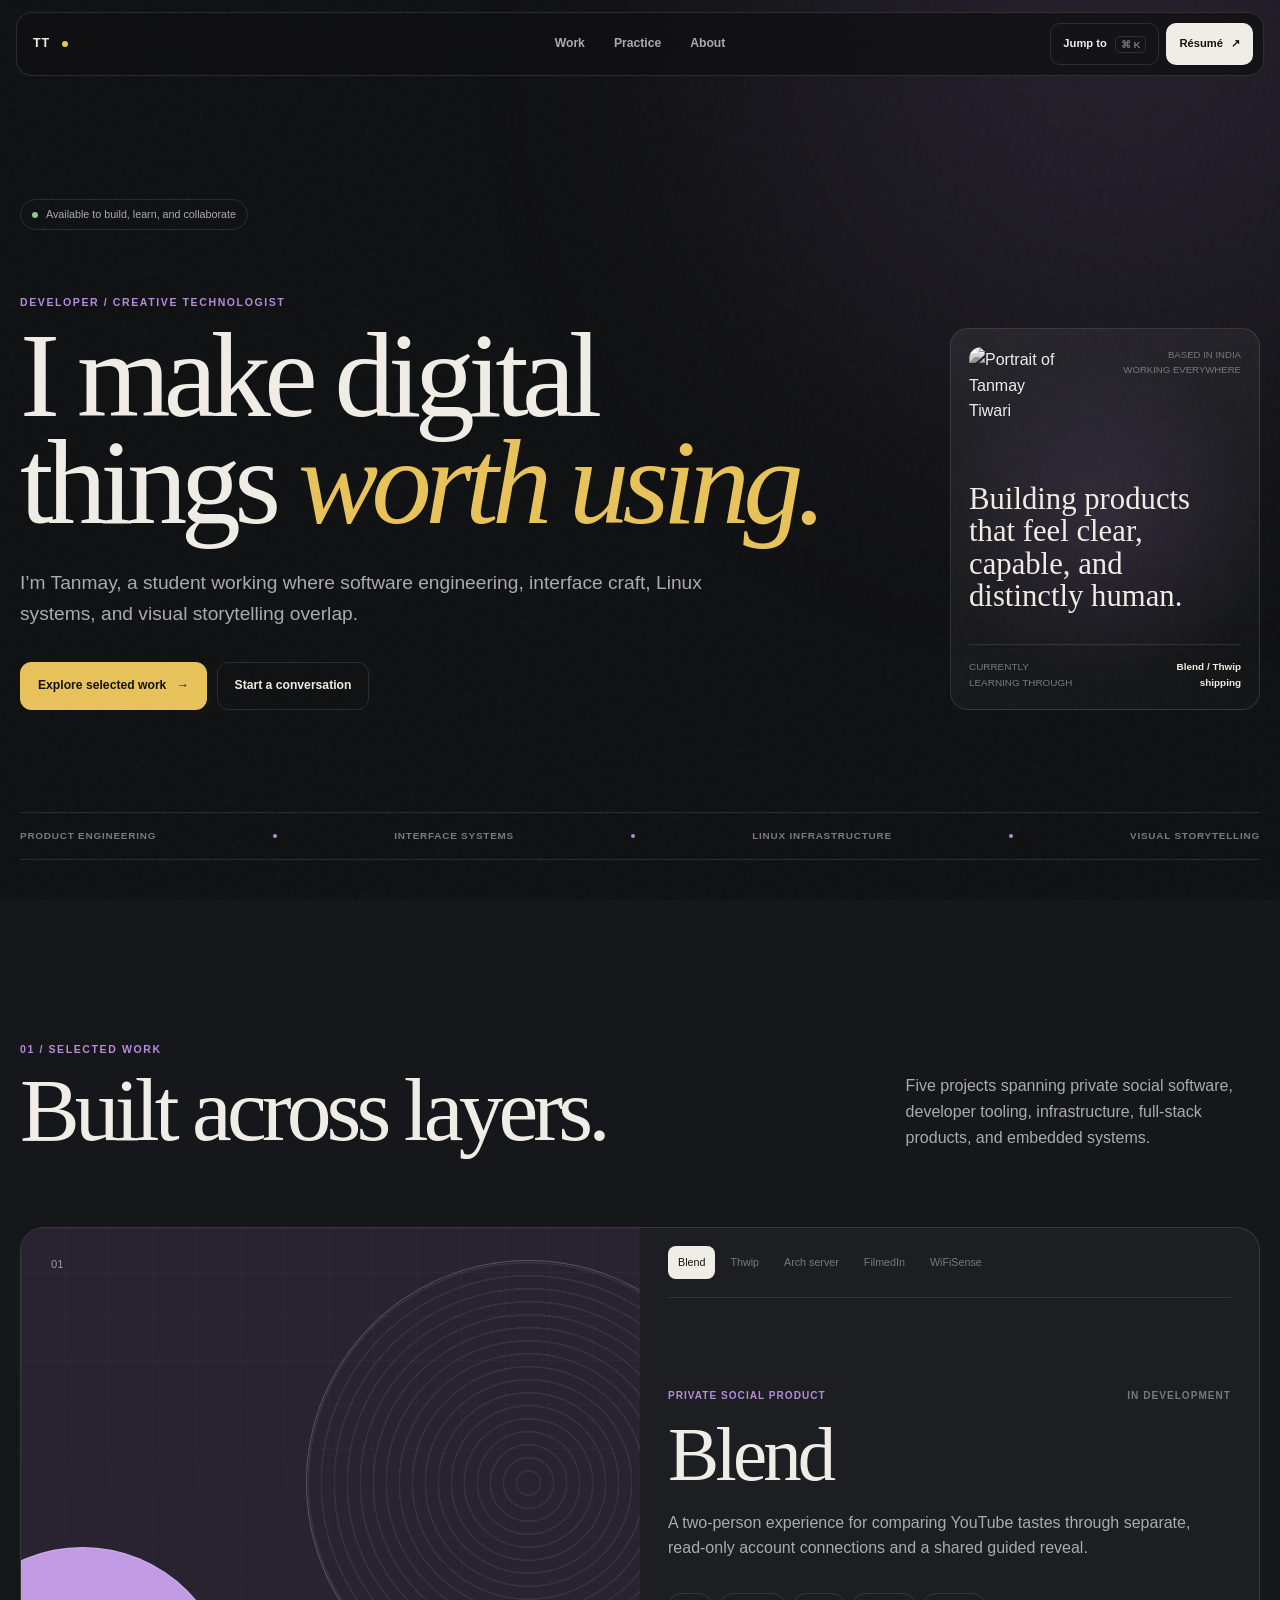
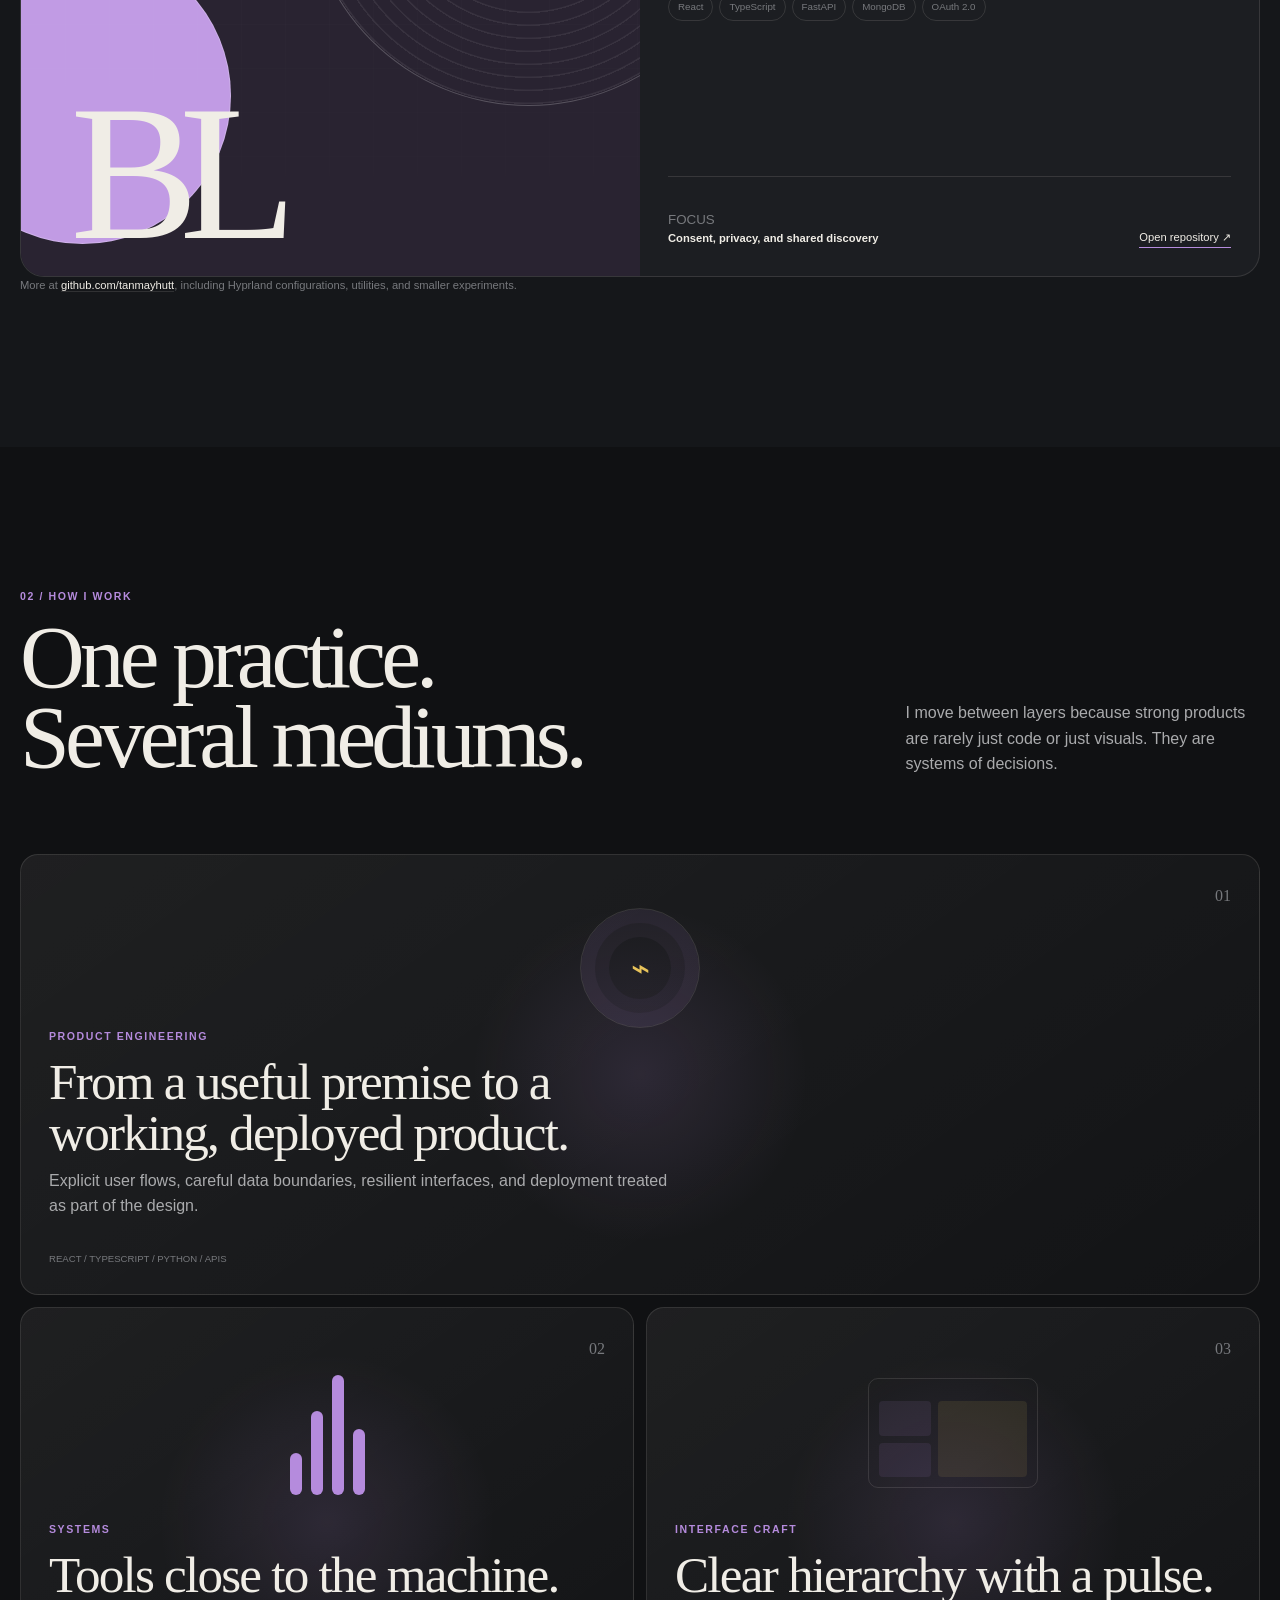
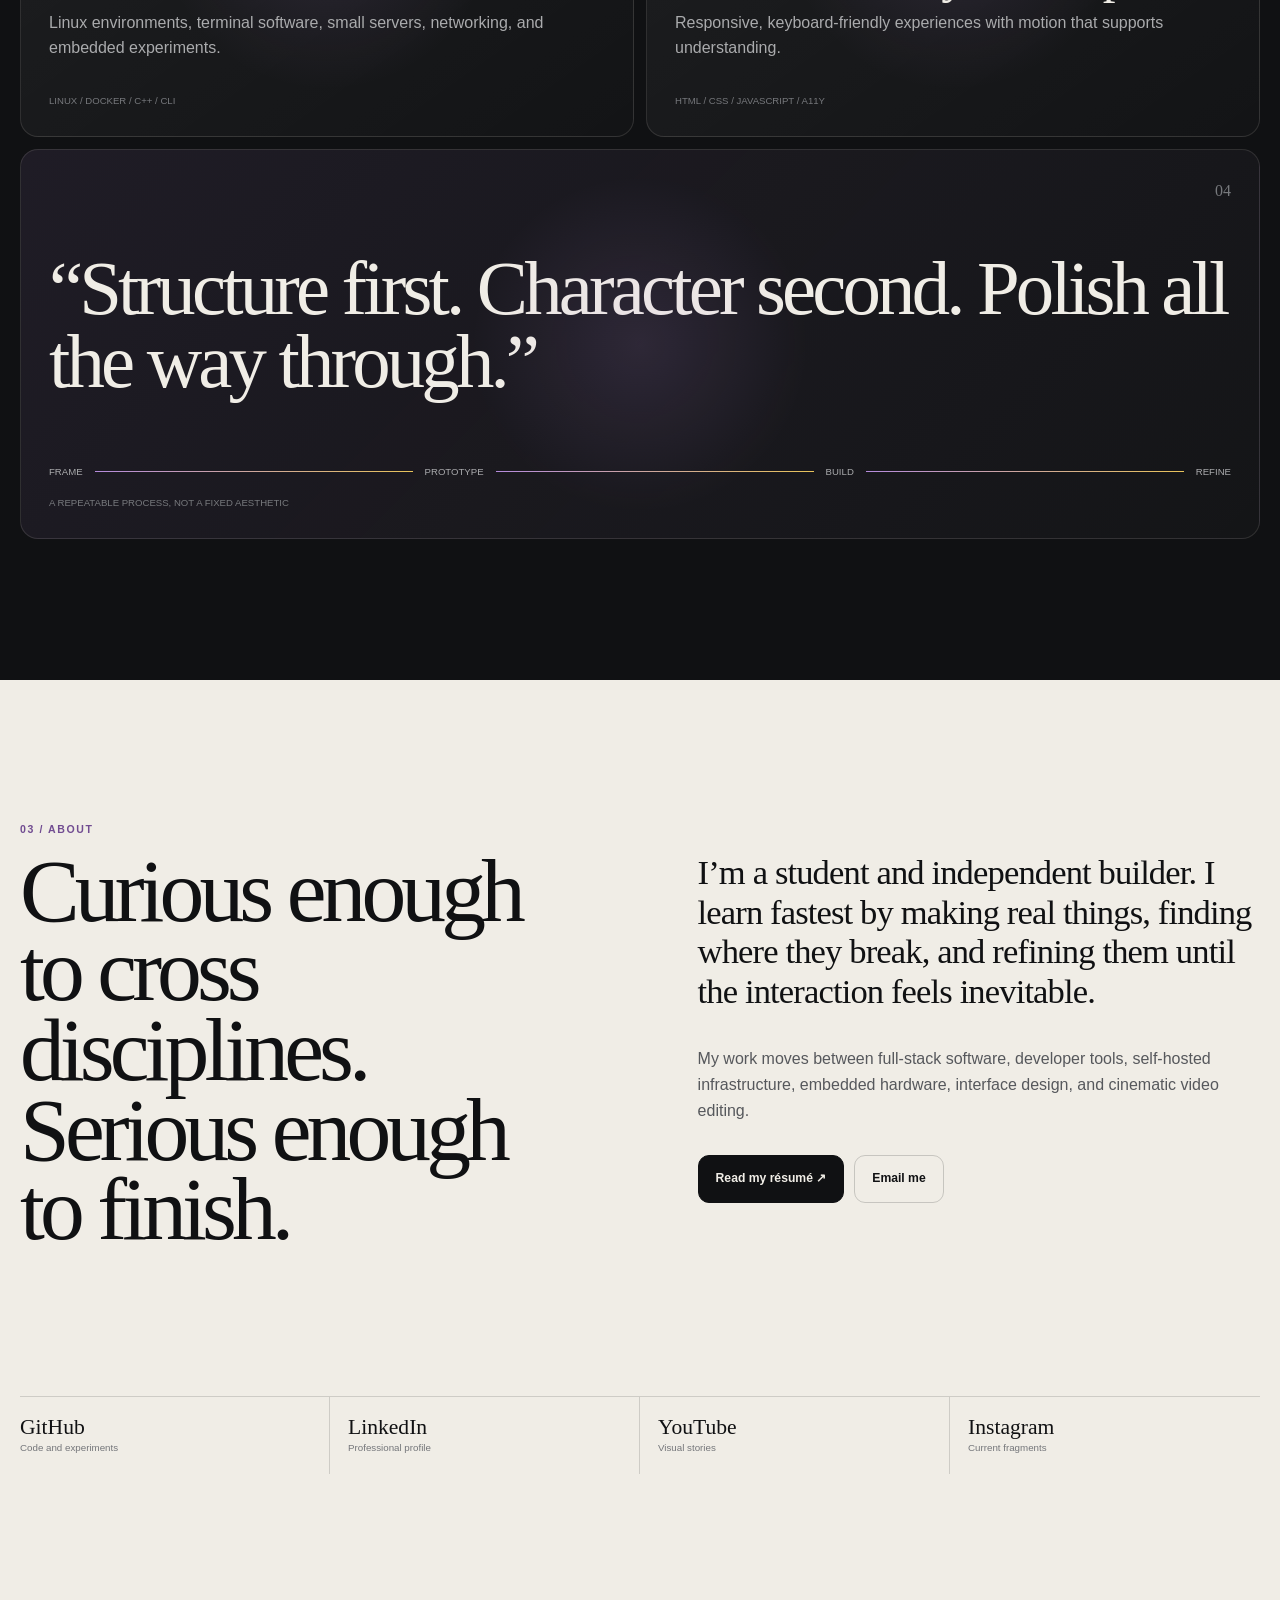
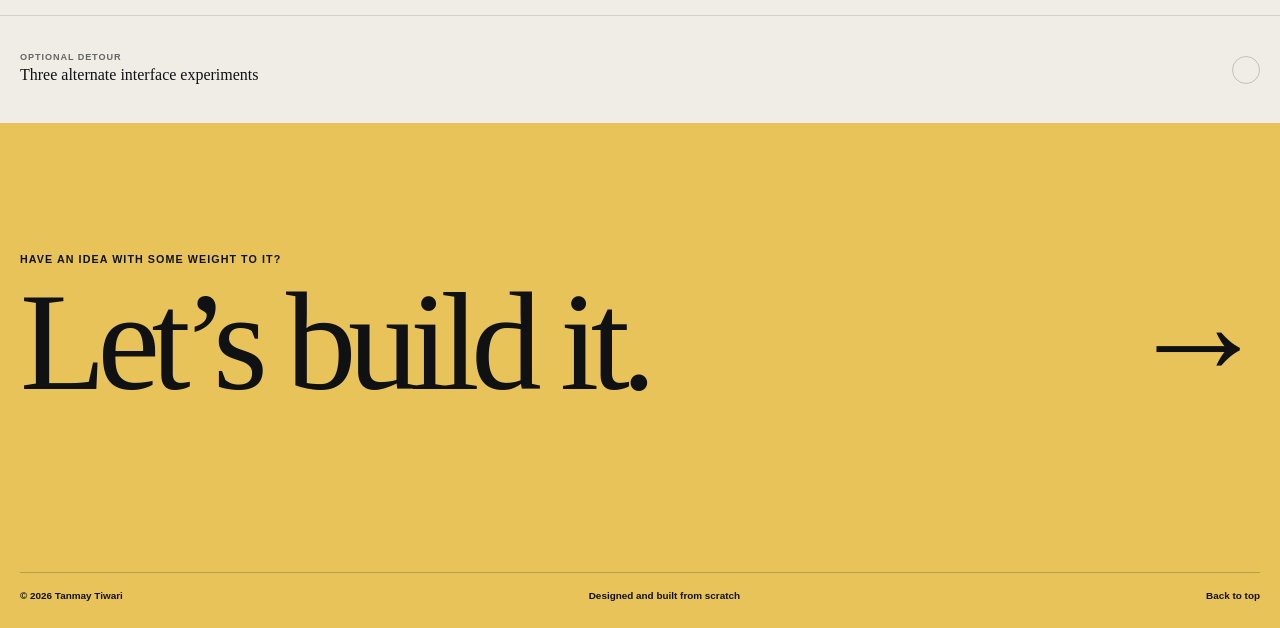
==== commit ef9f1162: "updated project" ====
--- a/index.html
+++ b/index.html
@@ -1,278 +1,10 @@
-<!doctype html>
-<html lang="en">
-<head>
-<meta charset="utf-8">
-<meta name="viewport" content="width=device-width,initial-scale=1">
-<title>Tanmay Tiwari — Developer and creative technologist</title>
-<meta name="description" content="Tanmay Tiwari builds thoughtful software, developer tools, infrastructure, and visual stories.">
-<meta name="theme-color" content="#101113">
-<meta name="color-scheme" content="dark">
-<link rel="canonical" href="https://tanmaytiwari.me/">
-<meta property="og:type" content="website">
-<meta property="og:title" content="Tanmay Tiwari — Developer and creative technologist">
-<meta property="og:description" content="Software, systems, interfaces, and visual work with a point of view.">
-<meta property="og:url" content="https://tanmaytiwari.me/">
-<meta property="og:image" content="https://github.com/tanmayhutt.png?size=1200">
-<meta name="twitter:card" content="summary_large_image">
-<link rel="icon" href="favicon.svg">
-<link rel="stylesheet" href="style.css">
-</head>
-<body>
-<a class="skip" href="#main">Skip to content</a>
-<header class="nav">
-<a class="logo" href="#top">TT <i>
-</i>
-</a>
-<nav aria-label="Primary">
-<a href="#work">Work</a>
-<a href="#practice">Practice</a>
-<a href="#about">About</a>
-</nav>
-<div class="nav-actions">
-<a class="resume" href="https://tanmaytiwari.me/resume/" target="_blank" rel="noopener">Résumé <span>↗</span>
-</a>
-</div>
-</header>
-<main id="main">
-<section class="hero" id="top">
-<div class="hero-grid">
-<div class="hero-copy">
-<p class="eyebrow">Developer / Creative technologist</p>
-<h1>Tanmay Tiwari.<br>
-<em>Software, systems<br>and film.</em>
-</h1>
-<p class="lead">I’m Tanmay, a student working where software engineering, interface craft, Linux systems, and visual storytelling overlap.</p>
-<div class="actions">
-<a class="button primary" href="#work">Explore selected work <span>→</span>
-</a>
-<a class="button quiet" href="mailto:tiwaritanmay1021@gmail.com">Start a conversation</a>
-</div>
-</div>
-<aside class="profile">
-<div class="profile-top">
-<img src="https://github.com/tanmayhutt.png?size=460" alt="Tanmay’s GitHub avatar" width="460" height="460">
-<small>Based in India<br>Working everywhere</small>
-</div>
-<p>I write software, run a headless Arch server on an old laptop, and edit videos as @saul.3gp.</p>
-<dl>
-<dt>Currently</dt>
-<dd>Blend / Thwip</dd>
-<dt>Learning through</dt>
-<dd>shipping</dd>
-</dl>
-</aside>
-</div>
-<div class="rail">
-<span>Product engineering</span>
-<i>
-</i>
-<span>Interface systems</span>
-<i>
-</i>
-<span>Linux infrastructure</span>
-<i>
-</i>
-<span>Visual storytelling</span>
-</div>
-</section>
-<section class="section work" id="work">
-<header class="section-head">
-<div>
-<p class="label">01 / Selected work</p>
-<h2>Selected projects.</h2>
-</div>
-<p>Five projects spanning private social software, developer tooling, infrastructure, full-stack products, and embedded systems.</p>
-</header>
-<div class="project-index">
-<article class="project-row" id="project-1">
-<span class="project-number">01</span>
-<div>
-<p class="label">Private social software</p>
-<h3>
-<a href="https://github.com/tanmayhutt/blend" target="_blank" rel="noopener noreferrer">Blend <span aria-hidden="true">↗</span>
-</a>
-</h3>
-<p>Compare YouTube tastes through two separate, read-only account connections and a shared reveal.</p>
-<details>
-<summary>Project notes</summary>
-<p>The account flow includes consent, expiry, disconnection, and deletion.</p>
-</details>
-</div>
-<p class="project-stack">React · TypeScript · FastAPI · MongoDB</p>
-</article>
-<article class="project-row" id="project-2">
-<span class="project-number">02</span>
-<div>
-<p class="label">Developer tooling</p>
-<h3>
-<a href="https://github.com/tanmayhutt/thwip-cli" target="_blank" rel="noopener noreferrer">Thwip <span aria-hidden="true">↗</span>
-</a>
-</h3>
-<p>A terminal interface for finding local coding agents and carrying completed conversation context between providers.</p>
-<details>
-<summary>Project notes</summary>
-<p>The problem: changing coding tools should not mean explaining the project again.</p>
-</details>
-</div>
-<p class="project-stack">Python · Terminal UI</p>
-</article>
-<article class="project-row" id="project-3">
-<span class="project-number">03</span>
-<div>
-<p class="label">Self-hosted infrastructure</p>
-<h3>
-<a href="https://github.com/tanmayhutt/arch-server" target="_blank" rel="noopener noreferrer">Arch server <span aria-hidden="true">↗</span>
-</a>
-</h3>
-<p>An old Lenovo laptop repurposed as a headless Arch Linux node for storage, remote administration, and web delivery.</p>
-<details>
-<summary>Project notes</summary>
-<p>A project about making existing hardware useful again.</p>
-</details>
-</div>
-<p class="project-stack">Arch Linux · Docker · Cloudflare · Tailscale</p>
-</article>
-<article class="project-row" id="project-4">
-<span class="project-number">04</span>
-<div>
-<p class="label">Web application</p>
-<h3>
-<a href="https://github.com/tanmayhutt/FilmedIn" target="_blank" rel="noopener noreferrer">FilmedIn <span aria-hidden="true">↗</span>
-</a>
-</h3>
-<p>Track movies and television, build playlists, and generate wallpapers.</p>
-<details>
-<summary>Project notes</summary>
-<p>Combines media discovery with personal collections and account flows.</p>
-</details>
-</div>
-<p class="project-stack">React · Express · MongoDB · TMDB</p>
-</article>
-<article class="project-row" id="project-5">
-<span class="project-number">05</span>
-<div>
-<p class="label">Embedded experiment</p>
-<h3>
-<a href="https://github.com/tanmayhutt/WiFiSense" target="_blank" rel="noopener noreferrer">WiFiSense <span aria-hidden="true">↗</span>
-</a>
-</h3>
-<p>ESP8266 firmware exploring room-presence detection using changes in Wi-Fi signal strength.</p>
-<details>
-<summary>Project notes</summary>
-<p>An experiment in statistical filtering, not a claim of production-grade detection.</p>
-</details>
-</div>
-<p class="project-stack">C++ · ESP8266 · Signal processing</p>
-</article>
-</div>
-<p class="archive">More at <a href="https://github.com/tanmayhutt?tab=repositories" target="_blank" rel="noopener">github.com/tanmayhutt</a>, including Hyprland configurations, utilities, and smaller experiments.</p>
-</section>
-<section class="section practice" id="practice">
-<header class="section-head">
-<div>
-<p class="label">02 / How I work</p>
-<h2>What I work on.</h2>
-</div>
-<p>These interests meet in the projects above. I am still a student, and this is a record of what I am learning by building.</p>
-</header>
-<div class="bento">
-<article class="tile wide">
-<span>01</span>
-<div>
-<p class="label">Product engineering</p>
-<h3>Web applications.</h3>
-<p>Explicit user flows, careful data boundaries, resilient interfaces, and deployment treated as part of the design.</p>
-</div>
-<small>React / TypeScript / Python / APIs</small>
-</article>
-<article class="tile">
-<span>02</span>
-<div>
-<p class="label">Systems</p>
-<h3>Linux and small hardware.</h3>
-<p>Linux environments, terminal software, small servers, networking, and embedded experiments.</p>
-</div>
-<small>Linux / Docker / C++ / CLI</small>
-</article>
-<article class="tile">
-<span>03</span>
-<div>
-<p class="label">Interface craft</p>
-<h3>Web interfaces.</h3>
-<p>Responsive, keyboard-friendly experiences with motion that supports understanding.</p>
-</div>
-<small>HTML / CSS / JavaScript / A11y</small>
-</article>
-</div>
-</section>
-<section class="section about" id="about">
-<div class="reveal">
-<p class="label">03 / About</p>
-<h2>Away from the editor.</h2>
-</div>
-<div class="about-copy">
-<p class="about-lead">Alongside software, I edit cinematic videos as @saul.3gp. Film gives me another way to work with timing, sound, and composition.</p>
-<p>My work moves between full-stack software, developer tools, self-hosted infrastructure, embedded hardware, interface design, and cinematic video editing.</p>
-<div class="actions">
-<a class="button primary dark" href="https://tanmaytiwari.me/resume/" target="_blank" rel="noopener">Read my résumé ↗</a>
-<a class="button quiet dark" href="mailto:tiwaritanmay1021@gmail.com">Email me</a>
-</div>
-</div>
-<div class="social">
-<a href="https://github.com/tanmayhutt" target="_blank" rel="noopener">
-<b>GitHub</b>
-<small>Code and experiments</small>
-</a>
-<a href="https://www.linkedin.com/in/tanmay-tiwari-72719526a/" target="_blank" rel="noopener">
-<b>LinkedIn</b>
-<small>Professional profile</small>
-</a>
-<a href="https://www.youtube.com/@saul.3gp" target="_blank" rel="noopener">
-<b>YouTube</b>
-<small>Visual stories</small>
-</a>
-<a href="https://www.instagram.com/tanmayhutt/" target="_blank" rel="noopener">
-<b>Instagram</b>
-<small>Current fragments</small>
-</a>
-</div>
-</section>
-<section class="labs">
-<details class="reveal">
-<summary>
-<span>
-<small>Optional detour</small>Three alternate interface experiments</span>
-<i>
-</i>
-</summary>
-<div>
-<a href="https://tanmayhutt.github.io/linux-desk/" target="_blank" rel="noopener">
-<b>01 / Linux desk</b>
-<small>Window management and terminal interactions</small>
-</a>
-<a href="https://tanmayhutt.github.io/spotify-desk/" target="_blank" rel="noopener">
-<b>02 / Spotify desk</b>
-<small>Media-player navigation and audio</small>
-</a>
-<a href="https://tanmayhutt.github.io/nokia-desk/" target="_blank" rel="noopener">
-<b>03 / Nokia desk</b>
-<small>Device interaction and playable Snake</small>
-</a>
-</div>
-</details>
-</section>
-</main>
-<footer class="footer">
-<p>Projects, questions, or a conversation</p>
-<a href="mailto:tiwaritanmay1021@gmail.com">Get in touch. <span>→</span>
-</a>
-<div>
-<span>© <i data-year>2026</i> Tanmay Tiwari</span>
-<span>Personal portfolio</span>
-<a href="#top">Back to top</a>
-</div>
-</footer>
-<script src="script.js">
-</script>
-</body>
-</html>
+<!doctype html><html lang="en"><head><meta charset="utf-8"><meta name="viewport" content="width=device-width,initial-scale=1"><title>Tanmay Tiwari — Developer and creative technologist</title><meta name="description" content="Tanmay Tiwari builds thoughtful software, developer tools, infrastructure, and visual stories."><meta name="theme-color" content="#101113"><meta name="color-scheme" content="dark"><link rel="canonical" href="https://tanmaytiwari.me/"><meta property="og:type" content="website"><meta property="og:title" content="Tanmay Tiwari — Developer and creative technologist"><meta property="og:description" content="Software, systems, interfaces, and visual work with a point of view."><meta property="og:url" content="https://tanmaytiwari.me/"><meta property="og:image" content="https://github.com/tanmayhutt.png?size=1200"><meta name="twitter:card" content="summary_large_image"><link rel="icon" href="favicon.svg"><link rel="stylesheet" href="style.css"></head>
+<body><a class="skip" href="#main">Skip to content</a><div class="progress"><i data-progress></i></div><div class="glow"></div>
+<header class="nav" data-header><a class="logo" href="#top">TT <i></i></a><nav aria-label="Primary"><a href="#work">Work</a><a href="#practice">Practice</a><a href="#about">About</a></nav><div class="nav-actions"><button data-command-open>Jump to <kbd>⌘ K</kbd></button><a class="resume" href="https://tanmaytiwari.me/resume/" target="_blank" rel="noopener">Résumé <span>↗</span></a></div></header>
+<main id="main"><section class="hero" id="top"><div class="status reveal"><i></i>Available to build, learn, and collaborate</div><div class="hero-grid"><div class="hero-copy reveal"><p class="eyebrow">Developer / Creative technologist</p><h1>I make digital things <em>worth using.</em></h1><p class="lead">I’m Tanmay, a student working where software engineering, interface craft, Linux systems, and visual storytelling overlap.</p><div class="actions"><a class="button primary" data-magnetic href="#work">Explore selected work <span>→</span></a><a class="button quiet" href="mailto:tiwaritanmay1021@gmail.com">Start a conversation</a></div></div><aside class="profile card reveal"><div class="profile-top"><img src="https://github.com/tanmayhutt.png?size=460" alt="Portrait of Tanmay Tiwari" width="460" height="460"><small>Based in India<br>Working everywhere</small></div><p>Building products that feel clear, capable, and distinctly human.</p><dl><dt>Currently</dt><dd>Blend / Thwip</dd><dt>Learning through</dt><dd>shipping</dd></dl></aside></div><div class="rail reveal"><span>Product engineering</span><i></i><span>Interface systems</span><i></i><span>Linux infrastructure</span><i></i><span>Visual storytelling</span></div></section>
+<section class="section work" id="work"><header class="section-head reveal"><div><p class="label">01 / Selected work</p><h2>Built across layers.</h2></div><p>Five projects spanning private social software, developer tooling, infrastructure, full-stack products, and embedded systems.</p></header><div class="stage reveal"><div class="visual" data-project-visual="blend" aria-hidden="true"><div class="grid"></div><i class="orb a"></i><i class="orb b"></i><span data-visual-index>01</span><strong data-visual-mark>BL</strong></div><div class="panel"><div class="tabs" role="tablist"><button role="tab" aria-selected="true" data-project="blend">Blend</button><button role="tab" aria-selected="false" data-project="thwip">Thwip</button><button role="tab" aria-selected="false" data-project="server">Arch server</button><button role="tab" aria-selected="false" data-project="filmedin">FilmedIn</button><button role="tab" aria-selected="false" data-project="wifisense">WiFiSense</button></div><article class="detail" aria-live="polite"><div class="detail-top"><p data-project-type>Private social product</p><span data-project-status>In development</span></div><h3 data-project-title>Blend</h3><p class="desc" data-project-description>A two-person experience for comparing YouTube tastes through separate, read-only account connections and a shared guided reveal.</p><ul data-project-tags><li>React</li><li>TypeScript</li><li>FastAPI</li><li>MongoDB</li><li>OAuth 2.0</li></ul><footer><p><small>Focus</small><b data-project-focus>Consent, privacy, and shared discovery</b></p><a data-project-link href="https://github.com/tanmayhutt/blend" target="_blank" rel="noopener">Open repository ↗</a></footer></article></div></div><p class="archive reveal">More at <a href="https://github.com/tanmayhutt?tab=repositories" target="_blank" rel="noopener">github.com/tanmayhutt</a>, including Hyprland configurations, utilities, and smaller experiments.</p></section>
+<section class="section practice" id="practice"><header class="section-head reveal"><div><p class="label">02 / How I work</p><h2>One practice.<br>Several mediums.</h2></div><p>I move between layers because strong products are rarely just code or just visuals. They are systems of decisions.</p></header><div class="bento"><article class="tile wide card reveal"><span>01</span><div class="rings">⌁</div><div><p class="label">Product engineering</p><h3>From a useful premise to a working, deployed product.</h3><p>Explicit user flows, careful data boundaries, resilient interfaces, and deployment treated as part of the design.</p></div><small>React / TypeScript / Python / APIs</small></article><article class="tile card reveal"><span>02</span><div class="signal"><i></i><i></i><i></i><i></i></div><div><p class="label">Systems</p><h3>Tools close to the machine.</h3><p>Linux environments, terminal software, small servers, networking, and embedded experiments.</p></div><small>Linux / Docker / C++ / CLI</small></article><article class="tile card reveal"><span>03</span><div class="mini"><i></i><i></i><i></i></div><div><p class="label">Interface craft</p><h3>Clear hierarchy with a pulse.</h3><p>Responsive, keyboard-friendly experiences with motion that supports understanding.</p></div><small>HTML / CSS / JavaScript / A11y</small></article><article class="tile quote wide card reveal"><span>04</span><blockquote>“Structure first. Character second. Polish all the way through.”</blockquote><div class="timeline"><span>Frame</span><i></i><span>Prototype</span><i></i><span>Build</span><i></i><span>Refine</span></div><small>A repeatable process, not a fixed aesthetic</small></article></div></section>
+<section class="section about" id="about"><div class="reveal"><p class="label">03 / About</p><h2>Curious enough to cross disciplines. Serious enough to finish.</h2></div><div class="about-copy reveal"><p class="about-lead">I’m a student and independent builder. I learn fastest by making real things, finding where they break, and refining them until the interaction feels inevitable.</p><p>My work moves between full-stack software, developer tools, self-hosted infrastructure, embedded hardware, interface design, and cinematic video editing.</p><div class="actions"><a class="button primary dark" href="https://tanmaytiwari.me/resume/" target="_blank" rel="noopener">Read my résumé ↗</a><a class="button quiet dark" href="mailto:tiwaritanmay1021@gmail.com">Email me</a></div></div><div class="social reveal"><a href="https://github.com/tanmayhutt" target="_blank" rel="noopener"><b>GitHub</b><small>Code and experiments</small></a><a href="https://www.linkedin.com/in/tanmay-tiwari-72719526a/" target="_blank" rel="noopener"><b>LinkedIn</b><small>Professional profile</small></a><a href="https://www.youtube.com/@saul.3gp" target="_blank" rel="noopener"><b>YouTube</b><small>Visual stories</small></a><a href="https://www.instagram.com/tanmayhutt/" target="_blank" rel="noopener"><b>Instagram</b><small>Current fragments</small></a></div></section>
+<section class="labs"><details class="reveal"><summary><span><small>Optional detour</small>Three alternate interface experiments</span><i></i></summary><div><a href="https://tanmayhutt.github.io/linux-desk/" target="_blank" rel="noopener"><b>01 / Linux desk</b><small>Window management and terminal interactions</small></a><a href="https://tanmayhutt.github.io/spotify-desk/" target="_blank" rel="noopener"><b>02 / Spotify desk</b><small>Media-player navigation and audio</small></a><a href="https://tanmayhutt.github.io/nokia-desk/" target="_blank" rel="noopener"><b>03 / Nokia desk</b><small>Device interaction and playable Snake</small></a></div></details></section></main>
+<footer class="footer"><p>Have an idea with some weight to it?</p><a href="mailto:tiwaritanmay1021@gmail.com">Let’s build it. <span>→</span></a><div><span>© <i data-year>2026</i> Tanmay Tiwari</span><span>Designed and built from scratch</span><a href="#top">Back to top</a></div></footer>
+<dialog data-command><div class="command"><header><span>Quick navigation</span><button data-command-close>Esc</button></header><a href="#work"><i>01</i>Selected work<kbd>W</kbd></a><a href="#practice"><i>02</i>Practice<kbd>P</kbd></a><a href="#about"><i>03</i>About<kbd>A</kbd></a><a href="https://tanmaytiwari.me/resume/" target="_blank"><i>↗</i>Résumé<kbd>R</kbd></a><a href="mailto:tiwaritanmay1021@gmail.com"><i>↗</i>Email<kbd>E</kbd></a></div></dialog><script src="script.js"></script></body></html>
--- a/style.css
+++ b/style.css
@@ -1,108 +1,10 @@
-:root {
-  --ink: #242b34;
-  --panel: #2d3540;
-  --paper: #f0ede6;
-  --muted: #c0c4ca;
-  --purple: #cfaae9;
-  --yellow: #e8c35a;
-  --line: #59616b;
-  --max: 1120px;
-  --serif: "Iowan Old Style", Palatino, Georgia, serif;
-  --sans: -apple-system, BlinkMacSystemFont, "Segoe UI", sans-serif;
-}
-* { box-sizing: border-box; }
-html { scroll-behavior: smooth; scroll-padding-top: 2rem; }
-body { margin: 0; background: var(--ink); color: var(--paper); font: 17px/1.65 var(--sans); }
-a { color: inherit; text-underline-offset: .22em; }
-p, h1, h2, h3, dl { margin-top: 0; }
-a:hover { color: var(--yellow); }
-:focus-visible { outline: 3px solid var(--yellow); outline-offset: 5px; }
-.skip { position: absolute; top: -100px; left: 1rem; padding: .7rem; background: var(--paper); color: var(--ink); z-index: 10; }
-.skip:focus { top: 1rem; }
-.nav { width: min(calc(100% - 40px), var(--max)); margin: auto; min-height: 88px; border-bottom: 1px solid var(--line); display: flex; flex-wrap: wrap; align-items: center; justify-content: space-between; gap: 1rem; }
-.nav a { text-decoration: none; padding: 10px 0; }
-.logo { font-weight: 800; letter-spacing: .08em; }
-.nav nav { display: flex; gap: clamp(1rem, 3vw, 2rem); }
-.nav nav a, .resume { font-size: .9rem; }
-.resume { border-bottom: 1px solid var(--purple); }
-.hero { width: min(calc(100% - 40px), var(--max)); margin: auto; padding: clamp(3rem, 7vw, 6rem) 0 0; }
-.hero-grid { display: grid; grid-template-columns: minmax(0, 1.6fr) minmax(240px, .7fr); gap: clamp(2rem, 6vw, 5rem); align-items: center; }
-.eyebrow, .label { color: var(--purple); font-size: .78rem; letter-spacing: .06em; }
-h1, h2, h3 { font-family: var(--serif); font-weight: 400; letter-spacing: -.035em; line-height: 1.08; }
-h1 { font-size: clamp(2.8rem, 6vw, 5rem); margin-bottom: 1.5rem; }
-h1 em { color: var(--yellow); font-weight: 400; }
-.lead { max-width: 630px; color: var(--muted); }
-.actions { display: flex; flex-wrap: wrap; gap: .8rem; margin-top: 1.5rem; }
-.button { display: inline-flex; align-items: center; gap: .6rem; min-height: 46px; padding: .65rem 1rem; border: 1px solid var(--line); text-decoration: none; font-size: .88rem; }
-.primary { background: var(--yellow); color: var(--ink); border-color: var(--yellow); }
-.primary:hover { color: var(--ink); background: var(--paper); }
-.quiet:hover { border-color: var(--paper); }
-.profile { padding-left: 1.5rem; border-left: 1px solid var(--line); }
-.profile-top { display: flex; align-items: center; justify-content: space-between; gap: 1rem; }
-.profile img { width: 88px; height: 88px; flex: 0 0 88px; object-fit: cover; }
-.profile-top small { color: var(--muted); font-size: .75rem; }
-.profile > p { margin: 1.5rem 0; font-size: .95rem; }
-.profile dl { display: grid; grid-template-columns: 1fr 1fr; font-size: .75rem; gap: .4rem; }
-.profile dt { color: var(--muted); }
-.profile dd { margin: 0; text-align: right; }
-.rail { display: flex; flex-wrap: wrap; gap: .8rem 2rem; padding: 1.3rem 0; margin-top: 3rem; border-block: 1px solid var(--line); font-size: .8rem; color: var(--muted); }
-.rail i { display: none; }
-.section { padding: clamp(3.5rem, 7vw, 6rem) max(20px, calc((100% - var(--max))/2)); }
-.section-head { display: grid; grid-template-columns: 1fr 1fr; gap: 2rem; align-items: end; margin-bottom: 2.5rem; }
-.section-head h2, .about h2 { font-size: clamp(2.1rem, 4vw, 3.5rem); margin: 0; }
-.section-head > p { color: var(--muted); margin: 0; }
-.project-index { border-top: 1px solid var(--line); }
-.project-row { display: grid; grid-template-columns: 35px minmax(0, 1fr) 190px; gap: 1.5rem; padding: 2rem 0; border-bottom: 1px solid var(--line); }
-.project-number, .project-stack { color: var(--muted); font-size: .85rem; }
-.project-row h3 { font-size: 2.2rem; margin-bottom: .8rem; }
-.project-row h3 a { text-decoration: none; }
-.project-row h3 a span { font: 1rem var(--sans); }
-.project-row p { max-width: 660px; }
-.project-row .label { margin-bottom: .5rem; }
-.project-row details { font-size: .9rem; color: var(--muted); }
-summary { cursor: pointer; padding: .6rem 0; }
-summary:hover { color: var(--yellow); }
-.project-row details p { margin: .6rem 0 0; }
-.project-stack { padding-top: 1.9rem; }
-.archive { margin-top: 1.5rem; color: var(--muted); font-size: .9rem; }
-.practice { background: var(--panel); }
-.bento { display: grid; grid-template-columns: repeat(3, minmax(0, 1fr)); gap: 2rem; }
-.tile { border-top: 1px solid var(--line); padding-top: 1.2rem; }
-.tile > span { display: none; }
-.tile h3 { font-size: 1.7rem; }
-.tile p:not(.label), .tile small { color: var(--muted); font-size: .92rem; }
-.tile small { font-size: .8rem; }
-.about { background: var(--paper); color: var(--ink); display: grid; grid-template-columns: 1fr 1.3fr; gap: 2rem 4rem; }
-.about .label { color: #64427f; }
-.about-lead { font: 1.5rem/1.4 var(--serif); }
-.about .primary { background: var(--ink); color: var(--paper); border-color: var(--ink); }
-.about a:hover, .labs a:hover, .labs summary:hover { color: #64427f; }
-.about .primary:hover { background: #3e4856; color: white; }
-.about :focus-visible, .labs :focus-visible { outline-color: #64427f; }
-.social { grid-column: 1/-1; display: grid; grid-template-columns: repeat(4, 1fr); border-top: 1px solid #92969c; }
-.social a { padding: 1rem 0; display: flex; flex-direction: column; text-decoration: none; }
-.social small { color: #50565e; font-size: .8rem; }
-.labs { background: var(--paper); color: var(--ink); padding: 1rem max(20px, calc((100% - var(--max))/2)); }
-.labs summary small { display: block; color: #50565e; }
-.labs details > div { display: grid; grid-template-columns: repeat(3, 1fr); gap: 1.5rem; padding: 1rem 0; }
-.labs a { display: flex; flex-direction: column; text-decoration: none; font-size: .9rem; }
-.footer { padding: 3rem max(20px, calc((100% - var(--max))/2)) 1.5rem; background: var(--yellow); color: var(--ink); }
-.footer > a { font: clamp(2.8rem, 6vw, 5rem)/1.2 var(--serif); }
-.footer a:hover { color: #64427f; }
-.footer > div { display: flex; flex-wrap: wrap; justify-content: space-between; gap: 1rem; border-top: 1px solid #736438; margin-top: 3rem; padding-top: 1rem; font-size: .8rem; }
-.footer i { font-style: normal; }
-@media(max-width: 760px) {
-  .hero-grid, .section-head, .about { grid-template-columns: 1fr; }
-  .profile { padding: 1.5rem 0 0; border-left: 0; border-top: 1px solid var(--line); max-width: 450px; }
-  .project-row { grid-template-columns: 25px minmax(0, 1fr); gap: 1rem; }
-  .project-stack { grid-column: 2; padding: 0; margin: 0; }
-  .bento { grid-template-columns: 1fr; }
-  .social { grid-template-columns: 1fr 1fr; }
-  .labs details > div { grid-template-columns: 1fr; }
-}
-@media(max-width: 400px) {
-  .nav { gap: .5rem; padding: .75rem 0; }
-  .nav nav { gap: .8rem; }
-  .nav nav a, .resume { font-size: .8rem; }
-}
-@media(prefers-reduced-motion: reduce) { html { scroll-behavior: auto; } }
+:root{--ink:#101113;--ink2:#15171a;--panel:#1c1e22;--paper:#f0ede6;--muted:#aaabad;--quiet:#77797d;--purple:#b58bdd;--yellow:#e8c35a;--line:rgba(240,237,230,.12);--serif:"Iowan Old Style",Palatino,Georgia,serif;--sans:Inter,-apple-system,BlinkMacSystemFont,"Segoe UI",sans-serif;--max:1280px}*{box-sizing:border-box}html{scroll-behavior:smooth;scroll-padding-top:7rem}body{margin:0;overflow-x:hidden;background:var(--ink);color:var(--paper);font:16px/1.6 var(--sans);-webkit-font-smoothing:antialiased}body:before{content:"";position:fixed;inset:0;z-index:20;pointer-events:none;opacity:.025;background:url("data:image/svg+xml,%3Csvg viewBox='0 0 180 180' xmlns='http://www.w3.org/2000/svg'%3E%3Cfilter id='n'%3E%3CfeTurbulence type='fractalNoise' baseFrequency='.9' numOctaves='3'/%3E%3C/filter%3E%3Crect width='100%25' height='100%25' filter='url(%23n)'/%3E%3C/svg%3E")}a{color:inherit;text-decoration:none}button{color:inherit;font:inherit}p,h1,h2,h3,blockquote,dl{margin-top:0}:focus-visible{outline:2px solid var(--yellow);outline-offset:4px}.skip{position:fixed;z-index:100;top:1rem;left:1rem;padding:.7rem 1rem;background:var(--paper);color:var(--ink);transform:translateY(-160%)}.skip:focus{transform:none}.progress{position:fixed;z-index:60;top:0;left:0;right:0;height:2px}.progress i{display:block;width:100%;height:100%;background:var(--yellow);transform:scaleX(0);transform-origin:left}.glow{position:fixed;z-index:-1;top:-25vw;right:-15vw;width:55vw;height:55vw;border-radius:50%;background:var(--purple);filter:blur(150px);opacity:.13}
+.nav{position:sticky;z-index:50;top:12px;width:min(calc(100% - 32px),var(--max));height:64px;margin:12px auto 0;padding:0 10px 0 16px;border:1px solid var(--line);border-radius:16px;background:rgba(16,17,19,.76);backdrop-filter:blur(22px);display:flex;align-items:center;justify-content:space-between}.logo{font-size:.78rem;font-weight:800;letter-spacing:.08em}.logo i{display:inline-block;width:6px;height:6px;margin-left:7px;border-radius:50%;background:var(--yellow)}.nav nav{position:absolute;left:50%;transform:translateX(-50%);display:flex;gap:5px}.nav nav a{padding:8px 12px;border-radius:8px;color:var(--muted);font-size:.76rem;font-weight:650}.nav nav a:hover{color:var(--paper);background:#ffffff0b}.nav-actions{display:flex;gap:7px}.nav button,.resume{height:42px;padding:0 12px;border:1px solid var(--line);border-radius:10px;background:transparent;display:flex;align-items:center;gap:8px;font-size:.7rem;font-weight:700;cursor:pointer}.resume{border-color:transparent;background:var(--paper);color:var(--ink)}kbd{padding:2px 5px;border:1px solid var(--line);border-radius:5px;color:var(--quiet);font:600 .6rem var(--sans)}
+.hero{width:min(calc(100% - 40px),var(--max));min-height:calc(100vh - 76px);margin:auto;padding:clamp(4rem,9vw,8rem) 0 2rem;display:flex;flex-direction:column;justify-content:center}.status{align-self:flex-start;margin-bottom:clamp(2.5rem,5vw,5rem);padding:6px 11px;border:1px solid var(--line);border-radius:30px;color:var(--muted);font-size:.67rem}.status i{display:inline-block;width:6px;height:6px;margin-right:8px;border-radius:50%;background:#8bc891;box-shadow:none}.hero-grid{display:grid;grid-template-columns:minmax(0,1.5fr) minmax(310px,.5fr);gap:clamp(2.5rem,8vw,8rem);align-items:end}.eyebrow,.label{color:var(--purple);font-size:.66rem;font-weight:750;letter-spacing:.15em;text-transform:uppercase}.hero h1,.section-head h2,.about h2{font-family:var(--serif);font-weight:400;letter-spacing:-.055em;line-height:.89}.hero h1{max-width:920px;margin:.7rem 0 2rem;font-size:clamp(4.2rem,9.4vw,9rem)}.hero h1 em{color:var(--yellow);font-weight:400}.lead{max-width:690px;color:var(--muted);font-size:clamp(1.03rem,1.5vw,1.24rem)}.actions{display:flex;gap:10px;flex-wrap:wrap;margin-top:2rem}.button{min-height:48px;padding:0 17px;border:1px solid var(--line);border-radius:11px;display:inline-flex;align-items:center;justify-content:center;gap:10px;font-size:.76rem;font-weight:720;transition:.2s}.primary{border-color:var(--yellow);background:var(--yellow);color:var(--ink)}.quiet:hover{background:#ffffff0b}.card{position:relative;overflow:hidden;border:1px solid var(--line);border-radius:18px;background:linear-gradient(145deg,#ffffff10,#ffffff04)}.card:before{content:"";position:absolute;inset:0;pointer-events:none;background:radial-gradient(400px circle at var(--mx,50%) var(--my,50%),rgba(181,139,221,.13),transparent 42%)}.profile{padding:18px}.profile-top{position:relative;display:flex;justify-content:space-between}.profile img{width:88px;height:88px;flex:0 0 88px;aspect-ratio:1;object-fit:cover;border-radius:12px;filter:grayscale(1)}.profile-top small{color:var(--quiet);font-size:.6rem;text-align:right;text-transform:uppercase}.profile>p{position:relative;margin:3rem 0 2rem;font:400 clamp(1.5rem,2.4vw,2.2rem)/1.05 var(--serif)}.profile dl{position:relative;margin:0;padding-top:14px;border-top:1px solid var(--line);display:grid;grid-template-columns:1fr 1fr;font-size:.62rem}.profile dt{color:var(--quiet);text-transform:uppercase}.profile dd{margin:0;text-align:right;font-weight:700}.rail{margin-top:clamp(4rem,8vw,7rem);padding:15px 0;border-block:1px solid var(--line);display:flex;align-items:center;justify-content:space-between;gap:18px;color:var(--quiet);font-size:.62rem;font-weight:700;letter-spacing:.08em;text-transform:uppercase;white-space:nowrap}.rail i{width:4px;height:4px;border-radius:50%;background:var(--purple)}
+.section{padding:clamp(6rem,11vw,10rem) max(20px,calc((100vw - var(--max))/2))}.section-head{margin-bottom:clamp(3rem,6vw,5rem);display:grid;grid-template-columns:1.3fr .55fr;gap:3rem;align-items:end}.section-head h2,.about h2{margin:.8rem 0 0;font-size:clamp(3.6rem,7vw,7rem)}.section-head>p{margin:0;color:var(--muted)}.work{background:var(--ink2)}.stage{min-height:650px;border:1px solid var(--line);border-radius:24px;overflow:hidden;display:grid;grid-template-columns:1fr 1fr;background:var(--panel)}.visual{position:relative;isolation:isolate;overflow:hidden;min-height:620px;background:#292331;transition:background .45s}.grid{position:absolute;inset:0;opacity:.25;background-image:linear-gradient(var(--line) 1px,transparent 1px),linear-gradient(90deg,var(--line) 1px,transparent 1px);background-size:44px 44px;mask-image:linear-gradient(#000,transparent)}.orb{position:absolute;border:1px solid #ffffff38;border-radius:50%;transition:.7s cubic-bezier(.2,.8,.2,1)}.orb.a{width:72%;aspect-ratio:1;top:5%;right:-18%;background:repeating-radial-gradient(circle,transparent 0 11px,#ffffff12 12px 13px)}.orb.b{width:48%;aspect-ratio:1;bottom:5%;left:-14%;background:var(--purple);mix-blend-mode:screen}.visual>span{position:absolute;top:28px;left:30px;color:#ffffff88;font-size:.7rem}.visual>strong{position:absolute;left:8%;bottom:4%;font:400 clamp(7rem,15vw,13rem)/.8 var(--serif);letter-spacing:-.1em}.visual[data-project-visual=thwip]{background:#25232b}.visual[data-project-visual=thwip] .a{transform:translate(-30%,45%) scale(.75);border-radius:10%}.visual[data-project-visual=thwip] .b{transform:translate(130%,-90%) scale(.5)}.visual[data-project-visual=server]{background:#1c2b30}.visual[data-project-visual=server] .a{transform:translate(-48%,28%) scale(1.2)}.visual[data-project-visual=server] .b{background:var(--yellow);transform:translate(125%,-12%) scale(.42)}.visual[data-project-visual=filmedin]{background:#33242b}.visual[data-project-visual=filmedin] .a{transform:translate(-15%,92%) scale(1.35)}.visual[data-project-visual=filmedin] .b{transform:translate(120%,-130%) scale(.9)}.visual[data-project-visual=wifisense]{background:#1d292f}.visual[data-project-visual=wifisense] .a{transform:translate(-30%,52%) scale(1.65)}.visual[data-project-visual=wifisense] .b{background:transparent;transform:translate(110%,-55%) scale(.7);box-shadow:0 0 0 20px #b58bdd18,0 0 0 44px #b58bdd0d}.panel{padding:18px 28px 28px;display:flex;flex-direction:column}.tabs{display:flex;gap:5px;padding-bottom:18px;border-bottom:1px solid var(--line);overflow:auto}.tabs button{flex:none;padding:8px 10px;border:0;border-radius:8px;background:transparent;color:var(--quiet);font-size:.67rem;cursor:pointer}.tabs button[aria-selected=true]{background:var(--paper);color:var(--ink)}.detail{flex:1;padding-top:clamp(3rem,7vw,7rem);display:flex;flex-direction:column}.detail-top{display:flex;justify-content:space-between;color:var(--purple);font-size:.63rem;font-weight:700;text-transform:uppercase;letter-spacing:.1em}.detail-top p{margin:0}.detail-top span{color:var(--quiet)}.detail h3{margin:1rem 0 1.3rem;font:400 clamp(3rem,6vw,5.8rem)/.9 var(--serif);letter-spacing:-.05em}.desc{color:var(--muted)}.detail ul{display:flex;flex-wrap:wrap;gap:6px;margin:1rem 0;padding:0;list-style:none}.detail li{padding:5px 9px;border:1px solid var(--line);border-radius:20px;color:var(--quiet);font-size:.61rem}.detail footer{margin-top:auto;padding-top:2rem;border-top:1px solid var(--line);display:flex;justify-content:space-between;align-items:end;gap:20px}.detail footer p{margin:0;display:flex;flex-direction:column}.detail footer small{color:var(--quiet);text-transform:uppercase}.detail footer b,.detail footer a{font-size:.7rem}.detail footer a{border-bottom:1px solid var(--purple)}.archive{color:var(--quiet);font-size:.7rem}.archive a{color:var(--paper);border-bottom:1px solid var(--line)}
+.bento{display:grid;grid-template-columns:1fr 1fr;gap:12px}.tile{min-height:430px;padding:28px;display:flex;flex-direction:column}.tile.wide{grid-column:span 2;min-height:390px}.tile>span{position:relative;align-self:flex-end;color:var(--quiet);font-family:var(--serif)}.tile>div:last-of-type{position:relative;margin-top:auto}.tile h3{max-width:680px;margin:.6rem 0;font:400 clamp(2rem,4vw,3.6rem)/1 var(--serif);letter-spacing:-.035em}.tile p:not(.label){max-width:620px;color:var(--muted)}.tile>small{position:relative;margin-top:1rem;color:var(--quiet);font-size:.6rem;text-transform:uppercase}.rings{position:relative;width:120px;height:120px;margin:auto!important;border:1px solid var(--line);border-radius:50%;display:grid;place-items:center;color:var(--yellow);font-size:2rem;box-shadow:inset 0 0 0 14px #b58bdd0c,inset 0 0 0 28px #b58bdd0c}.signal{height:120px;margin:auto!important;display:flex;align-items:end;justify-content:center;gap:9px}.signal i{width:12px;border-radius:8px;background:var(--purple);animation:none}.signal i:nth-child(1){height:35%}.signal i:nth-child(2){height:70%;animation-delay:-1s}.signal i:nth-child(3){height:100%;animation-delay:-.4s}.signal i:nth-child(4){height:55%;animation-delay:-1.5s}.mini{width:170px;height:110px;margin:auto!important;padding:22px 10px 10px;border:1px solid var(--line);border-radius:10px;display:grid;grid-template-columns:35% 1fr;gap:7px}.mini i{border-radius:4px;background:#b58bdd18}.mini i:nth-child(2){grid-row:span 2;background:#e8c35a18}.quote{background:linear-gradient(135deg,#b58bdd18,#ffffff05)}blockquote{margin:auto 0!important;font:400 clamp(2.7rem,6vw,6rem)/.95 var(--serif);letter-spacing:-.05em}.timeline{margin:1rem 0 0!important;display:flex;align-items:center;gap:12px;color:var(--muted);font-size:.6rem;text-transform:uppercase}.timeline i{height:1px;flex:1;background:linear-gradient(90deg,var(--purple),var(--yellow))}
+.about{background:var(--paper);color:var(--ink);display:grid;grid-template-columns:1fr 1fr;gap:clamp(3rem,9vw,9rem)}.about .label{color:#714c91}.about-copy{padding-top:2rem}.about-lead{font:400 clamp(1.65rem,2.7vw,2.5rem)/1.15 var(--serif);letter-spacing:-.025em}.about-copy>p:not(.about-lead){color:#56585c}.dark.primary{border-color:var(--ink);background:var(--ink);color:var(--paper)}.dark.quiet{border-color:#1011132e}.social{grid-column:span 2;margin-top:2rem;border-top:1px solid #10111326;display:grid;grid-template-columns:repeat(4,1fr)}.social a{padding:18px 12px 18px 0;border-right:1px solid #10111326;display:flex;flex-direction:column}.social a:not(:first-child){padding-left:18px}.social a:last-child{border:0}.social b{font:400 1.35rem var(--serif)}.social small{color:#74767a;font-size:.61rem}.labs{padding:20px max(20px,calc((100vw - var(--max))/2));background:var(--paper);color:var(--ink);border-top:1px solid #10111322}.labs summary{padding:16px 0;list-style:none;cursor:pointer;display:flex;justify-content:space-between;align-items:center;font-family:var(--serif)}.labs summary small{display:block;color:#777;font:700 .57rem var(--sans);text-transform:uppercase;letter-spacing:.1em}.labs summary>i{width:28px;height:28px;border:1px solid #10111333;border-radius:50%}.labs details>div{display:grid;grid-template-columns:repeat(3,1fr);padding-bottom:18px}.labs details a{padding:14px;border-left:1px solid #10111322;display:flex;flex-direction:column;font-size:.68rem}.labs details small{color:#666}.footer{padding:clamp(5rem,10vw,9rem) max(20px,calc((100vw - var(--max))/2)) 24px;background:var(--yellow);color:var(--ink)}.footer>p{font-size:.67rem;font-weight:750;text-transform:uppercase;letter-spacing:.1em}.footer>a{display:flex;justify-content:space-between;align-items:center;font:400 clamp(4.3rem,11vw,10rem)/.9 var(--serif);letter-spacing:-.06em}.footer>a span{font-family:var(--sans)}.footer>div{margin-top:clamp(6rem,13vw,11rem);padding-top:15px;border-top:1px solid #10111333;display:flex;justify-content:space-between;font-size:.62rem;font-weight:700}.footer i{font-style:normal}
+dialog{width:min(560px,calc(100% - 32px));padding:0;border:1px solid var(--line);border-radius:16px;background:#1b1d21f8;color:var(--paper);box-shadow:0 30px 100px #0009}dialog::backdrop{background:#000a;backdrop-filter:blur(5px)}.command{padding:8px}.command header{padding:8px 8px 14px;display:flex;justify-content:space-between;color:var(--muted);font-size:.68rem}.command header button{border:1px solid var(--line);border-radius:5px;background:transparent;color:var(--quiet)}.command>a{padding:12px;border-radius:8px;display:grid;grid-template-columns:28px 1fr auto;font-size:.78rem}.command>a:hover{background:#ffffff0b}.command>a i{color:var(--purple);font-style:normal;font-size:.62rem}.reveal{opacity:0;transform:translateY(18px);transition:.7s cubic-bezier(.2,.7,.2,1)}.reveal.visible{opacity:1;transform:none}
+@media(max-width:900px){.nav nav{display:none}.hero-grid,.section-head,.stage,.about{grid-template-columns:1fr}.profile{max-width:520px}.visual{min-height:440px}.detail{min-height:520px}.social{grid-column:1;grid-template-columns:1fr 1fr}.bento{grid-template-columns:1fr}.tile.wide{grid-column:1}.rail{justify-content:flex-start;overflow:hidden}}
+@media(max-width:600px){.nav{height:58px;top:8px}.nav button{width:38px;padding:0;font-size:0}.nav button:after{content:"⌘";font-size:.8rem}.nav button kbd{display:none}.resume{height:38px}.hero{width:calc(100% - 32px);padding-top:4rem}.hero h1{font-size:clamp(3.65rem,17vw,5.7rem)}.section{padding-inline:16px}.section-head{gap:1.5rem}.section-head h2,.about h2{font-size:clamp(3.35rem,16vw,5rem)}.stage{border-radius:16px}.visual{min-height:340px}.panel{padding:12px 16px 20px}.detail{min-height:480px;padding-top:3rem}.detail h3{font-size:3.5rem}.detail footer{align-items:flex-start;flex-direction:column}.tile{padding:22px}.social{grid-template-columns:1fr}.social a,.social a:not(:first-child){padding:14px 0;border-right:0;border-bottom:1px solid #10111322}.labs details>div{grid-template-columns:1fr}.labs details a{border-left:0;border-top:1px solid #10111322}.footer>a{font-size:clamp(4rem,18vw,6rem)}.footer>div{flex-direction:column;gap:10px}.footer>div span:nth-child(2){display:none}}
+@media(prefers-reduced-motion:reduce){html{scroll-behavior:auto}*,*:before,*:after{animation:none!important;transition-duration:.01ms!important}.reveal{opacity:1;transform:none}}
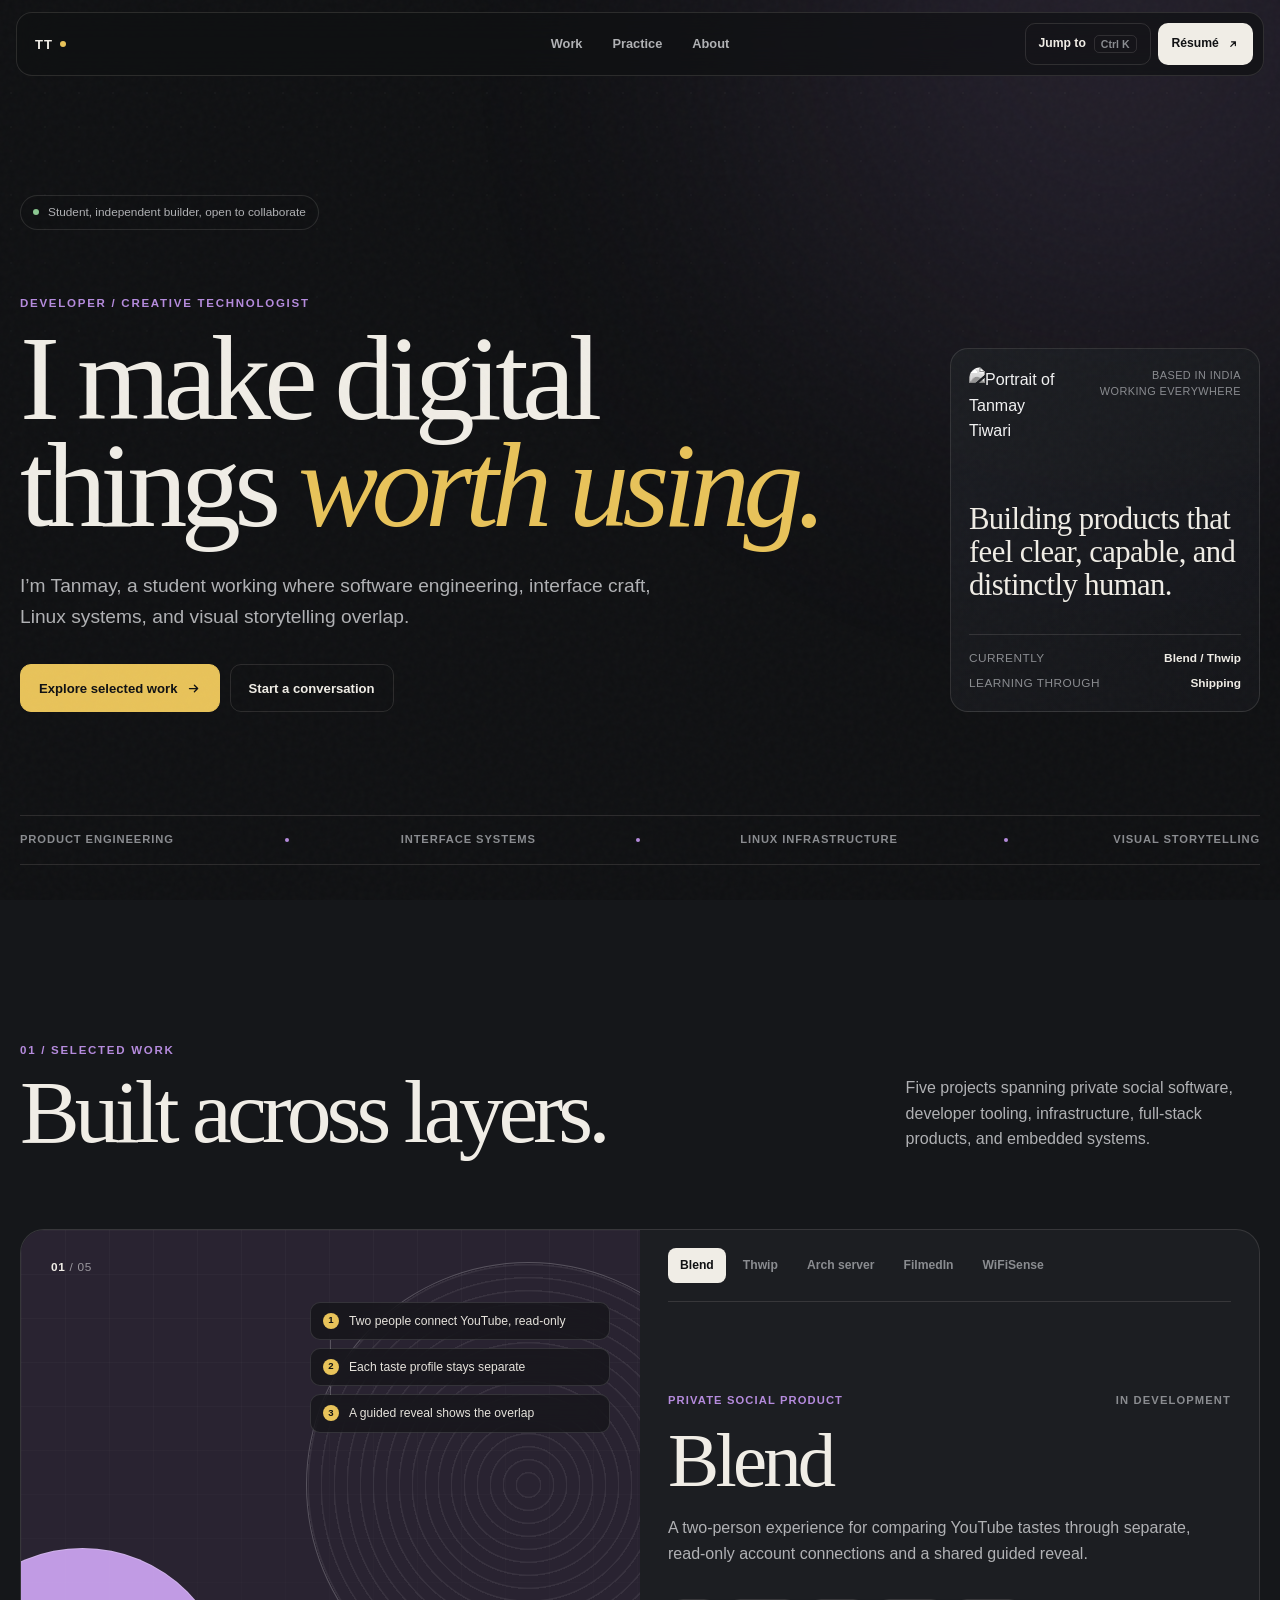
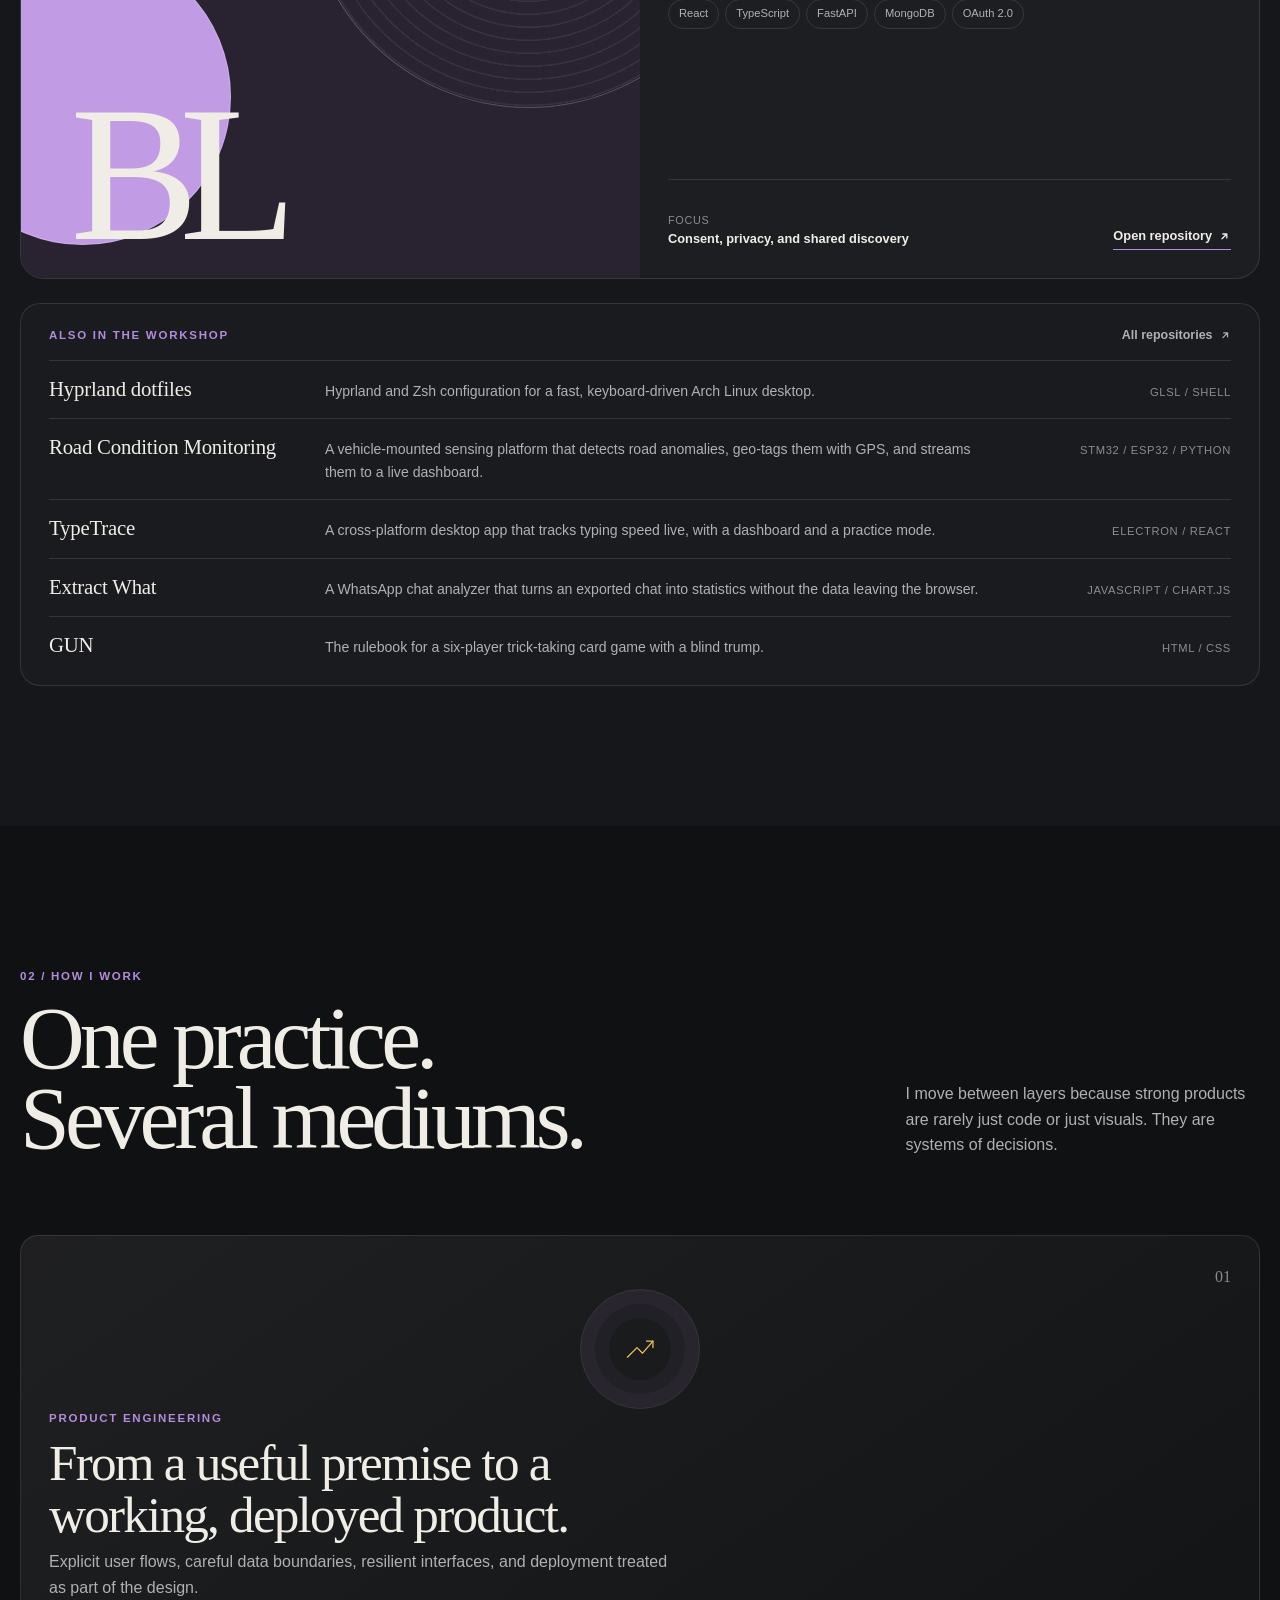
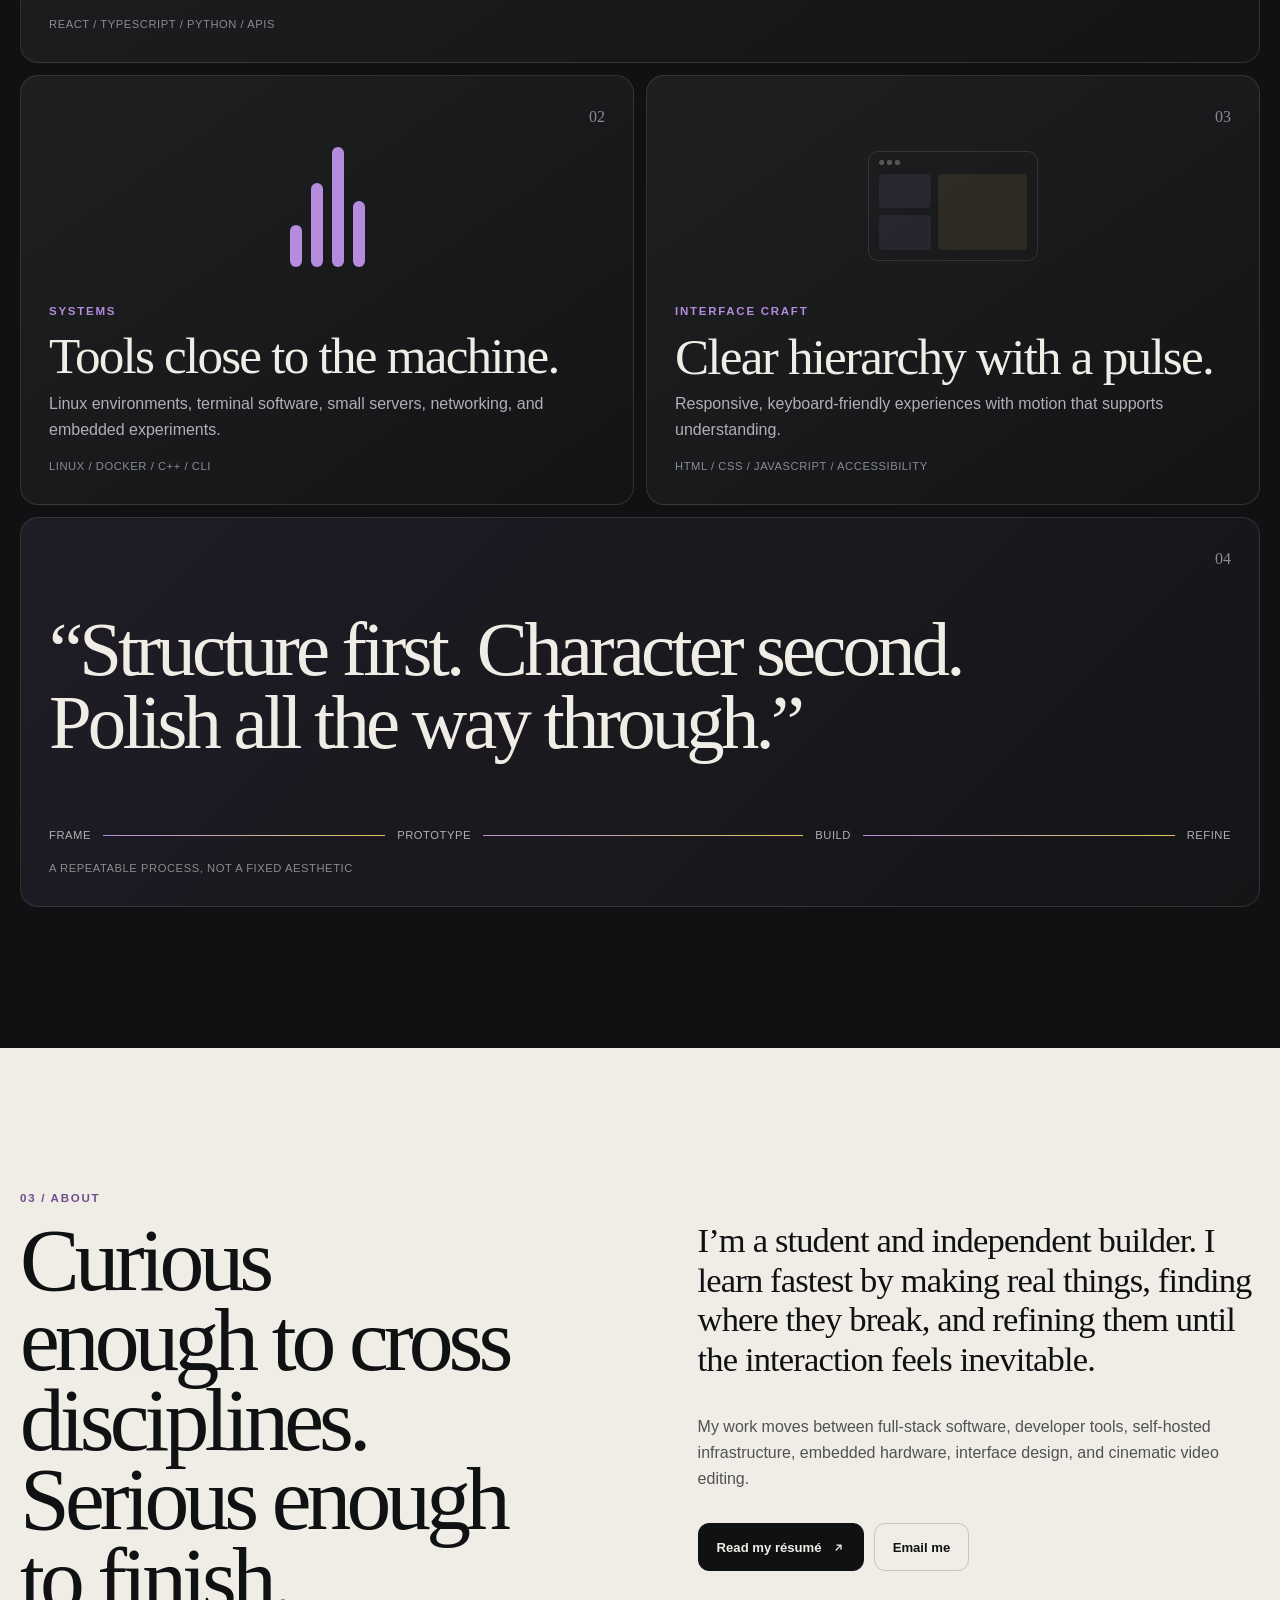
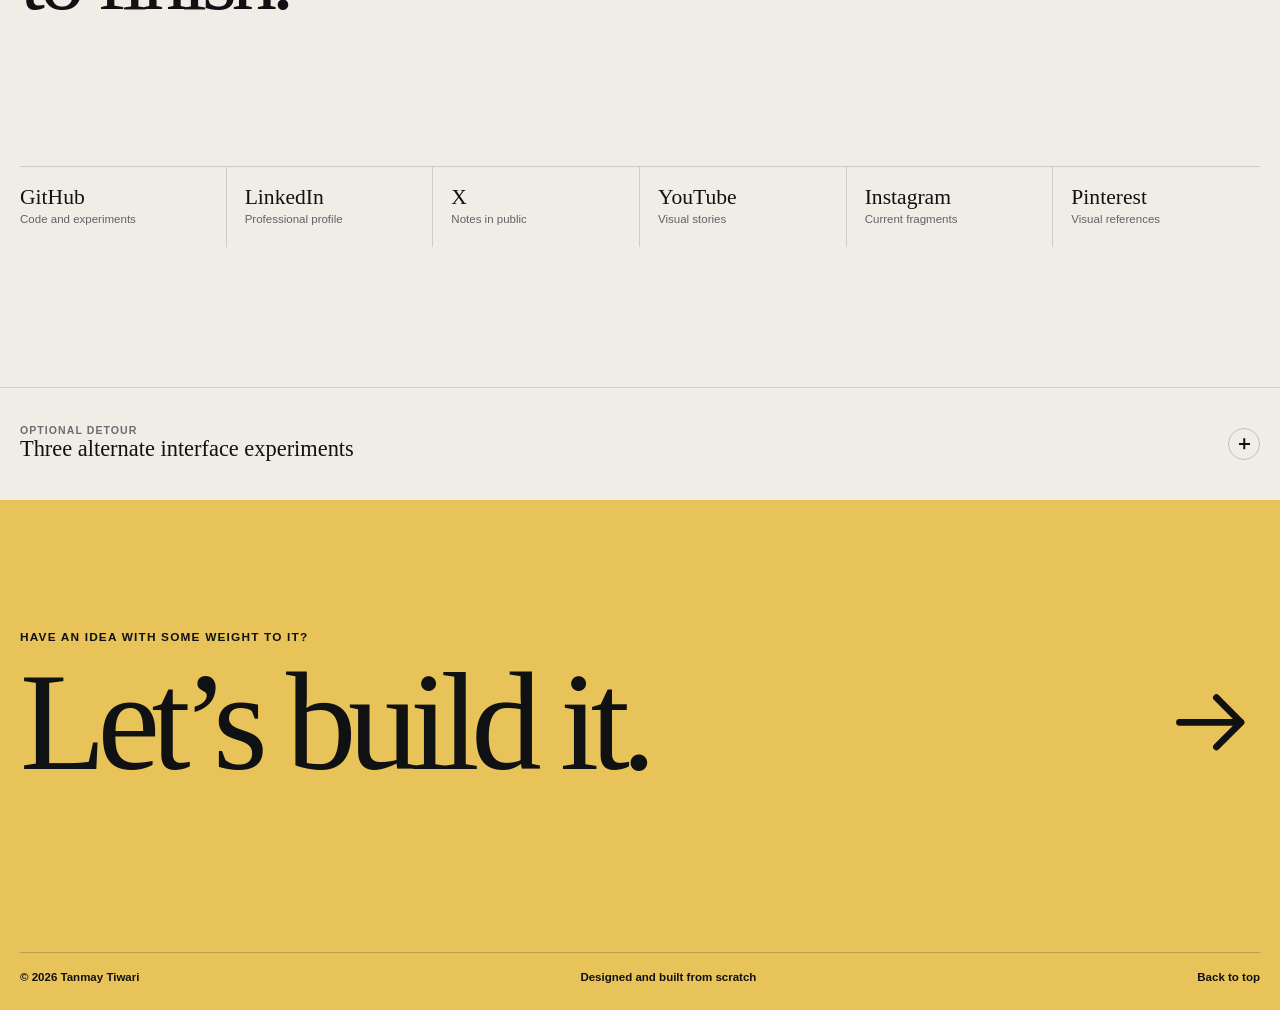
==== commit 76e0226a: "updated project Co-Authored-By: Claude Opus 5.5 (1M context) <noreply@anthropic.com>" ====
--- a/index.html
+++ b/index.html
@@ -1,10 +1,343 @@
-<!doctype html><html lang="en"><head><meta charset="utf-8"><meta name="viewport" content="width=device-width,initial-scale=1"><title>Tanmay Tiwari — Developer and creative technologist</title><meta name="description" content="Tanmay Tiwari builds thoughtful software, developer tools, infrastructure, and visual stories."><meta name="theme-color" content="#101113"><meta name="color-scheme" content="dark"><link rel="canonical" href="https://tanmaytiwari.me/"><meta property="og:type" content="website"><meta property="og:title" content="Tanmay Tiwari — Developer and creative technologist"><meta property="og:description" content="Software, systems, interfaces, and visual work with a point of view."><meta property="og:url" content="https://tanmaytiwari.me/"><meta property="og:image" content="https://github.com/tanmayhutt.png?size=1200"><meta name="twitter:card" content="summary_large_image"><link rel="icon" href="favicon.svg"><link rel="stylesheet" href="style.css"></head>
-<body><a class="skip" href="#main">Skip to content</a><div class="progress"><i data-progress></i></div><div class="glow"></div>
-<header class="nav" data-header><a class="logo" href="#top">TT <i></i></a><nav aria-label="Primary"><a href="#work">Work</a><a href="#practice">Practice</a><a href="#about">About</a></nav><div class="nav-actions"><button data-command-open>Jump to <kbd>⌘ K</kbd></button><a class="resume" href="https://tanmaytiwari.me/resume/" target="_blank" rel="noopener">Résumé <span>↗</span></a></div></header>
-<main id="main"><section class="hero" id="top"><div class="status reveal"><i></i>Available to build, learn, and collaborate</div><div class="hero-grid"><div class="hero-copy reveal"><p class="eyebrow">Developer / Creative technologist</p><h1>I make digital things <em>worth using.</em></h1><p class="lead">I’m Tanmay, a student working where software engineering, interface craft, Linux systems, and visual storytelling overlap.</p><div class="actions"><a class="button primary" data-magnetic href="#work">Explore selected work <span>→</span></a><a class="button quiet" href="mailto:tiwaritanmay1021@gmail.com">Start a conversation</a></div></div><aside class="profile card reveal"><div class="profile-top"><img src="https://github.com/tanmayhutt.png?size=460" alt="Portrait of Tanmay Tiwari" width="460" height="460"><small>Based in India<br>Working everywhere</small></div><p>Building products that feel clear, capable, and distinctly human.</p><dl><dt>Currently</dt><dd>Blend / Thwip</dd><dt>Learning through</dt><dd>shipping</dd></dl></aside></div><div class="rail reveal"><span>Product engineering</span><i></i><span>Interface systems</span><i></i><span>Linux infrastructure</span><i></i><span>Visual storytelling</span></div></section>
-<section class="section work" id="work"><header class="section-head reveal"><div><p class="label">01 / Selected work</p><h2>Built across layers.</h2></div><p>Five projects spanning private social software, developer tooling, infrastructure, full-stack products, and embedded systems.</p></header><div class="stage reveal"><div class="visual" data-project-visual="blend" aria-hidden="true"><div class="grid"></div><i class="orb a"></i><i class="orb b"></i><span data-visual-index>01</span><strong data-visual-mark>BL</strong></div><div class="panel"><div class="tabs" role="tablist"><button role="tab" aria-selected="true" data-project="blend">Blend</button><button role="tab" aria-selected="false" data-project="thwip">Thwip</button><button role="tab" aria-selected="false" data-project="server">Arch server</button><button role="tab" aria-selected="false" data-project="filmedin">FilmedIn</button><button role="tab" aria-selected="false" data-project="wifisense">WiFiSense</button></div><article class="detail" aria-live="polite"><div class="detail-top"><p data-project-type>Private social product</p><span data-project-status>In development</span></div><h3 data-project-title>Blend</h3><p class="desc" data-project-description>A two-person experience for comparing YouTube tastes through separate, read-only account connections and a shared guided reveal.</p><ul data-project-tags><li>React</li><li>TypeScript</li><li>FastAPI</li><li>MongoDB</li><li>OAuth 2.0</li></ul><footer><p><small>Focus</small><b data-project-focus>Consent, privacy, and shared discovery</b></p><a data-project-link href="https://github.com/tanmayhutt/blend" target="_blank" rel="noopener">Open repository ↗</a></footer></article></div></div><p class="archive reveal">More at <a href="https://github.com/tanmayhutt?tab=repositories" target="_blank" rel="noopener">github.com/tanmayhutt</a>, including Hyprland configurations, utilities, and smaller experiments.</p></section>
-<section class="section practice" id="practice"><header class="section-head reveal"><div><p class="label">02 / How I work</p><h2>One practice.<br>Several mediums.</h2></div><p>I move between layers because strong products are rarely just code or just visuals. They are systems of decisions.</p></header><div class="bento"><article class="tile wide card reveal"><span>01</span><div class="rings">⌁</div><div><p class="label">Product engineering</p><h3>From a useful premise to a working, deployed product.</h3><p>Explicit user flows, careful data boundaries, resilient interfaces, and deployment treated as part of the design.</p></div><small>React / TypeScript / Python / APIs</small></article><article class="tile card reveal"><span>02</span><div class="signal"><i></i><i></i><i></i><i></i></div><div><p class="label">Systems</p><h3>Tools close to the machine.</h3><p>Linux environments, terminal software, small servers, networking, and embedded experiments.</p></div><small>Linux / Docker / C++ / CLI</small></article><article class="tile card reveal"><span>03</span><div class="mini"><i></i><i></i><i></i></div><div><p class="label">Interface craft</p><h3>Clear hierarchy with a pulse.</h3><p>Responsive, keyboard-friendly experiences with motion that supports understanding.</p></div><small>HTML / CSS / JavaScript / A11y</small></article><article class="tile quote wide card reveal"><span>04</span><blockquote>“Structure first. Character second. Polish all the way through.”</blockquote><div class="timeline"><span>Frame</span><i></i><span>Prototype</span><i></i><span>Build</span><i></i><span>Refine</span></div><small>A repeatable process, not a fixed aesthetic</small></article></div></section>
-<section class="section about" id="about"><div class="reveal"><p class="label">03 / About</p><h2>Curious enough to cross disciplines. Serious enough to finish.</h2></div><div class="about-copy reveal"><p class="about-lead">I’m a student and independent builder. I learn fastest by making real things, finding where they break, and refining them until the interaction feels inevitable.</p><p>My work moves between full-stack software, developer tools, self-hosted infrastructure, embedded hardware, interface design, and cinematic video editing.</p><div class="actions"><a class="button primary dark" href="https://tanmaytiwari.me/resume/" target="_blank" rel="noopener">Read my résumé ↗</a><a class="button quiet dark" href="mailto:tiwaritanmay1021@gmail.com">Email me</a></div></div><div class="social reveal"><a href="https://github.com/tanmayhutt" target="_blank" rel="noopener"><b>GitHub</b><small>Code and experiments</small></a><a href="https://www.linkedin.com/in/tanmay-tiwari-72719526a/" target="_blank" rel="noopener"><b>LinkedIn</b><small>Professional profile</small></a><a href="https://www.youtube.com/@saul.3gp" target="_blank" rel="noopener"><b>YouTube</b><small>Visual stories</small></a><a href="https://www.instagram.com/tanmayhutt/" target="_blank" rel="noopener"><b>Instagram</b><small>Current fragments</small></a></div></section>
-<section class="labs"><details class="reveal"><summary><span><small>Optional detour</small>Three alternate interface experiments</span><i></i></summary><div><a href="https://tanmayhutt.github.io/linux-desk/" target="_blank" rel="noopener"><b>01 / Linux desk</b><small>Window management and terminal interactions</small></a><a href="https://tanmayhutt.github.io/spotify-desk/" target="_blank" rel="noopener"><b>02 / Spotify desk</b><small>Media-player navigation and audio</small></a><a href="https://tanmayhutt.github.io/nokia-desk/" target="_blank" rel="noopener"><b>03 / Nokia desk</b><small>Device interaction and playable Snake</small></a></div></details></section></main>
-<footer class="footer"><p>Have an idea with some weight to it?</p><a href="mailto:tiwaritanmay1021@gmail.com">Let’s build it. <span>→</span></a><div><span>© <i data-year>2026</i> Tanmay Tiwari</span><span>Designed and built from scratch</span><a href="#top">Back to top</a></div></footer>
-<dialog data-command><div class="command"><header><span>Quick navigation</span><button data-command-close>Esc</button></header><a href="#work"><i>01</i>Selected work<kbd>W</kbd></a><a href="#practice"><i>02</i>Practice<kbd>P</kbd></a><a href="#about"><i>03</i>About<kbd>A</kbd></a><a href="https://tanmaytiwari.me/resume/" target="_blank"><i>↗</i>Résumé<kbd>R</kbd></a><a href="mailto:tiwaritanmay1021@gmail.com"><i>↗</i>Email<kbd>E</kbd></a></div></dialog><script src="script.js"></script></body></html>
+<!doctype html>
+<html lang="en">
+<head>
+  <meta charset="utf-8">
+  <meta name="viewport" content="width=device-width,initial-scale=1">
+  <title>Tanmay Tiwari | Developer and creative technologist</title>
+  <meta name="description" content="Tanmay Tiwari is a student developer building private social software, developer tools, self-hosted infrastructure, embedded experiments, and visual stories.">
+  <meta name="theme-color" content="#101113">
+  <meta name="color-scheme" content="dark">
+  <link rel="canonical" href="https://tanmaytiwari.me/">
+  <meta property="og:type" content="website">
+  <meta property="og:title" content="Tanmay Tiwari | Developer and creative technologist">
+  <meta property="og:description" content="Software, systems, interfaces, and visual work with a point of view.">
+  <meta property="og:url" content="https://tanmaytiwari.me/">
+  <meta property="og:image" content="https://github.com/tanmayhutt.png?size=1200">
+  <meta name="twitter:card" content="summary_large_image">
+  <meta name="twitter:site" content="@tanmayhutt">
+  <link rel="icon" href="/favicon.svg" type="image/svg+xml">
+  <link rel="stylesheet" href="/style.css">
+  <script>document.documentElement.classList.add('js')</script>
+</head>
+<body>
+  <a class="skip" href="#main">Skip to content</a>
+  <div class="progress" aria-hidden="true"><i data-progress></i></div>
+  <div class="glow" aria-hidden="true"></div>
+
+  <header class="nav" data-header>
+    <a class="logo" href="#top" aria-label="Tanmay Tiwari, back to top">TT<i></i></a>
+    <nav aria-label="Primary">
+      <a href="#work" data-nav="work">Work</a>
+      <a href="#practice" data-nav="practice">Practice</a>
+      <a href="#about" data-nav="about">About</a>
+    </nav>
+    <div class="nav-actions">
+      <button class="jump" type="button" data-command-open aria-haspopup="dialog">Jump to <kbd>Ctrl K</kbd></button>
+      <a class="resume" href="/resume/" target="_blank" rel="noopener">Résumé <svg aria-hidden="true" viewBox="0 0 16 16"><path d="M5 11 11 5M6 5h5v5"/></svg></a>
+    </div>
+  </header>
+
+  <main id="main">
+    <section class="hero" id="top">
+      <canvas class="field" data-field aria-hidden="true"></canvas>
+      <p class="status reveal"><i></i>Student, independent builder, open to collaborate</p>
+      <div class="hero-grid">
+        <div class="hero-copy reveal">
+          <p class="eyebrow">Developer / Creative technologist</p>
+          <h1>I make digital things <em>worth using.</em></h1>
+          <p class="lead">I’m Tanmay, a student working where software engineering, interface craft, Linux systems, and visual storytelling overlap.</p>
+          <div class="actions">
+            <a class="button primary" data-magnetic href="#work">Explore selected work <svg aria-hidden="true" viewBox="0 0 16 16"><path d="M3 8h10M9 4l4 4-4 4"/></svg></a>
+            <a class="button quiet" href="mailto:tiwaritanmay1021@gmail.com">Start a conversation</a>
+          </div>
+        </div>
+        <aside class="profile card reveal" aria-label="Profile">
+          <div class="profile-top">
+            <img src="https://github.com/tanmayhutt.png?size=240" alt="Portrait of Tanmay Tiwari" width="88" height="88">
+            <small>Based in India<br>Working everywhere</small>
+          </div>
+          <p>Building products that feel clear, capable, and distinctly human.</p>
+          <dl>
+            <div><dt>Currently</dt><dd>Blend / Thwip</dd></div>
+            <div><dt>Learning through</dt><dd>Shipping</dd></div>
+          </dl>
+        </aside>
+      </div>
+      <ul class="rail reveal" aria-label="Disciplines">
+        <li>Product engineering</li>
+        <li>Interface systems</li>
+        <li>Linux infrastructure</li>
+        <li>Visual storytelling</li>
+      </ul>
+    </section>
+
+    <section class="section work" id="work" aria-labelledby="work-title">
+      <header class="section-head reveal">
+        <div>
+          <p class="label">01 / Selected work</p>
+          <h2 id="work-title">Built across layers.</h2>
+        </div>
+        <p>Five projects spanning private social software, developer tooling, infrastructure, full-stack products, and embedded systems.</p>
+      </header>
+
+      <div class="stage reveal" data-stage>
+        <div class="visual" data-visual="blend" aria-hidden="true">
+          <div class="grid"></div>
+          <i class="orb a"></i>
+          <i class="orb b"></i>
+          <span class="visual-index"><b data-visual-index>01</b> / 05</span>
+          <ol class="flow" data-visual-flow></ol>
+          <strong data-visual-mark>BL</strong>
+        </div>
+
+        <div class="panel">
+          <div class="tabs" role="tablist" aria-label="Selected projects" data-tabs hidden>
+            <button type="button" role="tab" id="tab-blend" aria-controls="project-blend" aria-selected="true" data-project="blend">Blend</button>
+            <button type="button" role="tab" id="tab-thwip" aria-controls="project-thwip" aria-selected="false" tabindex="-1" data-project="thwip">Thwip</button>
+            <button type="button" role="tab" id="tab-server" aria-controls="project-server" aria-selected="false" tabindex="-1" data-project="server">Arch server</button>
+            <button type="button" role="tab" id="tab-filmedin" aria-controls="project-filmedin" aria-selected="false" tabindex="-1" data-project="filmedin">FilmedIn</button>
+            <button type="button" role="tab" id="tab-wifisense" aria-controls="project-wifisense" aria-selected="false" tabindex="-1" data-project="wifisense">WiFiSense</button>
+          </div>
+
+          <article class="detail" id="project-blend" role="tabpanel" aria-labelledby="tab-blend" data-panel="blend" data-index="01" data-mark="BL" data-flow="Two people connect YouTube, read-only|Each taste profile stays separate|A guided reveal shows the overlap">
+            <div class="detail-top"><p>Private social product</p><span>In development</span></div>
+            <h3>Blend</h3>
+            <p class="desc">A two-person experience for comparing YouTube tastes through separate, read-only account connections and a shared guided reveal.</p>
+            <ul class="tags"><li>React</li><li>TypeScript</li><li>FastAPI</li><li>MongoDB</li><li>OAuth 2.0</li></ul>
+            <footer>
+              <p><small>Focus</small><b>Consent, privacy, and shared discovery</b></p>
+              <a href="https://github.com/tanmayhutt/blend" target="_blank" rel="noopener">Open repository <svg aria-hidden="true" viewBox="0 0 16 16"><path d="M5 11 11 5M6 5h5v5"/></svg></a>
+            </footer>
+          </article>
+
+          <article class="detail" id="project-thwip" role="tabpanel" aria-labelledby="tab-thwip" data-panel="thwip" data-index="02" data-mark="TH" data-flow="Discover coding agents installed locally|Switch providers mid-project|Carry finished context into the next tool">
+            <div class="detail-top"><p>Developer tool</p><span>Open source</span></div>
+            <h3>Thwip</h3>
+            <p class="desc">A terminal interface for discovering local coding agents, switching providers mid-project, and carrying completed conversation context across tools.</p>
+            <ul class="tags"><li>Python</li><li>Terminal UI</li><li>Agent tooling</li></ul>
+            <footer>
+              <p><small>Focus</small><b>Continuity across local coding agents</b></p>
+              <a href="https://github.com/tanmayhutt/thwip-cli" target="_blank" rel="noopener">Open repository <svg aria-hidden="true" viewBox="0 0 16 16"><path d="M5 11 11 5M6 5h5v5"/></svg></a>
+            </footer>
+          </article>
+
+          <article class="detail" id="project-server" role="tabpanel" aria-labelledby="tab-server" data-panel="server" data-index="03" data-mark="AS" data-flow="An old Lenovo laptop, lid closed|Headless Arch Linux running Docker|Tailscale for admin, Cloudflare for the web">
+            <div class="detail-top"><p>Infrastructure</p><span>Self-hosted</span></div>
+            <h3>Arch server</h3>
+            <p class="desc">An old Lenovo laptop repurposed as a headless Arch Linux node for private storage, remote administration, and zero-port public web delivery.</p>
+            <ul class="tags"><li>Arch Linux</li><li>Docker</li><li>Cloudflare</li><li>Tailscale</li></ul>
+            <footer>
+              <p><small>Focus</small><b>Private infrastructure from old hardware</b></p>
+              <a href="https://github.com/tanmayhutt/arch-server" target="_blank" rel="noopener">Open repository <svg aria-hidden="true" viewBox="0 0 16 16"><path d="M5 11 11 5M6 5h5v5"/></svg></a>
+            </footer>
+          </article>
+
+          <article class="detail" id="project-filmedin" role="tabpanel" aria-labelledby="tab-filmedin" data-panel="filmedin" data-index="04" data-mark="FI" data-flow="Search films and shows through TMDB|Track what you watch and build playlists|Turn favourites into wallpapers">
+            <div class="detail-top"><p>Full-stack application</p><span>Deployed</span></div>
+            <h3>FilmedIn</h3>
+            <p class="desc">A place for movie and television fans to track media, build playlists, and generate wallpapers, with authentication and a full deployment.</p>
+            <ul class="tags"><li>React</li><li>Express</li><li>MongoDB</li><li>TMDB</li></ul>
+            <footer>
+              <p><small>Focus</small><b>Personal media tracking and discovery</b></p>
+              <a href="https://github.com/tanmayhutt/FilmedIn" target="_blank" rel="noopener">Open repository <svg aria-hidden="true" viewBox="0 0 16 16"><path d="M5 11 11 5M6 5h5v5"/></svg></a>
+            </footer>
+          </article>
+
+          <article class="detail" id="project-wifisense" role="tabpanel" aria-labelledby="tab-wifisense" data-panel="wifisense" data-index="05" data-mark="WS" data-flow="ESP8266 samples Wi-Fi signal strength|Layered statistical filters remove noise|Changes are read as room presence">
+            <div class="detail-top"><p>Embedded experiment</p><span>Prototype</span></div>
+            <h3>WiFiSense</h3>
+            <p class="desc">ESP8266 firmware exploring room-presence detection through changes in Wi-Fi signal strength and layered statistical filtering.</p>
+            <ul class="tags"><li>C++</li><li>ESP8266</li><li>Signal processing</li></ul>
+            <footer>
+              <p><small>Focus</small><b>Sensing presence without cameras</b></p>
+              <a href="https://github.com/tanmayhutt/WiFiSense" target="_blank" rel="noopener">Open repository <svg aria-hidden="true" viewBox="0 0 16 16"><path d="M5 11 11 5M6 5h5v5"/></svg></a>
+            </footer>
+          </article>
+        </div>
+      </div>
+
+      <div class="workshop reveal" id="workshop">
+        <header>
+          <p class="label">Also in the workshop</p>
+          <a href="https://github.com/tanmayhutt?tab=repositories" target="_blank" rel="noopener">All repositories <svg aria-hidden="true" viewBox="0 0 16 16"><path d="M5 11 11 5M6 5h5v5"/></svg></a>
+        </header>
+        <ul>
+          <li>
+            <a href="https://github.com/tanmayhutt/hyprland-dotfiles" target="_blank" rel="noopener">
+              <b>Hyprland dotfiles</b>
+              <span>Hyprland and Zsh configuration for a fast, keyboard-driven Arch Linux desktop.</span>
+              <small>GLSL / Shell</small>
+            </a>
+          </li>
+          <li>
+            <a href="https://github.com/tanmayhutt/Road-Condition-Monitoring-System" target="_blank" rel="noopener">
+              <b>Road Condition Monitoring</b>
+              <span>A vehicle-mounted sensing platform that detects road anomalies, geo-tags them with GPS, and streams them to a live dashboard.</span>
+              <small>STM32 / ESP32 / Python</small>
+            </a>
+          </li>
+          <li>
+            <a href="https://github.com/tanmayhutt/typetrace-app" target="_blank" rel="noopener">
+              <b>TypeTrace</b>
+              <span>A cross-platform desktop app that tracks typing speed live, with a dashboard and a practice mode.</span>
+              <small>Electron / React</small>
+            </a>
+          </li>
+          <li>
+            <a href="https://github.com/tanmayhutt/extract-what" target="_blank" rel="noopener">
+              <b>Extract What</b>
+              <span>A WhatsApp chat analyzer that turns an exported chat into statistics without the data leaving the browser.</span>
+              <small>JavaScript / Chart.js</small>
+            </a>
+          </li>
+          <li>
+            <a href="https://tanmayhutt.github.io/gun/" target="_blank" rel="noopener">
+              <b>GUN</b>
+              <span>The rulebook for a six-player trick-taking card game with a blind trump.</span>
+              <small>HTML / CSS</small>
+            </a>
+          </li>
+        </ul>
+      </div>
+    </section>
+
+    <section class="section practice" id="practice" aria-labelledby="practice-title">
+      <header class="section-head reveal">
+        <div>
+          <p class="label">02 / How I work</p>
+          <h2 id="practice-title">One practice.<br>Several mediums.</h2>
+        </div>
+        <p>I move between layers because strong products are rarely just code or just visuals. They are systems of decisions.</p>
+      </header>
+      <div class="bento">
+        <article class="tile wide card reveal">
+          <span class="num">01</span>
+          <div class="art rings" aria-hidden="true">
+            <svg viewBox="0 0 48 48"><path d="M8 34 20 22l7 7 13-15"/><path d="M32 14h8v8"/></svg>
+          </div>
+          <div class="tile-copy">
+            <p class="label">Product engineering</p>
+            <h3>From a useful premise to a working, deployed product.</h3>
+            <p>Explicit user flows, careful data boundaries, resilient interfaces, and deployment treated as part of the design.</p>
+          </div>
+          <small>React / TypeScript / Python / APIs</small>
+        </article>
+        <article class="tile card reveal">
+          <span class="num">02</span>
+          <div class="art signal" aria-hidden="true"><i></i><i></i><i></i><i></i></div>
+          <div class="tile-copy">
+            <p class="label">Systems</p>
+            <h3>Tools close to the machine.</h3>
+            <p>Linux environments, terminal software, small servers, networking, and embedded experiments.</p>
+          </div>
+          <small>Linux / Docker / C++ / CLI</small>
+        </article>
+        <article class="tile card reveal">
+          <span class="num">03</span>
+          <div class="art mini" aria-hidden="true"><i></i><i></i><i></i></div>
+          <div class="tile-copy">
+            <p class="label">Interface craft</p>
+            <h3>Clear hierarchy with a pulse.</h3>
+            <p>Responsive, keyboard-friendly experiences with motion that supports understanding.</p>
+          </div>
+          <small>HTML / CSS / JavaScript / Accessibility</small>
+        </article>
+        <article class="tile quote wide card reveal">
+          <span class="num">04</span>
+          <blockquote>“Structure first. Character second. Polish all the way through.”</blockquote>
+          <ol class="timeline" aria-label="Process">
+            <li>Frame</li>
+            <li>Prototype</li>
+            <li>Build</li>
+            <li>Refine</li>
+          </ol>
+          <small>A repeatable process, not a fixed aesthetic</small>
+        </article>
+      </div>
+    </section>
+
+    <section class="section about" id="about" aria-labelledby="about-title">
+      <div class="reveal">
+        <p class="label">03 / About</p>
+        <h2 id="about-title">Curious enough to cross disciplines. Serious enough to finish.</h2>
+      </div>
+      <div class="about-copy reveal">
+        <p class="about-lead">I’m a student and independent builder. I learn fastest by making real things, finding where they break, and refining them until the interaction feels inevitable.</p>
+        <p>My work moves between full-stack software, developer tools, self-hosted infrastructure, embedded hardware, interface design, and cinematic video editing.</p>
+        <div class="actions">
+          <a class="button primary dark" href="/resume/" target="_blank" rel="noopener">Read my résumé <svg aria-hidden="true" viewBox="0 0 16 16"><path d="M5 11 11 5M6 5h5v5"/></svg></a>
+          <a class="button quiet dark" href="mailto:tiwaritanmay1021@gmail.com">Email me</a>
+        </div>
+      </div>
+      <ul class="social reveal" aria-label="Elsewhere">
+        <li><a href="https://github.com/tanmayhutt" target="_blank" rel="noopener me"><b>GitHub</b><small>Code and experiments</small></a></li>
+        <li><a href="https://www.linkedin.com/in/tanmay-tiwari-72719526a/" target="_blank" rel="noopener me"><b>LinkedIn</b><small>Professional profile</small></a></li>
+        <li><a href="https://x.com/tanmayhutt" target="_blank" rel="noopener me"><b>X</b><small>Notes in public</small></a></li>
+        <li><a href="https://www.youtube.com/@saul.3gp" target="_blank" rel="noopener me"><b>YouTube</b><small>Visual stories</small></a></li>
+        <li><a href="https://www.instagram.com/tanmayhutt/" target="_blank" rel="noopener me"><b>Instagram</b><small>Current fragments</small></a></li>
+        <li><a href="https://in.pinterest.com/tanmayhutt/" target="_blank" rel="noopener me"><b>Pinterest</b><small>Visual references</small></a></li>
+      </ul>
+    </section>
+
+    <section class="labs" id="desks" aria-labelledby="desks-title">
+      <details class="reveal">
+        <summary>
+          <span><small>Optional detour</small><b id="desks-title">Three alternate interface experiments</b></span>
+          <i aria-hidden="true"></i>
+        </summary>
+        <p class="labs-note">The same portfolio, rebuilt as three playful interfaces. Each opens in a new tab.</p>
+        <ul>
+          <li>
+            <a href="/linux-desk/" target="_blank" rel="noopener">
+              <span class="preview linux" aria-hidden="true"><i></i><i></i><i></i><em></em></span>
+              <b>01 / Linux desk</b>
+              <small>A Hyprland-style tiling desktop with windows, a launcher, and a terminal.</small>
+            </a>
+          </li>
+          <li>
+            <a href="/spotify-desk/" target="_blank" rel="noopener">
+              <span class="preview spotify" aria-hidden="true"><i></i><i></i><i></i><em></em></span>
+              <b>02 / Spotify desk</b>
+              <small>Projects as a playlist, with a working player and mobile navigation.</small>
+            </a>
+          </li>
+          <li>
+            <a href="/nokia-desk/" target="_blank" rel="noopener">
+              <span class="preview nokia" aria-hidden="true"><i></i><em></em></span>
+              <b>03 / Nokia desk</b>
+              <small>A Nokia 3310 in the browser, with menus, sounds, and playable Snake.</small>
+            </a>
+          </li>
+        </ul>
+      </details>
+    </section>
+  </main>
+
+  <footer class="footer">
+    <p>Have an idea with some weight to it?</p>
+    <a href="mailto:tiwaritanmay1021@gmail.com">Let’s build it. <svg aria-hidden="true" viewBox="0 0 16 16"><path d="M3 8h10M9 4l4 4-4 4"/></svg></a>
+    <div>
+      <span>© <span data-year>2026</span> Tanmay Tiwari</span>
+      <span>Designed and built from scratch</span>
+      <a href="#top">Back to top</a>
+    </div>
+  </footer>
+
+  <dialog data-command aria-label="Quick navigation">
+    <div class="command">
+      <header>
+        <span>Quick navigation</span>
+        <button type="button" data-command-close>Esc</button>
+      </header>
+      <a href="#work"><i>01</i>Selected work<kbd>W</kbd></a>
+      <a href="#practice"><i>02</i>Practice<kbd>P</kbd></a>
+      <a href="#about"><i>03</i>About<kbd>A</kbd></a>
+      <a href="#desks"><i>04</i>Desk experiments<kbd>D</kbd></a>
+      <a href="/resume/" target="_blank" rel="noopener"><i>R</i>Résumé<kbd>R</kbd></a>
+      <a href="mailto:tiwaritanmay1021@gmail.com"><i>E</i>Email<kbd>E</kbd></a>
+    </div>
+  </dialog>
+
+  <script src="/script.js" defer></script>
+</body>
+</html>
--- a/style.css
+++ b/style.css
@@ -1,10 +1,604 @@
-:root{--ink:#101113;--ink2:#15171a;--panel:#1c1e22;--paper:#f0ede6;--muted:#aaabad;--quiet:#77797d;--purple:#b58bdd;--yellow:#e8c35a;--line:rgba(240,237,230,.12);--serif:"Iowan Old Style",Palatino,Georgia,serif;--sans:Inter,-apple-system,BlinkMacSystemFont,"Segoe UI",sans-serif;--max:1280px}*{box-sizing:border-box}html{scroll-behavior:smooth;scroll-padding-top:7rem}body{margin:0;overflow-x:hidden;background:var(--ink);color:var(--paper);font:16px/1.6 var(--sans);-webkit-font-smoothing:antialiased}body:before{content:"";position:fixed;inset:0;z-index:20;pointer-events:none;opacity:.025;background:url("data:image/svg+xml,%3Csvg viewBox='0 0 180 180' xmlns='http://www.w3.org/2000/svg'%3E%3Cfilter id='n'%3E%3CfeTurbulence type='fractalNoise' baseFrequency='.9' numOctaves='3'/%3E%3C/filter%3E%3Crect width='100%25' height='100%25' filter='url(%23n)'/%3E%3C/svg%3E")}a{color:inherit;text-decoration:none}button{color:inherit;font:inherit}p,h1,h2,h3,blockquote,dl{margin-top:0}:focus-visible{outline:2px solid var(--yellow);outline-offset:4px}.skip{position:fixed;z-index:100;top:1rem;left:1rem;padding:.7rem 1rem;background:var(--paper);color:var(--ink);transform:translateY(-160%)}.skip:focus{transform:none}.progress{position:fixed;z-index:60;top:0;left:0;right:0;height:2px}.progress i{display:block;width:100%;height:100%;background:var(--yellow);transform:scaleX(0);transform-origin:left}.glow{position:fixed;z-index:-1;top:-25vw;right:-15vw;width:55vw;height:55vw;border-radius:50%;background:var(--purple);filter:blur(150px);opacity:.13}
-.nav{position:sticky;z-index:50;top:12px;width:min(calc(100% - 32px),var(--max));height:64px;margin:12px auto 0;padding:0 10px 0 16px;border:1px solid var(--line);border-radius:16px;background:rgba(16,17,19,.76);backdrop-filter:blur(22px);display:flex;align-items:center;justify-content:space-between}.logo{font-size:.78rem;font-weight:800;letter-spacing:.08em}.logo i{display:inline-block;width:6px;height:6px;margin-left:7px;border-radius:50%;background:var(--yellow)}.nav nav{position:absolute;left:50%;transform:translateX(-50%);display:flex;gap:5px}.nav nav a{padding:8px 12px;border-radius:8px;color:var(--muted);font-size:.76rem;font-weight:650}.nav nav a:hover{color:var(--paper);background:#ffffff0b}.nav-actions{display:flex;gap:7px}.nav button,.resume{height:42px;padding:0 12px;border:1px solid var(--line);border-radius:10px;background:transparent;display:flex;align-items:center;gap:8px;font-size:.7rem;font-weight:700;cursor:pointer}.resume{border-color:transparent;background:var(--paper);color:var(--ink)}kbd{padding:2px 5px;border:1px solid var(--line);border-radius:5px;color:var(--quiet);font:600 .6rem var(--sans)}
-.hero{width:min(calc(100% - 40px),var(--max));min-height:calc(100vh - 76px);margin:auto;padding:clamp(4rem,9vw,8rem) 0 2rem;display:flex;flex-direction:column;justify-content:center}.status{align-self:flex-start;margin-bottom:clamp(2.5rem,5vw,5rem);padding:6px 11px;border:1px solid var(--line);border-radius:30px;color:var(--muted);font-size:.67rem}.status i{display:inline-block;width:6px;height:6px;margin-right:8px;border-radius:50%;background:#8bc891;box-shadow:none}.hero-grid{display:grid;grid-template-columns:minmax(0,1.5fr) minmax(310px,.5fr);gap:clamp(2.5rem,8vw,8rem);align-items:end}.eyebrow,.label{color:var(--purple);font-size:.66rem;font-weight:750;letter-spacing:.15em;text-transform:uppercase}.hero h1,.section-head h2,.about h2{font-family:var(--serif);font-weight:400;letter-spacing:-.055em;line-height:.89}.hero h1{max-width:920px;margin:.7rem 0 2rem;font-size:clamp(4.2rem,9.4vw,9rem)}.hero h1 em{color:var(--yellow);font-weight:400}.lead{max-width:690px;color:var(--muted);font-size:clamp(1.03rem,1.5vw,1.24rem)}.actions{display:flex;gap:10px;flex-wrap:wrap;margin-top:2rem}.button{min-height:48px;padding:0 17px;border:1px solid var(--line);border-radius:11px;display:inline-flex;align-items:center;justify-content:center;gap:10px;font-size:.76rem;font-weight:720;transition:.2s}.primary{border-color:var(--yellow);background:var(--yellow);color:var(--ink)}.quiet:hover{background:#ffffff0b}.card{position:relative;overflow:hidden;border:1px solid var(--line);border-radius:18px;background:linear-gradient(145deg,#ffffff10,#ffffff04)}.card:before{content:"";position:absolute;inset:0;pointer-events:none;background:radial-gradient(400px circle at var(--mx,50%) var(--my,50%),rgba(181,139,221,.13),transparent 42%)}.profile{padding:18px}.profile-top{position:relative;display:flex;justify-content:space-between}.profile img{width:88px;height:88px;flex:0 0 88px;aspect-ratio:1;object-fit:cover;border-radius:12px;filter:grayscale(1)}.profile-top small{color:var(--quiet);font-size:.6rem;text-align:right;text-transform:uppercase}.profile>p{position:relative;margin:3rem 0 2rem;font:400 clamp(1.5rem,2.4vw,2.2rem)/1.05 var(--serif)}.profile dl{position:relative;margin:0;padding-top:14px;border-top:1px solid var(--line);display:grid;grid-template-columns:1fr 1fr;font-size:.62rem}.profile dt{color:var(--quiet);text-transform:uppercase}.profile dd{margin:0;text-align:right;font-weight:700}.rail{margin-top:clamp(4rem,8vw,7rem);padding:15px 0;border-block:1px solid var(--line);display:flex;align-items:center;justify-content:space-between;gap:18px;color:var(--quiet);font-size:.62rem;font-weight:700;letter-spacing:.08em;text-transform:uppercase;white-space:nowrap}.rail i{width:4px;height:4px;border-radius:50%;background:var(--purple)}
-.section{padding:clamp(6rem,11vw,10rem) max(20px,calc((100vw - var(--max))/2))}.section-head{margin-bottom:clamp(3rem,6vw,5rem);display:grid;grid-template-columns:1.3fr .55fr;gap:3rem;align-items:end}.section-head h2,.about h2{margin:.8rem 0 0;font-size:clamp(3.6rem,7vw,7rem)}.section-head>p{margin:0;color:var(--muted)}.work{background:var(--ink2)}.stage{min-height:650px;border:1px solid var(--line);border-radius:24px;overflow:hidden;display:grid;grid-template-columns:1fr 1fr;background:var(--panel)}.visual{position:relative;isolation:isolate;overflow:hidden;min-height:620px;background:#292331;transition:background .45s}.grid{position:absolute;inset:0;opacity:.25;background-image:linear-gradient(var(--line) 1px,transparent 1px),linear-gradient(90deg,var(--line) 1px,transparent 1px);background-size:44px 44px;mask-image:linear-gradient(#000,transparent)}.orb{position:absolute;border:1px solid #ffffff38;border-radius:50%;transition:.7s cubic-bezier(.2,.8,.2,1)}.orb.a{width:72%;aspect-ratio:1;top:5%;right:-18%;background:repeating-radial-gradient(circle,transparent 0 11px,#ffffff12 12px 13px)}.orb.b{width:48%;aspect-ratio:1;bottom:5%;left:-14%;background:var(--purple);mix-blend-mode:screen}.visual>span{position:absolute;top:28px;left:30px;color:#ffffff88;font-size:.7rem}.visual>strong{position:absolute;left:8%;bottom:4%;font:400 clamp(7rem,15vw,13rem)/.8 var(--serif);letter-spacing:-.1em}.visual[data-project-visual=thwip]{background:#25232b}.visual[data-project-visual=thwip] .a{transform:translate(-30%,45%) scale(.75);border-radius:10%}.visual[data-project-visual=thwip] .b{transform:translate(130%,-90%) scale(.5)}.visual[data-project-visual=server]{background:#1c2b30}.visual[data-project-visual=server] .a{transform:translate(-48%,28%) scale(1.2)}.visual[data-project-visual=server] .b{background:var(--yellow);transform:translate(125%,-12%) scale(.42)}.visual[data-project-visual=filmedin]{background:#33242b}.visual[data-project-visual=filmedin] .a{transform:translate(-15%,92%) scale(1.35)}.visual[data-project-visual=filmedin] .b{transform:translate(120%,-130%) scale(.9)}.visual[data-project-visual=wifisense]{background:#1d292f}.visual[data-project-visual=wifisense] .a{transform:translate(-30%,52%) scale(1.65)}.visual[data-project-visual=wifisense] .b{background:transparent;transform:translate(110%,-55%) scale(.7);box-shadow:0 0 0 20px #b58bdd18,0 0 0 44px #b58bdd0d}.panel{padding:18px 28px 28px;display:flex;flex-direction:column}.tabs{display:flex;gap:5px;padding-bottom:18px;border-bottom:1px solid var(--line);overflow:auto}.tabs button{flex:none;padding:8px 10px;border:0;border-radius:8px;background:transparent;color:var(--quiet);font-size:.67rem;cursor:pointer}.tabs button[aria-selected=true]{background:var(--paper);color:var(--ink)}.detail{flex:1;padding-top:clamp(3rem,7vw,7rem);display:flex;flex-direction:column}.detail-top{display:flex;justify-content:space-between;color:var(--purple);font-size:.63rem;font-weight:700;text-transform:uppercase;letter-spacing:.1em}.detail-top p{margin:0}.detail-top span{color:var(--quiet)}.detail h3{margin:1rem 0 1.3rem;font:400 clamp(3rem,6vw,5.8rem)/.9 var(--serif);letter-spacing:-.05em}.desc{color:var(--muted)}.detail ul{display:flex;flex-wrap:wrap;gap:6px;margin:1rem 0;padding:0;list-style:none}.detail li{padding:5px 9px;border:1px solid var(--line);border-radius:20px;color:var(--quiet);font-size:.61rem}.detail footer{margin-top:auto;padding-top:2rem;border-top:1px solid var(--line);display:flex;justify-content:space-between;align-items:end;gap:20px}.detail footer p{margin:0;display:flex;flex-direction:column}.detail footer small{color:var(--quiet);text-transform:uppercase}.detail footer b,.detail footer a{font-size:.7rem}.detail footer a{border-bottom:1px solid var(--purple)}.archive{color:var(--quiet);font-size:.7rem}.archive a{color:var(--paper);border-bottom:1px solid var(--line)}
-.bento{display:grid;grid-template-columns:1fr 1fr;gap:12px}.tile{min-height:430px;padding:28px;display:flex;flex-direction:column}.tile.wide{grid-column:span 2;min-height:390px}.tile>span{position:relative;align-self:flex-end;color:var(--quiet);font-family:var(--serif)}.tile>div:last-of-type{position:relative;margin-top:auto}.tile h3{max-width:680px;margin:.6rem 0;font:400 clamp(2rem,4vw,3.6rem)/1 var(--serif);letter-spacing:-.035em}.tile p:not(.label){max-width:620px;color:var(--muted)}.tile>small{position:relative;margin-top:1rem;color:var(--quiet);font-size:.6rem;text-transform:uppercase}.rings{position:relative;width:120px;height:120px;margin:auto!important;border:1px solid var(--line);border-radius:50%;display:grid;place-items:center;color:var(--yellow);font-size:2rem;box-shadow:inset 0 0 0 14px #b58bdd0c,inset 0 0 0 28px #b58bdd0c}.signal{height:120px;margin:auto!important;display:flex;align-items:end;justify-content:center;gap:9px}.signal i{width:12px;border-radius:8px;background:var(--purple);animation:none}.signal i:nth-child(1){height:35%}.signal i:nth-child(2){height:70%;animation-delay:-1s}.signal i:nth-child(3){height:100%;animation-delay:-.4s}.signal i:nth-child(4){height:55%;animation-delay:-1.5s}.mini{width:170px;height:110px;margin:auto!important;padding:22px 10px 10px;border:1px solid var(--line);border-radius:10px;display:grid;grid-template-columns:35% 1fr;gap:7px}.mini i{border-radius:4px;background:#b58bdd18}.mini i:nth-child(2){grid-row:span 2;background:#e8c35a18}.quote{background:linear-gradient(135deg,#b58bdd18,#ffffff05)}blockquote{margin:auto 0!important;font:400 clamp(2.7rem,6vw,6rem)/.95 var(--serif);letter-spacing:-.05em}.timeline{margin:1rem 0 0!important;display:flex;align-items:center;gap:12px;color:var(--muted);font-size:.6rem;text-transform:uppercase}.timeline i{height:1px;flex:1;background:linear-gradient(90deg,var(--purple),var(--yellow))}
-.about{background:var(--paper);color:var(--ink);display:grid;grid-template-columns:1fr 1fr;gap:clamp(3rem,9vw,9rem)}.about .label{color:#714c91}.about-copy{padding-top:2rem}.about-lead{font:400 clamp(1.65rem,2.7vw,2.5rem)/1.15 var(--serif);letter-spacing:-.025em}.about-copy>p:not(.about-lead){color:#56585c}.dark.primary{border-color:var(--ink);background:var(--ink);color:var(--paper)}.dark.quiet{border-color:#1011132e}.social{grid-column:span 2;margin-top:2rem;border-top:1px solid #10111326;display:grid;grid-template-columns:repeat(4,1fr)}.social a{padding:18px 12px 18px 0;border-right:1px solid #10111326;display:flex;flex-direction:column}.social a:not(:first-child){padding-left:18px}.social a:last-child{border:0}.social b{font:400 1.35rem var(--serif)}.social small{color:#74767a;font-size:.61rem}.labs{padding:20px max(20px,calc((100vw - var(--max))/2));background:var(--paper);color:var(--ink);border-top:1px solid #10111322}.labs summary{padding:16px 0;list-style:none;cursor:pointer;display:flex;justify-content:space-between;align-items:center;font-family:var(--serif)}.labs summary small{display:block;color:#777;font:700 .57rem var(--sans);text-transform:uppercase;letter-spacing:.1em}.labs summary>i{width:28px;height:28px;border:1px solid #10111333;border-radius:50%}.labs details>div{display:grid;grid-template-columns:repeat(3,1fr);padding-bottom:18px}.labs details a{padding:14px;border-left:1px solid #10111322;display:flex;flex-direction:column;font-size:.68rem}.labs details small{color:#666}.footer{padding:clamp(5rem,10vw,9rem) max(20px,calc((100vw - var(--max))/2)) 24px;background:var(--yellow);color:var(--ink)}.footer>p{font-size:.67rem;font-weight:750;text-transform:uppercase;letter-spacing:.1em}.footer>a{display:flex;justify-content:space-between;align-items:center;font:400 clamp(4.3rem,11vw,10rem)/.9 var(--serif);letter-spacing:-.06em}.footer>a span{font-family:var(--sans)}.footer>div{margin-top:clamp(6rem,13vw,11rem);padding-top:15px;border-top:1px solid #10111333;display:flex;justify-content:space-between;font-size:.62rem;font-weight:700}.footer i{font-style:normal}
-dialog{width:min(560px,calc(100% - 32px));padding:0;border:1px solid var(--line);border-radius:16px;background:#1b1d21f8;color:var(--paper);box-shadow:0 30px 100px #0009}dialog::backdrop{background:#000a;backdrop-filter:blur(5px)}.command{padding:8px}.command header{padding:8px 8px 14px;display:flex;justify-content:space-between;color:var(--muted);font-size:.68rem}.command header button{border:1px solid var(--line);border-radius:5px;background:transparent;color:var(--quiet)}.command>a{padding:12px;border-radius:8px;display:grid;grid-template-columns:28px 1fr auto;font-size:.78rem}.command>a:hover{background:#ffffff0b}.command>a i{color:var(--purple);font-style:normal;font-size:.62rem}.reveal{opacity:0;transform:translateY(18px);transition:.7s cubic-bezier(.2,.7,.2,1)}.reveal.visible{opacity:1;transform:none}
-@media(max-width:900px){.nav nav{display:none}.hero-grid,.section-head,.stage,.about{grid-template-columns:1fr}.profile{max-width:520px}.visual{min-height:440px}.detail{min-height:520px}.social{grid-column:1;grid-template-columns:1fr 1fr}.bento{grid-template-columns:1fr}.tile.wide{grid-column:1}.rail{justify-content:flex-start;overflow:hidden}}
-@media(max-width:600px){.nav{height:58px;top:8px}.nav button{width:38px;padding:0;font-size:0}.nav button:after{content:"⌘";font-size:.8rem}.nav button kbd{display:none}.resume{height:38px}.hero{width:calc(100% - 32px);padding-top:4rem}.hero h1{font-size:clamp(3.65rem,17vw,5.7rem)}.section{padding-inline:16px}.section-head{gap:1.5rem}.section-head h2,.about h2{font-size:clamp(3.35rem,16vw,5rem)}.stage{border-radius:16px}.visual{min-height:340px}.panel{padding:12px 16px 20px}.detail{min-height:480px;padding-top:3rem}.detail h3{font-size:3.5rem}.detail footer{align-items:flex-start;flex-direction:column}.tile{padding:22px}.social{grid-template-columns:1fr}.social a,.social a:not(:first-child){padding:14px 0;border-right:0;border-bottom:1px solid #10111322}.labs details>div{grid-template-columns:1fr}.labs details a{border-left:0;border-top:1px solid #10111322}.footer>a{font-size:clamp(4rem,18vw,6rem)}.footer>div{flex-direction:column;gap:10px}.footer>div span:nth-child(2){display:none}}
-@media(prefers-reduced-motion:reduce){html{scroll-behavior:auto}*,*:before,*:after{animation:none!important;transition-duration:.01ms!important}.reveal{opacity:1;transform:none}}
+:root {
+  --ink: #101113;
+  --ink2: #15171a;
+  --panel: #1c1e22;
+  --paper: #f0ede6;
+  --muted: #b0b1b4;
+  --quiet: #8a8c90;
+  --purple: #b58bdd;
+  --purple-deep: #714c91;
+  --yellow: #e8c35a;
+  --line: rgba(240, 237, 230, .12);
+  --serif: "Iowan Old Style", "Palatino Linotype", Palatino, Georgia, serif;
+  --sans: Inter, -apple-system, BlinkMacSystemFont, "Segoe UI", Roboto, sans-serif;
+  --ease: cubic-bezier(.2, .8, .2, 1);
+  --max: 1280px;
+  --gutter: max(20px, calc((100vw - var(--max)) / 2));
+}
+
+*, *::before, *::after { box-sizing: border-box; }
+html { scroll-behavior: smooth; scroll-padding-top: 6.5rem; }
+body {
+  margin: 0;
+  overflow-x: clip;
+  background: var(--ink);
+  color: var(--paper);
+  font: 16px/1.6 var(--sans);
+  -webkit-font-smoothing: antialiased;
+  text-rendering: optimizeLegibility;
+}
+body::before {
+  content: "";
+  position: fixed;
+  inset: 0;
+  z-index: 20;
+  pointer-events: none;
+  opacity: .025;
+  background: url("data:image/svg+xml,%3Csvg viewBox='0 0 180 180' xmlns='http://www.w3.org/2000/svg'%3E%3Cfilter id='n'%3E%3CfeTurbulence type='fractalNoise' baseFrequency='.9' numOctaves='3'/%3E%3C/filter%3E%3Crect width='100%25' height='100%25' filter='url(%23n)'/%3E%3C/svg%3E");
+}
+a { color: inherit; text-decoration: none; }
+button { color: inherit; font: inherit; }
+p, h1, h2, h3, blockquote, dl, ul, ol { margin-top: 0; }
+ul, ol { padding: 0; list-style: none; }
+img { display: block; max-width: 100%; }
+svg { width: 1em; height: 1em; flex: none; fill: none; stroke: currentColor; stroke-width: 1.6; stroke-linecap: round; stroke-linejoin: round; }
+::selection { background: var(--purple); color: var(--ink); }
+:focus-visible { outline: 2px solid var(--yellow); outline-offset: 4px; border-radius: 6px; }
+
+.skip {
+  position: fixed;
+  z-index: 100;
+  top: 1rem;
+  left: 1rem;
+  padding: .7rem 1rem;
+  border-radius: 8px;
+  background: var(--paper);
+  color: var(--ink);
+  font-weight: 700;
+  transform: translateY(-160%);
+}
+.skip:focus { transform: none; }
+
+.progress { position: fixed; z-index: 60; inset: 0 0 auto; height: 2px; }
+.progress i { display: block; height: 100%; background: linear-gradient(90deg, var(--purple), var(--yellow)); transform: scaleX(0); transform-origin: left; }
+.glow {
+  position: fixed;
+  z-index: -1;
+  top: -25vw;
+  right: -15vw;
+  width: 55vw;
+  height: 55vw;
+  border-radius: 50%;
+  background: var(--purple);
+  filter: blur(150px);
+  opacity: .13;
+  pointer-events: none;
+}
+
+/* Navigation */
+.nav {
+  position: sticky;
+  z-index: 50;
+  top: 12px;
+  width: min(calc(100% - 32px), var(--max));
+  height: 64px;
+  margin: 12px auto 0;
+  padding: 0 10px 0 18px;
+  border: 1px solid var(--line);
+  border-radius: 16px;
+  background: rgba(16, 17, 19, .72);
+  -webkit-backdrop-filter: blur(22px) saturate(140%);
+  backdrop-filter: blur(22px) saturate(140%);
+  display: flex;
+  align-items: center;
+  justify-content: space-between;
+  gap: 12px;
+  transition: border-color .3s, background .3s, box-shadow .3s;
+}
+.nav.scrolled { background: rgba(16, 17, 19, .86); box-shadow: 0 18px 50px -24px #000c; }
+.logo { display: inline-flex; align-items: center; font-size: .82rem; font-weight: 800; letter-spacing: .08em; }
+.logo i { width: 6px; height: 6px; margin-left: 7px; border-radius: 50%; background: var(--yellow); transition: transform .4s var(--ease); }
+.logo:hover i { transform: scale(1.6); }
+.nav nav { position: absolute; left: 50%; transform: translateX(-50%); display: flex; gap: 4px; }
+.nav nav a {
+  position: relative;
+  padding: 8px 13px;
+  border-radius: 9px;
+  color: var(--muted);
+  font-size: .8rem;
+  font-weight: 650;
+  transition: color .2s, background .2s;
+}
+.nav nav a:hover { color: var(--paper); background: #ffffff0b; }
+.nav nav a[aria-current="true"] { color: var(--paper); }
+.nav nav a[aria-current="true"]::after {
+  content: "";
+  position: absolute;
+  left: 50%;
+  bottom: 2px;
+  width: 4px;
+  height: 4px;
+  margin-left: -2px;
+  border-radius: 50%;
+  background: var(--yellow);
+}
+.nav-actions { display: flex; gap: 7px; }
+.jump, .resume {
+  height: 42px;
+  padding: 0 13px;
+  border: 1px solid var(--line);
+  border-radius: 10px;
+  background: transparent;
+  display: inline-flex;
+  align-items: center;
+  gap: 8px;
+  font-size: .76rem;
+  font-weight: 700;
+  cursor: pointer;
+  transition: background .2s, transform .2s;
+}
+.jump:hover { background: #ffffff0b; }
+.resume { border-color: transparent; background: var(--paper); color: var(--ink); }
+.resume:hover { transform: translateY(-1px); }
+kbd { padding: 2px 6px; border: 1px solid var(--line); border-radius: 5px; color: var(--quiet); font: 650 .66rem var(--sans); white-space: nowrap; }
+
+/* Hero */
+.hero {
+  position: relative;
+  isolation: isolate;
+  width: min(calc(100% - 40px), var(--max));
+  min-height: calc(100svh - 76px);
+  margin: auto;
+  padding: clamp(4rem, 9vw, 8rem) 0 2rem;
+  display: flex;
+  flex-direction: column;
+  justify-content: center;
+}
+.field { position: absolute; z-index: -1; top: 0; left: calc((100% - 100vw) / 2); width: 100vw; height: 100%; pointer-events: none; }
+.status {
+  align-self: flex-start;
+  margin-bottom: clamp(2.5rem, 5vw, 5rem);
+  padding: 7px 12px;
+  border: 1px solid var(--line);
+  border-radius: 30px;
+  background: #1011138c;
+  color: var(--muted);
+  font-size: .74rem;
+}
+.status i { display: inline-block; width: 6px; height: 6px; margin-right: 9px; border-radius: 50%; background: #8bc891; vertical-align: middle; }
+.hero-grid { display: grid; grid-template-columns: minmax(0, 1.5fr) minmax(310px, .5fr); gap: clamp(2.5rem, 8vw, 8rem); align-items: end; }
+.eyebrow, .label { margin-bottom: 0; color: var(--purple); font-size: .72rem; font-weight: 750; letter-spacing: .15em; text-transform: uppercase; }
+.hero h1, .section-head h2, .about h2 { font-family: var(--serif); font-weight: 400; letter-spacing: -.055em; line-height: .89; }
+.hero h1 { max-width: 920px; margin: .8rem 0 2rem; font-size: clamp(4.2rem, 9.4vw, 9rem); text-wrap: balance; }
+.hero h1 em { color: var(--yellow); font-weight: 400; }
+.lead { max-width: 660px; margin-bottom: 0; color: var(--muted); font-size: clamp(1.05rem, 1.5vw, 1.24rem); }
+.actions { display: flex; gap: 10px; flex-wrap: wrap; margin-top: 2rem; }
+.button {
+  min-height: 48px;
+  padding: 0 18px;
+  border: 1px solid var(--line);
+  border-radius: 11px;
+  display: inline-flex;
+  align-items: center;
+  justify-content: center;
+  gap: 10px;
+  font-size: .82rem;
+  font-weight: 720;
+  transition: background .2s, border-color .2s, transform .25s var(--ease);
+}
+.button svg { transition: transform .25s var(--ease); }
+.button:hover svg { transform: translateX(3px); }
+.primary { border-color: var(--yellow); background: var(--yellow); color: var(--ink); }
+.quiet:hover { background: #ffffff0b; }
+
+.card { position: relative; overflow: hidden; border: 1px solid var(--line); border-radius: 18px; background: linear-gradient(145deg, #ffffff10, #ffffff04); }
+.card::before {
+  content: "";
+  position: absolute;
+  inset: 0;
+  pointer-events: none;
+  opacity: 0;
+  background: radial-gradient(420px circle at var(--mx, 50%) var(--my, 50%), rgba(181, 139, 221, .14), transparent 42%);
+  transition: opacity .35s;
+}
+.card:hover::before { opacity: 1; }
+.profile { padding: 18px; background: linear-gradient(145deg, #1d1f24e6, #16171be6); }
+.profile-top { position: relative; display: flex; justify-content: space-between; gap: 1rem; }
+.profile img {
+  width: 88px;
+  height: 88px;
+  flex: 0 0 88px;
+  object-fit: cover;
+  border-radius: 12px;
+  filter: grayscale(1) contrast(1.05);
+  transition: filter .5s;
+}
+.profile:hover img { filter: none; }
+.profile-top small { color: var(--quiet); font-size: .68rem; line-height: 1.5; text-align: right; text-transform: uppercase; letter-spacing: .04em; }
+.profile > p { position: relative; margin: 3rem 0 2rem; font: 400 clamp(1.5rem, 2.4vw, 2.2rem)/1.08 var(--serif); letter-spacing: -.02em; }
+.profile dl { position: relative; margin: 0; padding-top: 14px; border-top: 1px solid var(--line); display: grid; gap: 6px; font-size: .74rem; }
+.profile dl div { display: flex; justify-content: space-between; gap: 1rem; }
+.profile dt { color: var(--quiet); text-transform: uppercase; letter-spacing: .04em; }
+.profile dd { margin: 0; font-weight: 700; }
+
+.rail {
+  margin: clamp(4rem, 8vw, 7rem) 0 0;
+  padding: 15px 0;
+  border-block: 1px solid var(--line);
+  display: flex;
+  align-items: center;
+  justify-content: space-between;
+  gap: 12px 18px;
+  color: var(--quiet);
+  font-size: .7rem;
+  font-weight: 700;
+  letter-spacing: .08em;
+  text-transform: uppercase;
+}
+.rail li { display: flex; align-items: center; gap: 18px; white-space: nowrap; }
+.rail li + li::before { content: ""; width: 4px; height: 4px; border-radius: 50%; background: var(--purple); }
+.rail li:not(:first-child) { flex: 1; }
+.rail li:not(:first-child)::before { margin-inline: auto; }
+
+/* Sections */
+.section { padding: clamp(6rem, 11vw, 10rem) var(--gutter); }
+.section-head { margin-bottom: clamp(3rem, 6vw, 5rem); display: grid; grid-template-columns: 1.3fr .55fr; gap: 3rem; align-items: end; }
+.section-head h2, .about h2 { margin: .8rem 0 0; font-size: clamp(3.6rem, 7vw, 7rem); text-wrap: balance; }
+.section-head > p { margin: 0; color: var(--muted); }
+.work { background: var(--ink2); }
+
+/* Project stage */
+.stage {
+  min-height: 650px;
+  border: 1px solid var(--line);
+  border-radius: 24px;
+  overflow: hidden;
+  display: grid;
+  grid-template-columns: 1fr 1fr;
+  background: var(--panel);
+}
+.visual { position: relative; isolation: isolate; overflow: hidden; min-height: 620px; background: #292331; transition: background .6s; }
+.grid {
+  position: absolute;
+  inset: 0;
+  opacity: .25;
+  background-image: linear-gradient(var(--line) 1px, transparent 1px), linear-gradient(90deg, var(--line) 1px, transparent 1px);
+  background-size: 44px 44px;
+  -webkit-mask-image: linear-gradient(#000, transparent);
+  mask-image: linear-gradient(#000, transparent);
+}
+.orb { position: absolute; border: 1px solid #ffffff38; border-radius: 50%; transition: transform .8s var(--ease), background .6s, border-radius .8s var(--ease), box-shadow .6s; }
+.orb.a { width: 72%; aspect-ratio: 1; top: 5%; right: -18%; background: repeating-radial-gradient(circle, transparent 0 11px, #ffffff12 12px 13px); }
+.orb.b { width: 48%; aspect-ratio: 1; bottom: 5%; left: -14%; background: var(--purple); mix-blend-mode: screen; }
+.visual-index { position: absolute; top: 28px; left: 30px; color: #ffffff88; font-size: .74rem; letter-spacing: .06em; }
+.visual-index b { color: var(--paper); font-weight: 700; }
+.visual > strong { position: absolute; left: 8%; bottom: 4%; font: 400 clamp(7rem, 15vw, 13rem)/.8 var(--serif); letter-spacing: -.1em; transition: opacity .3s; }
+.visual.swap > strong, .visual.swap .flow { opacity: 0; }
+.flow {
+  position: absolute;
+  z-index: 1;
+  top: 72px;
+  right: 30px;
+  width: min(62%, 300px);
+  margin: 0;
+  display: grid;
+  gap: 8px;
+  counter-reset: flow;
+  transition: opacity .3s;
+}
+.flow li {
+  position: relative;
+  padding: 10px 12px 10px 38px;
+  border: 1px solid #ffffff1f;
+  border-radius: 10px;
+  background: #1011139e;
+  -webkit-backdrop-filter: blur(10px);
+  backdrop-filter: blur(10px);
+  color: #e6e3dc;
+  font-size: .76rem;
+  line-height: 1.35;
+  counter-increment: flow;
+  animation: flow-in .5s var(--ease) both;
+}
+.flow li:nth-child(2) { animation-delay: .07s; }
+.flow li:nth-child(3) { animation-delay: .14s; }
+.flow li::before {
+  content: counter(flow);
+  position: absolute;
+  left: 12px;
+  top: 10px;
+  width: 16px;
+  height: 16px;
+  border-radius: 50%;
+  background: var(--yellow);
+  color: var(--ink);
+  display: grid;
+  place-items: center;
+  font-size: .6rem;
+  font-weight: 800;
+}
+.flow li + li::after { content: ""; position: absolute; left: 19px; top: -9px; width: 1px; height: 9px; background: #ffffff38; }
+@keyframes flow-in { from { opacity: 0; transform: translateY(8px); } }
+
+.visual[data-visual="thwip"] { background: #25232b; }
+.visual[data-visual="thwip"] .a { transform: translate(-30%, 45%) scale(.75); border-radius: 10%; }
+.visual[data-visual="thwip"] .b { transform: translate(130%, -90%) scale(.5); }
+.visual[data-visual="server"] { background: #1c2b30; }
+.visual[data-visual="server"] .a { transform: translate(-48%, 28%) scale(1.2); }
+.visual[data-visual="server"] .b { background: var(--yellow); transform: translate(125%, -12%) scale(.42); }
+.visual[data-visual="filmedin"] { background: #33242b; }
+.visual[data-visual="filmedin"] .a { transform: translate(-15%, 92%) scale(1.35); }
+.visual[data-visual="filmedin"] .b { transform: translate(120%, -130%) scale(.9); }
+.visual[data-visual="wifisense"] { background: #1d292f; }
+.visual[data-visual="wifisense"] .a { transform: translate(-30%, 52%) scale(1.65); }
+.visual[data-visual="wifisense"] .b { background: transparent; transform: translate(110%, -55%) scale(.7); box-shadow: 0 0 0 20px #b58bdd18, 0 0 0 44px #b58bdd0d; }
+
+.panel { min-width: 0; padding: 18px 28px 28px; display: flex; flex-direction: column; }
+.tabs { display: flex; gap: 5px; padding-bottom: 18px; border-bottom: 1px solid var(--line); overflow-x: auto; scrollbar-width: none; }
+.tabs[hidden] { display: none; }
+.tabs::-webkit-scrollbar { display: none; }
+.tabs button {
+  flex: none;
+  padding: 8px 12px;
+  border: 0;
+  border-radius: 8px;
+  background: transparent;
+  color: var(--quiet);
+  font-size: .76rem;
+  font-weight: 600;
+  cursor: pointer;
+  transition: background .2s, color .2s;
+}
+.tabs button:hover { color: var(--paper); background: #ffffff0b; }
+.tabs button[aria-selected="true"] { background: var(--paper); color: var(--ink); }
+.detail { flex: 1; padding-top: clamp(3rem, 7vw, 7rem); display: flex; flex-direction: column; }
+.detail[hidden] { display: none; }
+.js .detail:not([hidden]) { animation: detail-in .45s var(--ease); }
+@keyframes detail-in { from { opacity: 0; transform: translateY(10px); } }
+:root:not(.js) .detail + .detail { margin-top: 3rem; padding-top: 3rem; border-top: 1px solid var(--line); }
+.detail-top { display: flex; justify-content: space-between; gap: 1rem; color: var(--purple); font-size: .7rem; font-weight: 700; text-transform: uppercase; letter-spacing: .1em; }
+.detail-top p { margin: 0; }
+.detail-top span { color: var(--quiet); }
+.detail h3 { margin: 1rem 0 1.3rem; font: 400 clamp(3rem, 6vw, 5.8rem)/.9 var(--serif); letter-spacing: -.05em; }
+.desc { max-width: 34rem; color: var(--muted); }
+.tags { display: flex; flex-wrap: wrap; gap: 6px; margin: 1rem 0; }
+.tags li { padding: 5px 10px; border: 1px solid var(--line); border-radius: 20px; color: var(--muted); font-size: .7rem; }
+.detail footer { margin-top: auto; padding-top: 2rem; border-top: 1px solid var(--line); display: flex; justify-content: space-between; align-items: end; gap: 20px; }
+.detail footer p { margin: 0; display: flex; flex-direction: column; }
+.detail footer small { color: var(--quiet); font-size: .68rem; text-transform: uppercase; letter-spacing: .06em; }
+.detail footer b { font-size: .8rem; }
+.detail footer a { display: inline-flex; align-items: center; gap: 6px; padding-bottom: 2px; border-bottom: 1px solid var(--purple); font-size: .8rem; font-weight: 650; white-space: nowrap; }
+.detail footer a:hover { color: var(--yellow); border-color: var(--yellow); }
+
+/* Workshop */
+.workshop { margin-top: 1.5rem; padding: 22px 28px 10px; border: 1px solid var(--line); border-radius: 20px; background: #ffffff05; }
+.workshop header { display: flex; justify-content: space-between; align-items: center; gap: 1rem; padding-bottom: 14px; border-bottom: 1px solid var(--line); }
+.workshop header a { display: inline-flex; align-items: center; gap: 6px; color: var(--muted); font-size: .78rem; font-weight: 650; }
+.workshop header a:hover { color: var(--paper); }
+.workshop ul { margin: 0; }
+.workshop li + li { border-top: 1px solid var(--line); }
+.workshop li a {
+  display: grid;
+  grid-template-columns: minmax(180px, .6fr) 1.6fr minmax(150px, .5fr);
+  gap: 1.5rem;
+  align-items: baseline;
+  padding: 16px 0;
+  transition: padding .3s var(--ease), color .2s;
+}
+.workshop li a:hover { padding-left: 10px; }
+.workshop b { font: 400 1.3rem/1.2 var(--serif); letter-spacing: -.01em; }
+.workshop li a:hover b { color: var(--yellow); }
+.workshop span { color: var(--muted); font-size: .88rem; }
+.workshop small { color: var(--quiet); font-size: .7rem; text-align: right; text-transform: uppercase; letter-spacing: .06em; }
+
+/* Practice */
+.bento { display: grid; grid-template-columns: 1fr 1fr; gap: 12px; }
+.tile { min-height: 430px; padding: 28px; display: flex; flex-direction: column; transition: border-color .3s, transform .4s var(--ease); }
+.tile:hover { border-color: #ffffff29; }
+.tile.wide { grid-column: span 2; min-height: 390px; }
+.num { position: relative; align-self: flex-end; color: var(--quiet); font-family: var(--serif); }
+.tile-copy { position: relative; margin-top: auto; }
+.tile h3 { max-width: 680px; margin: .6rem 0; font: 400 clamp(2rem, 4vw, 3.6rem)/1 var(--serif); letter-spacing: -.035em; text-wrap: balance; }
+.tile-copy p:not(.label) { max-width: 620px; margin-bottom: 0; color: var(--muted); }
+.tile > small { position: relative; margin-top: 1rem; color: var(--quiet); font-size: .7rem; text-transform: uppercase; letter-spacing: .05em; }
+.art { position: relative; margin: auto; }
+.rings {
+  width: 120px;
+  height: 120px;
+  border: 1px solid var(--line);
+  border-radius: 50%;
+  display: grid;
+  place-items: center;
+  color: var(--yellow);
+  font-size: 2.4rem;
+  box-shadow: inset 0 0 0 14px #b58bdd0c, inset 0 0 0 28px #b58bdd0c;
+  transition: transform .8s var(--ease);
+}
+.tile:hover .rings { transform: rotate(-8deg) scale(1.05); }
+.signal { height: 120px; display: flex; align-items: end; justify-content: center; gap: 9px; }
+.signal i { width: 12px; border-radius: 8px; background: var(--purple); transition: height .6s var(--ease); }
+.signal i:nth-child(1) { height: 35%; }
+.signal i:nth-child(2) { height: 70%; }
+.signal i:nth-child(3) { height: 100%; }
+.signal i:nth-child(4) { height: 55%; }
+.tile:hover .signal i:nth-child(1) { height: 60%; }
+.tile:hover .signal i:nth-child(2) { height: 45%; }
+.tile:hover .signal i:nth-child(4) { height: 85%; }
+.mini { width: 170px; height: 110px; padding: 22px 10px 10px; border: 1px solid var(--line); border-radius: 10px; display: grid; grid-template-columns: 35% 1fr; gap: 7px; }
+.mini::before { content: ""; position: absolute; top: 8px; left: 10px; width: 22px; height: 5px; border-radius: 3px; background: radial-gradient(circle at 2.5px 2.5px, #ffffff40 2.5px, transparent 3px) 0 0 / 8px 5px repeat-x; }
+.mini i { border-radius: 4px; background: #b58bdd18; transition: background .4s; }
+.mini i:nth-child(2) { grid-row: span 2; background: #e8c35a18; }
+.tile:hover .mini i:nth-child(2) { background: #e8c35a33; }
+.quote { background: linear-gradient(135deg, #b58bdd18, #ffffff05); }
+blockquote { margin: auto 0; font: 400 clamp(2.7rem, 6vw, 6rem)/.95 var(--serif); letter-spacing: -.05em; text-wrap: balance; }
+.timeline { margin: 1.5rem 0 0; display: flex; align-items: center; gap: 12px; color: var(--muted); font-size: .7rem; text-transform: uppercase; letter-spacing: .05em; }
+.timeline li { display: flex; align-items: center; gap: 12px; }
+.timeline li:not(:first-child) { flex: 1; }
+.timeline li:not(:first-child)::before { content: ""; height: 1px; flex: 1; background: linear-gradient(90deg, var(--purple), var(--yellow)); }
+
+/* About */
+.about { background: var(--paper); color: var(--ink); display: grid; grid-template-columns: 1fr 1fr; gap: clamp(3rem, 9vw, 9rem); }
+.about .label { color: var(--purple-deep); }
+.about-copy { padding-top: 2rem; }
+.about-lead { font: 400 clamp(1.65rem, 2.7vw, 2.5rem)/1.15 var(--serif); letter-spacing: -.025em; }
+.about-copy > p:not(.about-lead) { color: #505256; }
+.dark.primary { border-color: var(--ink); background: var(--ink); color: var(--paper); }
+.dark.quiet { border-color: #1011132e; }
+.dark.quiet:hover { background: #1011130d; }
+.social { grid-column: span 2; margin: 2rem 0 0; border-top: 1px solid #10111326; display: grid; grid-template-columns: repeat(6, 1fr); }
+.social li { border-right: 1px solid #10111326; }
+.social li:last-child { border: 0; }
+.social a { height: 100%; padding: 18px 12px 18px 18px; display: flex; flex-direction: column; transition: background .25s; }
+.social li:first-child a { padding-left: 0; }
+.social a:hover { background: #1011130a; }
+.social b { font: 400 1.35rem var(--serif); transition: color .2s; }
+.social a:hover b { color: var(--purple-deep); }
+.social small { color: #606266; font-size: .72rem; }
+
+/* Desk experiments */
+.labs { padding: 20px var(--gutter); background: var(--paper); color: var(--ink); border-top: 1px solid #10111322; }
+.labs summary { padding: 16px 0; list-style: none; cursor: pointer; display: flex; justify-content: space-between; align-items: center; gap: 1rem; }
+.labs summary::-webkit-details-marker { display: none; }
+.labs summary b { font: 400 1.4rem/1.2 var(--serif); }
+.labs summary small { display: block; color: #6a6c70; font: 700 .66rem var(--sans); text-transform: uppercase; letter-spacing: .1em; }
+.labs summary > i { position: relative; flex: none; width: 32px; height: 32px; border: 1px solid #10111333; border-radius: 50%; transition: transform .35s var(--ease), background .2s; }
+.labs summary > i::before, .labs summary > i::after { content: ""; position: absolute; left: 50%; top: 50%; width: 11px; height: 1.5px; margin: -.75px 0 0 -5.5px; background: currentColor; }
+.labs summary > i::after { transform: rotate(90deg); transition: transform .35s var(--ease); }
+.labs summary:hover > i { background: #10111310; }
+.labs details[open] summary > i { transform: rotate(180deg); }
+.labs details[open] summary > i::after { transform: rotate(0); }
+.labs-note { margin: 0 0 18px; color: #505256; font-size: .9rem; }
+.labs ul { display: grid; grid-template-columns: repeat(3, 1fr); gap: 12px; margin: 0; padding-bottom: 24px; }
+.labs li a {
+  height: 100%;
+  padding: 14px;
+  border: 1px solid #10111322;
+  border-radius: 16px;
+  background: #ffffff66;
+  display: flex;
+  flex-direction: column;
+  gap: 4px;
+  transition: transform .35s var(--ease), box-shadow .35s, border-color .2s;
+}
+.labs li a:hover { transform: translateY(-3px); border-color: #10111340; box-shadow: 0 18px 40px -26px #10111399; }
+.labs li b { margin-top: 10px; font-size: .86rem; }
+.labs li small { color: #5c5e62; font-size: .8rem; line-height: 1.45; }
+.preview { position: relative; height: 120px; overflow: hidden; border-radius: 10px; }
+.preview i, .preview em { position: absolute; display: block; transition: transform .5s var(--ease); }
+.preview.linux { background: linear-gradient(135deg, #1e1b2e, #2a2140); }
+.preview.linux::before { content: ""; position: absolute; inset: 6px 8px auto; height: 8px; border-radius: 4px; background: #ffffff1c; }
+.preview.linux i { border: 1.5px solid #b58bdd; border-radius: 6px; background: #ffffff0d; }
+.preview.linux i:nth-child(1) { left: 8px; top: 22px; width: calc(55% - 12px); bottom: 8px; }
+.preview.linux i:nth-child(2) { right: 8px; top: 22px; width: calc(45% - 8px); height: calc(50% - 20px); border-color: #ffffff38; }
+.preview.linux i:nth-child(3) { right: 8px; bottom: 8px; width: calc(45% - 8px); height: calc(50% - 20px); border-color: #ffffff38; }
+.preview.linux em { left: 18px; top: 34px; width: 34%; height: 4px; border-radius: 2px; background: #e8c35a; box-shadow: 0 10px 0 #ffffff30, 0 20px 0 #ffffff20, 0 30px 0 #ffffff20; }
+.labs li a:hover .preview.linux i:nth-child(1) { transform: scale(.98); }
+.preview.spotify { background: linear-gradient(180deg, #1f5a3a 0%, #121212 75%); }
+.preview.spotify i { left: 12px; right: 12px; height: 12px; border-radius: 4px; background: #ffffff14; }
+.preview.spotify i:nth-child(1) { top: 16px; left: 12px; width: 44px; height: 44px; right: auto; background: linear-gradient(135deg, #1ed760, #0f7a3a); box-shadow: 0 8px 18px #0006; }
+.preview.spotify i:nth-child(2) { top: 26px; left: 66px; width: 40%; height: 8px; background: #ffffffcc; }
+.preview.spotify i:nth-child(3) { top: 72px; background: #ffffff10; box-shadow: 0 16px 0 #ffffff0a; }
+.preview.spotify em { right: 14px; top: 20px; width: 26px; height: 26px; border-radius: 50%; background: #1ed760; }
+.preview.spotify em::after { content: ""; position: absolute; left: 10px; top: 8px; border: 5px solid transparent; border-left: 7px solid #121212; border-right: 0; }
+.labs li a:hover .preview.spotify em { transform: scale(1.12); }
+.preview.nokia { background: radial-gradient(circle at 50% 120%, #3a4a58, #1a2129 70%); }
+.preview.nokia i { left: 50%; top: 14px; width: 62px; height: 130px; margin-left: -31px; border-radius: 26px 26px 18px 18px; background: linear-gradient(90deg, #2c3e57, #3f5a7c 50%, #2c3e57); box-shadow: inset 0 0 0 2px #ffffff14; }
+.preview.nokia em { left: 50%; top: 32px; width: 40px; height: 32px; margin-left: -20px; border-radius: 4px; background: #9fb36a; box-shadow: inset 0 0 0 3px #30401f55; }
+.preview.nokia em::after { content: ""; position: absolute; left: 8px; top: 18px; width: 16px; height: 3px; background: #2f3d1e; box-shadow: 13px -6px 0 -1px #2f3d1e; }
+.labs li a:hover .preview.nokia i, .labs li a:hover .preview.nokia em { transform: translateY(-4px); }
+
+/* Footer */
+.footer { padding: clamp(5rem, 10vw, 9rem) var(--gutter) 24px; background: var(--yellow); color: var(--ink); }
+.footer > p { font-size: .74rem; font-weight: 750; text-transform: uppercase; letter-spacing: .1em; }
+.footer > a { display: flex; justify-content: space-between; align-items: center; gap: 1rem; font: 400 clamp(4.3rem, 11vw, 10rem)/.9 var(--serif); letter-spacing: -.06em; }
+.footer > a svg { width: .7em; height: .7em; stroke-width: 1.1; transition: transform .4s var(--ease); }
+.footer > a:hover svg { transform: translateX(12px); }
+.footer > div { margin-top: clamp(6rem, 13vw, 11rem); padding-top: 15px; border-top: 1px solid #10111333; display: flex; justify-content: space-between; gap: 1rem; font-size: .72rem; font-weight: 700; }
+.footer > div a:hover { text-decoration: underline; }
+
+/* Command palette */
+dialog { width: min(560px, calc(100% - 32px)); padding: 0; border: 1px solid var(--line); border-radius: 16px; background: #1b1d21f8; color: var(--paper); box-shadow: 0 30px 100px #0009; }
+dialog[open] { animation: pop .25s var(--ease); }
+@keyframes pop { from { opacity: 0; transform: translateY(8px) scale(.98); } }
+dialog::backdrop { background: #000a; -webkit-backdrop-filter: blur(5px); backdrop-filter: blur(5px); }
+.command { padding: 8px; }
+.command header { padding: 8px 8px 14px; display: flex; justify-content: space-between; align-items: center; color: var(--muted); font-size: .76rem; }
+.command header button { padding: 3px 8px; border: 1px solid var(--line); border-radius: 6px; background: transparent; color: var(--quiet); font-size: .7rem; cursor: pointer; }
+.command > a { padding: 12px; border-radius: 8px; display: grid; grid-template-columns: 30px 1fr auto; align-items: center; font-size: .86rem; }
+.command > a:hover, .command > a:focus-visible { background: #ffffff0f; outline: none; }
+.command > a i { color: var(--purple); font-style: normal; font-size: .7rem; }
+
+/* Reveal, only when scripts run */
+.js .reveal { opacity: 0; transform: translateY(18px); transition: opacity .7s var(--ease), transform .7s var(--ease); }
+.js .reveal.visible { opacity: 1; transform: none; }
+
+@media (hover: none) {
+  .card::before { display: none; }
+}
+
+@media (max-width: 900px) {
+  .nav nav { position: static; transform: none; }
+  .jump { display: none; }
+  .hero-grid, .section-head, .stage, .about { grid-template-columns: 1fr; }
+  .profile { max-width: 520px; }
+  .visual { min-height: 400px; }
+  .social { grid-column: 1; grid-template-columns: repeat(3, 1fr); }
+  .social li:nth-child(3) { border-right: 0; }
+  .social li:nth-child(n+4) { border-top: 1px solid #10111326; }
+  .social li:nth-child(4) a { padding-left: 0; }
+  .bento { grid-template-columns: 1fr; }
+  .tile.wide { grid-column: 1; }
+  .rail { flex-wrap: wrap; justify-content: flex-start; }
+  .rail li:not(:first-child) { flex: none; }
+  .rail li:not(:first-child)::before { margin-inline: 0; }
+  .workshop li a { grid-template-columns: 1fr; gap: .25rem; }
+  .workshop small { text-align: left; }
+  .labs ul { grid-template-columns: 1fr 1fr 1fr; }
+}
+
+@media (max-width: 600px) {
+  .nav { height: 56px; top: 8px; width: calc(100% - 20px); margin-top: 8px; padding: 0 6px 0 14px; gap: 6px; }
+  .nav nav { gap: 0; }
+  .nav nav a { padding: 8px 7px; font-size: .76rem; }
+  .resume { height: 38px; padding: 0 10px; }
+  .hero { width: calc(100% - 32px); padding-top: 3.5rem; }
+  .hero h1 { font-size: clamp(3.4rem, 16vw, 5.7rem); }
+  .section { padding-inline: 16px; }
+  .section-head { gap: 1.5rem; }
+  .section-head h2, .about h2 { font-size: clamp(3.2rem, 15vw, 5rem); }
+  .stage { border-radius: 16px; }
+  .visual { min-height: 340px; }
+  .flow { left: 16px; right: 16px; top: 60px; width: auto; }
+  .visual-index { left: 16px; top: 22px; }
+  .panel { padding: 12px 16px 20px; }
+  .tabs { margin-right: -16px; padding-right: 24px; -webkit-mask-image: linear-gradient(90deg, #000 85%, transparent); mask-image: linear-gradient(90deg, #000 85%, transparent); }
+  .detail { padding-top: 2.5rem; }
+  .detail h3 { font-size: 3.4rem; }
+  .detail footer { align-items: flex-start; flex-direction: column; }
+  .workshop { padding: 16px 16px 6px; }
+  .tile { min-height: 380px; padding: 22px; }
+  .timeline { flex-wrap: wrap; }
+  .social { grid-template-columns: 1fr 1fr; }
+  .social li { border-right: 0; border-top: 1px solid #10111322; }
+  .social li:nth-child(odd) { border-right: 1px solid #10111322; }
+  .social li:nth-child(-n+2) { border-top: 0; }
+  .social li a, .social li:first-child a, .social li:nth-child(4) a { padding: 14px 0 14px 14px; }
+  .social li:nth-child(odd) a { padding-left: 0; }
+  .labs ul { grid-template-columns: 1fr; }
+  .footer > a { font-size: clamp(3.6rem, 17vw, 6rem); }
+  .footer > div { flex-direction: column; gap: 10px; }
+  .footer > div span:nth-child(2) { display: none; }
+}
+
+@media (max-width: 360px) {
+  .nav nav a { padding-inline: 5px; font-size: .72rem; }
+  .resume { font-size: 0; gap: 0; padding: 0 12px; }
+  .resume svg { font-size: .9rem; }
+}
+
+@media (prefers-reduced-motion: reduce) {
+  html { scroll-behavior: auto; }
+  *, *::before, *::after { animation: none !important; transition-duration: .01ms !important; }
+  .js .reveal { opacity: 1; transform: none; }
+  .field { display: none; }
+}
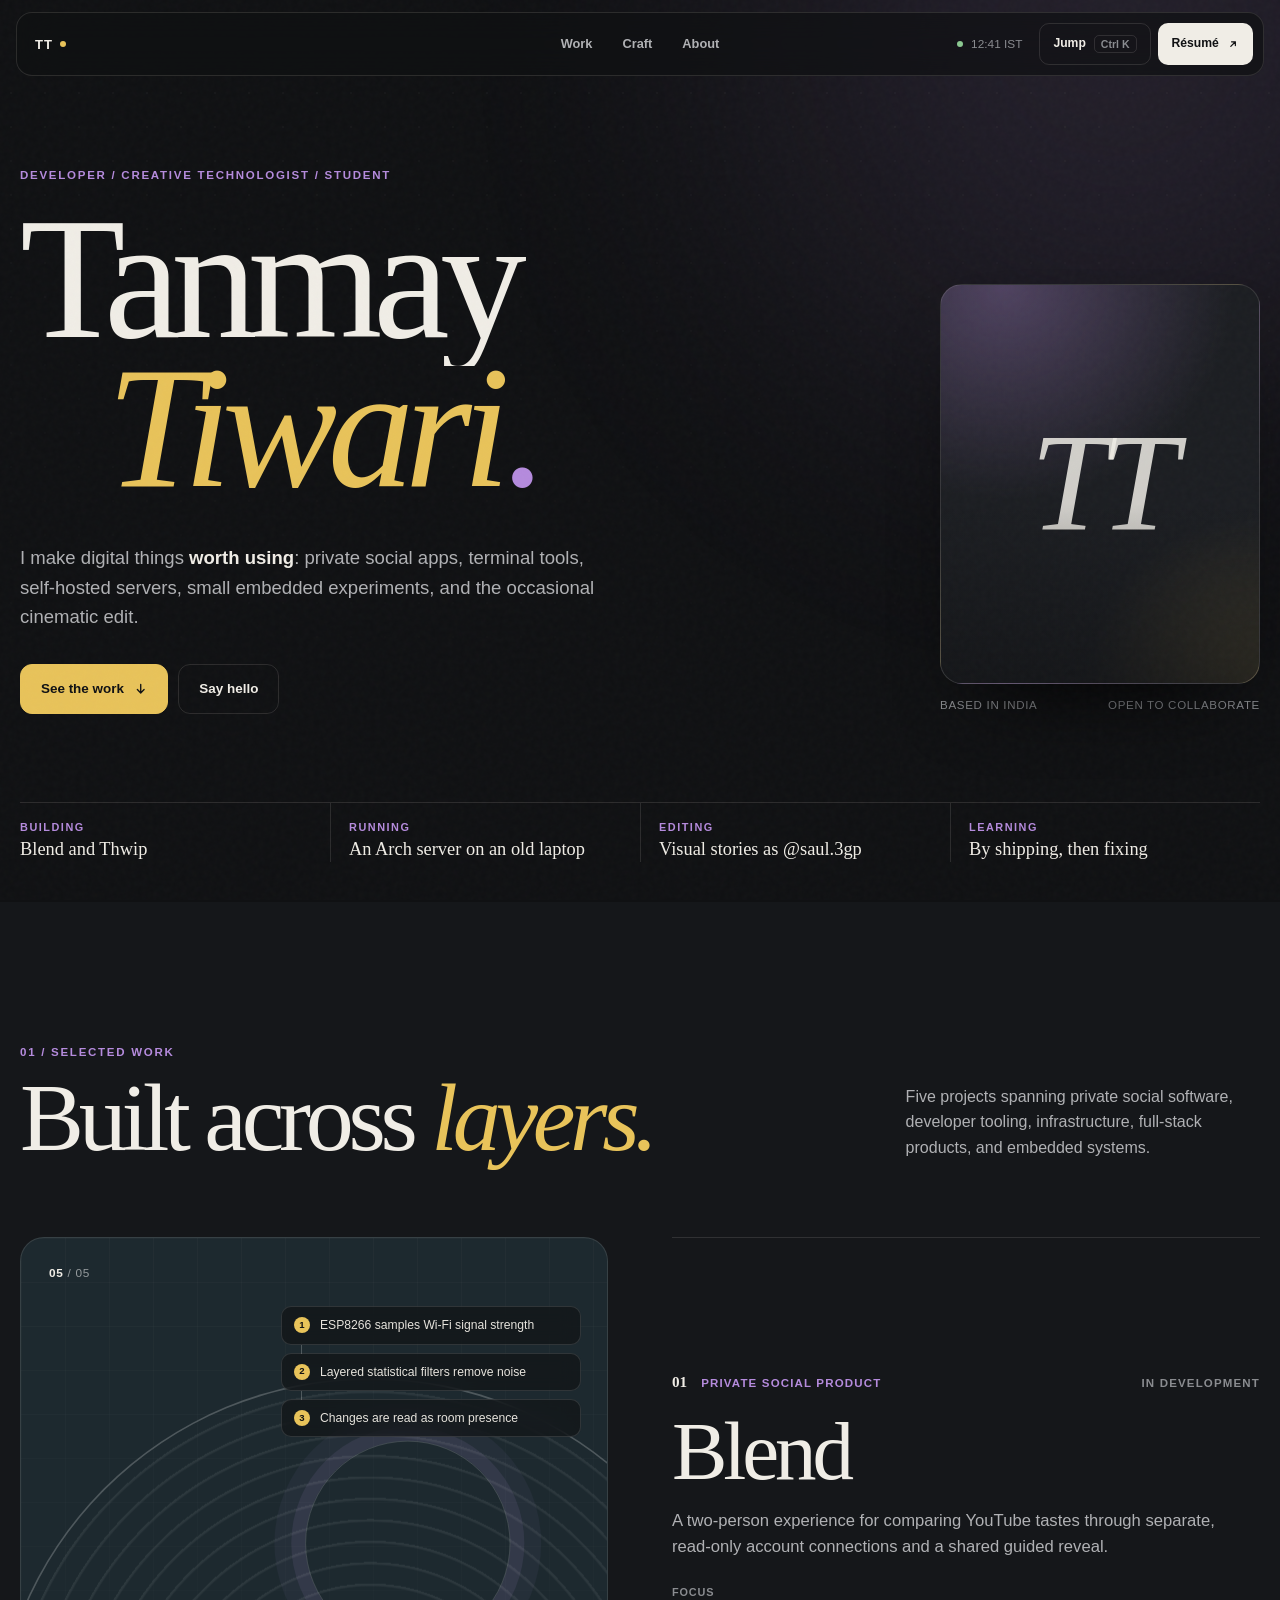
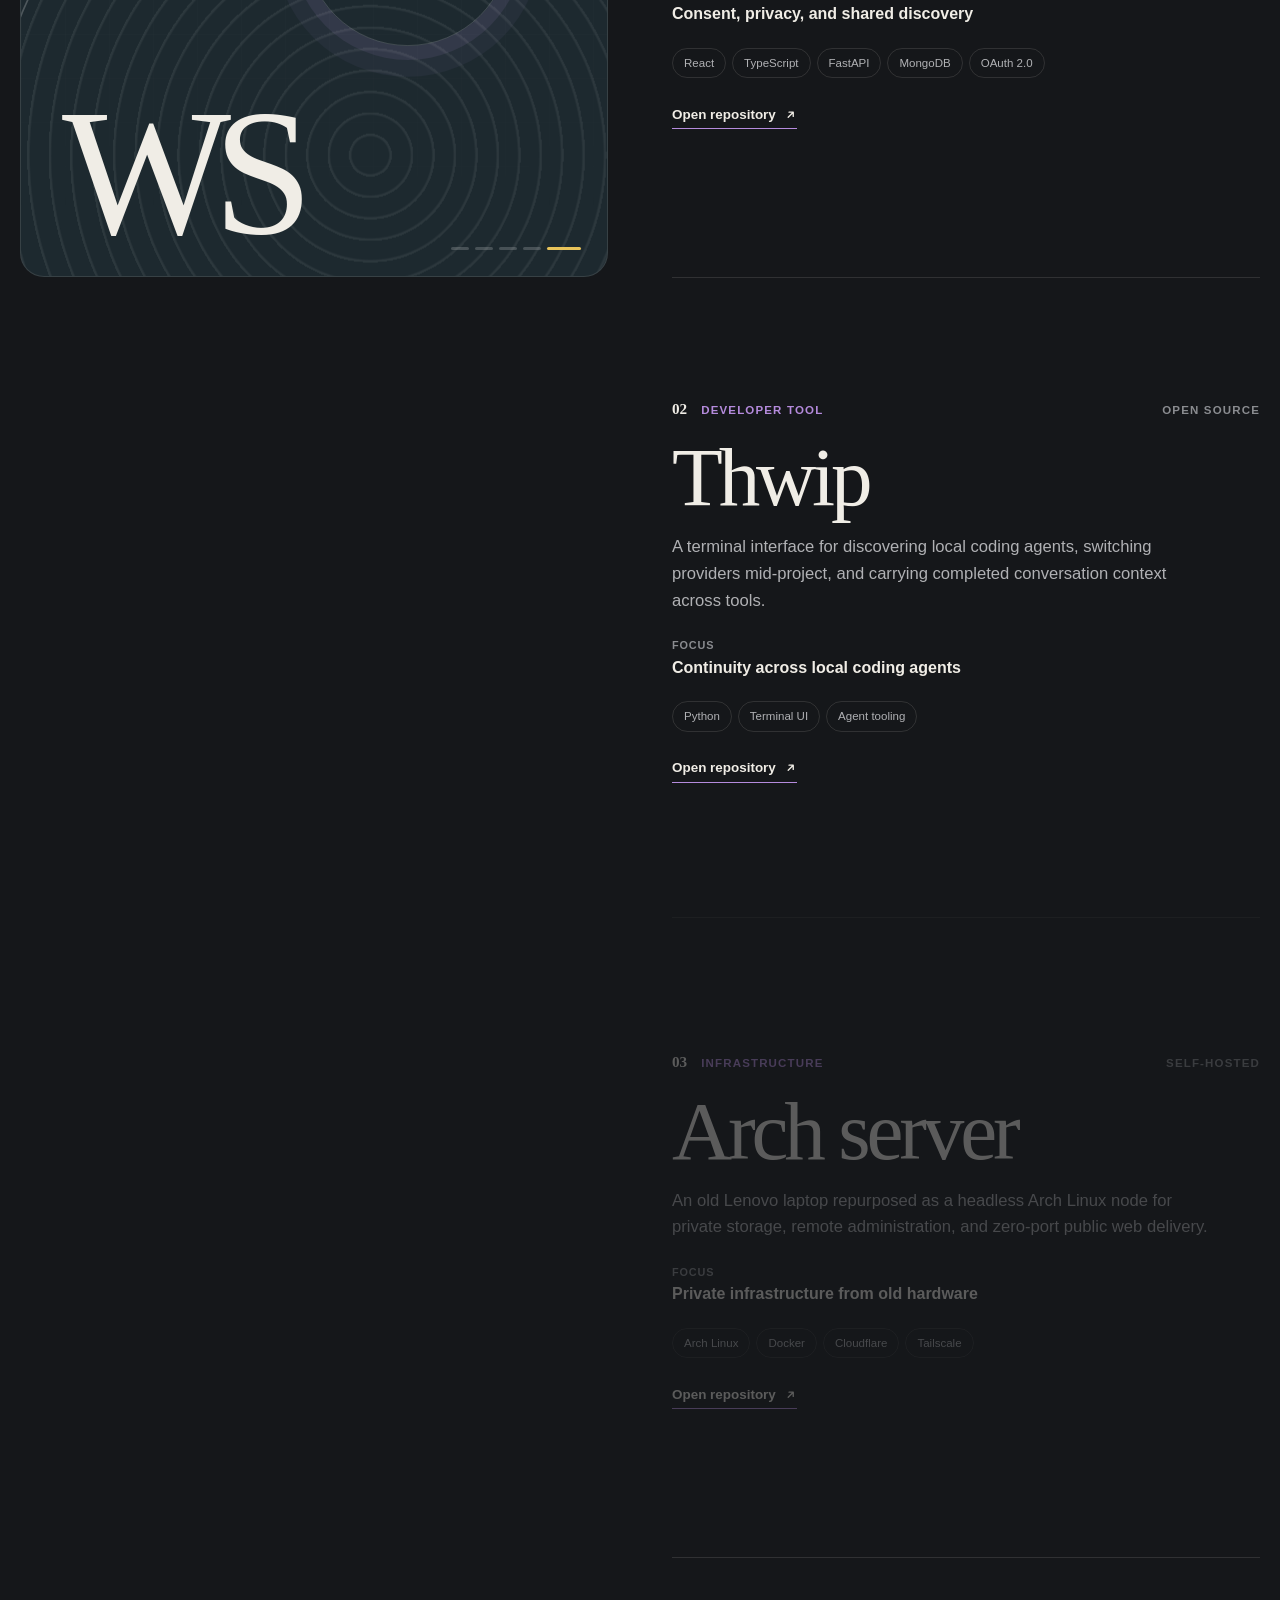
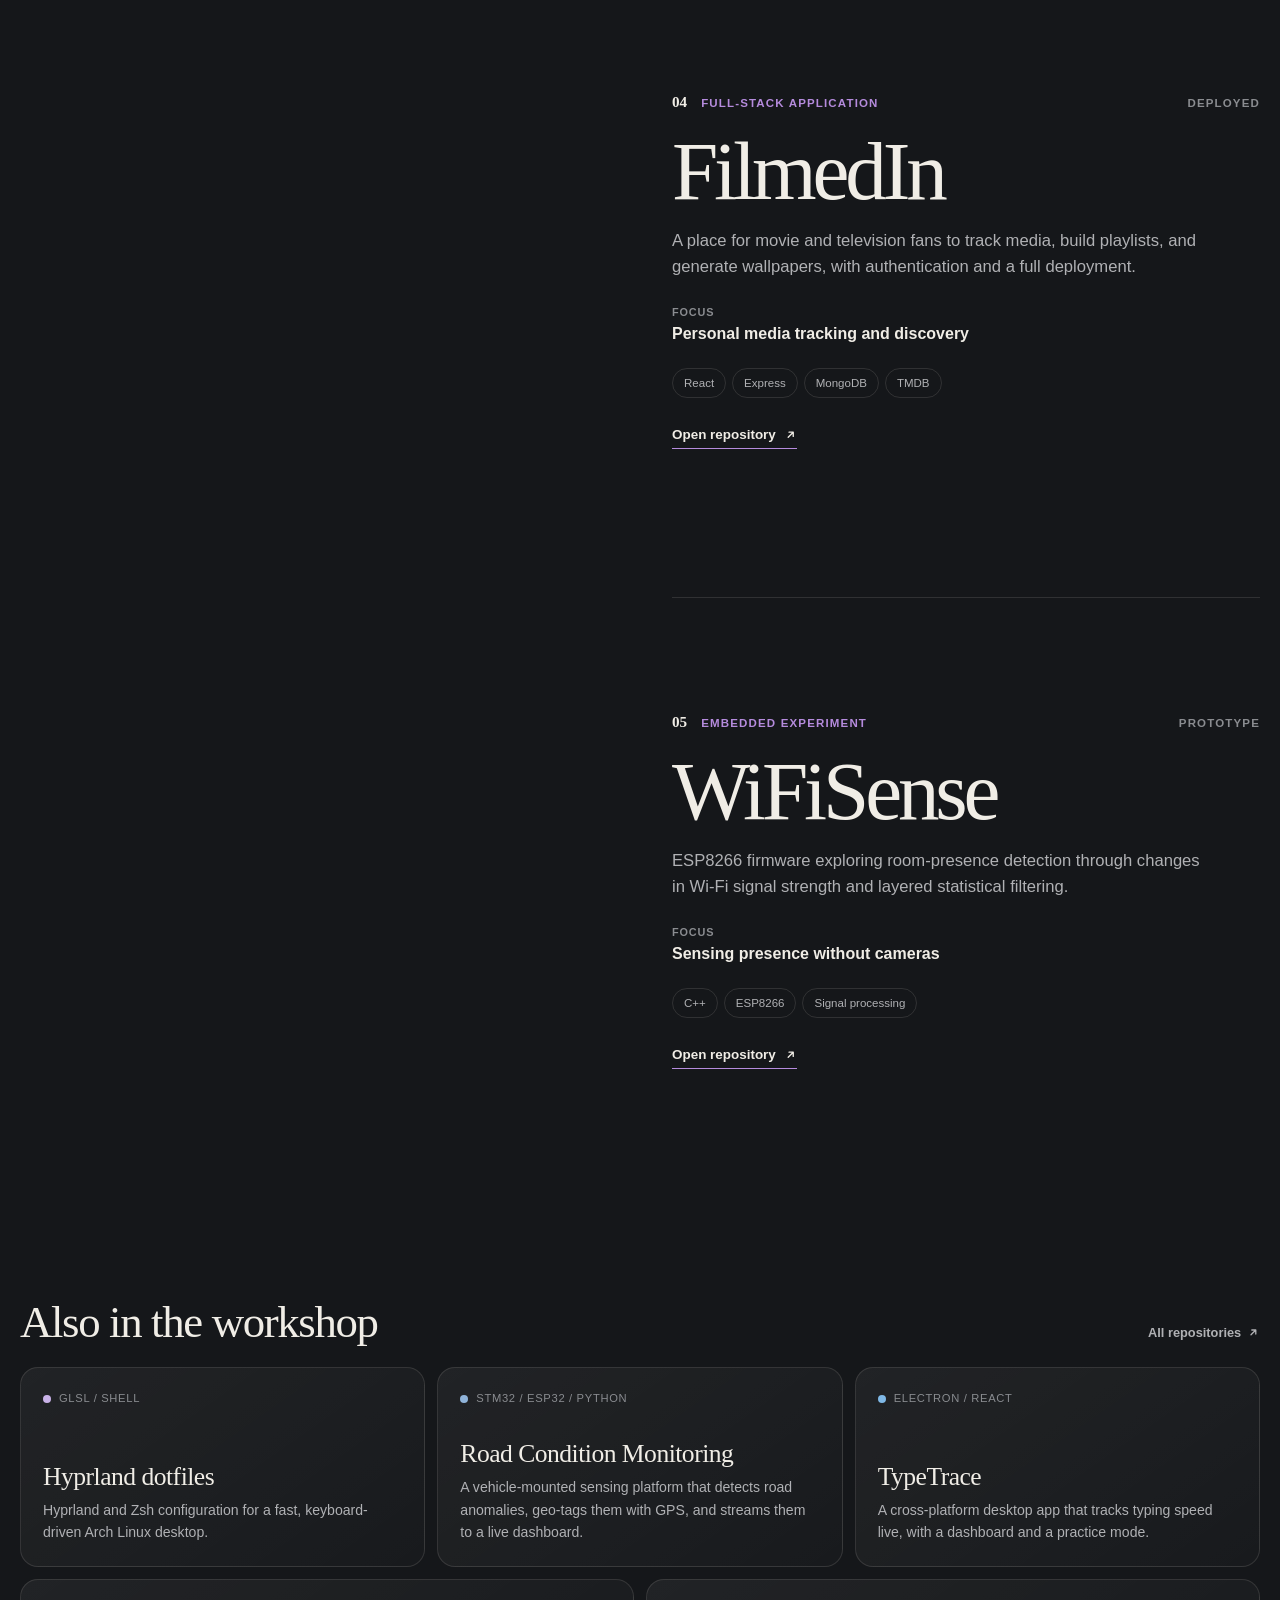
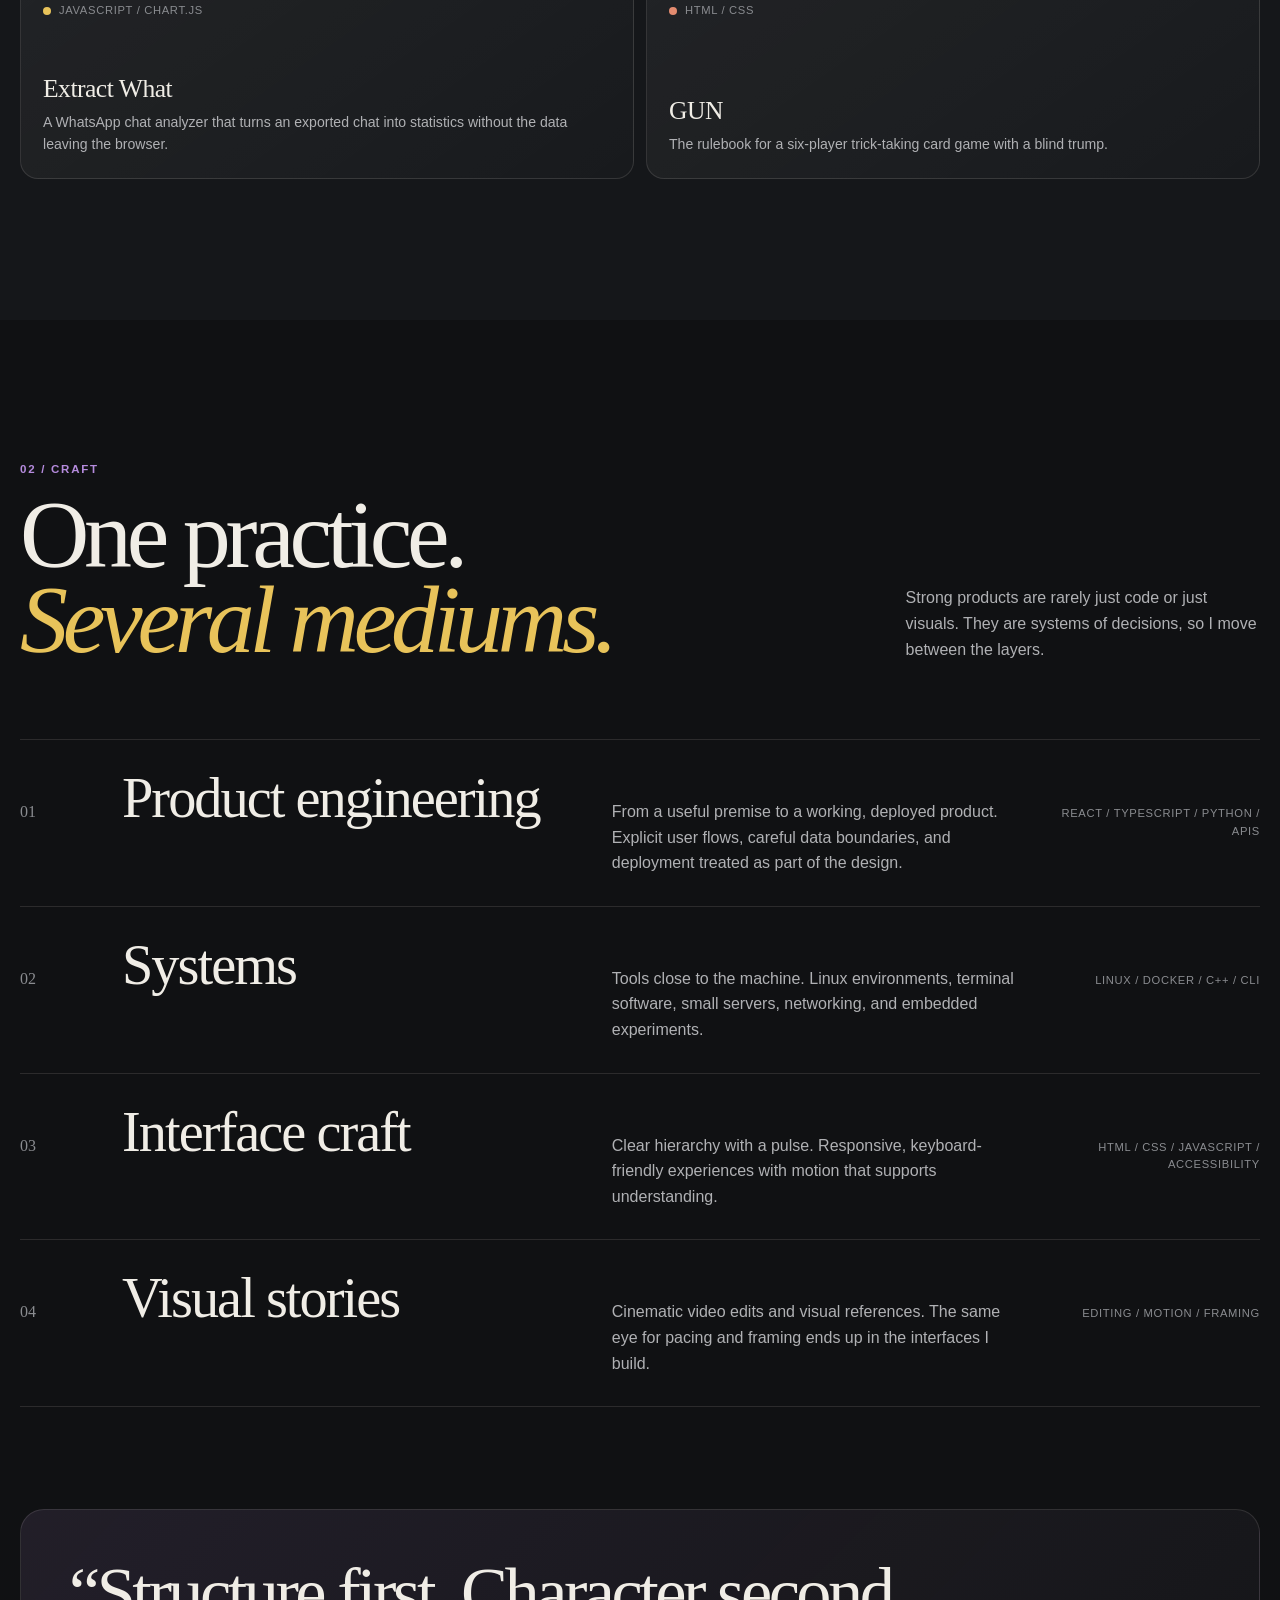
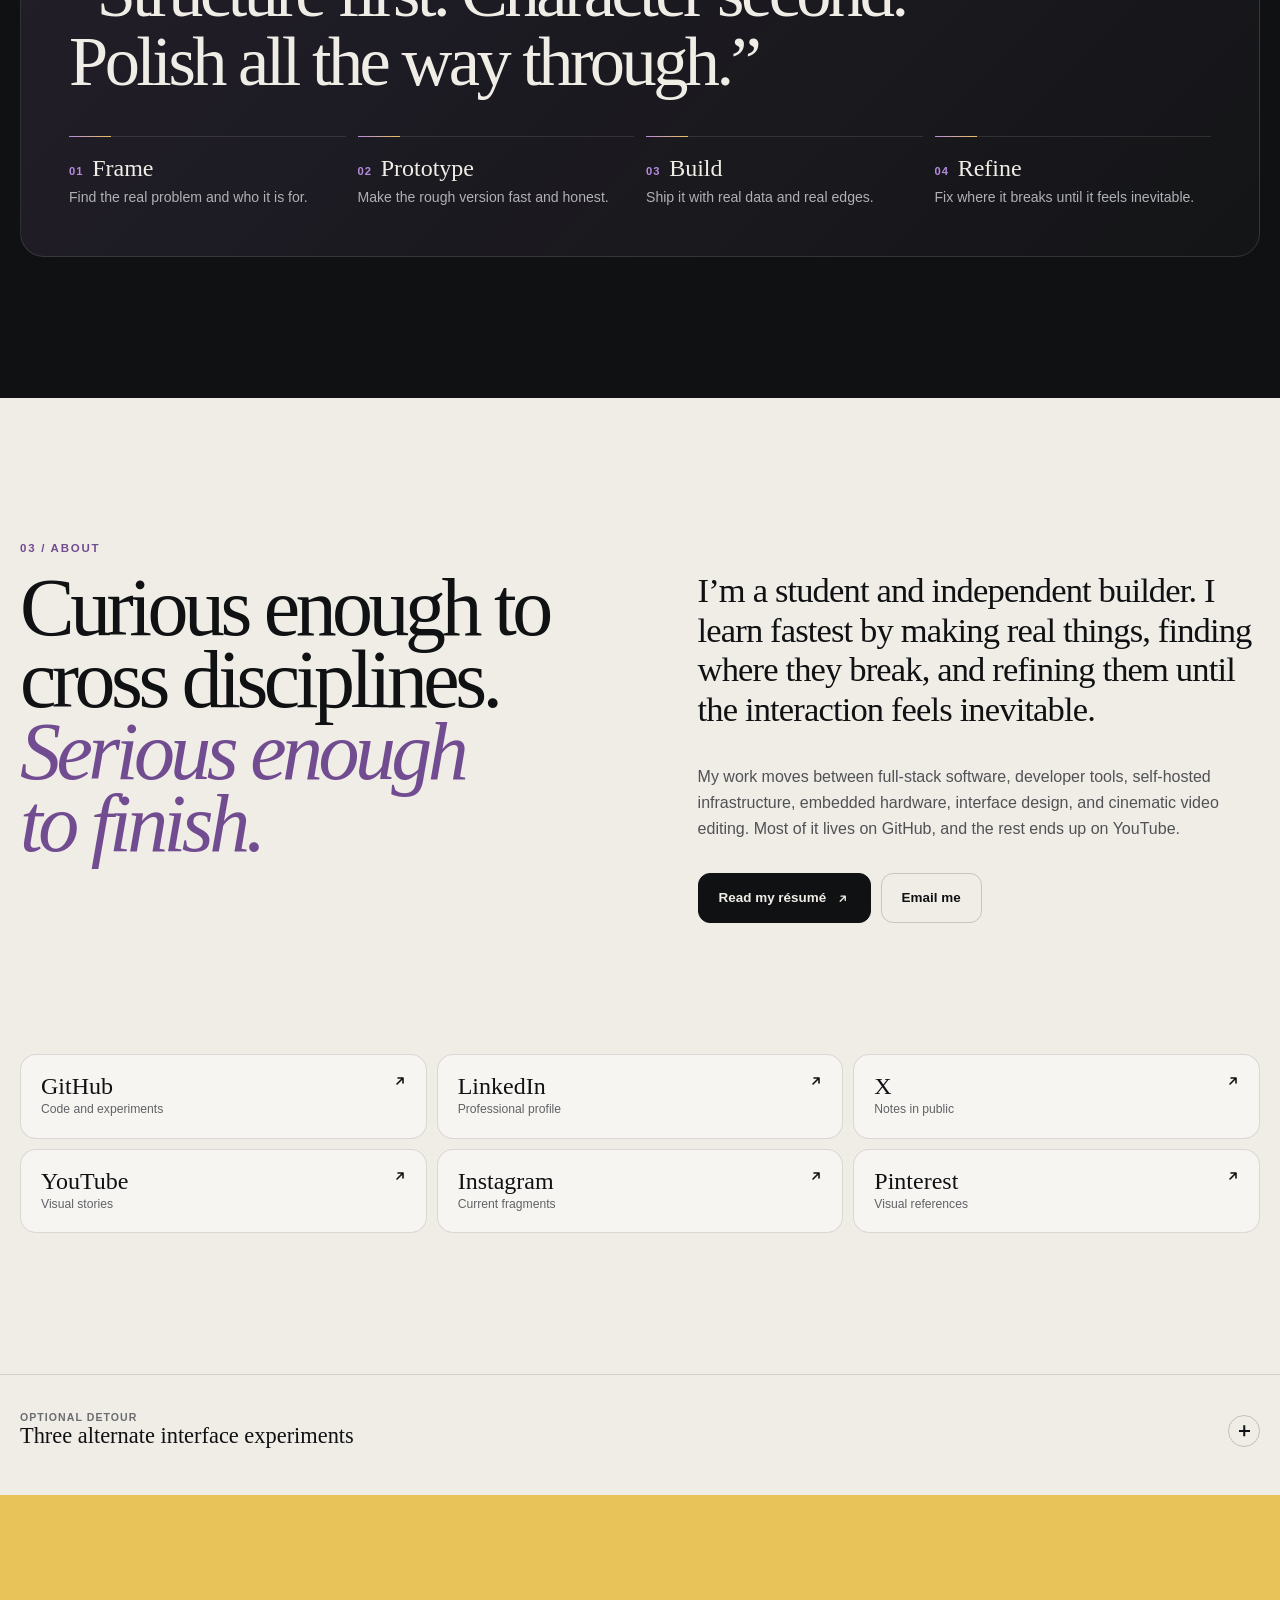
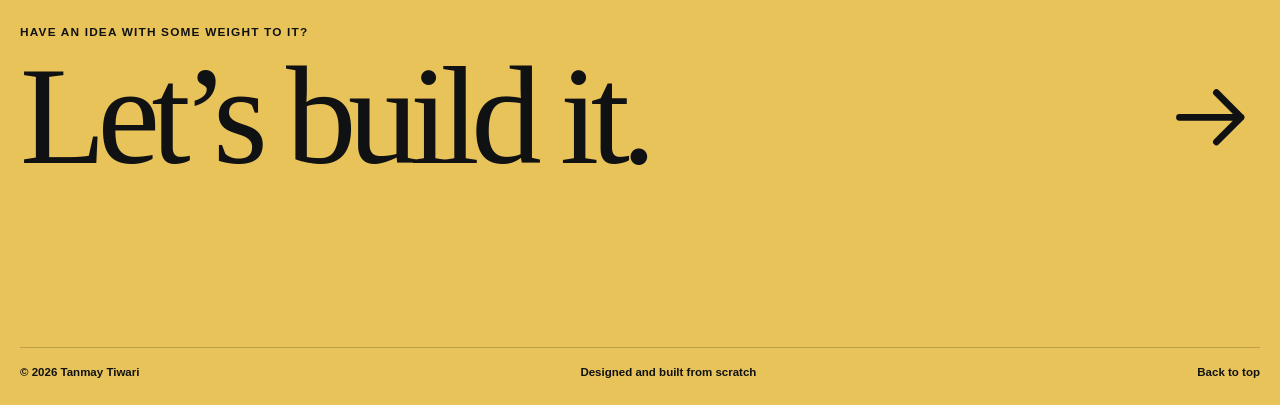
==== commit 9df0a5a0: "updated project Co-Authored-By: Claude Opus 5.5 (1M context) <noreply@anthropic.com>" ====
--- a/index.html
+++ b/index.html
@@ -12,8 +12,7 @@
   <meta property="og:title" content="Tanmay Tiwari | Developer and creative technologist">
   <meta property="og:description" content="Software, systems, interfaces, and visual work with a point of view.">
   <meta property="og:url" content="https://tanmaytiwari.me/">
-  <meta property="og:image" content="https://github.com/tanmayhutt.png?size=1200">
-  <meta name="twitter:card" content="summary_large_image">
+  <meta name="twitter:card" content="summary">
   <meta name="twitter:site" content="@tanmayhutt">
   <link rel="icon" href="/favicon.svg" type="image/svg+xml">
   <link rel="stylesheet" href="/style.css">
@@ -28,257 +27,231 @@
     <a class="logo" href="#top" aria-label="Tanmay Tiwari, back to top">TT<i></i></a>
     <nav aria-label="Primary">
       <a href="#work" data-nav="work">Work</a>
-      <a href="#practice" data-nav="practice">Practice</a>
+      <a href="#craft" data-nav="craft">Craft</a>
       <a href="#about" data-nav="about">About</a>
     </nav>
     <div class="nav-actions">
-      <button class="jump" type="button" data-command-open aria-haspopup="dialog">Jump to <kbd>Ctrl K</kbd></button>
+      <span class="clock" aria-label="Local time in India"><i></i><span data-clock>IST</span></span>
+      <button class="jump" type="button" data-command-open aria-haspopup="dialog">Jump <kbd>Ctrl K</kbd></button>
       <a class="resume" href="/resume/" target="_blank" rel="noopener">Résumé <svg aria-hidden="true" viewBox="0 0 16 16"><path d="M5 11 11 5M6 5h5v5"/></svg></a>
     </div>
   </header>
 
   <main id="main">
+    <!-- Hero -->
     <section class="hero" id="top">
       <canvas class="field" data-field aria-hidden="true"></canvas>
-      <p class="status reveal"><i></i>Student, independent builder, open to collaborate</p>
-      <div class="hero-grid">
-        <div class="hero-copy reveal">
-          <p class="eyebrow">Developer / Creative technologist</p>
-          <h1>I make digital things <em>worth using.</em></h1>
-          <p class="lead">I’m Tanmay, a student working where software engineering, interface craft, Linux systems, and visual storytelling overlap.</p>
-          <div class="actions">
-            <a class="button primary" data-magnetic href="#work">Explore selected work <svg aria-hidden="true" viewBox="0 0 16 16"><path d="M3 8h10M9 4l4 4-4 4"/></svg></a>
-            <a class="button quiet" href="mailto:tiwaritanmay1021@gmail.com">Start a conversation</a>
+      <div class="hero-main">
+        <div class="hero-copy">
+          <p class="eyebrow reveal">Developer / Creative technologist / Student</p>
+          <h1 class="reveal" aria-label="Tanmay Tiwari">
+            <span class="line"><span>Tanmay</span></span>
+            <span class="line"><span><em>Tiwari</em><b class="dot">.</b></span></span>
+          </h1>
+          <p class="lead reveal">I make digital things <strong>worth using</strong>: private social apps, terminal tools, self-hosted servers, small embedded experiments, and the occasional cinematic edit.</p>
+          <div class="actions reveal">
+            <a class="button primary" data-magnetic href="#work">See the work <svg aria-hidden="true" viewBox="0 0 16 16"><path d="M8 3v10M4 9l4 4 4-4"/></svg></a>
+            <a class="button quiet" href="mailto:tiwaritanmay1021@gmail.com">Say hello</a>
           </div>
         </div>
-        <aside class="profile card reveal" aria-label="Profile">
-          <div class="profile-top">
-            <img src="https://github.com/tanmayhutt.png?size=240" alt="Portrait of Tanmay Tiwari" width="88" height="88">
-            <small>Based in India<br>Working everywhere</small>
+
+        <figure class="portrait reveal" data-tilt>
+          <div class="portrait-frame">
+            <span class="initials" aria-hidden="true">TT</span>
+            <img src="/assets/tanmay.jpg" alt="Tanmay Tiwari" width="640" height="800" onerror="this.remove()">
           </div>
-          <p>Building products that feel clear, capable, and distinctly human.</p>
-          <dl>
-            <div><dt>Currently</dt><dd>Blend / Thwip</dd></div>
-            <div><dt>Learning through</dt><dd>Shipping</dd></div>
-          </dl>
-        </aside>
-      </div>
-      <ul class="rail reveal" aria-label="Disciplines">
-        <li>Product engineering</li>
-        <li>Interface systems</li>
-        <li>Linux infrastructure</li>
-        <li>Visual storytelling</li>
+          <figcaption>
+            <span>Based in India</span>
+            <span>Open to collaborate</span>
+          </figcaption>
+        </figure>
+      </div>
+
+      <ul class="now reveal" aria-label="Right now">
+        <li><small>Building</small><b>Blend and Thwip</b></li>
+        <li><small>Running</small><b>An Arch server on an old laptop</b></li>
+        <li><small>Editing</small><b>Visual stories as @saul.3gp</b></li>
+        <li><small>Learning</small><b>By shipping, then fixing</b></li>
       </ul>
     </section>
 
+    <!-- Work -->
     <section class="section work" id="work" aria-labelledby="work-title">
       <header class="section-head reveal">
-        <div>
-          <p class="label">01 / Selected work</p>
-          <h2 id="work-title">Built across layers.</h2>
-        </div>
+        <p class="label">01 / Selected work</p>
+        <h2 id="work-title">Built across <em>layers.</em></h2>
         <p>Five projects spanning private social software, developer tooling, infrastructure, full-stack products, and embedded systems.</p>
       </header>
 
-      <div class="stage reveal" data-stage>
-        <div class="visual" data-visual="blend" aria-hidden="true">
-          <div class="grid"></div>
-          <i class="orb a"></i>
-          <i class="orb b"></i>
-          <span class="visual-index"><b data-visual-index>01</b> / 05</span>
-          <ol class="flow" data-visual-flow></ol>
-          <strong data-visual-mark>BL</strong>
+      <div class="showcase">
+        <div class="stage" aria-hidden="true">
+          <div class="visual" data-visual="blend">
+            <div class="grid"></div>
+            <i class="orb a"></i>
+            <i class="orb b"></i>
+            <span class="visual-index"><b data-visual-index>01</b> / 05</span>
+            <ol class="flow" data-visual-flow>
+              <li>Two people connect YouTube, read-only</li>
+              <li>Each taste profile stays separate</li>
+              <li>A guided reveal shows the overlap</li>
+            </ol>
+            <strong data-visual-mark>BL</strong>
+            <ol class="pips" data-pips><li class="on"></li><li></li><li></li><li></li><li></li></ol>
+          </div>
         </div>
 
-        <div class="panel">
-          <div class="tabs" role="tablist" aria-label="Selected projects" data-tabs hidden>
-            <button type="button" role="tab" id="tab-blend" aria-controls="project-blend" aria-selected="true" data-project="blend">Blend</button>
-            <button type="button" role="tab" id="tab-thwip" aria-controls="project-thwip" aria-selected="false" tabindex="-1" data-project="thwip">Thwip</button>
-            <button type="button" role="tab" id="tab-server" aria-controls="project-server" aria-selected="false" tabindex="-1" data-project="server">Arch server</button>
-            <button type="button" role="tab" id="tab-filmedin" aria-controls="project-filmedin" aria-selected="false" tabindex="-1" data-project="filmedin">FilmedIn</button>
-            <button type="button" role="tab" id="tab-wifisense" aria-controls="project-wifisense" aria-selected="false" tabindex="-1" data-project="wifisense">WiFiSense</button>
-          </div>
-
-          <article class="detail" id="project-blend" role="tabpanel" aria-labelledby="tab-blend" data-panel="blend" data-index="01" data-mark="BL" data-flow="Two people connect YouTube, read-only|Each taste profile stays separate|A guided reveal shows the overlap">
-            <div class="detail-top"><p>Private social product</p><span>In development</span></div>
+        <div class="projects">
+          <article class="project reveal" data-project="blend" data-index="01" data-mark="BL" data-flow="Two people connect YouTube, read-only|Each taste profile stays separate|A guided reveal shows the overlap">
+            <div class="project-top"><span>01</span><p>Private social product</p><em>In development</em></div>
             <h3>Blend</h3>
             <p class="desc">A two-person experience for comparing YouTube tastes through separate, read-only account connections and a shared guided reveal.</p>
+            <p class="focus"><small>Focus</small>Consent, privacy, and shared discovery</p>
             <ul class="tags"><li>React</li><li>TypeScript</li><li>FastAPI</li><li>MongoDB</li><li>OAuth 2.0</li></ul>
-            <footer>
-              <p><small>Focus</small><b>Consent, privacy, and shared discovery</b></p>
-              <a href="https://github.com/tanmayhutt/blend" target="_blank" rel="noopener">Open repository <svg aria-hidden="true" viewBox="0 0 16 16"><path d="M5 11 11 5M6 5h5v5"/></svg></a>
-            </footer>
-          </article>
-
-          <article class="detail" id="project-thwip" role="tabpanel" aria-labelledby="tab-thwip" data-panel="thwip" data-index="02" data-mark="TH" data-flow="Discover coding agents installed locally|Switch providers mid-project|Carry finished context into the next tool">
-            <div class="detail-top"><p>Developer tool</p><span>Open source</span></div>
+            <a class="repo" href="https://github.com/tanmayhutt/blend" target="_blank" rel="noopener">Open repository <svg aria-hidden="true" viewBox="0 0 16 16"><path d="M5 11 11 5M6 5h5v5"/></svg></a>
+          </article>
+
+          <article class="project reveal" data-project="thwip" data-index="02" data-mark="TH" data-flow="Discover coding agents installed locally|Switch providers mid-project|Carry finished context into the next tool">
+            <div class="project-top"><span>02</span><p>Developer tool</p><em>Open source</em></div>
             <h3>Thwip</h3>
             <p class="desc">A terminal interface for discovering local coding agents, switching providers mid-project, and carrying completed conversation context across tools.</p>
+            <p class="focus"><small>Focus</small>Continuity across local coding agents</p>
             <ul class="tags"><li>Python</li><li>Terminal UI</li><li>Agent tooling</li></ul>
-            <footer>
-              <p><small>Focus</small><b>Continuity across local coding agents</b></p>
-              <a href="https://github.com/tanmayhutt/thwip-cli" target="_blank" rel="noopener">Open repository <svg aria-hidden="true" viewBox="0 0 16 16"><path d="M5 11 11 5M6 5h5v5"/></svg></a>
-            </footer>
-          </article>
-
-          <article class="detail" id="project-server" role="tabpanel" aria-labelledby="tab-server" data-panel="server" data-index="03" data-mark="AS" data-flow="An old Lenovo laptop, lid closed|Headless Arch Linux running Docker|Tailscale for admin, Cloudflare for the web">
-            <div class="detail-top"><p>Infrastructure</p><span>Self-hosted</span></div>
+            <a class="repo" href="https://github.com/tanmayhutt/thwip-cli" target="_blank" rel="noopener">Open repository <svg aria-hidden="true" viewBox="0 0 16 16"><path d="M5 11 11 5M6 5h5v5"/></svg></a>
+          </article>
+
+          <article class="project reveal" data-project="server" data-index="03" data-mark="AS" data-flow="An old Lenovo laptop, lid closed|Headless Arch Linux running Docker|Tailscale for admin, Cloudflare for the web">
+            <div class="project-top"><span>03</span><p>Infrastructure</p><em>Self-hosted</em></div>
             <h3>Arch server</h3>
             <p class="desc">An old Lenovo laptop repurposed as a headless Arch Linux node for private storage, remote administration, and zero-port public web delivery.</p>
+            <p class="focus"><small>Focus</small>Private infrastructure from old hardware</p>
             <ul class="tags"><li>Arch Linux</li><li>Docker</li><li>Cloudflare</li><li>Tailscale</li></ul>
-            <footer>
-              <p><small>Focus</small><b>Private infrastructure from old hardware</b></p>
-              <a href="https://github.com/tanmayhutt/arch-server" target="_blank" rel="noopener">Open repository <svg aria-hidden="true" viewBox="0 0 16 16"><path d="M5 11 11 5M6 5h5v5"/></svg></a>
-            </footer>
-          </article>
-
-          <article class="detail" id="project-filmedin" role="tabpanel" aria-labelledby="tab-filmedin" data-panel="filmedin" data-index="04" data-mark="FI" data-flow="Search films and shows through TMDB|Track what you watch and build playlists|Turn favourites into wallpapers">
-            <div class="detail-top"><p>Full-stack application</p><span>Deployed</span></div>
+            <a class="repo" href="https://github.com/tanmayhutt/arch-server" target="_blank" rel="noopener">Open repository <svg aria-hidden="true" viewBox="0 0 16 16"><path d="M5 11 11 5M6 5h5v5"/></svg></a>
+          </article>
+
+          <article class="project reveal" data-project="filmedin" data-index="04" data-mark="FI" data-flow="Search films and shows through TMDB|Track what you watch and build playlists|Turn favourites into wallpapers">
+            <div class="project-top"><span>04</span><p>Full-stack application</p><em>Deployed</em></div>
             <h3>FilmedIn</h3>
             <p class="desc">A place for movie and television fans to track media, build playlists, and generate wallpapers, with authentication and a full deployment.</p>
+            <p class="focus"><small>Focus</small>Personal media tracking and discovery</p>
             <ul class="tags"><li>React</li><li>Express</li><li>MongoDB</li><li>TMDB</li></ul>
-            <footer>
-              <p><small>Focus</small><b>Personal media tracking and discovery</b></p>
-              <a href="https://github.com/tanmayhutt/FilmedIn" target="_blank" rel="noopener">Open repository <svg aria-hidden="true" viewBox="0 0 16 16"><path d="M5 11 11 5M6 5h5v5"/></svg></a>
-            </footer>
-          </article>
-
-          <article class="detail" id="project-wifisense" role="tabpanel" aria-labelledby="tab-wifisense" data-panel="wifisense" data-index="05" data-mark="WS" data-flow="ESP8266 samples Wi-Fi signal strength|Layered statistical filters remove noise|Changes are read as room presence">
-            <div class="detail-top"><p>Embedded experiment</p><span>Prototype</span></div>
+            <a class="repo" href="https://github.com/tanmayhutt/FilmedIn" target="_blank" rel="noopener">Open repository <svg aria-hidden="true" viewBox="0 0 16 16"><path d="M5 11 11 5M6 5h5v5"/></svg></a>
+          </article>
+
+          <article class="project reveal" data-project="wifisense" data-index="05" data-mark="WS" data-flow="ESP8266 samples Wi-Fi signal strength|Layered statistical filters remove noise|Changes are read as room presence">
+            <div class="project-top"><span>05</span><p>Embedded experiment</p><em>Prototype</em></div>
             <h3>WiFiSense</h3>
             <p class="desc">ESP8266 firmware exploring room-presence detection through changes in Wi-Fi signal strength and layered statistical filtering.</p>
+            <p class="focus"><small>Focus</small>Sensing presence without cameras</p>
             <ul class="tags"><li>C++</li><li>ESP8266</li><li>Signal processing</li></ul>
-            <footer>
-              <p><small>Focus</small><b>Sensing presence without cameras</b></p>
-              <a href="https://github.com/tanmayhutt/WiFiSense" target="_blank" rel="noopener">Open repository <svg aria-hidden="true" viewBox="0 0 16 16"><path d="M5 11 11 5M6 5h5v5"/></svg></a>
-            </footer>
+            <a class="repo" href="https://github.com/tanmayhutt/WiFiSense" target="_blank" rel="noopener">Open repository <svg aria-hidden="true" viewBox="0 0 16 16"><path d="M5 11 11 5M6 5h5v5"/></svg></a>
           </article>
         </div>
       </div>
 
-      <div class="workshop reveal" id="workshop">
-        <header>
-          <p class="label">Also in the workshop</p>
+      <div class="workshop" id="workshop">
+        <header class="reveal">
+          <h3>Also in the workshop</h3>
           <a href="https://github.com/tanmayhutt?tab=repositories" target="_blank" rel="noopener">All repositories <svg aria-hidden="true" viewBox="0 0 16 16"><path d="M5 11 11 5M6 5h5v5"/></svg></a>
         </header>
         <ul>
-          <li>
-            <a href="https://github.com/tanmayhutt/hyprland-dotfiles" target="_blank" rel="noopener">
-              <b>Hyprland dotfiles</b>
-              <span>Hyprland and Zsh configuration for a fast, keyboard-driven Arch Linux desktop.</span>
-              <small>GLSL / Shell</small>
-            </a>
-          </li>
-          <li>
-            <a href="https://github.com/tanmayhutt/Road-Condition-Monitoring-System" target="_blank" rel="noopener">
-              <b>Road Condition Monitoring</b>
-              <span>A vehicle-mounted sensing platform that detects road anomalies, geo-tags them with GPS, and streams them to a live dashboard.</span>
-              <small>STM32 / ESP32 / Python</small>
-            </a>
-          </li>
-          <li>
-            <a href="https://github.com/tanmayhutt/typetrace-app" target="_blank" rel="noopener">
-              <b>TypeTrace</b>
-              <span>A cross-platform desktop app that tracks typing speed live, with a dashboard and a practice mode.</span>
-              <small>Electron / React</small>
-            </a>
-          </li>
-          <li>
-            <a href="https://github.com/tanmayhutt/extract-what" target="_blank" rel="noopener">
-              <b>Extract What</b>
-              <span>A WhatsApp chat analyzer that turns an exported chat into statistics without the data leaving the browser.</span>
-              <small>JavaScript / Chart.js</small>
-            </a>
-          </li>
-          <li>
-            <a href="https://tanmayhutt.github.io/gun/" target="_blank" rel="noopener">
-              <b>GUN</b>
-              <span>The rulebook for a six-player trick-taking card game with a blind trump.</span>
-              <small>HTML / CSS</small>
-            </a>
-          </li>
+          <li class="reveal"><a class="card" href="https://github.com/tanmayhutt/hyprland-dotfiles" target="_blank" rel="noopener">
+            <small><i style="--c:#c9b2e8"></i>GLSL / Shell</small>
+            <b>Hyprland dotfiles</b>
+            <span>Hyprland and Zsh configuration for a fast, keyboard-driven Arch Linux desktop.</span>
+          </a></li>
+          <li class="reveal"><a class="card" href="https://github.com/tanmayhutt/Road-Condition-Monitoring-System" target="_blank" rel="noopener">
+            <small><i style="--c:#8fb3d9"></i>STM32 / ESP32 / Python</small>
+            <b>Road Condition Monitoring</b>
+            <span>A vehicle-mounted sensing platform that detects road anomalies, geo-tags them with GPS, and streams them to a live dashboard.</span>
+          </a></li>
+          <li class="reveal"><a class="card" href="https://github.com/tanmayhutt/typetrace-app" target="_blank" rel="noopener">
+            <small><i style="--c:#7fb8e6"></i>Electron / React</small>
+            <b>TypeTrace</b>
+            <span>A cross-platform desktop app that tracks typing speed live, with a dashboard and a practice mode.</span>
+          </a></li>
+          <li class="reveal"><a class="card" href="https://github.com/tanmayhutt/extract-what" target="_blank" rel="noopener">
+            <small><i style="--c:#e8c35a"></i>JavaScript / Chart.js</small>
+            <b>Extract What</b>
+            <span>A WhatsApp chat analyzer that turns an exported chat into statistics without the data leaving the browser.</span>
+          </a></li>
+          <li class="reveal"><a class="card" href="https://tanmayhutt.github.io/gun/" target="_blank" rel="noopener">
+            <small><i style="--c:#e38b6f"></i>HTML / CSS</small>
+            <b>GUN</b>
+            <span>The rulebook for a six-player trick-taking card game with a blind trump.</span>
+          </a></li>
         </ul>
       </div>
     </section>
 
-    <section class="section practice" id="practice" aria-labelledby="practice-title">
+    <!-- Craft -->
+    <section class="section craft" id="craft" aria-labelledby="craft-title">
       <header class="section-head reveal">
-        <div>
-          <p class="label">02 / How I work</p>
-          <h2 id="practice-title">One practice.<br>Several mediums.</h2>
-        </div>
-        <p>I move between layers because strong products are rarely just code or just visuals. They are systems of decisions.</p>
+        <p class="label">02 / Craft</p>
+        <h2 id="craft-title">One practice. <em>Several mediums.</em></h2>
+        <p>Strong products are rarely just code or just visuals. They are systems of decisions, so I move between the layers.</p>
       </header>
-      <div class="bento">
-        <article class="tile wide card reveal">
-          <span class="num">01</span>
-          <div class="art rings" aria-hidden="true">
-            <svg viewBox="0 0 48 48"><path d="M8 34 20 22l7 7 13-15"/><path d="M32 14h8v8"/></svg>
-          </div>
-          <div class="tile-copy">
-            <p class="label">Product engineering</p>
-            <h3>From a useful premise to a working, deployed product.</h3>
-            <p>Explicit user flows, careful data boundaries, resilient interfaces, and deployment treated as part of the design.</p>
-          </div>
+      <ol class="disciplines">
+        <li class="reveal">
+          <span class="n">01</span>
+          <h3>Product engineering</h3>
+          <p>From a useful premise to a working, deployed product. Explicit user flows, careful data boundaries, and deployment treated as part of the design.</p>
           <small>React / TypeScript / Python / APIs</small>
-        </article>
-        <article class="tile card reveal">
-          <span class="num">02</span>
-          <div class="art signal" aria-hidden="true"><i></i><i></i><i></i><i></i></div>
-          <div class="tile-copy">
-            <p class="label">Systems</p>
-            <h3>Tools close to the machine.</h3>
-            <p>Linux environments, terminal software, small servers, networking, and embedded experiments.</p>
-          </div>
+        </li>
+        <li class="reveal">
+          <span class="n">02</span>
+          <h3>Systems</h3>
+          <p>Tools close to the machine. Linux environments, terminal software, small servers, networking, and embedded experiments.</p>
           <small>Linux / Docker / C++ / CLI</small>
-        </article>
-        <article class="tile card reveal">
-          <span class="num">03</span>
-          <div class="art mini" aria-hidden="true"><i></i><i></i><i></i></div>
-          <div class="tile-copy">
-            <p class="label">Interface craft</p>
-            <h3>Clear hierarchy with a pulse.</h3>
-            <p>Responsive, keyboard-friendly experiences with motion that supports understanding.</p>
-          </div>
+        </li>
+        <li class="reveal">
+          <span class="n">03</span>
+          <h3>Interface craft</h3>
+          <p>Clear hierarchy with a pulse. Responsive, keyboard-friendly experiences with motion that supports understanding.</p>
           <small>HTML / CSS / JavaScript / Accessibility</small>
-        </article>
-        <article class="tile quote wide card reveal">
-          <span class="num">04</span>
-          <blockquote>“Structure first. Character second. Polish all the way through.”</blockquote>
-          <ol class="timeline" aria-label="Process">
-            <li>Frame</li>
-            <li>Prototype</li>
-            <li>Build</li>
-            <li>Refine</li>
-          </ol>
-          <small>A repeatable process, not a fixed aesthetic</small>
-        </article>
-      </div>
-    </section>
-
+        </li>
+        <li class="reveal">
+          <span class="n">04</span>
+          <h3>Visual stories</h3>
+          <p>Cinematic video edits and visual references. The same eye for pacing and framing ends up in the interfaces I build.</p>
+          <small>Editing / Motion / Framing</small>
+        </li>
+      </ol>
+      <div class="process reveal">
+        <blockquote>“Structure first. Character second. Polish all the way through.”</blockquote>
+        <ol aria-label="Process">
+          <li><b>Frame</b><span>Find the real problem and who it is for.</span></li>
+          <li><b>Prototype</b><span>Make the rough version fast and honest.</span></li>
+          <li><b>Build</b><span>Ship it with real data and real edges.</span></li>
+          <li><b>Refine</b><span>Fix where it breaks until it feels inevitable.</span></li>
+        </ol>
+      </div>
+    </section>
+
+    <!-- About -->
     <section class="section about" id="about" aria-labelledby="about-title">
-      <div class="reveal">
+      <div class="about-head reveal">
         <p class="label">03 / About</p>
-        <h2 id="about-title">Curious enough to cross disciplines. Serious enough to finish.</h2>
+        <h2 id="about-title">Curious enough to cross disciplines. <em>Serious enough to finish.</em></h2>
       </div>
       <div class="about-copy reveal">
         <p class="about-lead">I’m a student and independent builder. I learn fastest by making real things, finding where they break, and refining them until the interaction feels inevitable.</p>
-        <p>My work moves between full-stack software, developer tools, self-hosted infrastructure, embedded hardware, interface design, and cinematic video editing.</p>
+        <p>My work moves between full-stack software, developer tools, self-hosted infrastructure, embedded hardware, interface design, and cinematic video editing. Most of it lives on GitHub, and the rest ends up on YouTube.</p>
         <div class="actions">
           <a class="button primary dark" href="/resume/" target="_blank" rel="noopener">Read my résumé <svg aria-hidden="true" viewBox="0 0 16 16"><path d="M5 11 11 5M6 5h5v5"/></svg></a>
           <a class="button quiet dark" href="mailto:tiwaritanmay1021@gmail.com">Email me</a>
         </div>
       </div>
       <ul class="social reveal" aria-label="Elsewhere">
-        <li><a href="https://github.com/tanmayhutt" target="_blank" rel="noopener me"><b>GitHub</b><small>Code and experiments</small></a></li>
-        <li><a href="https://www.linkedin.com/in/tanmay-tiwari-72719526a/" target="_blank" rel="noopener me"><b>LinkedIn</b><small>Professional profile</small></a></li>
-        <li><a href="https://x.com/tanmayhutt" target="_blank" rel="noopener me"><b>X</b><small>Notes in public</small></a></li>
-        <li><a href="https://www.youtube.com/@saul.3gp" target="_blank" rel="noopener me"><b>YouTube</b><small>Visual stories</small></a></li>
-        <li><a href="https://www.instagram.com/tanmayhutt/" target="_blank" rel="noopener me"><b>Instagram</b><small>Current fragments</small></a></li>
-        <li><a href="https://in.pinterest.com/tanmayhutt/" target="_blank" rel="noopener me"><b>Pinterest</b><small>Visual references</small></a></li>
+        <li><a href="https://github.com/tanmayhutt" target="_blank" rel="noopener me"><b>GitHub</b><small>Code and experiments</small><svg aria-hidden="true" viewBox="0 0 16 16"><path d="M5 11 11 5M6 5h5v5"/></svg></a></li>
+        <li><a href="https://www.linkedin.com/in/tanmay-tiwari-72719526a/" target="_blank" rel="noopener me"><b>LinkedIn</b><small>Professional profile</small><svg aria-hidden="true" viewBox="0 0 16 16"><path d="M5 11 11 5M6 5h5v5"/></svg></a></li>
+        <li><a href="https://x.com/tanmayhutt" target="_blank" rel="noopener me"><b>X</b><small>Notes in public</small><svg aria-hidden="true" viewBox="0 0 16 16"><path d="M5 11 11 5M6 5h5v5"/></svg></a></li>
+        <li><a href="https://www.youtube.com/@saul.3gp" target="_blank" rel="noopener me"><b>YouTube</b><small>Visual stories</small><svg aria-hidden="true" viewBox="0 0 16 16"><path d="M5 11 11 5M6 5h5v5"/></svg></a></li>
+        <li><a href="https://www.instagram.com/tanmayhutt/" target="_blank" rel="noopener me"><b>Instagram</b><small>Current fragments</small><svg aria-hidden="true" viewBox="0 0 16 16"><path d="M5 11 11 5M6 5h5v5"/></svg></a></li>
+        <li><a href="https://in.pinterest.com/tanmayhutt/" target="_blank" rel="noopener me"><b>Pinterest</b><small>Visual references</small><svg aria-hidden="true" viewBox="0 0 16 16"><path d="M5 11 11 5M6 5h5v5"/></svg></a></li>
       </ul>
     </section>
 
+    <!-- Desk experiments -->
     <section class="labs" id="desks" aria-labelledby="desks-title">
       <details class="reveal">
         <summary>
@@ -287,27 +260,21 @@
         </summary>
         <p class="labs-note">The same portfolio, rebuilt as three playful interfaces. Each opens in a new tab.</p>
         <ul>
-          <li>
-            <a href="/linux-desk/" target="_blank" rel="noopener">
-              <span class="preview linux" aria-hidden="true"><i></i><i></i><i></i><em></em></span>
-              <b>01 / Linux desk</b>
-              <small>A Hyprland-style tiling desktop with windows, a launcher, and a terminal.</small>
-            </a>
-          </li>
-          <li>
-            <a href="/spotify-desk/" target="_blank" rel="noopener">
-              <span class="preview spotify" aria-hidden="true"><i></i><i></i><i></i><em></em></span>
-              <b>02 / Spotify desk</b>
-              <small>Projects as a playlist, with a working player and mobile navigation.</small>
-            </a>
-          </li>
-          <li>
-            <a href="/nokia-desk/" target="_blank" rel="noopener">
-              <span class="preview nokia" aria-hidden="true"><i></i><em></em></span>
-              <b>03 / Nokia desk</b>
-              <small>A Nokia 3310 in the browser, with menus, sounds, and playable Snake.</small>
-            </a>
-          </li>
+          <li><a href="/linux-desk/" target="_blank" rel="noopener">
+            <span class="preview linux" aria-hidden="true"><i></i><i></i><i></i><em></em></span>
+            <b>01 / Linux desk</b>
+            <small>A Hyprland-style tiling desktop with windows, a launcher, and a terminal.</small>
+          </a></li>
+          <li><a href="/spotify-desk/" target="_blank" rel="noopener">
+            <span class="preview spotify" aria-hidden="true"><i></i><i></i><i></i><em></em></span>
+            <b>02 / Spotify desk</b>
+            <small>Projects as a playlist, with a working player and mobile navigation.</small>
+          </a></li>
+          <li><a href="/nokia-desk/" target="_blank" rel="noopener">
+            <span class="preview nokia" aria-hidden="true"><i></i><em></em></span>
+            <b>03 / Nokia desk</b>
+            <small>A Nokia 3310 in the browser, with menus, sounds, and playable Snake.</small>
+          </a></li>
         </ul>
       </details>
     </section>
@@ -330,7 +297,7 @@
         <button type="button" data-command-close>Esc</button>
       </header>
       <a href="#work"><i>01</i>Selected work<kbd>W</kbd></a>
-      <a href="#practice"><i>02</i>Practice<kbd>P</kbd></a>
+      <a href="#craft"><i>02</i>Craft<kbd>C</kbd></a>
       <a href="#about"><i>03</i>About<kbd>A</kbd></a>
       <a href="#desks"><i>04</i>Desk experiments<kbd>D</kbd></a>
       <a href="/resume/" target="_blank" rel="noopener"><i>R</i>Résumé<kbd>R</kbd></a>
--- a/style.css
+++ b/style.css
@@ -38,9 +38,11 @@
 }
 a { color: inherit; text-decoration: none; }
 button { color: inherit; font: inherit; }
-p, h1, h2, h3, blockquote, dl, ul, ol { margin-top: 0; }
+p, h1, h2, h3, blockquote, dl, ul, ol, figure { margin-top: 0; }
 ul, ol { padding: 0; list-style: none; }
+figure { margin: 0; }
 img { display: block; max-width: 100%; }
+em { font-style: italic; }
 svg { width: 1em; height: 1em; flex: none; fill: none; stroke: currentColor; stroke-width: 1.6; stroke-linecap: round; stroke-linejoin: round; }
 ::selection { background: var(--purple); color: var(--ink); }
 :focus-visible { outline: 2px solid var(--yellow); outline-offset: 4px; border-radius: 6px; }
@@ -93,7 +95,7 @@
   align-items: center;
   justify-content: space-between;
   gap: 12px;
-  transition: border-color .3s, background .3s, box-shadow .3s;
+  transition: background .3s, box-shadow .3s;
 }
 .nav.scrolled { background: rgba(16, 17, 19, .86); box-shadow: 0 18px 50px -24px #000c; }
 .logo { display: inline-flex; align-items: center; font-size: .82rem; font-weight: 800; letter-spacing: .08em; }
@@ -122,7 +124,9 @@
   border-radius: 50%;
   background: var(--yellow);
 }
-.nav-actions { display: flex; gap: 7px; }
+.nav-actions { display: flex; align-items: center; gap: 7px; }
+.clock { display: inline-flex; align-items: center; gap: 8px; padding: 0 10px; color: var(--quiet); font-size: .74rem; font-variant-numeric: tabular-nums; white-space: nowrap; }
+.clock i { width: 6px; height: 6px; border-radius: 50%; background: #8bc891; }
 .jump, .resume {
   height: 42px;
   padding: 0 13px;
@@ -142,6 +146,42 @@
 .resume:hover { transform: translateY(-1px); }
 kbd { padding: 2px 6px; border: 1px solid var(--line); border-radius: 5px; color: var(--quiet); font: 650 .66rem var(--sans); white-space: nowrap; }
 
+/* Shared type */
+.eyebrow, .label { margin-bottom: 0; color: var(--purple); font-size: .72rem; font-weight: 750; letter-spacing: .15em; text-transform: uppercase; }
+h1, h2 { font-family: var(--serif); font-weight: 400; letter-spacing: -.055em; line-height: .88; }
+h2 em, h1 em { color: var(--yellow); }
+.actions { display: flex; gap: 10px; flex-wrap: wrap; margin-top: 2rem; }
+.button {
+  min-height: 50px;
+  padding: 0 20px;
+  border: 1px solid var(--line);
+  border-radius: 12px;
+  display: inline-flex;
+  align-items: center;
+  justify-content: center;
+  gap: 10px;
+  font-size: .84rem;
+  font-weight: 720;
+  transition: background .2s, border-color .2s, transform .25s var(--ease);
+}
+.button svg { transition: transform .25s var(--ease); }
+.button.primary:hover svg { transform: translateY(2px); }
+.button:hover svg { transform: translateX(3px); }
+.primary { border-color: var(--yellow); background: var(--yellow); color: var(--ink); }
+.quiet:hover { background: #ffffff0b; }
+
+.card { position: relative; overflow: hidden; border: 1px solid var(--line); border-radius: 18px; background: linear-gradient(145deg, #ffffff0e, #ffffff04); }
+.card::before {
+  content: "";
+  position: absolute;
+  inset: 0;
+  pointer-events: none;
+  opacity: 0;
+  background: radial-gradient(380px circle at var(--mx, 50%) var(--my, 50%), rgba(181, 139, 221, .16), transparent 45%);
+  transition: opacity .35s;
+}
+.card:hover::before { opacity: 1; }
+
 /* Hero */
 .hero {
   position: relative;
@@ -149,115 +189,85 @@
   width: min(calc(100% - 40px), var(--max));
   min-height: calc(100svh - 76px);
   margin: auto;
-  padding: clamp(4rem, 9vw, 8rem) 0 2rem;
+  padding: clamp(3rem, 7vw, 6rem) 0 2.5rem;
   display: flex;
   flex-direction: column;
   justify-content: center;
 }
 .field { position: absolute; z-index: -1; top: 0; left: calc((100% - 100vw) / 2); width: 100vw; height: 100%; pointer-events: none; }
-.status {
-  align-self: flex-start;
-  margin-bottom: clamp(2.5rem, 5vw, 5rem);
-  padding: 7px 12px;
+.hero-main { display: grid; grid-template-columns: minmax(0, 1.45fr) minmax(280px, .55fr); gap: clamp(2rem, 6vw, 6rem); align-items: end; }
+.hero h1 { margin: 1.2rem 0 1.8rem; font-size: clamp(5rem, 13.5vw, 13.5rem); }
+.hero h1 .line { display: block; overflow: hidden; padding-bottom: .06em; }
+.hero h1 .line > span { display: inline-block; }
+.hero h1 .line:nth-child(2) { margin-top: -.08em; padding-left: .5em; }
+.hero h1 .dot { color: var(--purple); font-style: normal; font-weight: 400; }
+.js .hero h1.reveal { opacity: 1; transform: none; }
+.js .hero h1 .line > span { transform: translateY(105%); transition: transform 1s var(--ease); }
+.js .hero h1 .line:nth-child(2) > span { transition-delay: .12s; }
+.js .hero h1.visible .line > span { transform: none; }
+.lead { max-width: 600px; margin-bottom: 0; color: var(--muted); font-size: clamp(1.05rem, 1.45vw, 1.22rem); }
+.lead strong { color: var(--paper); font-weight: 600; }
+
+.portrait { perspective: 900px; }
+.portrait-frame {
+  position: relative;
+  overflow: hidden;
+  aspect-ratio: 4 / 5;
   border: 1px solid var(--line);
-  border-radius: 30px;
-  background: #1011138c;
-  color: var(--muted);
-  font-size: .74rem;
-}
-.status i { display: inline-block; width: 6px; height: 6px; margin-right: 9px; border-radius: 50%; background: #8bc891; vertical-align: middle; }
-.hero-grid { display: grid; grid-template-columns: minmax(0, 1.5fr) minmax(310px, .5fr); gap: clamp(2.5rem, 8vw, 8rem); align-items: end; }
-.eyebrow, .label { margin-bottom: 0; color: var(--purple); font-size: .72rem; font-weight: 750; letter-spacing: .15em; text-transform: uppercase; }
-.hero h1, .section-head h2, .about h2 { font-family: var(--serif); font-weight: 400; letter-spacing: -.055em; line-height: .89; }
-.hero h1 { max-width: 920px; margin: .8rem 0 2rem; font-size: clamp(4.2rem, 9.4vw, 9rem); text-wrap: balance; }
-.hero h1 em { color: var(--yellow); font-weight: 400; }
-.lead { max-width: 660px; margin-bottom: 0; color: var(--muted); font-size: clamp(1.05rem, 1.5vw, 1.24rem); }
-.actions { display: flex; gap: 10px; flex-wrap: wrap; margin-top: 2rem; }
-.button {
-  min-height: 48px;
-  padding: 0 18px;
-  border: 1px solid var(--line);
-  border-radius: 11px;
-  display: inline-flex;
-  align-items: center;
-  justify-content: center;
-  gap: 10px;
-  font-size: .82rem;
-  font-weight: 720;
-  transition: background .2s, border-color .2s, transform .25s var(--ease);
-}
-.button svg { transition: transform .25s var(--ease); }
-.button:hover svg { transform: translateX(3px); }
-.primary { border-color: var(--yellow); background: var(--yellow); color: var(--ink); }
-.quiet:hover { background: #ffffff0b; }
-
-.card { position: relative; overflow: hidden; border: 1px solid var(--line); border-radius: 18px; background: linear-gradient(145deg, #ffffff10, #ffffff04); }
-.card::before {
+  border-radius: 22px;
+  background:
+    radial-gradient(120% 90% at 20% 0%, #b58bdd55, transparent 60%),
+    radial-gradient(90% 70% at 100% 100%, #e8c35a33, transparent 60%),
+    #1c1e22;
+  transform: rotateX(var(--rx, 0deg)) rotateY(var(--ry, 0deg));
+  transition: transform .5s var(--ease);
+  box-shadow: 0 40px 80px -40px #000;
+}
+.portrait-frame::after {
   content: "";
   position: absolute;
   inset: 0;
   pointer-events: none;
-  opacity: 0;
-  background: radial-gradient(420px circle at var(--mx, 50%) var(--my, 50%), rgba(181, 139, 221, .14), transparent 42%);
-  transition: opacity .35s;
-}
-.card:hover::before { opacity: 1; }
-.profile { padding: 18px; background: linear-gradient(145deg, #1d1f24e6, #16171be6); }
-.profile-top { position: relative; display: flex; justify-content: space-between; gap: 1rem; }
-.profile img {
-  width: 88px;
-  height: 88px;
-  flex: 0 0 88px;
-  object-fit: cover;
-  border-radius: 12px;
-  filter: grayscale(1) contrast(1.05);
-  transition: filter .5s;
-}
-.profile:hover img { filter: none; }
-.profile-top small { color: var(--quiet); font-size: .68rem; line-height: 1.5; text-align: right; text-transform: uppercase; letter-spacing: .04em; }
-.profile > p { position: relative; margin: 3rem 0 2rem; font: 400 clamp(1.5rem, 2.4vw, 2.2rem)/1.08 var(--serif); letter-spacing: -.02em; }
-.profile dl { position: relative; margin: 0; padding-top: 14px; border-top: 1px solid var(--line); display: grid; gap: 6px; font-size: .74rem; }
-.profile dl div { display: flex; justify-content: space-between; gap: 1rem; }
-.profile dt { color: var(--quiet); text-transform: uppercase; letter-spacing: .04em; }
-.profile dd { margin: 0; font-weight: 700; }
-
-.rail {
-  margin: clamp(4rem, 8vw, 7rem) 0 0;
-  padding: 15px 0;
-  border-block: 1px solid var(--line);
-  display: flex;
-  align-items: center;
-  justify-content: space-between;
-  gap: 12px 18px;
-  color: var(--quiet);
-  font-size: .7rem;
-  font-weight: 700;
-  letter-spacing: .08em;
-  text-transform: uppercase;
-}
-.rail li { display: flex; align-items: center; gap: 18px; white-space: nowrap; }
-.rail li + li::before { content: ""; width: 4px; height: 4px; border-radius: 50%; background: var(--purple); }
-.rail li:not(:first-child) { flex: 1; }
-.rail li:not(:first-child)::before { margin-inline: auto; }
+  background: linear-gradient(180deg, transparent 55%, #10111399);
+}
+.initials { position: absolute; inset: 0; display: grid; place-items: center; font: italic 400 clamp(5rem, 11vw, 9rem)/1 var(--serif); letter-spacing: -.06em; color: #f0ede6d9; }
+.portrait img { position: relative; width: 100%; height: 100%; object-fit: cover; filter: grayscale(1) contrast(1.05); transition: filter .6s, transform .8s var(--ease); }
+.portrait:hover img { filter: none; transform: scale(1.03); }
+.portrait figcaption { display: flex; justify-content: space-between; gap: 1rem; margin-top: 12px; color: var(--quiet); font-size: .72rem; letter-spacing: .06em; text-transform: uppercase; }
+
+.now {
+  margin: clamp(3rem, 7vw, 5.5rem) 0 0;
+  border-top: 1px solid var(--line);
+  display: grid;
+  grid-template-columns: repeat(4, 1fr);
+}
+.now li { padding: 16px 18px 0 0; display: flex; flex-direction: column; gap: 2px; }
+.now li + li { padding-left: 18px; border-left: 1px solid var(--line); }
+.now small { color: var(--purple); font-size: .68rem; font-weight: 750; letter-spacing: .14em; text-transform: uppercase; }
+.now b { font: 400 1.15rem/1.3 var(--serif); }
 
 /* Sections */
 .section { padding: clamp(6rem, 11vw, 10rem) var(--gutter); }
-.section-head { margin-bottom: clamp(3rem, 6vw, 5rem); display: grid; grid-template-columns: 1.3fr .55fr; gap: 3rem; align-items: end; }
-.section-head h2, .about h2 { margin: .8rem 0 0; font-size: clamp(3.6rem, 7vw, 7rem); text-wrap: balance; }
-.section-head > p { margin: 0; color: var(--muted); }
+.section-head { margin-bottom: clamp(3rem, 6vw, 5rem); display: grid; grid-template-columns: 1.3fr .55fr; grid-template-rows: auto auto; column-gap: 3rem; align-items: end; }
+.section-head .label { grid-column: 1 / -1; }
+.section-head h2 { margin: .9rem 0 0; font-size: clamp(3.6rem, 7.5vw, 7.5rem); text-wrap: balance; }
+.section-head > p:last-child { margin: 0; color: var(--muted); }
 .work { background: var(--ink2); }
 
-/* Project stage */
-.stage {
-  min-height: 650px;
+/* Work showcase */
+.showcase { display: grid; grid-template-columns: minmax(0, 1fr) minmax(0, 1fr); gap: clamp(2rem, 5vw, 5rem); }
+.stage { position: relative; }
+.visual {
+  position: sticky;
+  top: 100px;
+  height: min(calc(100vh - 130px), 640px);
+  overflow: hidden;
+  isolation: isolate;
   border: 1px solid var(--line);
   border-radius: 24px;
-  overflow: hidden;
-  display: grid;
-  grid-template-columns: 1fr 1fr;
-  background: var(--panel);
-}
-.visual { position: relative; isolation: isolate; overflow: hidden; min-height: 620px; background: #292331; transition: background .6s; }
+  background: #292331;
+  transition: background .6s;
+}
 .grid {
   position: absolute;
   inset: 0;
@@ -267,19 +277,19 @@
   -webkit-mask-image: linear-gradient(#000, transparent);
   mask-image: linear-gradient(#000, transparent);
 }
-.orb { position: absolute; border: 1px solid #ffffff38; border-radius: 50%; transition: transform .8s var(--ease), background .6s, border-radius .8s var(--ease), box-shadow .6s; }
-.orb.a { width: 72%; aspect-ratio: 1; top: 5%; right: -18%; background: repeating-radial-gradient(circle, transparent 0 11px, #ffffff12 12px 13px); }
-.orb.b { width: 48%; aspect-ratio: 1; bottom: 5%; left: -14%; background: var(--purple); mix-blend-mode: screen; }
-.visual-index { position: absolute; top: 28px; left: 30px; color: #ffffff88; font-size: .74rem; letter-spacing: .06em; }
+.orb { position: absolute; border: 1px solid #ffffff38; border-radius: 50%; transition: transform .9s var(--ease), background .6s, border-radius .9s var(--ease), box-shadow .6s; }
+.orb.a { width: 78%; aspect-ratio: 1; top: 8%; right: -22%; background: repeating-radial-gradient(circle, transparent 0 11px, #ffffff12 12px 13px); }
+.orb.b { width: 50%; aspect-ratio: 1; bottom: 4%; left: -14%; background: var(--purple); mix-blend-mode: screen; }
+.visual-index { position: absolute; top: 26px; left: 28px; color: #ffffff88; font-size: .74rem; letter-spacing: .06em; }
 .visual-index b { color: var(--paper); font-weight: 700; }
-.visual > strong { position: absolute; left: 8%; bottom: 4%; font: 400 clamp(7rem, 15vw, 13rem)/.8 var(--serif); letter-spacing: -.1em; transition: opacity .3s; }
+.visual > strong { position: absolute; left: 7%; bottom: 5%; font: 400 clamp(7rem, 14vw, 12rem)/.8 var(--serif); letter-spacing: -.1em; transition: opacity .3s; }
 .visual.swap > strong, .visual.swap .flow { opacity: 0; }
 .flow {
   position: absolute;
   z-index: 1;
-  top: 72px;
-  right: 30px;
-  width: min(62%, 300px);
+  top: 68px;
+  right: 26px;
+  width: min(66%, 300px);
   margin: 0;
   display: grid;
   gap: 8px;
@@ -319,6 +329,9 @@
 }
 .flow li + li::after { content: ""; position: absolute; left: 19px; top: -9px; width: 1px; height: 9px; background: #ffffff38; }
 @keyframes flow-in { from { opacity: 0; transform: translateY(8px); } }
+.pips { position: absolute; right: 26px; bottom: 26px; margin: 0; display: flex; gap: 6px; }
+.pips li { width: 18px; height: 3px; border-radius: 2px; background: #ffffff30; transition: background .3s, width .4s var(--ease); }
+.pips li.on { width: 34px; background: var(--yellow); }
 
 .visual[data-visual="thwip"] { background: #25232b; }
 .visual[data-visual="thwip"] .a { transform: translate(-30%, 45%) scale(.75); border-radius: 10%; }
@@ -333,130 +346,119 @@
 .visual[data-visual="wifisense"] .a { transform: translate(-30%, 52%) scale(1.65); }
 .visual[data-visual="wifisense"] .b { background: transparent; transform: translate(110%, -55%) scale(.7); box-shadow: 0 0 0 20px #b58bdd18, 0 0 0 44px #b58bdd0d; }
 
-.panel { min-width: 0; padding: 18px 28px 28px; display: flex; flex-direction: column; }
-.tabs { display: flex; gap: 5px; padding-bottom: 18px; border-bottom: 1px solid var(--line); overflow-x: auto; scrollbar-width: none; }
-.tabs[hidden] { display: none; }
-.tabs::-webkit-scrollbar { display: none; }
-.tabs button {
-  flex: none;
-  padding: 8px 12px;
-  border: 0;
-  border-radius: 8px;
-  background: transparent;
-  color: var(--quiet);
-  font-size: .76rem;
-  font-weight: 600;
-  cursor: pointer;
-  transition: background .2s, color .2s;
-}
-.tabs button:hover { color: var(--paper); background: #ffffff0b; }
-.tabs button[aria-selected="true"] { background: var(--paper); color: var(--ink); }
-.detail { flex: 1; padding-top: clamp(3rem, 7vw, 7rem); display: flex; flex-direction: column; }
-.detail[hidden] { display: none; }
-.js .detail:not([hidden]) { animation: detail-in .45s var(--ease); }
-@keyframes detail-in { from { opacity: 0; transform: translateY(10px); } }
-:root:not(.js) .detail + .detail { margin-top: 3rem; padding-top: 3rem; border-top: 1px solid var(--line); }
-.detail-top { display: flex; justify-content: space-between; gap: 1rem; color: var(--purple); font-size: .7rem; font-weight: 700; text-transform: uppercase; letter-spacing: .1em; }
-.detail-top p { margin: 0; }
-.detail-top span { color: var(--quiet); }
-.detail h3 { margin: 1rem 0 1.3rem; font: 400 clamp(3rem, 6vw, 5.8rem)/.9 var(--serif); letter-spacing: -.05em; }
-.desc { max-width: 34rem; color: var(--muted); }
-.tags { display: flex; flex-wrap: wrap; gap: 6px; margin: 1rem 0; }
-.tags li { padding: 5px 10px; border: 1px solid var(--line); border-radius: 20px; color: var(--muted); font-size: .7rem; }
-.detail footer { margin-top: auto; padding-top: 2rem; border-top: 1px solid var(--line); display: flex; justify-content: space-between; align-items: end; gap: 20px; }
-.detail footer p { margin: 0; display: flex; flex-direction: column; }
-.detail footer small { color: var(--quiet); font-size: .68rem; text-transform: uppercase; letter-spacing: .06em; }
-.detail footer b { font-size: .8rem; }
-.detail footer a { display: inline-flex; align-items: center; gap: 6px; padding-bottom: 2px; border-bottom: 1px solid var(--purple); font-size: .8rem; font-weight: 650; white-space: nowrap; }
-.detail footer a:hover { color: var(--yellow); border-color: var(--yellow); }
+.project {
+  min-height: min(78vh, 640px);
+  padding: 2rem 0 3rem;
+  border-top: 1px solid var(--line);
+  display: flex;
+  flex-direction: column;
+  justify-content: center;
+  transition: opacity .5s;
+}
+.project:last-child { min-height: min(70vh, 600px); }
+.js .showcase.live .project:not(.is-active) { opacity: .32; }
+.project-top { display: flex; align-items: baseline; gap: 14px; color: var(--purple); font-size: .72rem; font-weight: 700; letter-spacing: .1em; text-transform: uppercase; }
+.project-top span { color: var(--paper); font-family: var(--serif); font-size: .95rem; letter-spacing: 0; }
+.project-top p { margin: 0; }
+.project-top em { margin-left: auto; color: var(--quiet); font-style: normal; }
+.project h3 { margin: 1.2rem 0 1.2rem; font: 400 clamp(3.4rem, 6.5vw, 6.2rem)/.9 var(--serif); letter-spacing: -.05em; }
+.desc { max-width: 34rem; color: var(--muted); font-size: 1.04rem; }
+.focus { margin: .4rem 0 0; display: flex; flex-direction: column; font-weight: 650; }
+.focus small { color: var(--quiet); font-size: .68rem; font-weight: 700; letter-spacing: .08em; text-transform: uppercase; }
+.tags { display: flex; flex-wrap: wrap; gap: 6px; margin: 1.3rem 0 1.6rem; }
+.tags li { padding: 5px 11px; border: 1px solid var(--line); border-radius: 20px; color: var(--muted); font-size: .72rem; }
+.repo { align-self: flex-start; display: inline-flex; align-items: center; gap: 8px; padding-bottom: 3px; border-bottom: 1px solid var(--purple); font-size: .84rem; font-weight: 650; transition: color .2s, border-color .2s, gap .3s var(--ease); }
+.repo:hover { color: var(--yellow); border-color: var(--yellow); gap: 12px; }
 
 /* Workshop */
-.workshop { margin-top: 1.5rem; padding: 22px 28px 10px; border: 1px solid var(--line); border-radius: 20px; background: #ffffff05; }
-.workshop header { display: flex; justify-content: space-between; align-items: center; gap: 1rem; padding-bottom: 14px; border-bottom: 1px solid var(--line); }
-.workshop header a { display: inline-flex; align-items: center; gap: 6px; color: var(--muted); font-size: .78rem; font-weight: 650; }
+.workshop { margin-top: clamp(4rem, 8vw, 7rem); }
+.workshop header { display: flex; justify-content: space-between; align-items: baseline; gap: 1rem; margin-bottom: 1.4rem; }
+.workshop h3 { margin: 0; font: 400 clamp(2rem, 3.5vw, 3rem)/1 var(--serif); letter-spacing: -.03em; }
+.workshop header a { display: inline-flex; align-items: center; gap: 6px; color: var(--muted); font-size: .8rem; font-weight: 650; }
 .workshop header a:hover { color: var(--paper); }
-.workshop ul { margin: 0; }
-.workshop li + li { border-top: 1px solid var(--line); }
-.workshop li a {
+.workshop ul { margin: 0; display: grid; grid-template-columns: repeat(6, 1fr); gap: 12px; }
+.workshop li { grid-column: span 2; }
+.workshop li:nth-child(4), .workshop li:nth-child(5) { grid-column: span 3; }
+.workshop li a { height: 100%; min-height: 200px; padding: 22px; display: flex; flex-direction: column; gap: 8px; transition: border-color .3s, transform .4s var(--ease); }
+.workshop li a:hover { border-color: #ffffff2e; transform: translateY(-3px); }
+.workshop small { position: relative; display: flex; align-items: center; gap: 8px; color: var(--quiet); font-size: .7rem; letter-spacing: .06em; text-transform: uppercase; }
+.workshop small i { width: 8px; height: 8px; border-radius: 50%; background: var(--c); }
+.workshop b { position: relative; margin-top: auto; font: 400 1.6rem/1.1 var(--serif); letter-spacing: -.02em; transition: color .2s; }
+.workshop li a:hover b { color: var(--yellow); }
+.workshop span { position: relative; color: var(--muted); font-size: .88rem; }
+
+/* Craft */
+.disciplines { margin: 0; border-bottom: 1px solid var(--line); }
+.disciplines li {
+  position: relative;
+  isolation: isolate;
+  padding: 30px 0;
+  border-top: 1px solid var(--line);
   display: grid;
-  grid-template-columns: minmax(180px, .6fr) 1.6fr minmax(150px, .5fr);
-  gap: 1.5rem;
+  grid-template-columns: 70px minmax(0, 1.1fr) minmax(0, 1fr) 200px;
+  gap: 2rem;
   align-items: baseline;
-  padding: 16px 0;
-  transition: padding .3s var(--ease), color .2s;
-}
-.workshop li a:hover { padding-left: 10px; }
-.workshop b { font: 400 1.3rem/1.2 var(--serif); letter-spacing: -.01em; }
-.workshop li a:hover b { color: var(--yellow); }
-.workshop span { color: var(--muted); font-size: .88rem; }
-.workshop small { color: var(--quiet); font-size: .7rem; text-align: right; text-transform: uppercase; letter-spacing: .06em; }
-
-/* Practice */
-.bento { display: grid; grid-template-columns: 1fr 1fr; gap: 12px; }
-.tile { min-height: 430px; padding: 28px; display: flex; flex-direction: column; transition: border-color .3s, transform .4s var(--ease); }
-.tile:hover { border-color: #ffffff29; }
-.tile.wide { grid-column: span 2; min-height: 390px; }
-.num { position: relative; align-self: flex-end; color: var(--quiet); font-family: var(--serif); }
-.tile-copy { position: relative; margin-top: auto; }
-.tile h3 { max-width: 680px; margin: .6rem 0; font: 400 clamp(2rem, 4vw, 3.6rem)/1 var(--serif); letter-spacing: -.035em; text-wrap: balance; }
-.tile-copy p:not(.label) { max-width: 620px; margin-bottom: 0; color: var(--muted); }
-.tile > small { position: relative; margin-top: 1rem; color: var(--quiet); font-size: .7rem; text-transform: uppercase; letter-spacing: .05em; }
-.art { position: relative; margin: auto; }
-.rings {
-  width: 120px;
-  height: 120px;
-  border: 1px solid var(--line);
-  border-radius: 50%;
-  display: grid;
-  place-items: center;
-  color: var(--yellow);
-  font-size: 2.4rem;
-  box-shadow: inset 0 0 0 14px #b58bdd0c, inset 0 0 0 28px #b58bdd0c;
-  transition: transform .8s var(--ease);
-}
-.tile:hover .rings { transform: rotate(-8deg) scale(1.05); }
-.signal { height: 120px; display: flex; align-items: end; justify-content: center; gap: 9px; }
-.signal i { width: 12px; border-radius: 8px; background: var(--purple); transition: height .6s var(--ease); }
-.signal i:nth-child(1) { height: 35%; }
-.signal i:nth-child(2) { height: 70%; }
-.signal i:nth-child(3) { height: 100%; }
-.signal i:nth-child(4) { height: 55%; }
-.tile:hover .signal i:nth-child(1) { height: 60%; }
-.tile:hover .signal i:nth-child(2) { height: 45%; }
-.tile:hover .signal i:nth-child(4) { height: 85%; }
-.mini { width: 170px; height: 110px; padding: 22px 10px 10px; border: 1px solid var(--line); border-radius: 10px; display: grid; grid-template-columns: 35% 1fr; gap: 7px; }
-.mini::before { content: ""; position: absolute; top: 8px; left: 10px; width: 22px; height: 5px; border-radius: 3px; background: radial-gradient(circle at 2.5px 2.5px, #ffffff40 2.5px, transparent 3px) 0 0 / 8px 5px repeat-x; }
-.mini i { border-radius: 4px; background: #b58bdd18; transition: background .4s; }
-.mini i:nth-child(2) { grid-row: span 2; background: #e8c35a18; }
-.tile:hover .mini i:nth-child(2) { background: #e8c35a33; }
-.quote { background: linear-gradient(135deg, #b58bdd18, #ffffff05); }
-blockquote { margin: auto 0; font: 400 clamp(2.7rem, 6vw, 6rem)/.95 var(--serif); letter-spacing: -.05em; text-wrap: balance; }
-.timeline { margin: 1.5rem 0 0; display: flex; align-items: center; gap: 12px; color: var(--muted); font-size: .7rem; text-transform: uppercase; letter-spacing: .05em; }
-.timeline li { display: flex; align-items: center; gap: 12px; }
-.timeline li:not(:first-child) { flex: 1; }
-.timeline li:not(:first-child)::before { content: ""; height: 1px; flex: 1; background: linear-gradient(90deg, var(--purple), var(--yellow)); }
+  transition: color .3s, padding .4s var(--ease);
+}
+.disciplines li::before {
+  content: "";
+  position: absolute;
+  z-index: -1;
+  inset: 0 calc(-1 * min(var(--gutter), 32px));
+  border-radius: 16px;
+  background: linear-gradient(90deg, #b58bdd26, #e8c35a14);
+  transform: scaleY(0);
+  transform-origin: bottom;
+  transition: transform .45s var(--ease);
+}
+.disciplines li:hover::before { transform: scaleY(1); }
+.disciplines .n { color: var(--quiet); font-family: var(--serif); }
+.disciplines h3 { margin: 0; font: 400 clamp(2.2rem, 4.4vw, 4rem)/1 var(--serif); letter-spacing: -.035em; transition: transform .45s var(--ease), color .3s; }
+.disciplines li:hover h3 { color: var(--yellow); transform: translateX(10px); font-style: italic; }
+.disciplines p { margin: 0; color: var(--muted); }
+.disciplines small { color: var(--quiet); font-size: .7rem; letter-spacing: .06em; text-align: right; text-transform: uppercase; }
+
+.process { margin-top: clamp(4rem, 8vw, 7rem); padding: clamp(28px, 4vw, 48px); border: 1px solid var(--line); border-radius: 24px; background: linear-gradient(135deg, #b58bdd1c, #ffffff05); }
+.process blockquote { margin: 0 0 2.5rem; font: 400 clamp(2.4rem, 5.5vw, 5.4rem)/.98 var(--serif); letter-spacing: -.05em; text-wrap: balance; }
+.process ol { margin: 0; display: grid; grid-template-columns: repeat(4, 1fr); gap: 12px; counter-reset: step; }
+.process li { position: relative; padding-top: 18px; border-top: 1px solid var(--line); display: flex; flex-direction: column; gap: 4px; counter-increment: step; }
+.process li::before { content: ""; position: absolute; top: -1px; left: 0; width: 42px; height: 1px; background: linear-gradient(90deg, var(--purple), var(--yellow)); }
+.process b { font: 400 1.5rem/1.1 var(--serif); }
+.process b::before { content: "0" counter(step) "  "; color: var(--purple); font: 700 .7rem var(--sans); letter-spacing: .1em; vertical-align: middle; white-space: pre; }
+.process span { color: var(--muted); font-size: .88rem; }
 
 /* About */
 .about { background: var(--paper); color: var(--ink); display: grid; grid-template-columns: 1fr 1fr; gap: clamp(3rem, 9vw, 9rem); }
 .about .label { color: var(--purple-deep); }
+.about h2 { margin: .9rem 0 0; font-size: clamp(3.4rem, 6.4vw, 6.4rem); text-wrap: balance; }
+.about h2 em { color: var(--purple-deep); }
 .about-copy { padding-top: 2rem; }
 .about-lead { font: 400 clamp(1.65rem, 2.7vw, 2.5rem)/1.15 var(--serif); letter-spacing: -.025em; }
 .about-copy > p:not(.about-lead) { color: #505256; }
 .dark.primary { border-color: var(--ink); background: var(--ink); color: var(--paper); }
 .dark.quiet { border-color: #1011132e; }
 .dark.quiet:hover { background: #1011130d; }
-.social { grid-column: span 2; margin: 2rem 0 0; border-top: 1px solid #10111326; display: grid; grid-template-columns: repeat(6, 1fr); }
-.social li { border-right: 1px solid #10111326; }
-.social li:last-child { border: 0; }
-.social a { height: 100%; padding: 18px 12px 18px 18px; display: flex; flex-direction: column; transition: background .25s; }
-.social li:first-child a { padding-left: 0; }
-.social a:hover { background: #1011130a; }
-.social b { font: 400 1.35rem var(--serif); transition: color .2s; }
-.social a:hover b { color: var(--purple-deep); }
-.social small { color: #606266; font-size: .72rem; }
+.social { grid-column: span 2; margin: 1rem 0 0; display: grid; grid-template-columns: repeat(3, 1fr); gap: 10px; }
+.social a {
+  position: relative;
+  height: 100%;
+  padding: 18px 20px;
+  border: 1px solid #10111320;
+  border-radius: 16px;
+  background: #ffffff70;
+  display: flex;
+  flex-direction: column;
+  transition: background .25s, transform .35s var(--ease), border-color .25s;
+}
+.social a:hover { background: var(--ink); color: var(--paper); border-color: var(--ink); transform: translateY(-3px); }
+.social b { font: 400 1.5rem var(--serif); }
+.social small { color: #606266; font-size: .76rem; transition: color .25s; }
+.social a:hover small { color: var(--muted); }
+.social svg { position: absolute; top: 18px; right: 18px; transition: transform .35s var(--ease); }
+.social a:hover svg { transform: translate(3px, -3px); color: var(--yellow); }
 
 /* Desk experiments */
-.labs { padding: 20px var(--gutter); background: var(--paper); color: var(--ink); border-top: 1px solid #10111322; }
+.labs { padding: 20px var(--gutter) 28px; background: var(--paper); color: var(--ink); border-top: 1px solid #10111322; }
 .labs summary { padding: 16px 0; list-style: none; cursor: pointer; display: flex; justify-content: space-between; align-items: center; gap: 1rem; }
 .labs summary::-webkit-details-marker { display: none; }
 .labs summary b { font: 400 1.4rem/1.2 var(--serif); }
@@ -468,7 +470,7 @@
 .labs details[open] summary > i { transform: rotate(180deg); }
 .labs details[open] summary > i::after { transform: rotate(0); }
 .labs-note { margin: 0 0 18px; color: #505256; font-size: .9rem; }
-.labs ul { display: grid; grid-template-columns: repeat(3, 1fr); gap: 12px; margin: 0; padding-bottom: 24px; }
+.labs ul { display: grid; grid-template-columns: repeat(3, 1fr); gap: 12px; margin: 0; padding-bottom: 12px; }
 .labs li a {
   height: 100%;
   padding: 14px;
@@ -495,7 +497,7 @@
 .labs li a:hover .preview.linux i:nth-child(1) { transform: scale(.98); }
 .preview.spotify { background: linear-gradient(180deg, #1f5a3a 0%, #121212 75%); }
 .preview.spotify i { left: 12px; right: 12px; height: 12px; border-radius: 4px; background: #ffffff14; }
-.preview.spotify i:nth-child(1) { top: 16px; left: 12px; width: 44px; height: 44px; right: auto; background: linear-gradient(135deg, #1ed760, #0f7a3a); box-shadow: 0 8px 18px #0006; }
+.preview.spotify i:nth-child(1) { top: 16px; width: 44px; height: 44px; right: auto; background: linear-gradient(135deg, #1ed760, #0f7a3a); box-shadow: 0 8px 18px #0006; }
 .preview.spotify i:nth-child(2) { top: 26px; left: 66px; width: 40%; height: 8px; background: #ffffffcc; }
 .preview.spotify i:nth-child(3) { top: 72px; background: #ffffff10; box-shadow: 0 16px 0 #ffffff0a; }
 .preview.spotify em { right: 14px; top: 20px; width: 26px; height: 26px; border-radius: 50%; background: #1ed760; }
@@ -529,31 +531,49 @@
 .command > a i { color: var(--purple); font-style: normal; font-size: .7rem; }
 
 /* Reveal, only when scripts run */
-.js .reveal { opacity: 0; transform: translateY(18px); transition: opacity .7s var(--ease), transform .7s var(--ease); }
+.js .reveal { opacity: 0; transform: translateY(22px); transition: opacity .8s var(--ease), transform .8s var(--ease); }
 .js .reveal.visible { opacity: 1; transform: none; }
 
 @media (hover: none) {
   .card::before { display: none; }
+}
+
+@media (max-width: 1100px) {
+  .clock { display: none; }
+  .disciplines li { grid-template-columns: 50px minmax(0, 1fr) minmax(0, 1fr); }
+  .disciplines small { grid-column: 3; text-align: left; }
 }
 
 @media (max-width: 900px) {
   .nav nav { position: static; transform: none; }
   .jump { display: none; }
-  .hero-grid, .section-head, .stage, .about { grid-template-columns: 1fr; }
-  .profile { max-width: 520px; }
-  .visual { min-height: 400px; }
-  .social { grid-column: 1; grid-template-columns: repeat(3, 1fr); }
-  .social li:nth-child(3) { border-right: 0; }
-  .social li:nth-child(n+4) { border-top: 1px solid #10111326; }
-  .social li:nth-child(4) a { padding-left: 0; }
-  .bento { grid-template-columns: 1fr; }
-  .tile.wide { grid-column: 1; }
-  .rail { flex-wrap: wrap; justify-content: flex-start; }
-  .rail li:not(:first-child) { flex: none; }
-  .rail li:not(:first-child)::before { margin-inline: 0; }
-  .workshop li a { grid-template-columns: 1fr; gap: .25rem; }
-  .workshop small { text-align: left; }
-  .labs ul { grid-template-columns: 1fr 1fr 1fr; }
+  .hero-main { grid-template-columns: 1fr; }
+  .portrait { max-width: 340px; }
+  .now { grid-template-columns: 1fr 1fr; }
+  .now li:nth-child(3) { padding-left: 0; border-left: 0; }
+  .now li:nth-child(n+3) { margin-top: 16px; border-top: 1px solid var(--line); }
+  .section-head, .about { grid-template-columns: 1fr; }
+  .section-head > p:last-child { margin-top: 1.5rem; }
+  .showcase { grid-template-columns: 1fr; }
+  .stage { display: none; }
+  .project { min-height: 0; padding: 2.4rem 0; }
+  .project:last-child { min-height: 0; }
+  .js .showcase.live .project:not(.is-active) { opacity: 1; }
+  .project::before {
+    content: "";
+    height: 6px;
+    width: 64px;
+    margin-bottom: 1.4rem;
+    border-radius: 3px;
+    background: linear-gradient(90deg, var(--purple), var(--yellow));
+  }
+  .workshop ul { grid-template-columns: 1fr 1fr; }
+  .workshop li, .workshop li:nth-child(4), .workshop li:nth-child(5) { grid-column: span 1; }
+  .workshop li:nth-child(5) { grid-column: span 2; }
+  .disciplines li { grid-template-columns: 40px 1fr; gap: .6rem 1rem; }
+  .disciplines p, .disciplines small { grid-column: 2; }
+  .process ol { grid-template-columns: 1fr 1fr; row-gap: 22px; }
+  .social { grid-column: 1; }
 }
 
 @media (max-width: 600px) {
@@ -561,29 +581,27 @@
   .nav nav { gap: 0; }
   .nav nav a { padding: 8px 7px; font-size: .76rem; }
   .resume { height: 38px; padding: 0 10px; }
-  .hero { width: calc(100% - 32px); padding-top: 3.5rem; }
-  .hero h1 { font-size: clamp(3.4rem, 16vw, 5.7rem); }
+  .hero { width: calc(100% - 32px); padding-top: 2.5rem; }
+  .hero h1 { font-size: clamp(4.2rem, 22vw, 6.5rem); }
+  .hero h1 .line:nth-child(2) { padding-left: .3em; }
+  .portrait { max-width: none; }
+  .portrait-frame { aspect-ratio: 5 / 4; }
+  .now { grid-template-columns: 1fr; }
+  .now li, .now li + li { padding: 14px 0 0; border-left: 0; }
+  .now li:nth-child(n+2) { margin-top: 14px; border-top: 1px solid var(--line); }
   .section { padding-inline: 16px; }
-  .section-head { gap: 1.5rem; }
-  .section-head h2, .about h2 { font-size: clamp(3.2rem, 15vw, 5rem); }
-  .stage { border-radius: 16px; }
-  .visual { min-height: 340px; }
-  .flow { left: 16px; right: 16px; top: 60px; width: auto; }
-  .visual-index { left: 16px; top: 22px; }
-  .panel { padding: 12px 16px 20px; }
-  .tabs { margin-right: -16px; padding-right: 24px; -webkit-mask-image: linear-gradient(90deg, #000 85%, transparent); mask-image: linear-gradient(90deg, #000 85%, transparent); }
-  .detail { padding-top: 2.5rem; }
-  .detail h3 { font-size: 3.4rem; }
-  .detail footer { align-items: flex-start; flex-direction: column; }
-  .workshop { padding: 16px 16px 6px; }
-  .tile { min-height: 380px; padding: 22px; }
-  .timeline { flex-wrap: wrap; }
+  .section-head h2 { font-size: clamp(3.1rem, 15vw, 5rem); }
+  .project h3 { font-size: 3.4rem; }
+  .project-top { flex-wrap: wrap; row-gap: 4px; }
+  .workshop ul { grid-template-columns: 1fr; }
+  .workshop li, .workshop li:nth-child(4), .workshop li:nth-child(5) { grid-column: 1; }
+  .workshop li a { min-height: 0; }
+  .workshop b { margin-top: .6rem; }
+  .disciplines li { grid-template-columns: 1fr; padding: 24px 0; }
+  .disciplines p, .disciplines small { grid-column: 1; }
+  .process ol { grid-template-columns: 1fr; }
+  .about h2 { font-size: clamp(3rem, 14vw, 4.5rem); }
   .social { grid-template-columns: 1fr 1fr; }
-  .social li { border-right: 0; border-top: 1px solid #10111322; }
-  .social li:nth-child(odd) { border-right: 1px solid #10111322; }
-  .social li:nth-child(-n+2) { border-top: 0; }
-  .social li a, .social li:first-child a, .social li:nth-child(4) a { padding: 14px 0 14px 14px; }
-  .social li:nth-child(odd) a { padding-left: 0; }
   .labs ul { grid-template-columns: 1fr; }
   .footer > a { font-size: clamp(3.6rem, 17vw, 6rem); }
   .footer > div { flex-direction: column; gap: 10px; }
@@ -599,6 +617,6 @@
 @media (prefers-reduced-motion: reduce) {
   html { scroll-behavior: auto; }
   *, *::before, *::after { animation: none !important; transition-duration: .01ms !important; }
-  .js .reveal { opacity: 1; transform: none; }
+  .js .reveal, .js .hero h1 .line > span { opacity: 1; transform: none; }
   .field { display: none; }
 }
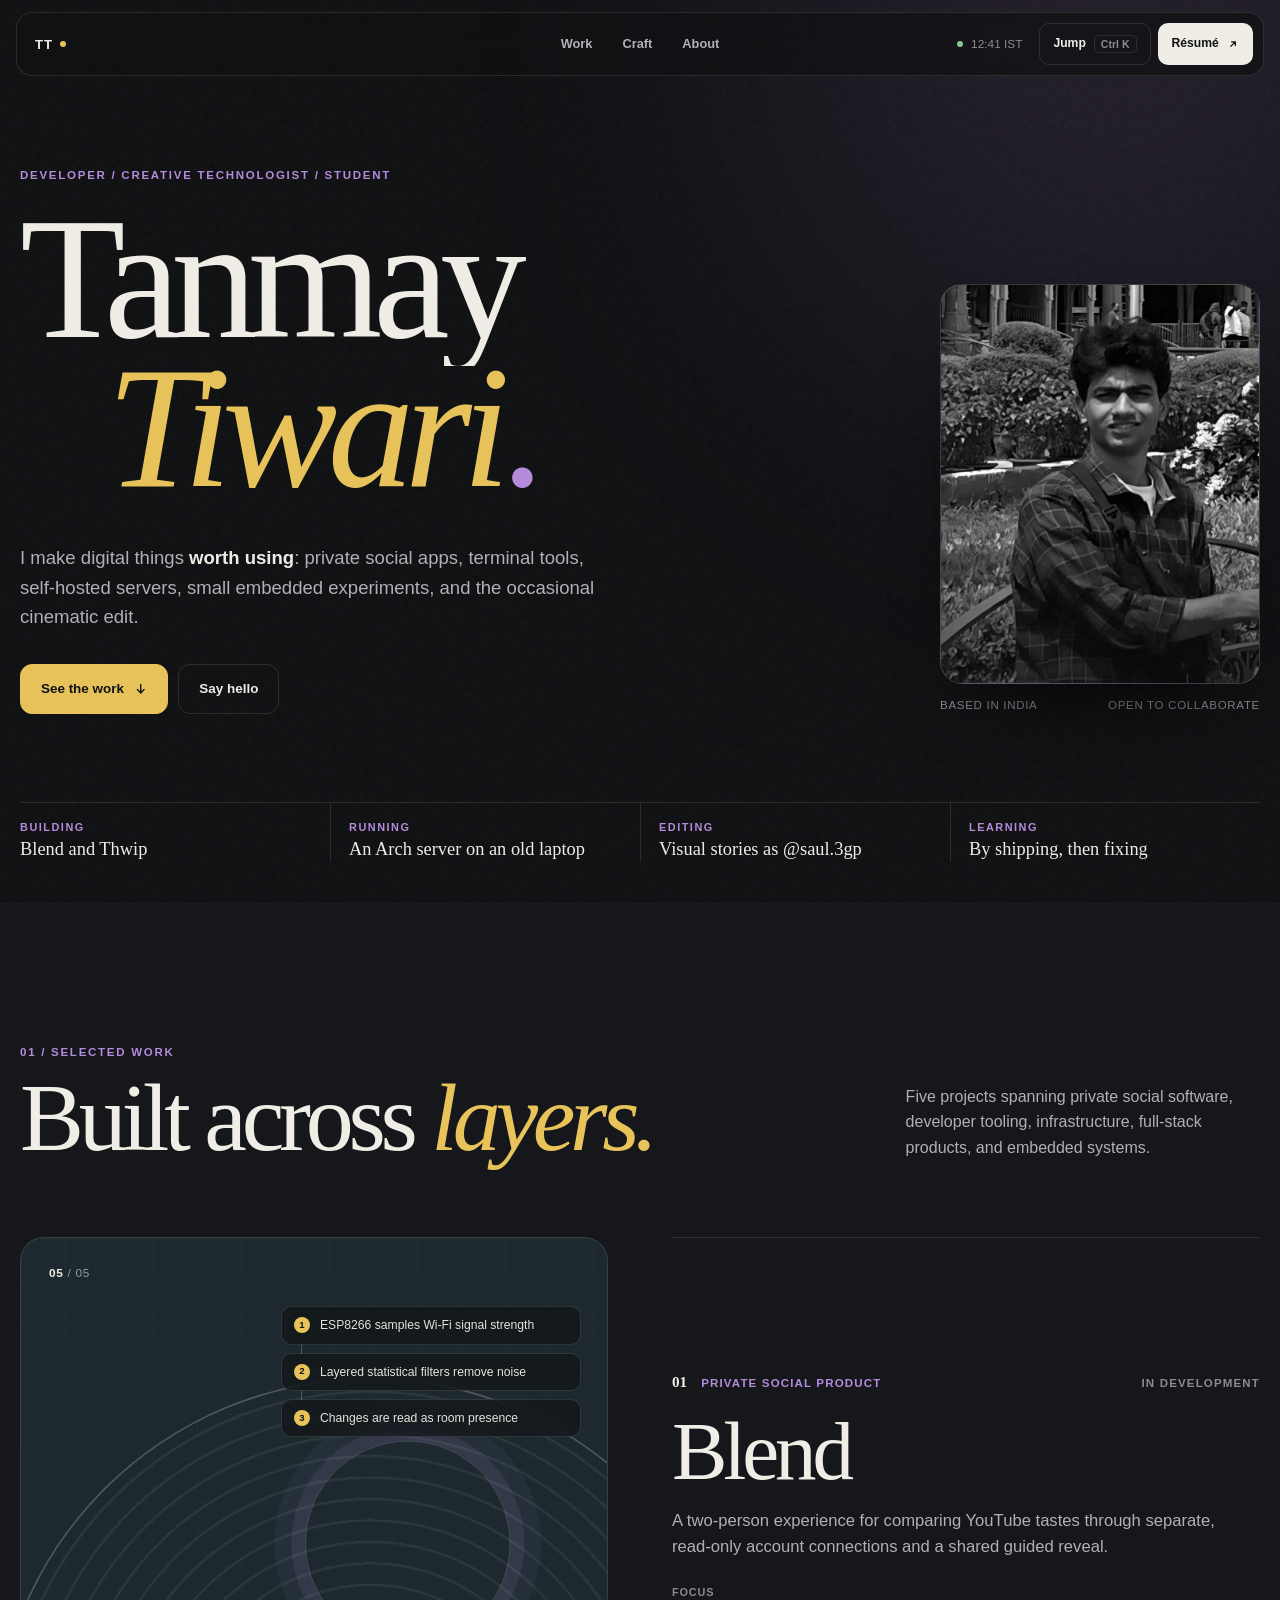
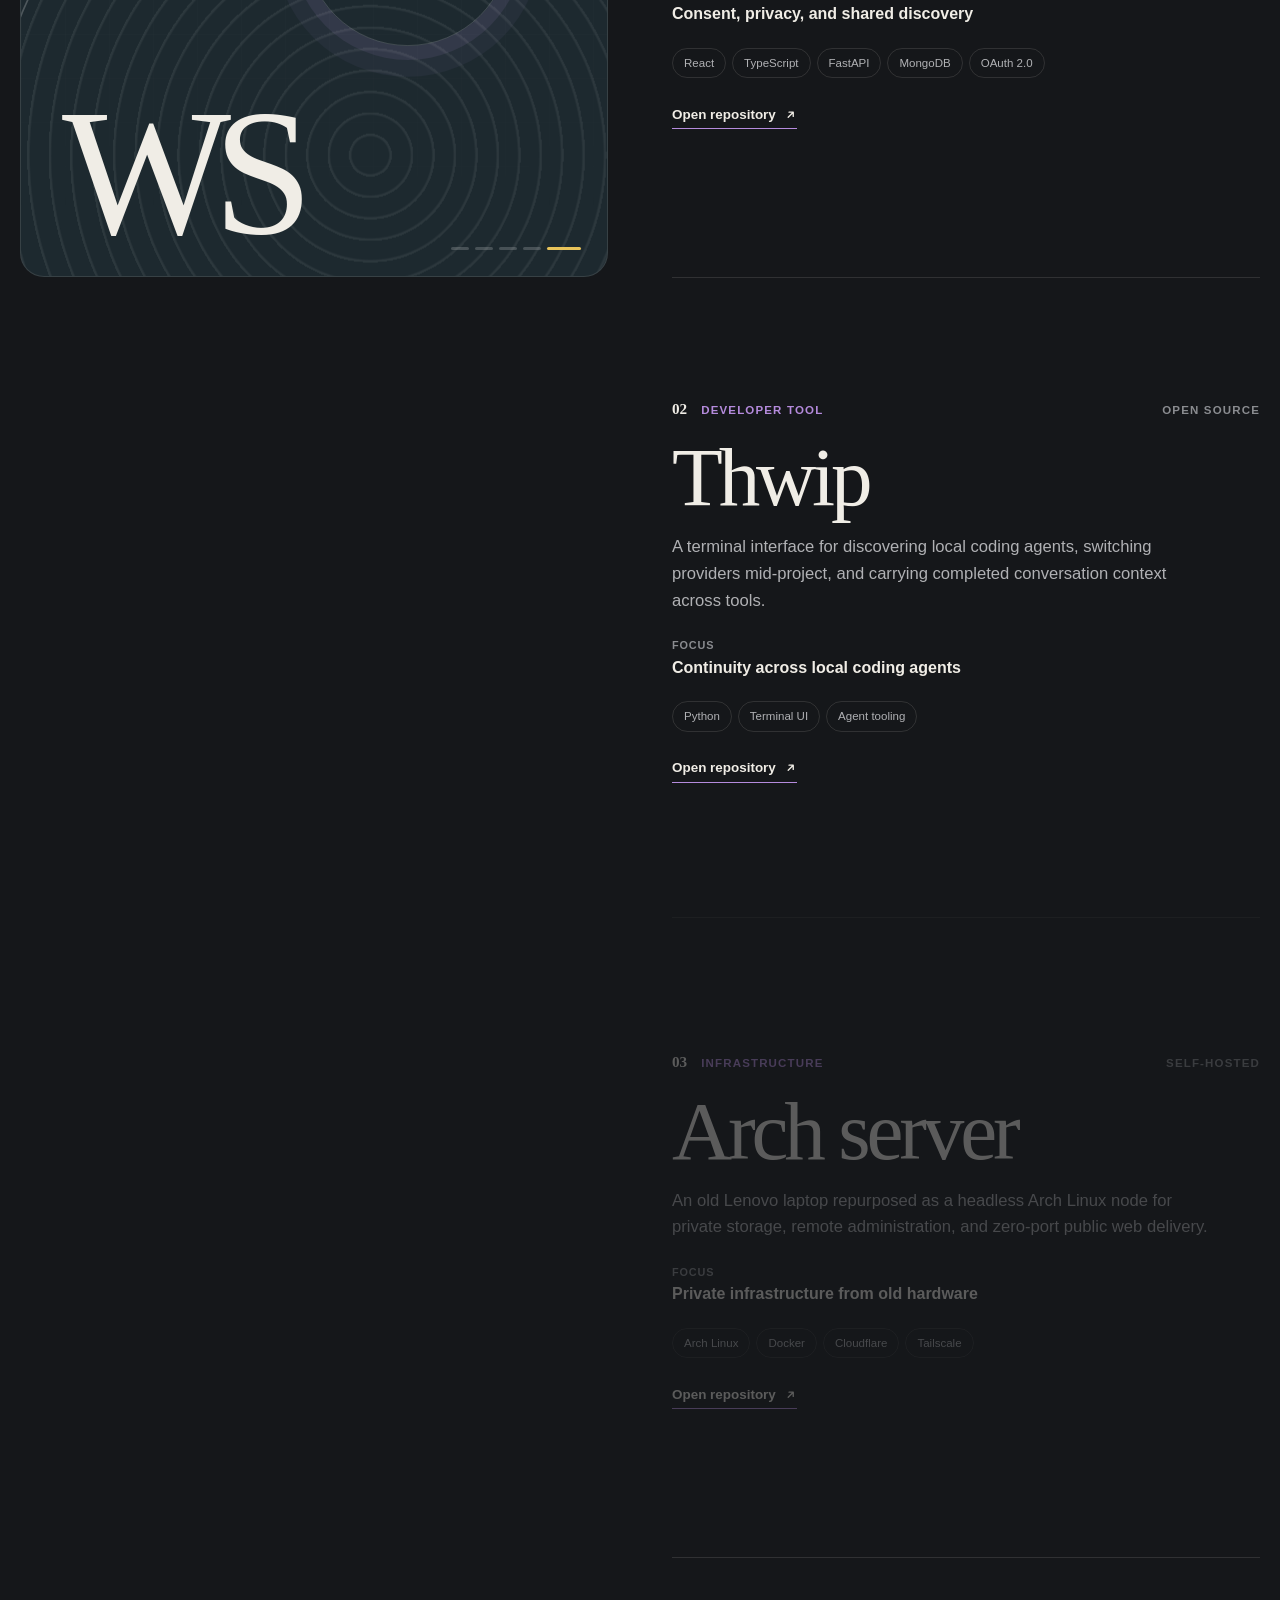
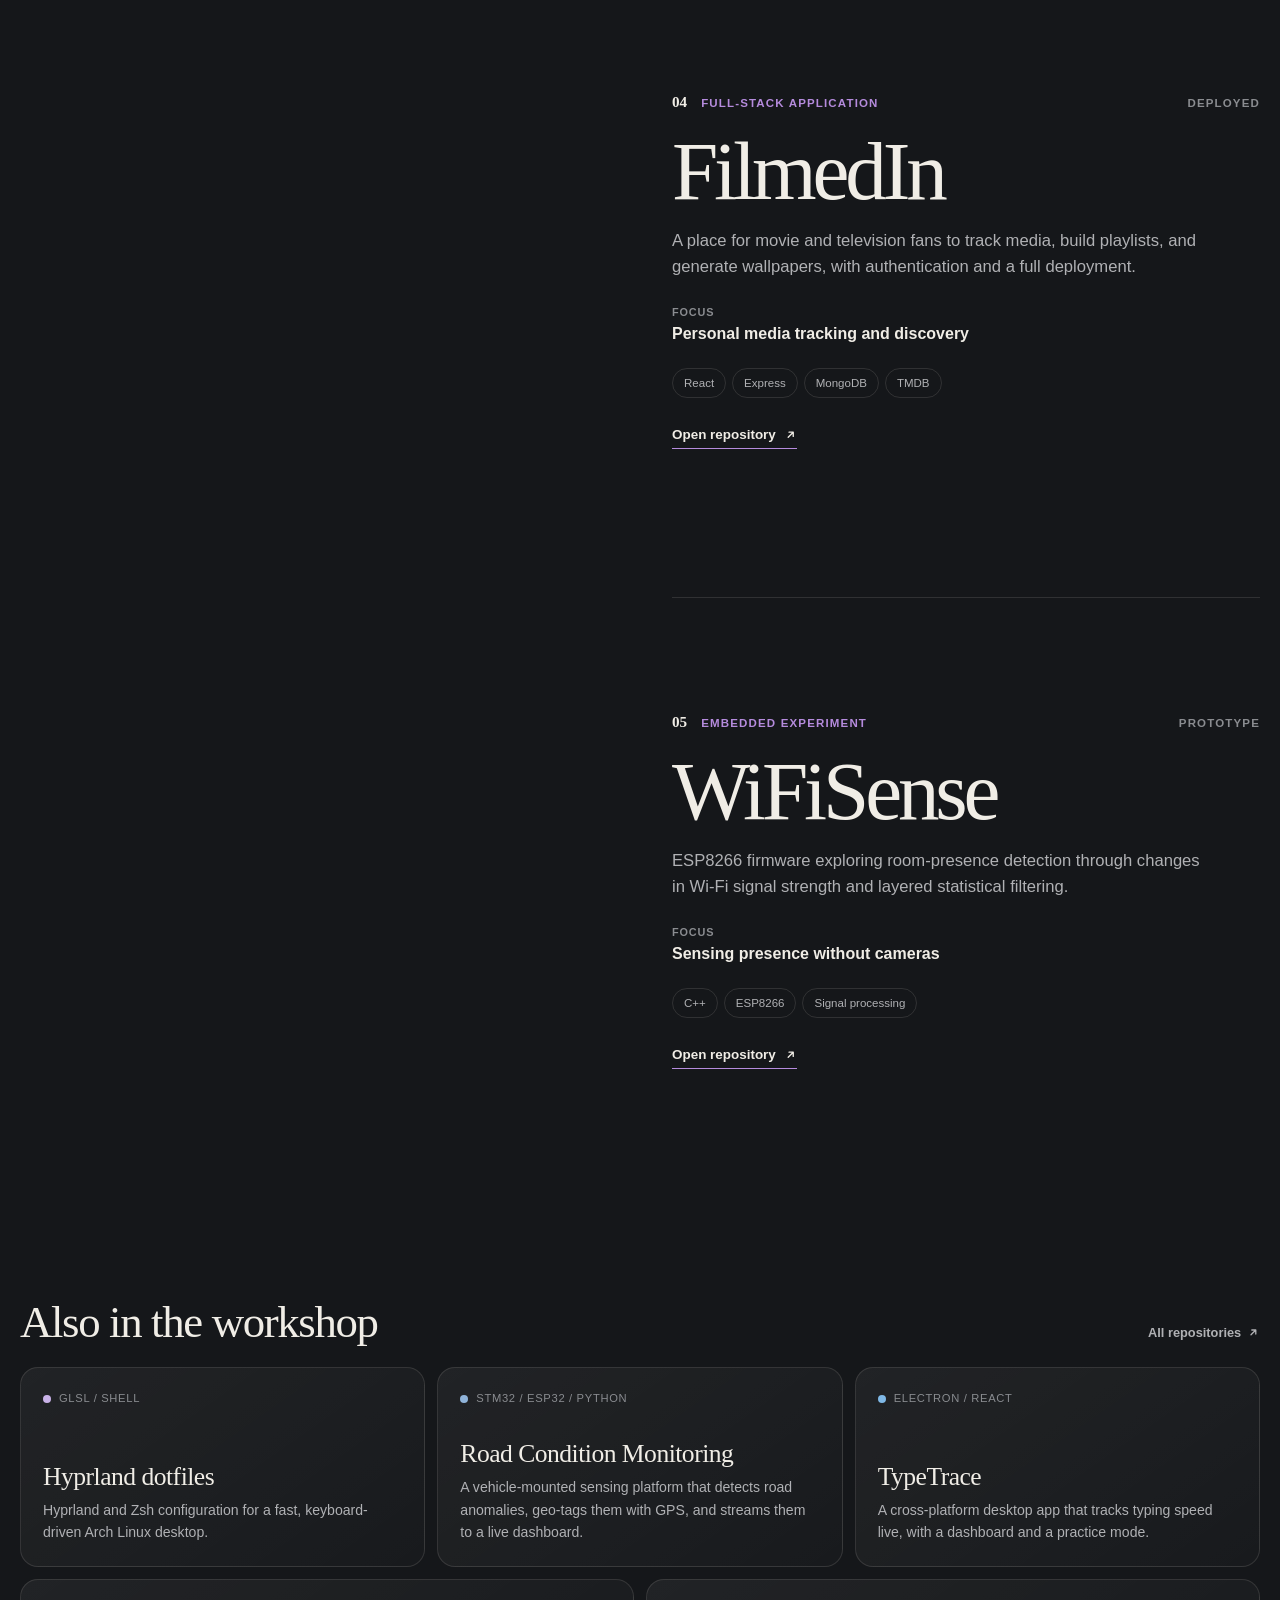
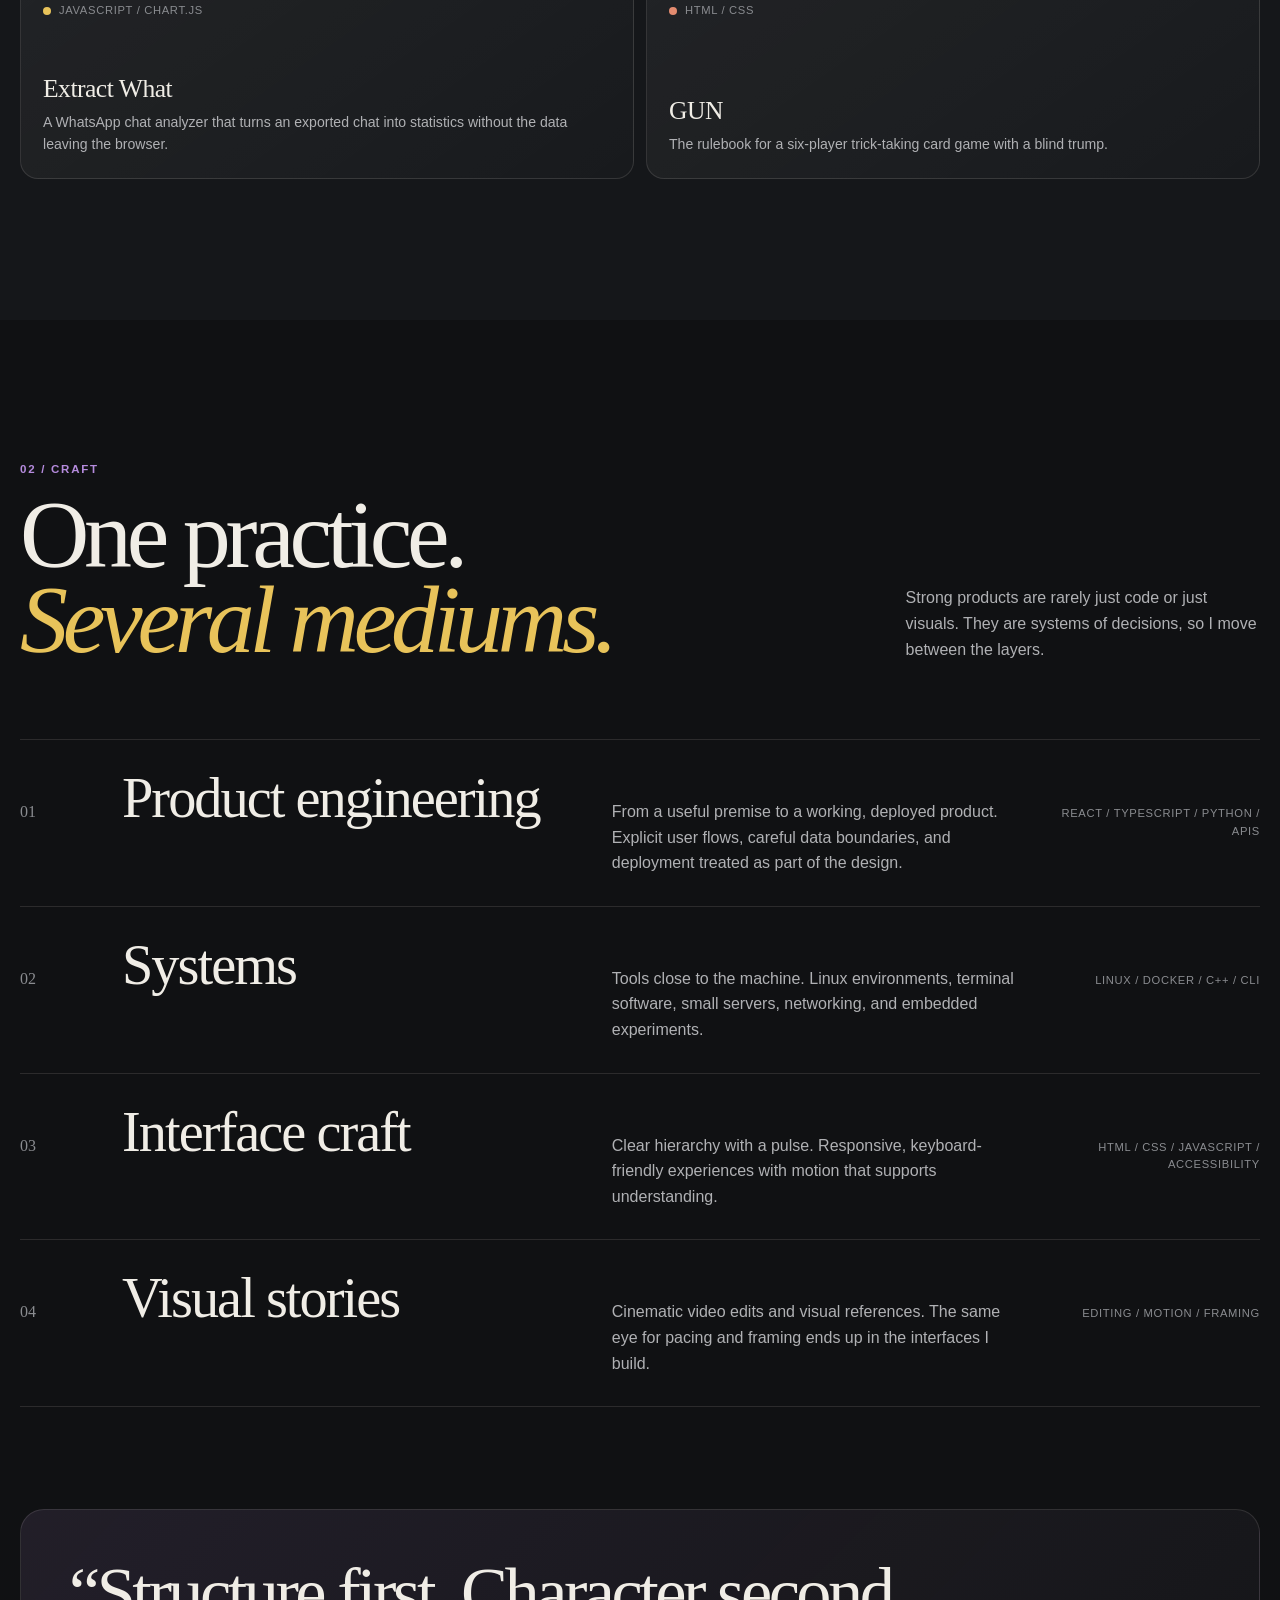
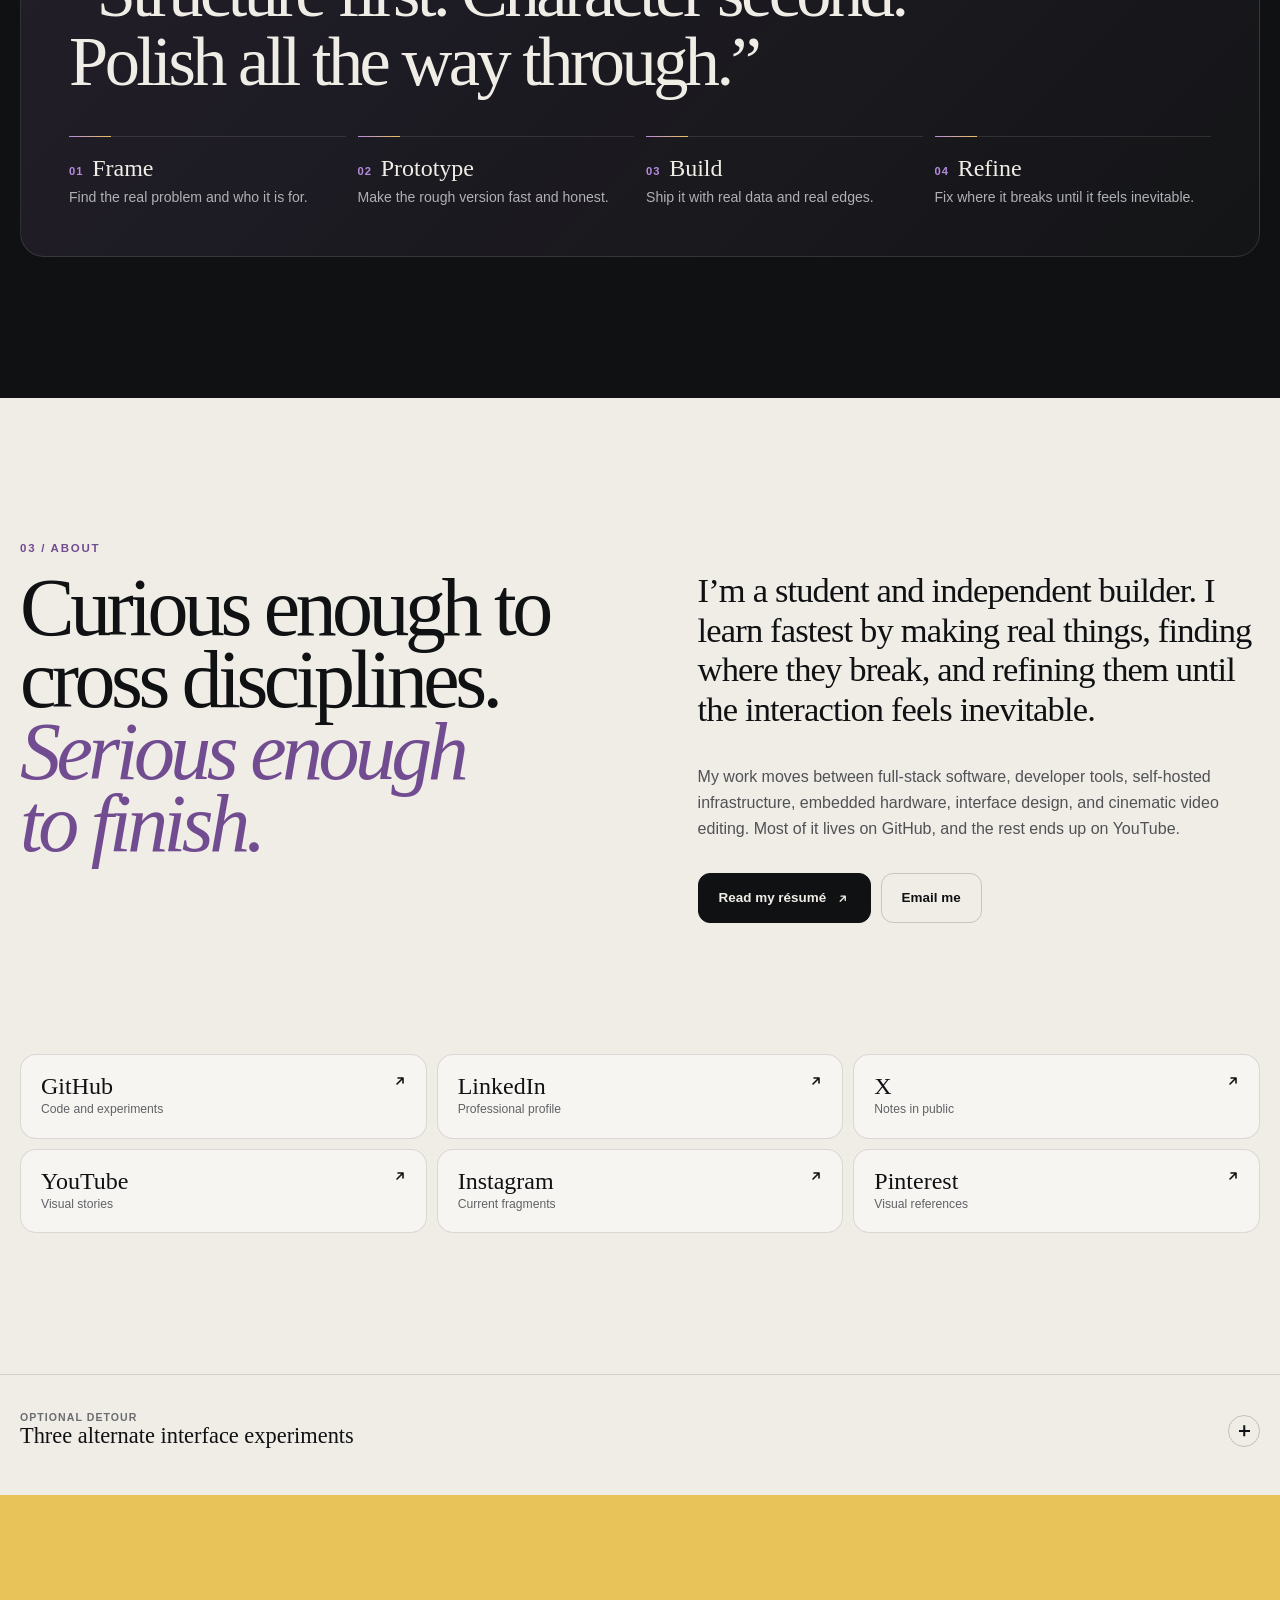
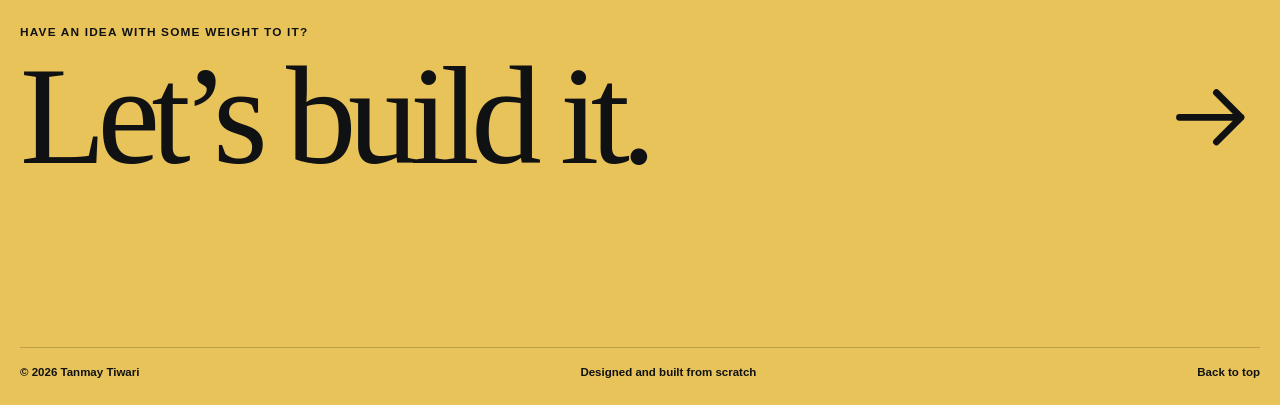
==== commit 00e2d935: "updated project Co-Authored-By: Claude Opus 5.5 (1M context) <noreply@anthropic.com>" ====
--- a/index.html
+++ b/index.html
@@ -12,6 +12,7 @@
   <meta property="og:title" content="Tanmay Tiwari | Developer and creative technologist">
   <meta property="og:description" content="Software, systems, interfaces, and visual work with a point of view.">
   <meta property="og:url" content="https://tanmaytiwari.me/">
+  <meta property="og:image" content="https://tanmaytiwari.me/assets/tanmay.jpg">
   <meta name="twitter:card" content="summary">
   <meta name="twitter:site" content="@tanmayhutt">
   <link rel="icon" href="/favicon.svg" type="image/svg+xml">
--- a/style.css
+++ b/style.css
@@ -231,7 +231,7 @@
   background: linear-gradient(180deg, transparent 55%, #10111399);
 }
 .initials { position: absolute; inset: 0; display: grid; place-items: center; font: italic 400 clamp(5rem, 11vw, 9rem)/1 var(--serif); letter-spacing: -.06em; color: #f0ede6d9; }
-.portrait img { position: relative; width: 100%; height: 100%; object-fit: cover; filter: grayscale(1) contrast(1.05); transition: filter .6s, transform .8s var(--ease); }
+.portrait img { position: relative; width: 100%; height: 100%; object-fit: cover; object-position: 50% 22%; filter: grayscale(1) contrast(1.05); transition: filter .6s, transform .8s var(--ease); }
 .portrait:hover img { filter: none; transform: scale(1.03); }
 .portrait figcaption { display: flex; justify-content: space-between; gap: 1rem; margin-top: 12px; color: var(--quiet); font-size: .72rem; letter-spacing: .06em; text-transform: uppercase; }
 
@@ -536,6 +536,7 @@
 
 @media (hover: none) {
   .card::before { display: none; }
+  .portrait img { filter: none; }
 }
 
 @media (max-width: 1100px) {
